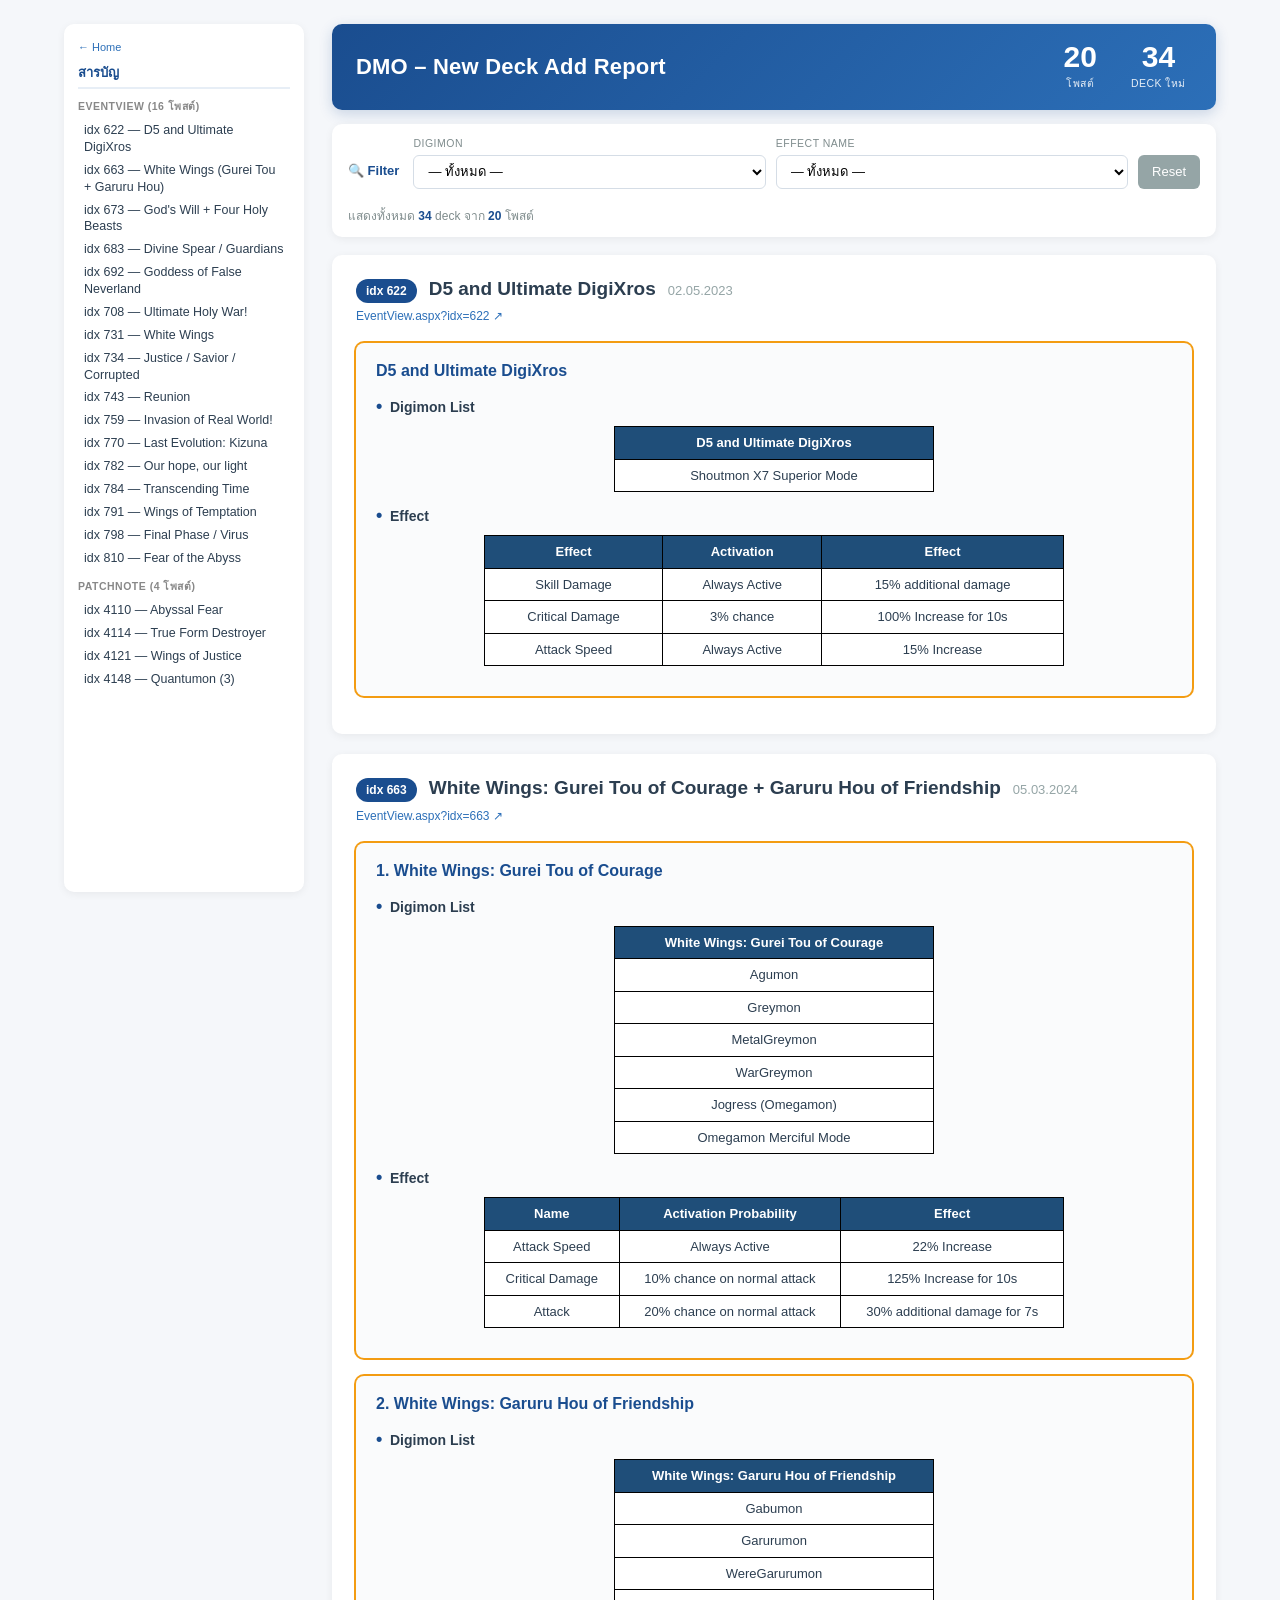
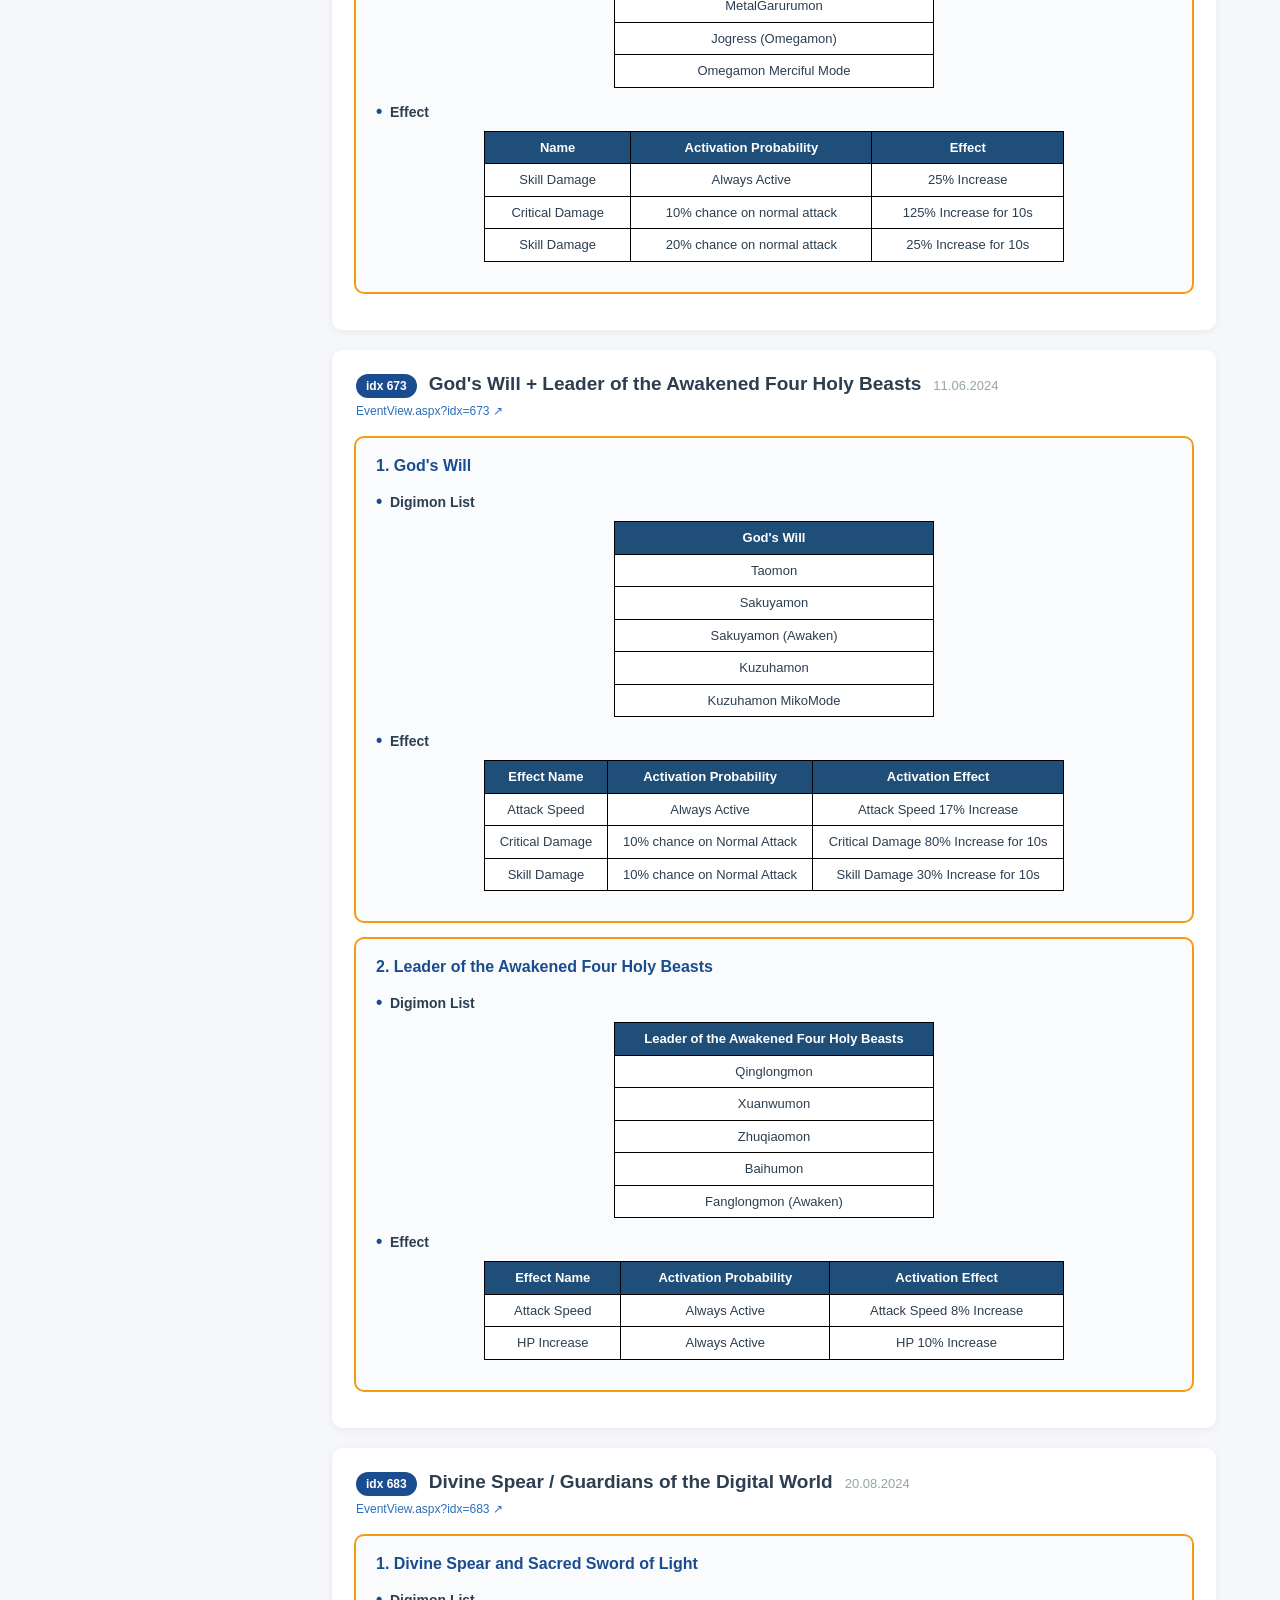
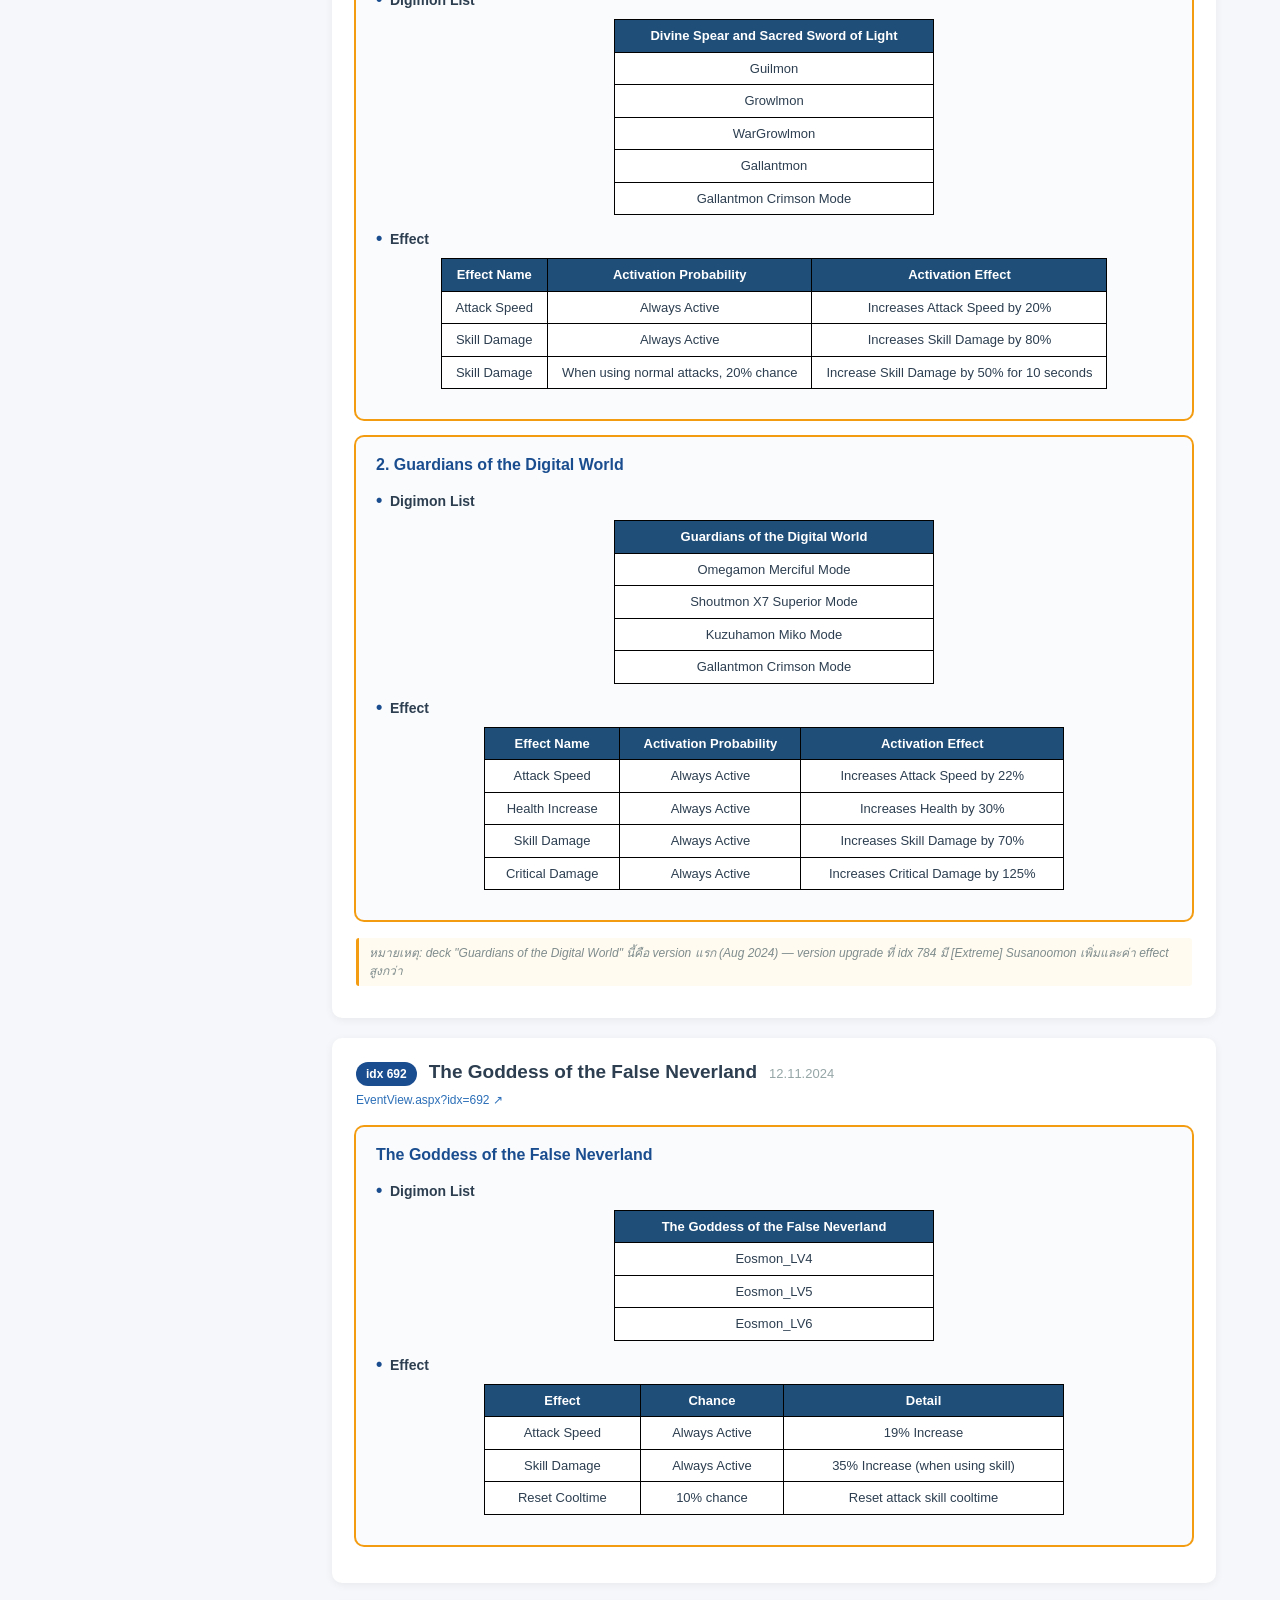
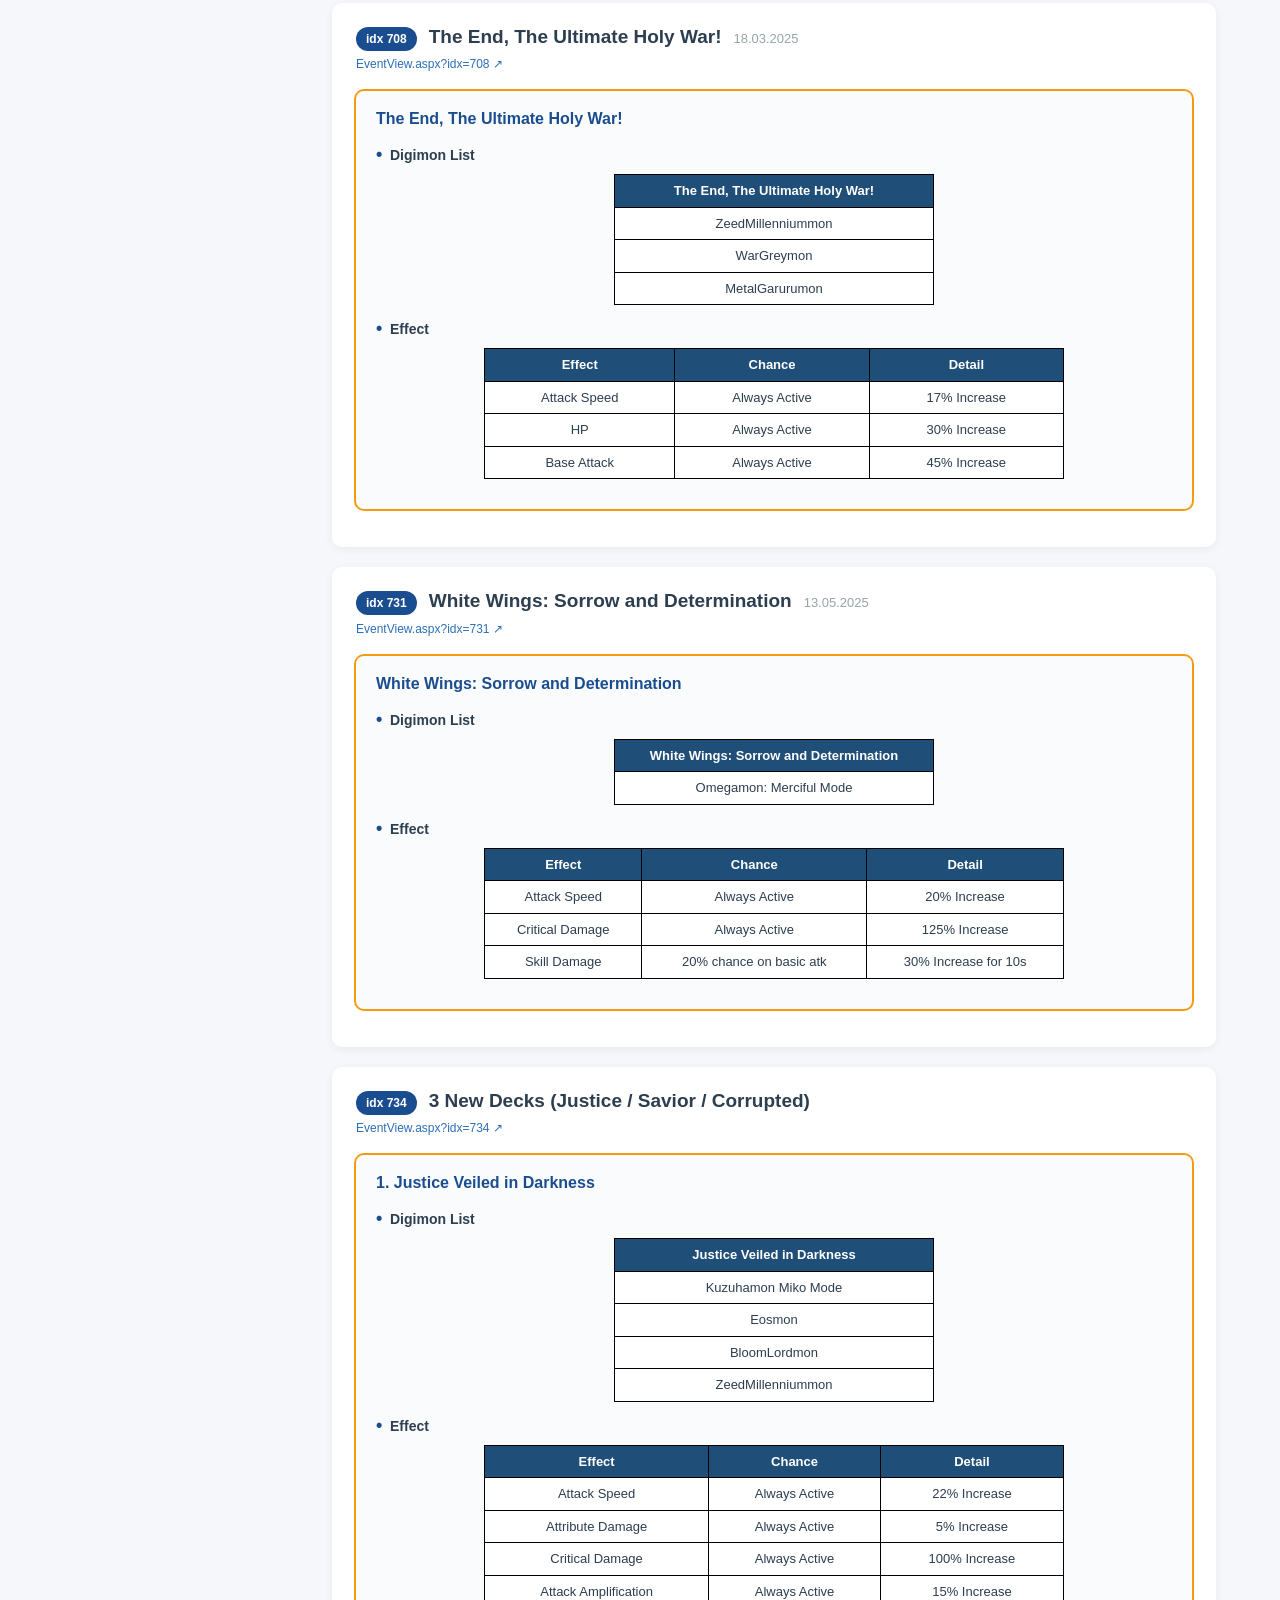
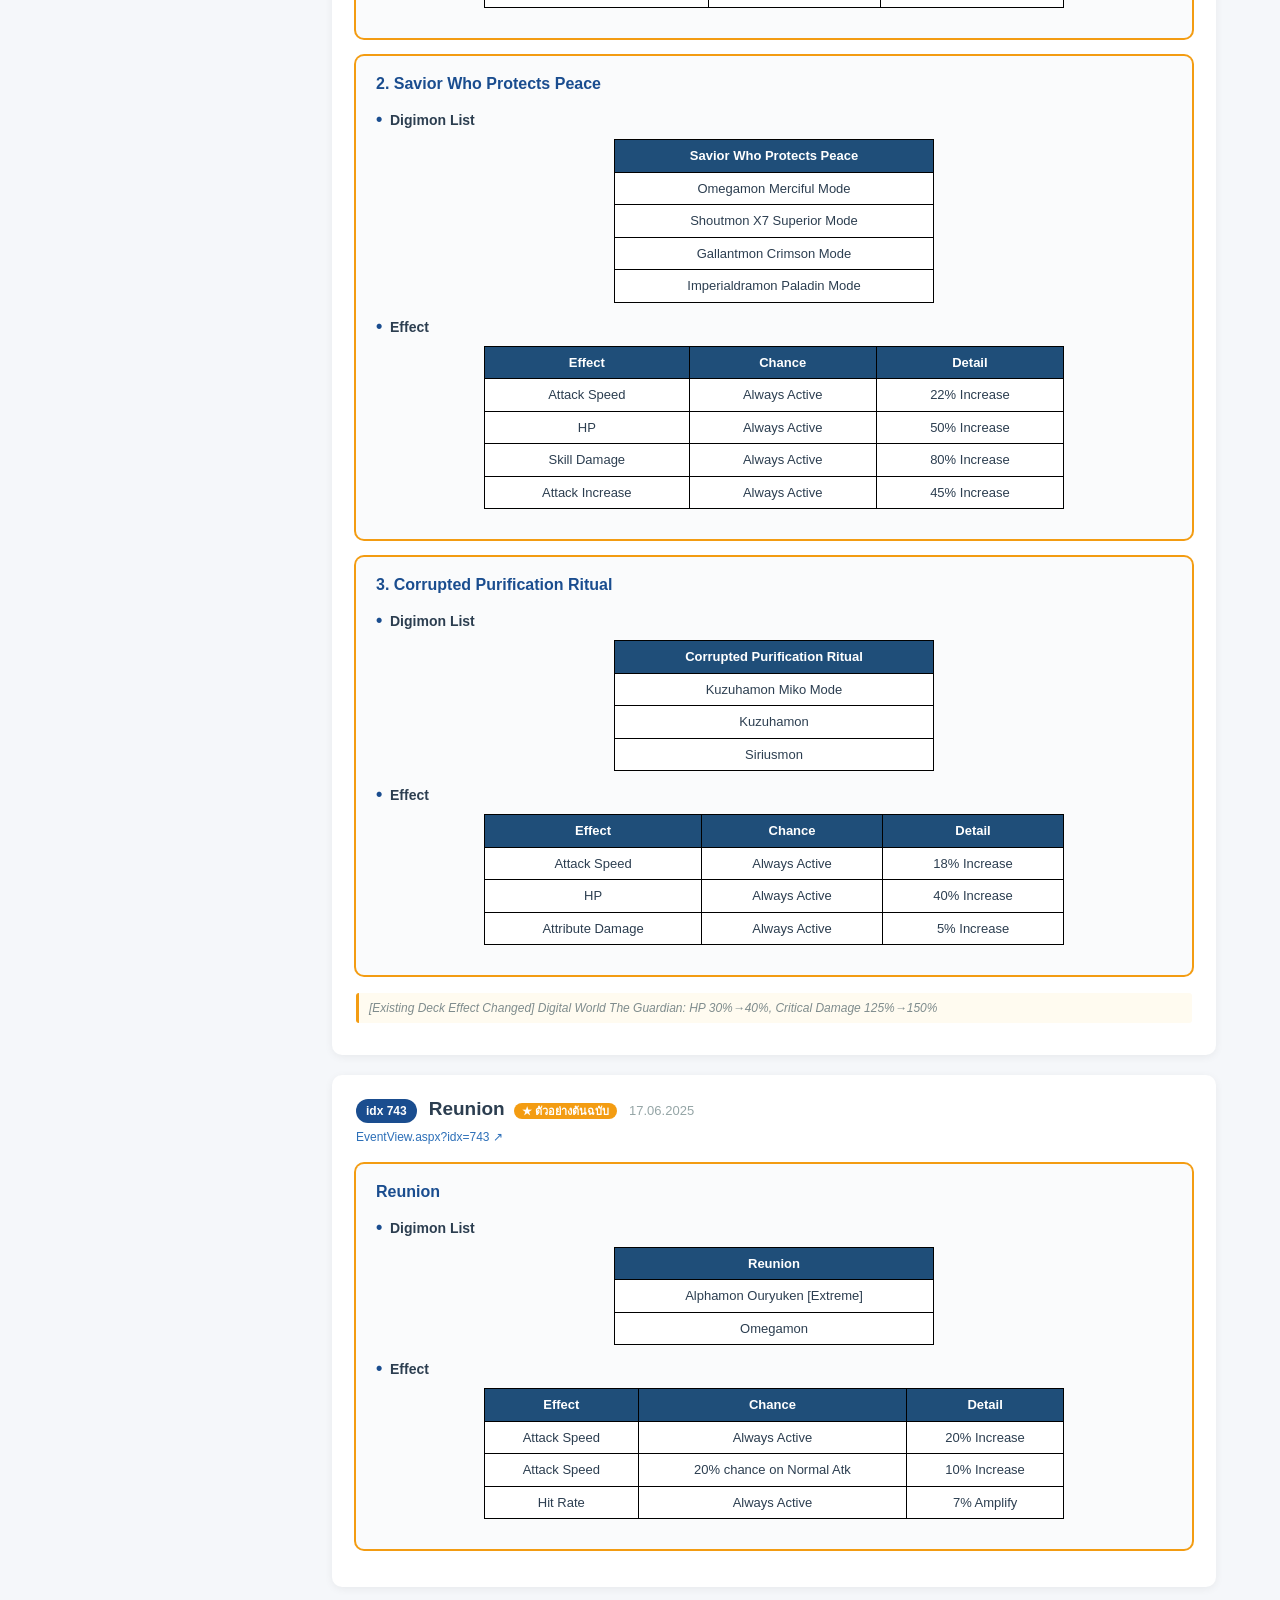
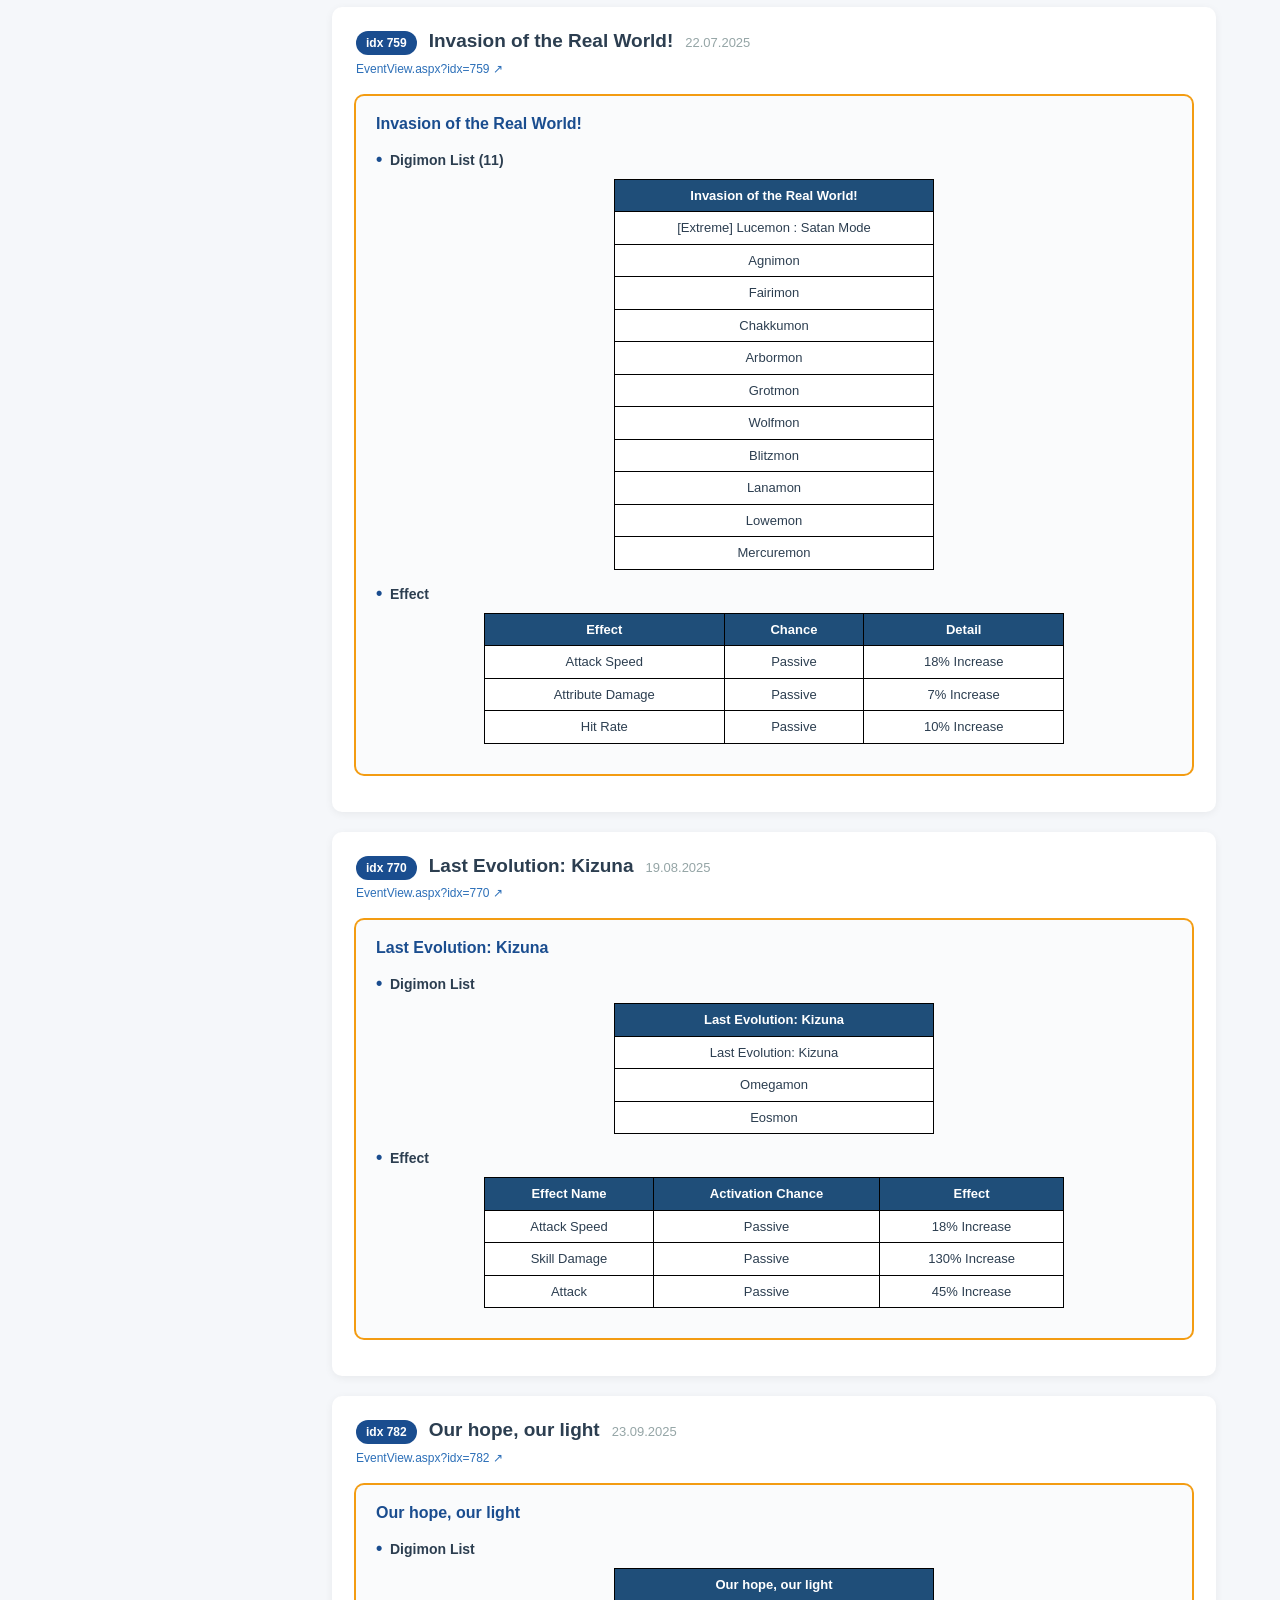
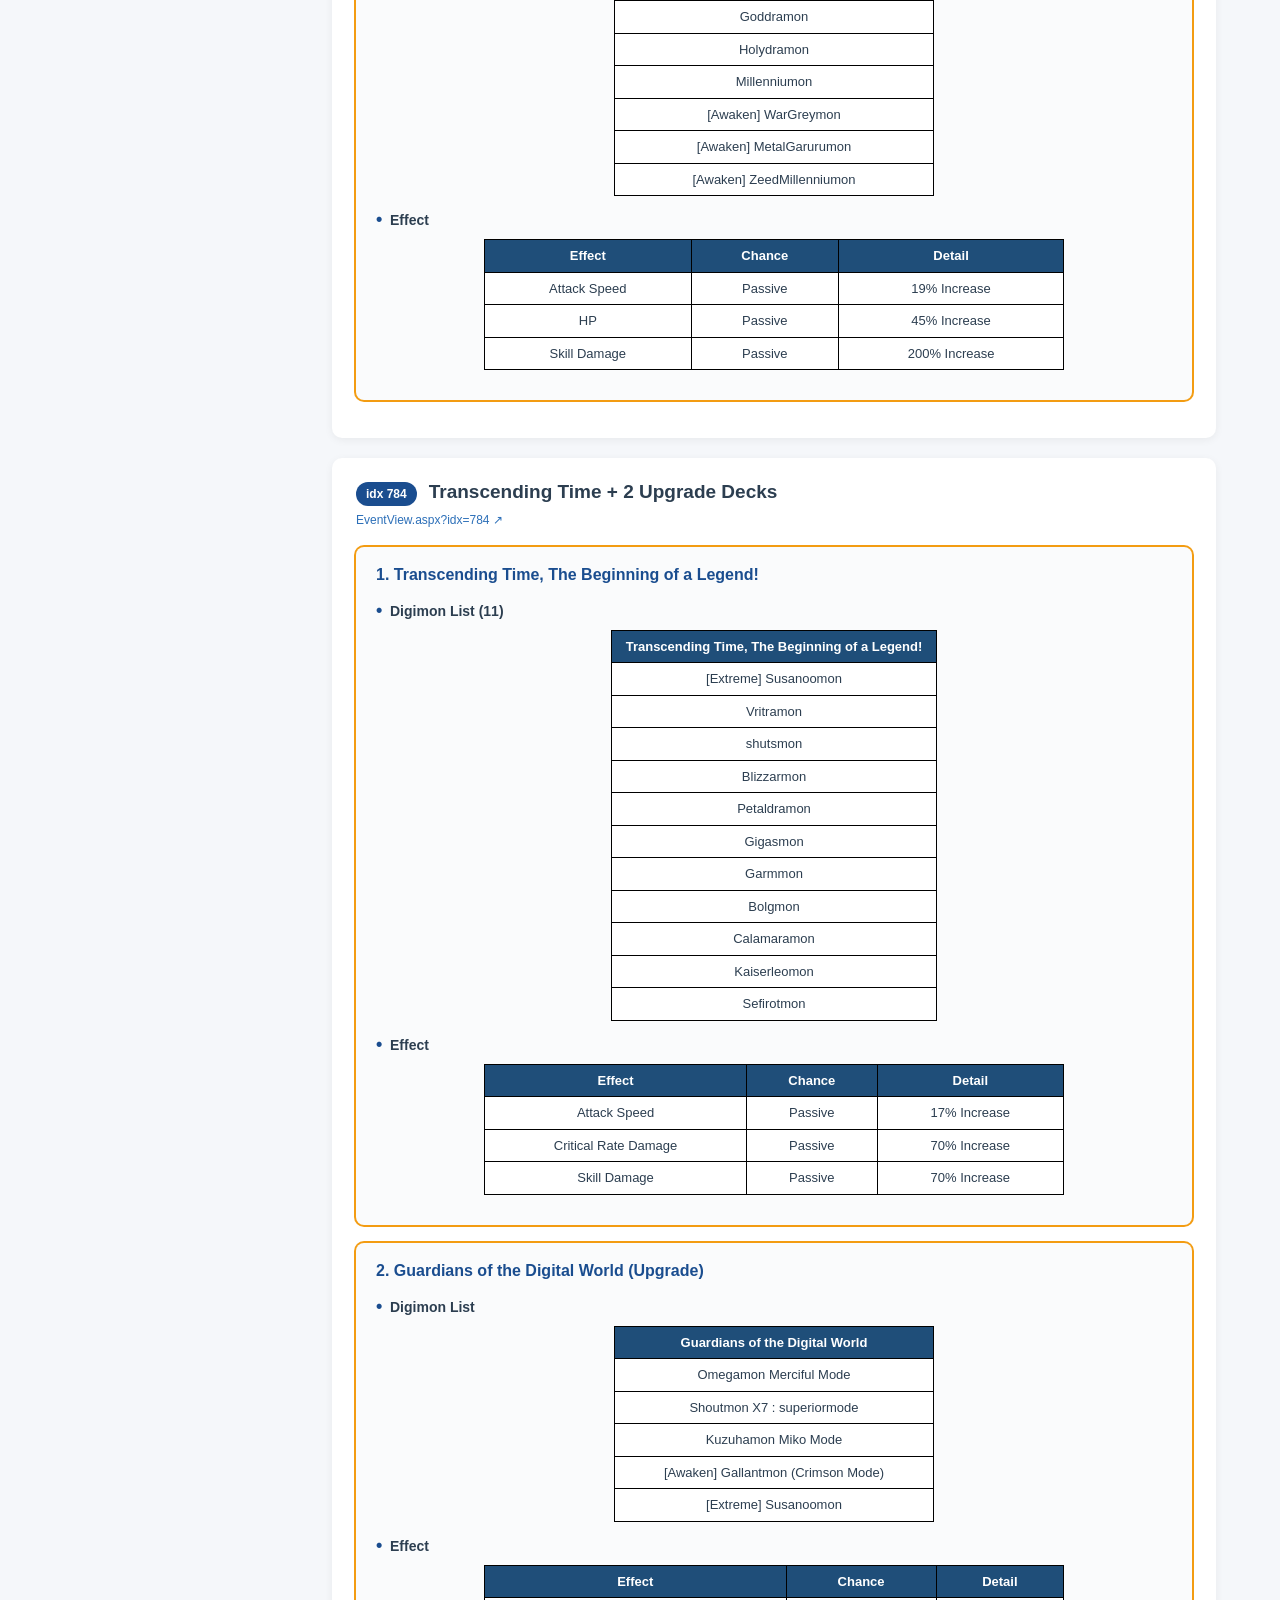
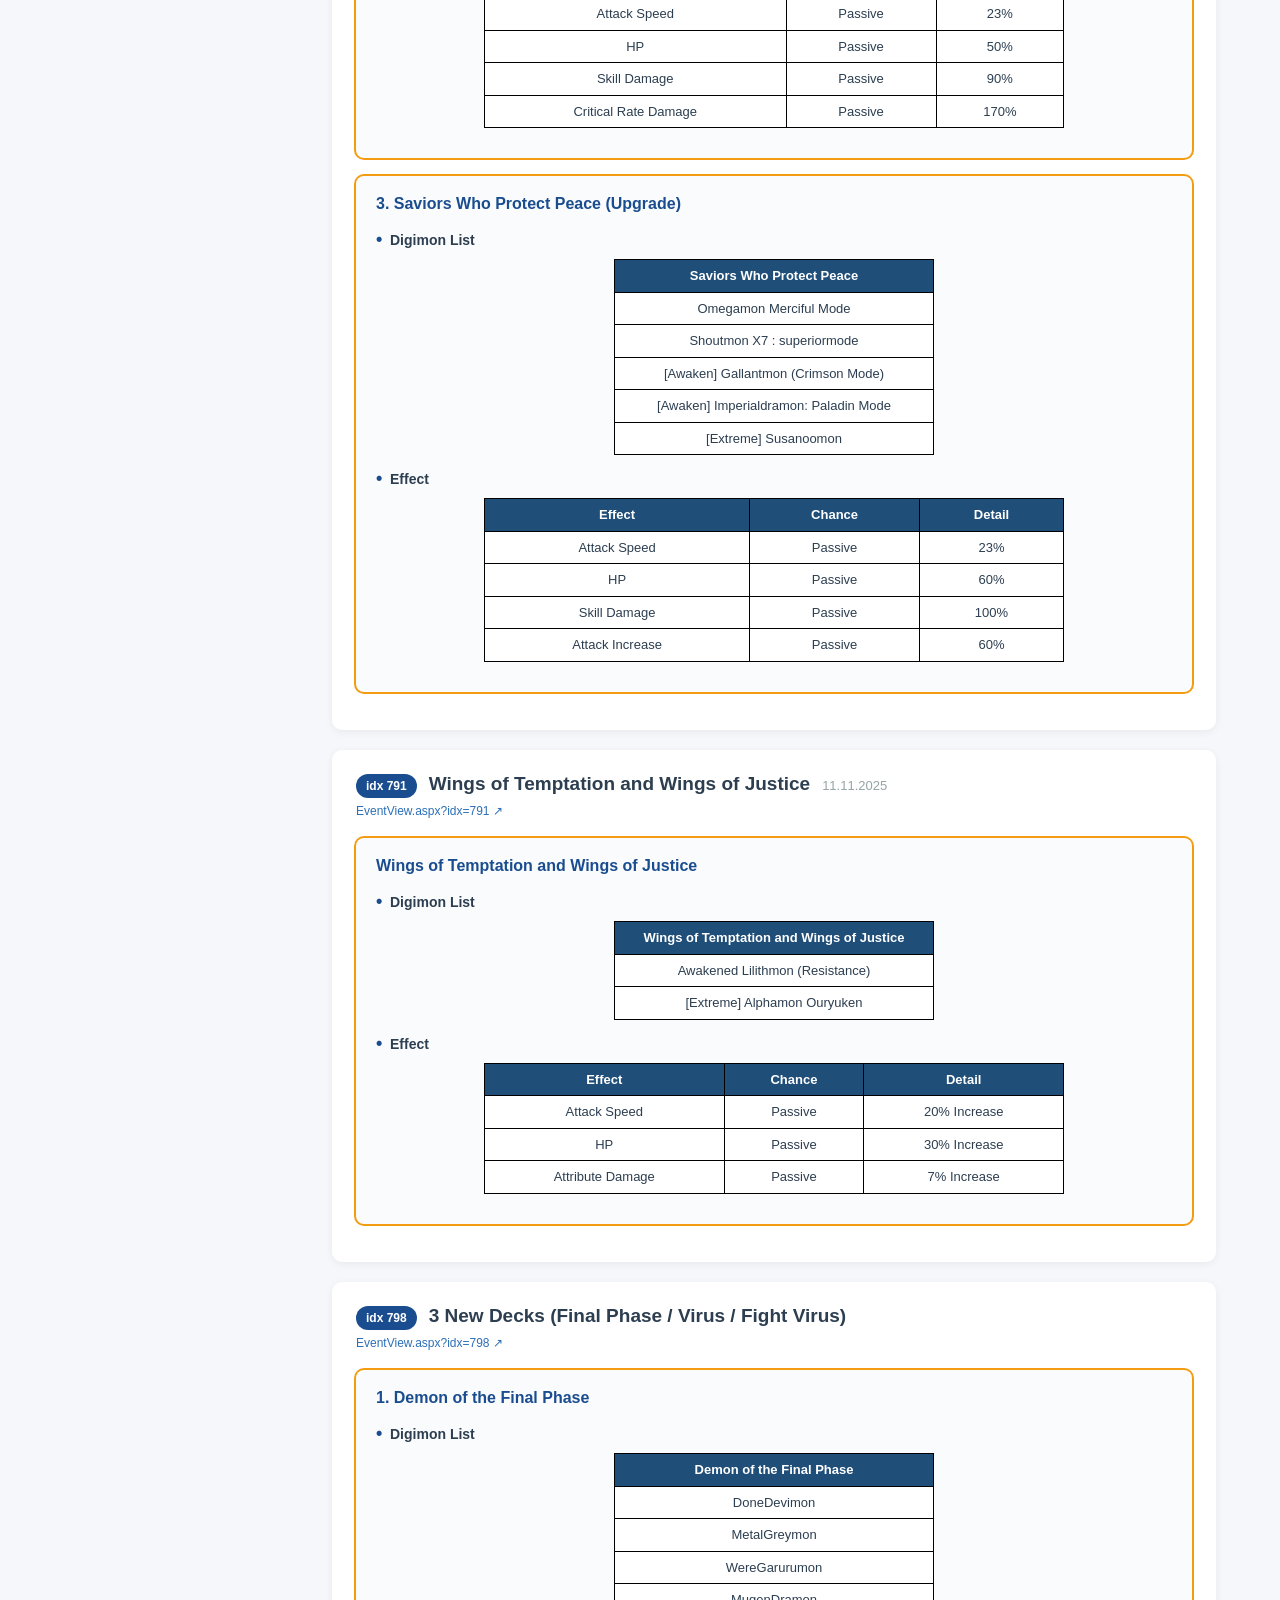
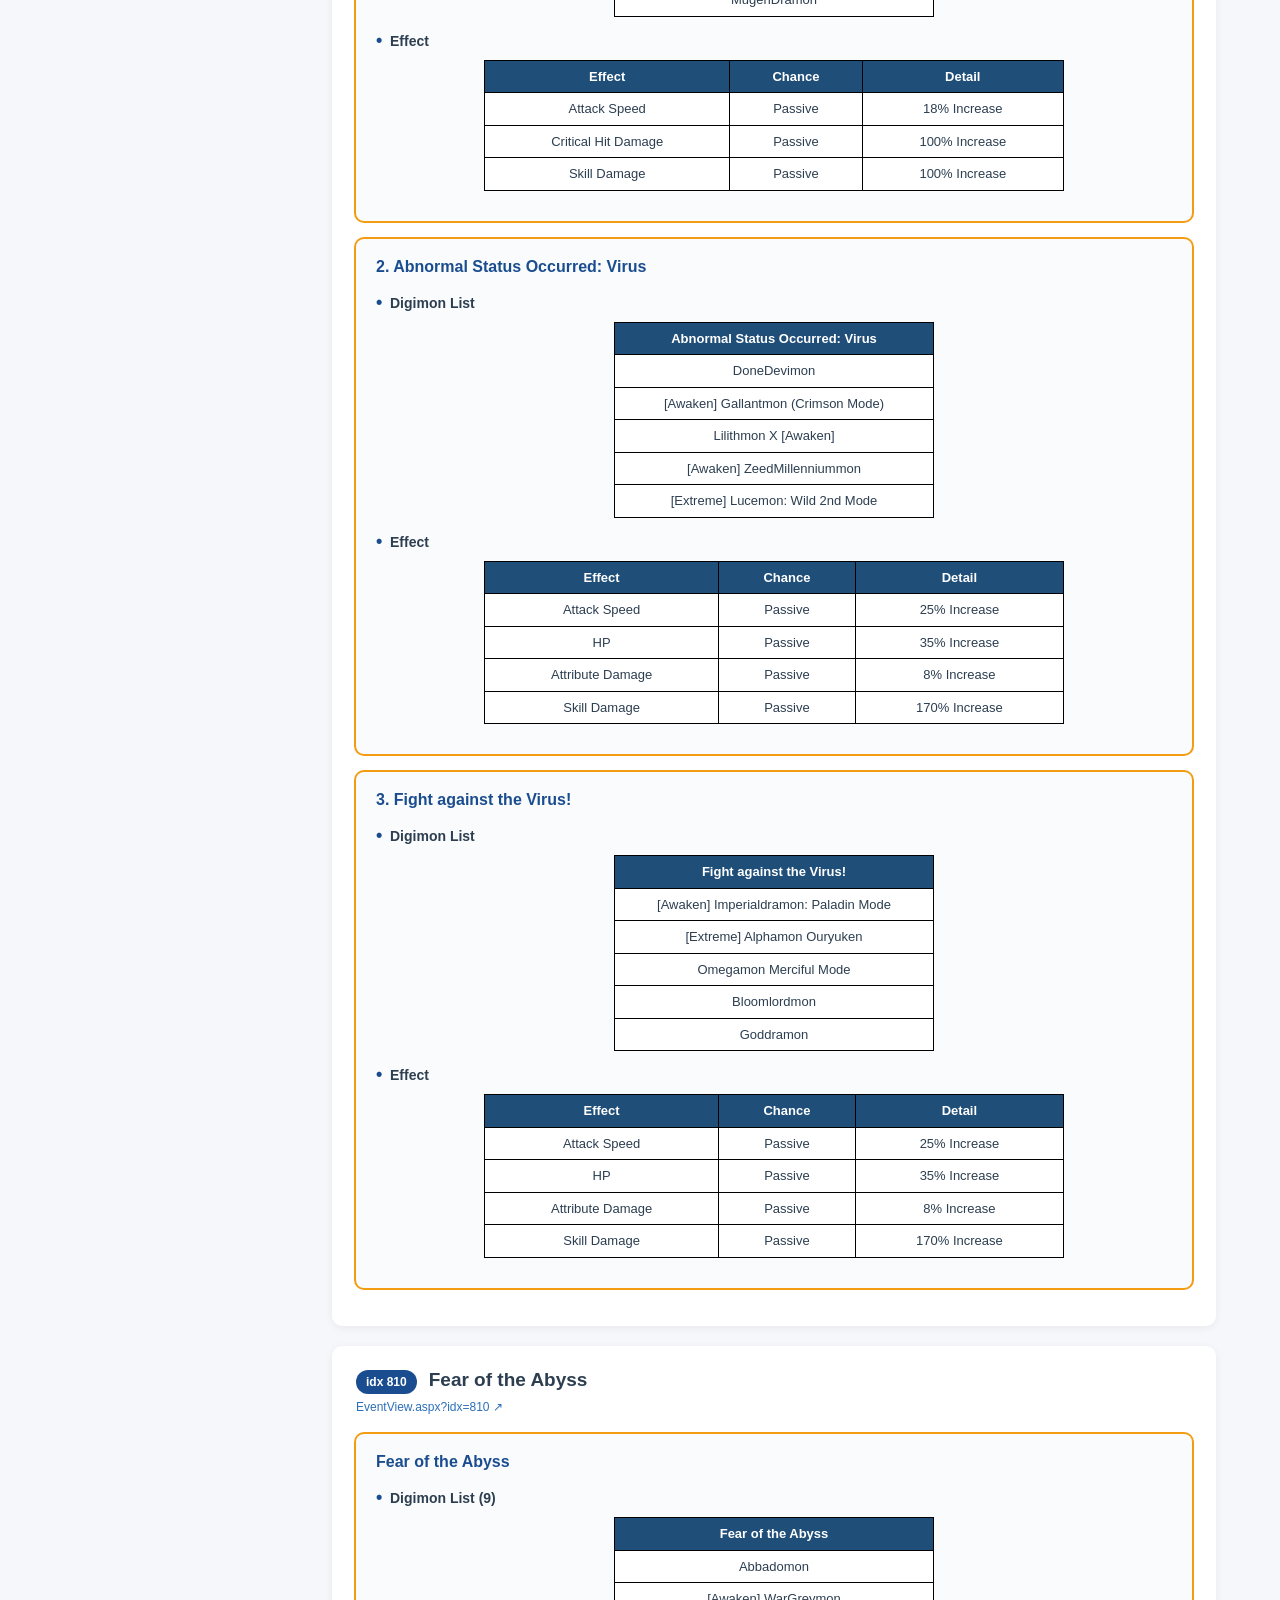
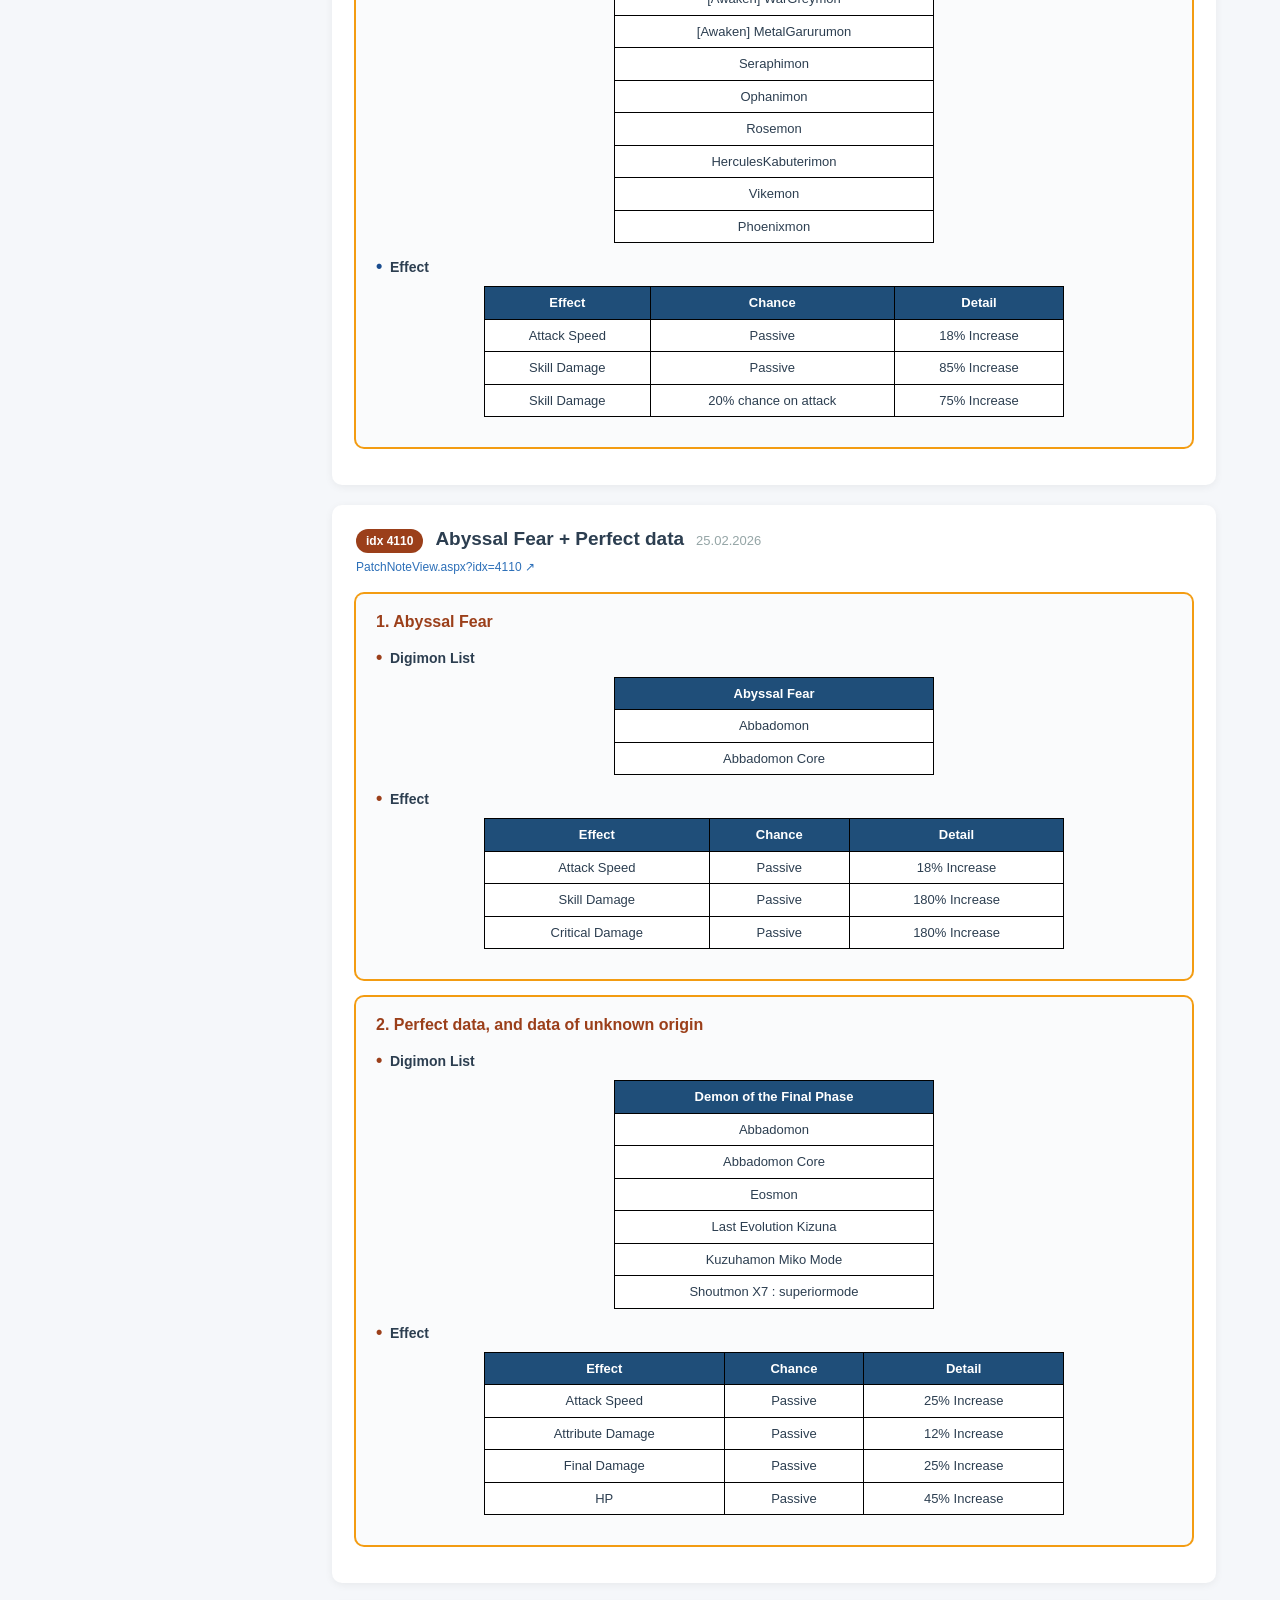
==== docs/decks.html @ e0cfc965 "Expand site: add /docs/digimon.html + landing index, restructure /docs - New: scan_digimon.py (cache" ====
<!DOCTYPE html>
<html lang="th">
<head>
<meta charset="UTF-8">
<title>DMO New Deck Report</title>
<style>
  * { box-sizing: border-box; }
  body { font-family: "Segoe UI", "Helvetica Neue", Arial, sans-serif; margin: 0; color: #2c3e50; background: #f5f7fa; line-height: 1.5; }
  .container { max-width: 1200px; margin: 0 auto; padding: 24px; display: grid; grid-template-columns: 240px 1fr; gap: 28px; }
  @media (max-width: 900px) { .container { grid-template-columns: 1fr; } .toc { position: static !important; max-height: none !important; } }

  /* Sidebar — compact */
  .toc { position: sticky; top: 16px; max-height: calc(100vh - 32px); overflow-y: auto;
         background: white; border-radius: 10px; padding: 14px; box-shadow: 0 2px 8px rgba(0,0,0,0.06); font-size: 12.5px; }
  .toc h3 { margin: 0 0 8px 0; color: #1a4d8f; font-size: 13px; border-bottom: 2px solid #e7eef6; padding-bottom: 5px; }
  .toc h4 { margin: 10px 0 4px 0; font-size: 10.5px; color: #888; text-transform: uppercase; letter-spacing: 0.5px; }
  .toc a { color: #2c3e50; text-decoration: none; display: block; padding: 3px 6px; border-radius: 4px; line-height: 1.35; }
  .toc a:hover { background: #eef4fb; color: #1a4d8f; }
  .toc a.featured { color: #c0392b; font-weight: 600; }
  .toc .nav-home { display: inline-block; font-size: 11px; color: #2c6fb8; padding: 0; margin-bottom: 8px; }
  .toc .nav-home:hover { text-decoration: underline; }

  /* Hero header — title + stats inline (gradient bar) */
  .hero { background: linear-gradient(135deg, #1a4d8f, #2c6fb8); border-radius: 10px; padding: 18px 24px; margin-bottom: 14px;
          display: flex; align-items: center; justify-content: space-between; flex-wrap: wrap; gap: 18px;
          box-shadow: 0 4px 14px rgba(26,77,143,0.20); }
  .hero h1 { color: white; margin: 0; font-size: 22px; line-height: 1.2; letter-spacing: 0.2px; }
  .hero-stats { display: flex; gap: 22px; }
  .hero-stat { text-align: center; color: white; padding: 0 6px; }
  .hero-stat .num { font-size: 30px; font-weight: 700; line-height: 1; }
  .hero-stat .lbl { font-size: 10.5px; opacity: 0.88; text-transform: uppercase; letter-spacing: 0.5px; margin-top: 4px; }
  .warn { background: #fff8e1; border-left: 4px solid #f39c12; padding: 10px 14px; border-radius: 4px; font-size: 13px; margin-bottom: 24px; }

  /* Section headers */
  .section-title { font-size: 22px; color: #fff; background: linear-gradient(135deg, #1a4d8f, #2c6fb8); padding: 12px 18px; border-radius: 8px; margin: 32px 0 16px 0; box-shadow: 0 2px 6px rgba(26,77,143,0.2); }
  .section-title.patch { background: linear-gradient(135deg, #9b3f1a, #c0573a); box-shadow: 0 2px 6px rgba(155,63,26,0.2); }

  /* Post (idx) card */
  .post { background: white; border-radius: 10px; padding: 20px 24px; margin-bottom: 20px; box-shadow: 0 2px 8px rgba(0,0,0,0.06); }
  .post-header { display: flex; align-items: baseline; gap: 12px; flex-wrap: wrap; margin-bottom: 4px; }
  .post-header .idx-badge { background: #1a4d8f; color: white; padding: 3px 10px; border-radius: 12px; font-size: 12px; font-weight: 600; }
  .post-header.patch .idx-badge { background: #9b3f1a; }
  .post-header h2 { color: #2c3e50; font-size: 19px; margin: 0; }
  .post-header .date { color: #95a5a6; font-size: 13px; }
  .src { font-size: 12px; margin: 0 0 16px 0; }
  .src a { color: #2c6fb8; text-decoration: none; }
  .src a:hover { text-decoration: underline; }
  .featured-badge { background: #f39c12; color: white; padding: 2px 8px; border-radius: 8px; font-size: 11px; margin-left: 4px; }

  /* Deck block */
  .deck { margin: 18px 0; padding: 16px 20px; background: #fafbfc; border-radius: 8px; box-shadow: 0 0 0 2px #f39c12; }
  .deck-name { font-size: 16px; font-weight: 700; color: #1a4d8f; margin-bottom: 14px; }
  .deck.patch .deck-name { color: #9b3f1a; }
  .deck-body { display: block; }

  /* Labels — gameking bullet style */
  .gk-label { font-size: 14px; font-weight: 600; color: #2c3e50; margin: 14px 0 8px 0; padding-left: 14px; position: relative; }
  .gk-label::before { content: "•"; position: absolute; left: 0; color: #1a4d8f; font-size: 18px; line-height: 1; }
  .deck.patch .gk-label::before { color: #9b3f1a; }

  /* Tables — match gameking original layout (centered, blue header, black borders) but use main font */
  .gk-table { border-collapse: collapse; margin: 4px auto 14px auto; background: white; font-size: 13px; }
  .gk-table th, .gk-table td { border: 1px solid #000; padding: 6px 14px; }
  .gk-table th { background: #1f4e79; color: white; text-align: center; font-weight: 600; font-size: 13px; }
  .gk-table td { text-align: center; background: white; color: #2c3e50; }
  .digimon-table { min-width: 320px; }
  .effect-table { min-width: 580px; }
  @media (max-width: 700px) { .effect-table { min-width: 0; width: 100%; } .gk-table th, .gk-table td { padding: 5px 8px; font-size: 13px; } }

  .note { font-size: 12px; color: #7f8c8d; font-style: italic; margin-top: 8px; padding: 6px 10px; background: #fffbf0; border-left: 3px solid #f39c12; border-radius: 3px; }

  .methodology { font-size: 12px; color: #7f8c8d; background: white; padding: 14px 18px; border-radius: 8px; margin-top: 32px; box-shadow: 0 1px 4px rgba(0,0,0,0.05); }

  /* Filter bar — compact */
  .filter-bar { background: white; border-radius: 10px; padding: 12px 16px; margin-bottom: 18px; box-shadow: 0 2px 8px rgba(0,0,0,0.06);
                display: flex; align-items: end; gap: 14px; flex-wrap: wrap; }
  .filter-bar h3 { margin: 0; color: #1a4d8f; font-size: 13px; padding-bottom: 8px; flex-shrink: 0; white-space: nowrap; }
  .filter-row { display: grid; grid-template-columns: 1fr 1fr auto; gap: 10px; align-items: end; flex: 1; min-width: 260px; }
  @media (max-width: 700px) { .filter-row { grid-template-columns: 1fr; } .filter-bar { flex-direction: column; align-items: stretch; } .filter-bar h3 { padding-bottom: 0; } }
  .filter-group { display: flex; flex-direction: column; gap: 3px; }
  .filter-group label { font-size: 10.5px; color: #7f8c8d; text-transform: uppercase; letter-spacing: 0.5px; }
  .filter-group input, .filter-group select { padding: 7px 10px; border: 1.5px solid #d5dde6; border-radius: 6px; font-size: 13px; outline: none; transition: border-color 0.15s; background: white; height: 34px; }
  .filter-group input:focus, .filter-group select:focus { border-color: #2c6fb8; }
  .filter-btn { padding: 7px 14px; background: #95a5a6; color: white; border: none; border-radius: 6px; font-size: 13px; cursor: pointer; height: 34px; }
  .filter-btn:hover { background: #7f8c8d; }
  .filter-status { font-size: 12px; color: #7f8c8d; flex-basis: 100%; padding-top: 4px; line-height: 1.5; }
  .filter-status b { color: #1a4d8f; }
  .deck.hidden, .post.hidden { display: none; }
  .deck.match { box-shadow: 0 0 0 3px #e67e22; }
  .post mark { background: #fff3a8; padding: 0 2px; border-radius: 2px; }
</style>
</head>
<body>
<div class="container">

<!-- ===================== TOC ===================== -->
<aside class="toc">
  <a href="./" class="nav-home">← Home</a>
  <h3>สารบัญ</h3>

  <h4>EventView (16 โพสต์)</h4>
  <a href="#e622">idx 622 — D5 and Ultimate DigiXros</a>
  <a href="#e663">idx 663 — White Wings (Gurei Tou + Garuru Hou)</a>
  <a href="#e673">idx 673 — God's Will + Four Holy Beasts</a>
  <a href="#e683">idx 683 — Divine Spear / Guardians</a>
  <a href="#e692">idx 692 — Goddess of False Neverland</a>
  <a href="#e708">idx 708 — Ultimate Holy War!</a>
  <a href="#e731">idx 731 — White Wings</a>
  <a href="#e734">idx 734 — Justice / Savior / Corrupted</a>
  <a href="#e743">idx 743 — Reunion</a>
  <a href="#e759">idx 759 — Invasion of Real World!</a>
  <a href="#e770">idx 770 — Last Evolution: Kizuna</a>
  <a href="#e782">idx 782 — Our hope, our light</a>
  <a href="#e784">idx 784 — Transcending Time</a>
  <a href="#e791">idx 791 — Wings of Temptation</a>
  <a href="#e798">idx 798 — Final Phase / Virus</a>
  <a href="#e810">idx 810 — Fear of the Abyss</a>

  <h4>PatchNote (4 โพสต์)</h4>
  <a href="#p4110">idx 4110 — Abyssal Fear</a>
  <a href="#p4114">idx 4114 — True Form Destroyer</a>
  <a href="#p4121">idx 4121 — Wings of Justice</a>
  <a href="#p4148">idx 4148 — Quantumon (3)</a>
</aside>

<!-- ===================== MAIN ===================== -->
<main>
  <!-- ===== Hero header ===== -->
  <div class="hero">
    <h1>DMO – New Deck Add Report</h1>
    <div class="hero-stats">
      <div class="hero-stat"><div class="num">20</div><div class="lbl">โพสต์</div></div>
      <div class="hero-stat"><div class="num">34</div><div class="lbl">deck ใหม่</div></div>
    </div>
  </div>

  <!-- ===== Filter bar ===== -->
  <div class="filter-bar">
    <h3>🔍 Filter</h3>
    <div class="filter-row">
      <div class="filter-group">
        <label for="f-digimon">Digimon</label>
        <select id="f-digimon"><option value="">— ทั้งหมด —</option></select>
      </div>
      <div class="filter-group">
        <label for="f-effect">Effect Name</label>
        <select id="f-effect"><option value="">— ทั้งหมด —</option></select>
      </div>
      <button class="filter-btn" id="f-reset" title="ล้างฟิลเตอร์">Reset</button>
    </div>
    <div class="filter-status" id="f-status">แสดงทั้งหมด <b id="f-count">34</b> deck จาก <b>20</b> โพสต์</div>
  </div>

  <!-- ============ 622 ============ -->
  <section class="post" id="e622">
    <div class="post-header">
      <span class="idx-badge">idx 622</span>
      <h2>D5 and Ultimate DigiXros</h2>
      <span class="date">02.05.2023</span>
    </div>
    <p class="src"><a href="https://dmo.gameking.com/news/EventView.aspx?idx=622" target="_blank">EventView.aspx?idx=622 ↗</a></p>

    <div class="deck">
      <div class="deck-name">D5 and Ultimate DigiXros</div>
      <div class="deck-body">
        <div>
          <p class="gk-label">Digimon List</p>
          <table class="gk-table digimon-table"><tr><th>D5 and Ultimate DigiXros</th></tr>
          <tr><td>Shoutmon X7 Superior Mode</td></tr></table>
        </div>
        <div>
          <p class="gk-label">Effect</p>
          <table class="gk-table effect-table">
          <tr><th>Effect</th><th>Activation</th><th>Effect</th></tr>
          <tr><td>Skill Damage</td><td>Always Active</td><td>15% additional damage</td></tr>
          <tr><td>Critical Damage</td><td>3% chance</td><td>100% Increase for 10s</td></tr>
          <tr><td>Attack Speed</td><td>Always Active</td><td>15% Increase</td></tr>
          </table>
        </div>
      </div>
    </div>
  </section>

  <!-- ============ 663 ============ -->
  <section class="post" id="e663">
    <div class="post-header">
      <span class="idx-badge">idx 663</span>
      <h2>White Wings: Gurei Tou of Courage + Garuru Hou of Friendship</h2>
      <span class="date">05.03.2024</span>
    </div>
    <p class="src"><a href="https://dmo.gameking.com/news/EventView.aspx?idx=663" target="_blank">EventView.aspx?idx=663 ↗</a></p>

    <div class="deck">
      <div class="deck-name">1. White Wings: Gurei Tou of Courage</div>
      <div class="deck-body">
        <div>
          <p class="gk-label">Digimon List</p>
          <table class="gk-table digimon-table"><tr><th>White Wings: Gurei Tou of Courage</th></tr>
          <tr><td>Agumon</td></tr><tr><td>Greymon</td></tr><tr><td>MetalGreymon</td></tr>
          <tr><td>WarGreymon</td></tr><tr><td>Jogress (Omegamon)</td></tr><tr><td>Omegamon Merciful Mode</td></tr></table>
        </div>
        <div>
          <p class="gk-label">Effect</p>
          <table class="gk-table effect-table">
          <tr><th>Name</th><th>Activation Probability</th><th>Effect</th></tr>
          <tr><td>Attack Speed</td><td>Always Active</td><td>22% Increase</td></tr>
          <tr><td>Critical Damage</td><td>10% chance on normal attack</td><td>125% Increase for 10s</td></tr>
          <tr><td>Attack</td><td>20% chance on normal attack</td><td>30% additional damage for 7s</td></tr>
          </table>
        </div>
      </div>
    </div>

    <div class="deck">
      <div class="deck-name">2. White Wings: Garuru Hou of Friendship</div>
      <div class="deck-body">
        <div>
          <p class="gk-label">Digimon List</p>
          <table class="gk-table digimon-table"><tr><th>White Wings: Garuru Hou of Friendship</th></tr>
          <tr><td>Gabumon</td></tr><tr><td>Garurumon</td></tr><tr><td>WereGarurumon</td></tr>
          <tr><td>MetalGarurumon</td></tr><tr><td>Jogress (Omegamon)</td></tr><tr><td>Omegamon Merciful Mode</td></tr></table>
        </div>
        <div>
          <p class="gk-label">Effect</p>
          <table class="gk-table effect-table">
          <tr><th>Name</th><th>Activation Probability</th><th>Effect</th></tr>
          <tr><td>Skill Damage</td><td>Always Active</td><td>25% Increase</td></tr>
          <tr><td>Critical Damage</td><td>10% chance on normal attack</td><td>125% Increase for 10s</td></tr>
          <tr><td>Skill Damage</td><td>20% chance on normal attack</td><td>25% Increase for 10s</td></tr>
          </table>
        </div>
      </div>
    </div>
  </section>

  <!-- ============ 673 ============ -->
  <section class="post" id="e673">
    <div class="post-header">
      <span class="idx-badge">idx 673</span>
      <h2>God's Will + Leader of the Awakened Four Holy Beasts</h2>
      <span class="date">11.06.2024</span>
    </div>
    <p class="src"><a href="https://dmo.gameking.com/news/EventView.aspx?idx=673" target="_blank">EventView.aspx?idx=673 ↗</a></p>

    <div class="deck">
      <div class="deck-name">1. God's Will</div>
      <div class="deck-body">
        <div>
          <p class="gk-label">Digimon List</p>
          <table class="gk-table digimon-table"><tr><th>God's Will</th></tr>
          <tr><td>Taomon</td></tr><tr><td>Sakuyamon</td></tr><tr><td>Sakuyamon (Awaken)</td></tr>
          <tr><td>Kuzuhamon</td></tr><tr><td>Kuzuhamon MikoMode</td></tr></table>
        </div>
        <div>
          <p class="gk-label">Effect</p>
          <table class="gk-table effect-table">
          <tr><th>Effect Name</th><th>Activation Probability</th><th>Activation Effect</th></tr>
          <tr><td>Attack Speed</td><td>Always Active</td><td>Attack Speed 17% Increase</td></tr>
          <tr><td>Critical Damage</td><td>10% chance on Normal Attack</td><td>Critical Damage 80% Increase for 10s</td></tr>
          <tr><td>Skill Damage</td><td>10% chance on Normal Attack</td><td>Skill Damage 30% Increase for 10s</td></tr>
          </table>
        </div>
      </div>
    </div>

    <div class="deck">
      <div class="deck-name">2. Leader of the Awakened Four Holy Beasts</div>
      <div class="deck-body">
        <div>
          <p class="gk-label">Digimon List</p>
          <table class="gk-table digimon-table"><tr><th>Leader of the Awakened Four Holy Beasts</th></tr>
          <tr><td>Qinglongmon</td></tr><tr><td>Xuanwumon</td></tr><tr><td>Zhuqiaomon</td></tr>
          <tr><td>Baihumon</td></tr><tr><td>Fanglongmon (Awaken)</td></tr></table>
        </div>
        <div>
          <p class="gk-label">Effect</p>
          <table class="gk-table effect-table">
          <tr><th>Effect Name</th><th>Activation Probability</th><th>Activation Effect</th></tr>
          <tr><td>Attack Speed</td><td>Always Active</td><td>Attack Speed 8% Increase</td></tr>
          <tr><td>HP Increase</td><td>Always Active</td><td>HP 10% Increase</td></tr>
          </table>
        </div>
      </div>
    </div>
  </section>

  <!-- ============ 683 ============ -->
  <section class="post" id="e683">
    <div class="post-header">
      <span class="idx-badge">idx 683</span>
      <h2>Divine Spear / Guardians of the Digital World</h2>
      <span class="date">20.08.2024</span>
    </div>
    <p class="src"><a href="https://dmo.gameking.com/news/EventView.aspx?idx=683" target="_blank">EventView.aspx?idx=683 ↗</a></p>

    <div class="deck">
      <div class="deck-name">1. Divine Spear and Sacred Sword of Light</div>
      <div class="deck-body">
        <div>
          <p class="gk-label">Digimon List</p>
          <table class="gk-table digimon-table"><tr><th>Divine Spear and Sacred Sword of Light</th></tr>
          <tr><td>Guilmon</td></tr><tr><td>Growlmon</td></tr><tr><td>WarGrowlmon</td></tr>
          <tr><td>Gallantmon</td></tr><tr><td>Gallantmon Crimson Mode</td></tr></table>
        </div>
        <div>
          <p class="gk-label">Effect</p>
          <table class="gk-table effect-table">
          <tr><th>Effect Name</th><th>Activation Probability</th><th>Activation Effect</th></tr>
          <tr><td>Attack Speed</td><td>Always Active</td><td>Increases Attack Speed by 20%</td></tr>
          <tr><td>Skill Damage</td><td>Always Active</td><td>Increases Skill Damage by 80%</td></tr>
          <tr><td>Skill Damage</td><td>When using normal attacks, 20% chance</td><td>Increase Skill Damage by 50% for 10 seconds</td></tr>
          </table>
        </div>
      </div>
    </div>

    <div class="deck">
      <div class="deck-name">2. Guardians of the Digital World</div>
      <div class="deck-body">
        <div>
          <p class="gk-label">Digimon List</p>
          <table class="gk-table digimon-table"><tr><th>Guardians of the Digital World</th></tr>
          <tr><td>Omegamon Merciful Mode</td></tr><tr><td>Shoutmon X7 Superior Mode</td></tr>
          <tr><td>Kuzuhamon Miko Mode</td></tr><tr><td>Gallantmon Crimson Mode</td></tr></table>
        </div>
        <div>
          <p class="gk-label">Effect</p>
          <table class="gk-table effect-table">
          <tr><th>Effect Name</th><th>Activation Probability</th><th>Activation Effect</th></tr>
          <tr><td>Attack Speed</td><td>Always Active</td><td>Increases Attack Speed by 22%</td></tr>
          <tr><td>Health Increase</td><td>Always Active</td><td>Increases Health by 30%</td></tr>
          <tr><td>Skill Damage</td><td>Always Active</td><td>Increases Skill Damage by 70%</td></tr>
          <tr><td>Critical Damage</td><td>Always Active</td><td>Increases Critical Damage by 125%</td></tr>
          </table>
        </div>
      </div>
    </div>
    <p class="note">หมายเหตุ: deck "Guardians of the Digital World" นี้คือ version แรก (Aug 2024) — version upgrade ที่ idx 784 มี [Extreme] Susanoomon เพิ่มและค่า effect สูงกว่า</p>
  </section>

  <!-- ============ 692 ============ -->
  <section class="post" id="e692">
    <div class="post-header">
      <span class="idx-badge">idx 692</span>
      <h2>The Goddess of the False Neverland</h2>
      <span class="date">12.11.2024</span>
    </div>
    <p class="src"><a href="https://dmo.gameking.com/news/EventView.aspx?idx=692" target="_blank">EventView.aspx?idx=692 ↗</a></p>

    <div class="deck">
      <div class="deck-name">The Goddess of the False Neverland</div>
      <div class="deck-body">
        <div>
          <p class="gk-label">Digimon List</p>
          <table class="gk-table digimon-table"><tr><th>The Goddess of the False Neverland</th></tr>
          <tr><td>Eosmon_LV4</td></tr><tr><td>Eosmon_LV5</td></tr><tr><td>Eosmon_LV6</td></tr></table>
        </div>
        <div>
          <p class="gk-label">Effect</p>
          <table class="gk-table effect-table">
          <tr><th>Effect</th><th>Chance</th><th>Detail</th></tr>
          <tr><td>Attack Speed</td><td>Always Active</td><td>19% Increase</td></tr>
          <tr><td>Skill Damage</td><td>Always Active</td><td>35% Increase (when using skill)</td></tr>
          <tr><td>Reset Cooltime</td><td>10% chance</td><td>Reset attack skill cooltime</td></tr>
          </table>
        </div>
      </div>
    </div>
  </section>

  <!-- ============ 708 ============ -->
  <section class="post" id="e708">
    <div class="post-header">
      <span class="idx-badge">idx 708</span>
      <h2>The End, The Ultimate Holy War!</h2>
      <span class="date">18.03.2025</span>
    </div>
    <p class="src"><a href="https://dmo.gameking.com/news/EventView.aspx?idx=708" target="_blank">EventView.aspx?idx=708 ↗</a></p>

    <div class="deck">
      <div class="deck-name">The End, The Ultimate Holy War!</div>
      <div class="deck-body">
        <div>
          <p class="gk-label">Digimon List</p>
          <table class="gk-table digimon-table"><tr><th>The End, The Ultimate Holy War!</th></tr>
          <tr><td>ZeedMillenniummon</td></tr><tr><td>WarGreymon</td></tr><tr><td>MetalGarurumon</td></tr></table>
        </div>
        <div>
          <p class="gk-label">Effect</p>
          <table class="gk-table effect-table">
          <tr><th>Effect</th><th>Chance</th><th>Detail</th></tr>
          <tr><td>Attack Speed</td><td>Always Active</td><td>17% Increase</td></tr>
          <tr><td>HP</td><td>Always Active</td><td>30% Increase</td></tr>
          <tr><td>Base Attack</td><td>Always Active</td><td>45% Increase</td></tr>
          </table>
        </div>
      </div>
    </div>
  </section>

  <!-- ============ 731 ============ -->
  <section class="post" id="e731">
    <div class="post-header">
      <span class="idx-badge">idx 731</span>
      <h2>White Wings: Sorrow and Determination</h2>
      <span class="date">13.05.2025</span>
    </div>
    <p class="src"><a href="https://dmo.gameking.com/news/EventView.aspx?idx=731" target="_blank">EventView.aspx?idx=731 ↗</a></p>

    <div class="deck">
      <div class="deck-name">White Wings: Sorrow and Determination</div>
      <div class="deck-body">
        <div>
          <p class="gk-label">Digimon List</p>
          <table class="gk-table digimon-table"><tr><th>White Wings: Sorrow and Determination</th></tr>
          <tr><td>Omegamon: Merciful Mode</td></tr></table>
        </div>
        <div>
          <p class="gk-label">Effect</p>
          <table class="gk-table effect-table">
          <tr><th>Effect</th><th>Chance</th><th>Detail</th></tr>
          <tr><td>Attack Speed</td><td>Always Active</td><td>20% Increase</td></tr>
          <tr><td>Critical Damage</td><td>Always Active</td><td>125% Increase</td></tr>
          <tr><td>Skill Damage</td><td>20% chance on basic atk</td><td>30% Increase for 10s</td></tr>
          </table>
        </div>
      </div>
    </div>
  </section>

  <!-- ============ 734 ============ -->
  <section class="post" id="e734">
    <div class="post-header">
      <span class="idx-badge">idx 734</span>
      <h2>3 New Decks (Justice / Savior / Corrupted)</h2>
    </div>
    <p class="src"><a href="https://dmo.gameking.com/news/EventView.aspx?idx=734" target="_blank">EventView.aspx?idx=734 ↗</a></p>

    <div class="deck">
      <div class="deck-name">1. Justice Veiled in Darkness</div>
      <div class="deck-body">
        <div>
          <p class="gk-label">Digimon List</p>
          <table class="gk-table digimon-table"><tr><th>Justice Veiled in Darkness</th></tr>
          <tr><td>Kuzuhamon Miko Mode</td></tr><tr><td>Eosmon</td></tr><tr><td>BloomLordmon</td></tr><tr><td>ZeedMillenniummon</td></tr></table>
        </div>
        <div>
          <p class="gk-label">Effect</p>
          <table class="gk-table effect-table">
          <tr><th>Effect</th><th>Chance</th><th>Detail</th></tr>
          <tr><td>Attack Speed</td><td>Always Active</td><td>22% Increase</td></tr>
          <tr><td>Attribute Damage</td><td>Always Active</td><td>5% Increase</td></tr>
          <tr><td>Critical Damage</td><td>Always Active</td><td>100% Increase</td></tr>
          <tr><td>Attack Amplification</td><td>Always Active</td><td>15% Increase</td></tr>
          </table>
        </div>
      </div>
    </div>

    <div class="deck">
      <div class="deck-name">2. Savior Who Protects Peace</div>
      <div class="deck-body">
        <div>
          <p class="gk-label">Digimon List</p>
          <table class="gk-table digimon-table"><tr><th>Savior Who Protects Peace</th></tr>
          <tr><td>Omegamon Merciful Mode</td></tr><tr><td>Shoutmon X7 Superior Mode</td></tr>
          <tr><td>Gallantmon Crimson Mode</td></tr><tr><td>Imperialdramon Paladin Mode</td></tr></table>
        </div>
        <div>
          <p class="gk-label">Effect</p>
          <table class="gk-table effect-table">
          <tr><th>Effect</th><th>Chance</th><th>Detail</th></tr>
          <tr><td>Attack Speed</td><td>Always Active</td><td>22% Increase</td></tr>
          <tr><td>HP</td><td>Always Active</td><td>50% Increase</td></tr>
          <tr><td>Skill Damage</td><td>Always Active</td><td>80% Increase</td></tr>
          <tr><td>Attack Increase</td><td>Always Active</td><td>45% Increase</td></tr>
          </table>
        </div>
      </div>
    </div>

    <div class="deck">
      <div class="deck-name">3. Corrupted Purification Ritual</div>
      <div class="deck-body">
        <div>
          <p class="gk-label">Digimon List</p>
          <table class="gk-table digimon-table"><tr><th>Corrupted Purification Ritual</th></tr>
          <tr><td>Kuzuhamon Miko Mode</td></tr><tr><td>Kuzuhamon</td></tr><tr><td>Siriusmon</td></tr></table>
        </div>
        <div>
          <p class="gk-label">Effect</p>
          <table class="gk-table effect-table">
          <tr><th>Effect</th><th>Chance</th><th>Detail</th></tr>
          <tr><td>Attack Speed</td><td>Always Active</td><td>18% Increase</td></tr>
          <tr><td>HP</td><td>Always Active</td><td>40% Increase</td></tr>
          <tr><td>Attribute Damage</td><td>Always Active</td><td>5% Increase</td></tr>
          </table>
        </div>
      </div>
    </div>

    <p class="note">[Existing Deck Effect Changed] Digital World The Guardian: HP 30%→40%, Critical Damage 125%→150%</p>
  </section>

  <!-- ============ 743 - REUNION ============ -->
  <section class="post" id="e743">
    <div class="post-header">
      <span class="idx-badge">idx 743</span>
      <h2>Reunion <span class="featured-badge">★ ตัวอย่างต้นฉบับ</span></h2>
      <span class="date">17.06.2025</span>
    </div>
    <p class="src"><a href="https://dmo.gameking.com/news/EventView.aspx?idx=743" target="_blank">EventView.aspx?idx=743 ↗</a></p>

    <div class="deck">
      <div class="deck-name">Reunion</div>
      <div class="deck-body">
        <div>
          <p class="gk-label">Digimon List</p>
          <table class="gk-table digimon-table"><tr><th>Reunion</th></tr>
          <tr><td>Alphamon Ouryuken [Extreme]</td></tr><tr><td>Omegamon</td></tr></table>
        </div>
        <div>
          <p class="gk-label">Effect</p>
          <table class="gk-table effect-table">
          <tr><th>Effect</th><th>Chance</th><th>Detail</th></tr>
          <tr><td>Attack Speed</td><td>Always Active</td><td>20% Increase</td></tr>
          <tr><td>Attack Speed</td><td>20% chance on Normal Atk</td><td>10% Increase</td></tr>
          <tr><td>Hit Rate</td><td>Always Active</td><td>7% Amplify</td></tr>
          </table>
        </div>
      </div>
    </div>
  </section>

  <!-- ============ 759 ============ -->
  <section class="post" id="e759">
    <div class="post-header">
      <span class="idx-badge">idx 759</span>
      <h2>Invasion of the Real World!</h2>
      <span class="date">22.07.2025</span>
    </div>
    <p class="src"><a href="https://dmo.gameking.com/news/EventView.aspx?idx=759" target="_blank">EventView.aspx?idx=759 ↗</a></p>

    <div class="deck">
      <div class="deck-name">Invasion of the Real World!</div>
      <div class="deck-body">
        <div>
          <p class="gk-label">Digimon List (11)</p>
          <table class="gk-table digimon-table"><tr><th>Invasion of the Real World!</th></tr>
          <tr><td>[Extreme] Lucemon : Satan Mode</td></tr>
          <tr><td>Agnimon</td></tr><tr><td>Fairimon</td></tr><tr><td>Chakkumon</td></tr>
          <tr><td>Arbormon</td></tr><tr><td>Grotmon</td></tr><tr><td>Wolfmon</td></tr>
          <tr><td>Blitzmon</td></tr><tr><td>Lanamon</td></tr><tr><td>Lowemon</td></tr><tr><td>Mercuremon</td></tr></table>
        </div>
        <div>
          <p class="gk-label">Effect</p>
          <table class="gk-table effect-table">
          <tr><th>Effect</th><th>Chance</th><th>Detail</th></tr>
          <tr><td>Attack Speed</td><td>Passive</td><td>18% Increase</td></tr>
          <tr><td>Attribute Damage</td><td>Passive</td><td>7% Increase</td></tr>
          <tr><td>Hit Rate</td><td>Passive</td><td>10% Increase</td></tr>
          </table>
        </div>
      </div>
    </div>
  </section>

  <!-- ============ 770 ============ -->
  <section class="post" id="e770">
    <div class="post-header">
      <span class="idx-badge">idx 770</span>
      <h2>Last Evolution: Kizuna</h2>
      <span class="date">19.08.2025</span>
    </div>
    <p class="src"><a href="https://dmo.gameking.com/news/EventView.aspx?idx=770" target="_blank">EventView.aspx?idx=770 ↗</a></p>

    <div class="deck">
      <div class="deck-name">Last Evolution: Kizuna</div>
      <div class="deck-body">
        <div>
          <p class="gk-label">Digimon List</p>
          <table class="gk-table digimon-table"><tr><th>Last Evolution: Kizuna</th></tr>
          <tr><td>Last Evolution: Kizuna</td></tr>
          <tr><td>Omegamon</td></tr>
          <tr><td>Eosmon</td></tr></table>
        </div>
        <div>
          <p class="gk-label">Effect</p>
          <table class="gk-table effect-table">
          <tr><th>Effect Name</th><th>Activation Chance</th><th>Effect</th></tr>
          <tr><td>Attack Speed</td><td>Passive</td><td>18% Increase</td></tr>
          <tr><td>Skill Damage</td><td>Passive</td><td>130% Increase</td></tr>
          <tr><td>Attack</td><td>Passive</td><td>45% Increase</td></tr>
          </table>
        </div>
      </div>
    </div>
  </section>

  <!-- ============ 782 ============ -->
  <section class="post" id="e782">
    <div class="post-header">
      <span class="idx-badge">idx 782</span>
      <h2>Our hope, our light</h2>
      <span class="date">23.09.2025</span>
    </div>
    <p class="src"><a href="https://dmo.gameking.com/news/EventView.aspx?idx=782" target="_blank">EventView.aspx?idx=782 ↗</a></p>

    <div class="deck">
      <div class="deck-name">Our hope, our light</div>
      <div class="deck-body">
        <div>
          <p class="gk-label">Digimon List</p>
          <table class="gk-table digimon-table"><tr><th>Our hope, our light</th></tr>
          <tr><td>Goddramon</td></tr><tr><td>Holydramon</td></tr><tr><td>Millenniumon</td></tr>
          <tr><td>[Awaken] WarGreymon</td></tr><tr><td>[Awaken] MetalGarurumon</td></tr><tr><td>[Awaken] ZeedMillenniumon</td></tr></table>
        </div>
        <div>
          <p class="gk-label">Effect</p>
          <table class="gk-table effect-table">
          <tr><th>Effect</th><th>Chance</th><th>Detail</th></tr>
          <tr><td>Attack Speed</td><td>Passive</td><td>19% Increase</td></tr>
          <tr><td>HP</td><td>Passive</td><td>45% Increase</td></tr>
          <tr><td>Skill Damage</td><td>Passive</td><td>200% Increase</td></tr>
          </table>
        </div>
      </div>
    </div>
  </section>

  <!-- ============ 784 ============ -->
  <section class="post" id="e784">
    <div class="post-header">
      <span class="idx-badge">idx 784</span>
      <h2>Transcending Time + 2 Upgrade Decks</h2>
    </div>
    <p class="src"><a href="https://dmo.gameking.com/news/EventView.aspx?idx=784" target="_blank">EventView.aspx?idx=784 ↗</a></p>

    <div class="deck">
      <div class="deck-name">1. Transcending Time, The Beginning of a Legend!</div>
      <div class="deck-body">
        <div>
          <p class="gk-label">Digimon List (11)</p>
          <table class="gk-table digimon-table"><tr><th>Transcending Time, The Beginning of a Legend!</th></tr>
          <tr><td>[Extreme] Susanoomon</td></tr><tr><td>Vritramon</td></tr><tr><td>shutsmon</td></tr>
          <tr><td>Blizzarmon</td></tr><tr><td>Petaldramon</td></tr><tr><td>Gigasmon</td></tr>
          <tr><td>Garmmon</td></tr><tr><td>Bolgmon</td></tr><tr><td>Calamaramon</td></tr>
          <tr><td>Kaiserleomon</td></tr><tr><td>Sefirotmon</td></tr></table>
        </div>
        <div>
          <p class="gk-label">Effect</p>
          <table class="gk-table effect-table">
          <tr><th>Effect</th><th>Chance</th><th>Detail</th></tr>
          <tr><td>Attack Speed</td><td>Passive</td><td>17% Increase</td></tr>
          <tr><td>Critical Rate Damage</td><td>Passive</td><td>70% Increase</td></tr>
          <tr><td>Skill Damage</td><td>Passive</td><td>70% Increase</td></tr>
          </table>
        </div>
      </div>
    </div>

    <div class="deck">
      <div class="deck-name">2. Guardians of the Digital World (Upgrade)</div>
      <div class="deck-body">
        <div>
          <p class="gk-label">Digimon List</p>
          <table class="gk-table digimon-table"><tr><th>Guardians of the Digital World</th></tr>
          <tr><td>Omegamon Merciful Mode</td></tr><tr><td>Shoutmon X7 : superiormode</td></tr>
          <tr><td>Kuzuhamon Miko Mode</td></tr><tr><td>[Awaken] Gallantmon (Crimson Mode)</td></tr>
          <tr><td>[Extreme] Susanoomon</td></tr></table>
        </div>
        <div>
          <p class="gk-label">Effect</p>
          <table class="gk-table effect-table">
          <tr><th>Effect</th><th>Chance</th><th>Detail</th></tr>
          <tr><td>Attack Speed</td><td>Passive</td><td>23%</td></tr>
          <tr><td>HP</td><td>Passive</td><td>50%</td></tr>
          <tr><td>Skill Damage</td><td>Passive</td><td>90%</td></tr>
          <tr><td>Critical Rate Damage</td><td>Passive</td><td>170%</td></tr>
          </table>
        </div>
      </div>
    </div>

    <div class="deck">
      <div class="deck-name">3. Saviors Who Protect Peace (Upgrade)</div>
      <div class="deck-body">
        <div>
          <p class="gk-label">Digimon List</p>
          <table class="gk-table digimon-table"><tr><th>Saviors Who Protect Peace</th></tr>
          <tr><td>Omegamon Merciful Mode</td></tr><tr><td>Shoutmon X7 : superiormode</td></tr>
          <tr><td>[Awaken] Gallantmon (Crimson Mode)</td></tr><tr><td>[Awaken] Imperialdramon: Paladin Mode</td></tr>
          <tr><td>[Extreme] Susanoomon</td></tr></table>
        </div>
        <div>
          <p class="gk-label">Effect</p>
          <table class="gk-table effect-table">
          <tr><th>Effect</th><th>Chance</th><th>Detail</th></tr>
          <tr><td>Attack Speed</td><td>Passive</td><td>23%</td></tr>
          <tr><td>HP</td><td>Passive</td><td>60%</td></tr>
          <tr><td>Skill Damage</td><td>Passive</td><td>100%</td></tr>
          <tr><td>Attack Increase</td><td>Passive</td><td>60%</td></tr>
          </table>
        </div>
      </div>
    </div>
  </section>

  <!-- ============ 791 ============ -->
  <section class="post" id="e791">
    <div class="post-header">
      <span class="idx-badge">idx 791</span>
      <h2>Wings of Temptation and Wings of Justice</h2>
      <span class="date">11.11.2025</span>
    </div>
    <p class="src"><a href="https://dmo.gameking.com/news/EventView.aspx?idx=791" target="_blank">EventView.aspx?idx=791 ↗</a></p>

    <div class="deck">
      <div class="deck-name">Wings of Temptation and Wings of Justice</div>
      <div class="deck-body">
        <div>
          <p class="gk-label">Digimon List</p>
          <table class="gk-table digimon-table"><tr><th>Wings of Temptation and Wings of Justice</th></tr>
          <tr><td>Awakened Lilithmon (Resistance)</td></tr><tr><td>[Extreme] Alphamon Ouryuken</td></tr></table>
        </div>
        <div>
          <p class="gk-label">Effect</p>
          <table class="gk-table effect-table">
          <tr><th>Effect</th><th>Chance</th><th>Detail</th></tr>
          <tr><td>Attack Speed</td><td>Passive</td><td>20% Increase</td></tr>
          <tr><td>HP</td><td>Passive</td><td>30% Increase</td></tr>
          <tr><td>Attribute Damage</td><td>Passive</td><td>7% Increase</td></tr>
          </table>
        </div>
      </div>
    </div>
  </section>

  <!-- ============ 798 ============ -->
  <section class="post" id="e798">
    <div class="post-header">
      <span class="idx-badge">idx 798</span>
      <h2>3 New Decks (Final Phase / Virus / Fight Virus)</h2>
    </div>
    <p class="src"><a href="https://dmo.gameking.com/news/EventView.aspx?idx=798" target="_blank">EventView.aspx?idx=798 ↗</a></p>

    <div class="deck">
      <div class="deck-name">1. Demon of the Final Phase</div>
      <div class="deck-body">
        <div>
          <p class="gk-label">Digimon List</p>
          <table class="gk-table digimon-table"><tr><th>Demon of the Final Phase</th></tr>
          <tr><td>DoneDevimon</td></tr><tr><td>MetalGreymon</td></tr><tr><td>WereGarurumon</td></tr><tr><td>MugenDramon</td></tr></table>
        </div>
        <div>
          <p class="gk-label">Effect</p>
          <table class="gk-table effect-table">
          <tr><th>Effect</th><th>Chance</th><th>Detail</th></tr>
          <tr><td>Attack Speed</td><td>Passive</td><td>18% Increase</td></tr>
          <tr><td>Critical Hit Damage</td><td>Passive</td><td>100% Increase</td></tr>
          <tr><td>Skill Damage</td><td>Passive</td><td>100% Increase</td></tr>
          </table>
        </div>
      </div>
    </div>

    <div class="deck">
      <div class="deck-name">2. Abnormal Status Occurred: Virus</div>
      <div class="deck-body">
        <div>
          <p class="gk-label">Digimon List</p>
          <table class="gk-table digimon-table"><tr><th>Abnormal Status Occurred: Virus</th></tr>
          <tr><td>DoneDevimon</td></tr><tr><td>[Awaken] Gallantmon (Crimson Mode)</td></tr>
          <tr><td>Lilithmon X [Awaken]</td></tr><tr><td>[Awaken] ZeedMillenniummon</td></tr>
          <tr><td>[Extreme] Lucemon: Wild 2nd Mode</td></tr></table>
        </div>
        <div>
          <p class="gk-label">Effect</p>
          <table class="gk-table effect-table">
          <tr><th>Effect</th><th>Chance</th><th>Detail</th></tr>
          <tr><td>Attack Speed</td><td>Passive</td><td>25% Increase</td></tr>
          <tr><td>HP</td><td>Passive</td><td>35% Increase</td></tr>
          <tr><td>Attribute Damage</td><td>Passive</td><td>8% Increase</td></tr>
          <tr><td>Skill Damage</td><td>Passive</td><td>170% Increase</td></tr>
          </table>
        </div>
      </div>
    </div>

    <div class="deck">
      <div class="deck-name">3. Fight against the Virus!</div>
      <div class="deck-body">
        <div>
          <p class="gk-label">Digimon List</p>
          <table class="gk-table digimon-table"><tr><th>Fight against the Virus!</th></tr>
          <tr><td>[Awaken] Imperialdramon: Paladin Mode</td></tr><tr><td>[Extreme] Alphamon Ouryuken</td></tr>
          <tr><td>Omegamon Merciful Mode</td></tr><tr><td>Bloomlordmon</td></tr><tr><td>Goddramon</td></tr></table>
        </div>
        <div>
          <p class="gk-label">Effect</p>
          <table class="gk-table effect-table">
          <tr><th>Effect</th><th>Chance</th><th>Detail</th></tr>
          <tr><td>Attack Speed</td><td>Passive</td><td>25% Increase</td></tr>
          <tr><td>HP</td><td>Passive</td><td>35% Increase</td></tr>
          <tr><td>Attribute Damage</td><td>Passive</td><td>8% Increase</td></tr>
          <tr><td>Skill Damage</td><td>Passive</td><td>170% Increase</td></tr>
          </table>
        </div>
      </div>
    </div>
  </section>

  <!-- ============ 810 ============ -->
  <section class="post" id="e810">
    <div class="post-header">
      <span class="idx-badge">idx 810</span>
      <h2>Fear of the Abyss</h2>
    </div>
    <p class="src"><a href="https://dmo.gameking.com/news/EventView.aspx?idx=810" target="_blank">EventView.aspx?idx=810 ↗</a></p>

    <div class="deck">
      <div class="deck-name">Fear of the Abyss</div>
      <div class="deck-body">
        <div>
          <p class="gk-label">Digimon List (9)</p>
          <table class="gk-table digimon-table"><tr><th>Fear of the Abyss</th></tr>
          <tr><td>Abbadomon</td></tr><tr><td>[Awaken] WarGreymon</td></tr><tr><td>[Awaken] MetalGarurumon</td></tr>
          <tr><td>Seraphimon</td></tr><tr><td>Ophanimon</td></tr><tr><td>Rosemon</td></tr>
          <tr><td>HerculesKabuterimon</td></tr><tr><td>Vikemon</td></tr><tr><td>Phoenixmon</td></tr></table>
        </div>
        <div>
          <p class="gk-label">Effect</p>
          <table class="gk-table effect-table">
          <tr><th>Effect</th><th>Chance</th><th>Detail</th></tr>
          <tr><td>Attack Speed</td><td>Passive</td><td>18% Increase</td></tr>
          <tr><td>Skill Damage</td><td>Passive</td><td>85% Increase</td></tr>
          <tr><td>Skill Damage</td><td>20% chance on attack</td><td>75% Increase</td></tr>
          </table>
        </div>
      </div>
    </div>
  </section>

  <!-- ============ 4110 ============ -->
  <section class="post" id="p4110">
    <div class="post-header patch">
      <span class="idx-badge">idx 4110</span>
      <h2>Abyssal Fear + Perfect data</h2>
      <span class="date">25.02.2026</span>
    </div>
    <p class="src"><a href="https://dmo.gameking.com/News/PatchNoteView.aspx?idx=4110" target="_blank">PatchNoteView.aspx?idx=4110 ↗</a></p>

    <div class="deck patch">
      <div class="deck-name">1. Abyssal Fear</div>
      <div class="deck-body">
        <div>
          <p class="gk-label">Digimon List</p>
          <table class="gk-table digimon-table"><tr><th>Abyssal Fear</th></tr>
          <tr><td>Abbadomon</td></tr><tr><td>Abbadomon Core</td></tr></table>
        </div>
        <div>
          <p class="gk-label">Effect</p>
          <table class="gk-table effect-table">
          <tr><th>Effect</th><th>Chance</th><th>Detail</th></tr>
          <tr><td>Attack Speed</td><td>Passive</td><td>18% Increase</td></tr>
          <tr><td>Skill Damage</td><td>Passive</td><td>180% Increase</td></tr>
          <tr><td>Critical Damage</td><td>Passive</td><td>180% Increase</td></tr>
          </table>
        </div>
      </div>
    </div>

    <div class="deck patch">
      <div class="deck-name">2. Perfect data, and data of unknown origin</div>
      <div class="deck-body">
        <div>
          <p class="gk-label">Digimon List</p>
          <table class="gk-table digimon-table"><tr><th>Demon of the Final Phase</th></tr>
          <tr><td>Abbadomon</td></tr><tr><td>Abbadomon Core</td></tr>
          <tr><td>Eosmon</td></tr><tr><td>Last Evolution Kizuna</td></tr>
          <tr><td>Kuzuhamon Miko Mode</td></tr><tr><td>Shoutmon X7 : superiormode</td></tr></table>
        </div>
        <div>
          <p class="gk-label">Effect</p>
          <table class="gk-table effect-table">
          <tr><th>Effect</th><th>Chance</th><th>Detail</th></tr>
          <tr><td>Attack Speed</td><td>Passive</td><td>25% Increase</td></tr>
          <tr><td>Attribute Damage</td><td>Passive</td><td>12% Increase</td></tr>
          <tr><td>Final Damage</td><td>Passive</td><td>25% Increase</td></tr>
          <tr><td>HP</td><td>Passive</td><td>45% Increase</td></tr>
          </table>
        </div>
      </div>
    </div>
  </section>

  <!-- ============ 4114 ============ -->
  <section class="post" id="p4114">
    <div class="post-header patch">
      <span class="idx-badge">idx 4114</span>
      <h2>The True Form of the Destroyer</h2>
      <span class="date">04.03.2026</span>
    </div>
    <p class="src"><a href="https://dmo.gameking.com/News/PatchNoteView.aspx?idx=4114" target="_blank">PatchNoteView.aspx?idx=4114 ↗</a></p>

    <div class="deck patch">
      <div class="deck-name">The True Form of the Destroyer</div>
      <div class="deck-body">
        <div>
          <p class="gk-label">Digimon List (10)</p>
          <table class="gk-table digimon-table"><tr><th>The True Form of the Destroyer</th></tr>
          <tr><td>Abbadomon</td></tr><tr><td>WarGreymon [Awaken]</td></tr><tr><td>MetalGarurumon [Awaken]</td></tr>
          <tr><td>Seraphimon</td></tr><tr><td>Ophanimon</td></tr><tr><td>Rosemon</td></tr>
          <tr><td>HerculesKabuterimon</td></tr><tr><td>Vikemon</td></tr><tr><td>Phoenixmon</td></tr>
          <tr><td>Omegamon</td></tr></table>
        </div>
        <div>
          <p class="gk-label">Effect</p>
          <table class="gk-table effect-table">
          <tr><th>Effect</th><th>Chance</th><th>Detail</th></tr>
          <tr><td>Attack Speed</td><td>Passive</td><td>18% Increase</td></tr>
          <tr><td>Skill Damage</td><td>Passive</td><td>85% Increase</td></tr>
          <tr><td>Skill Damage</td><td>20% chance on attack</td><td>75% Increase</td></tr>
          </table>
        </div>
      </div>
    </div>

    <p class="note">[Modify Existing Deck] Perfect data, and data of unknown origin — เพิ่ม Skill Damage 100% Increase</p>
  </section>

  <!-- ============ 4121 ============ -->
  <section class="post" id="p4121">
    <div class="post-header patch">
      <span class="idx-badge">idx 4121</span>
      <h2>Wings of Justice (3 Decks)</h2>
      <span class="date">17.03.2026</span>
    </div>
    <p class="src"><a href="https://dmo.gameking.com/News/PatchNoteView.aspx?idx=4121" target="_blank">PatchNoteView.aspx?idx=4121 ↗</a></p>

    <div class="deck patch">
      <div class="deck-name">1. Wings of Justice</div>
      <div class="deck-body">
        <div>
          <p class="gk-label">Digimon List</p>
          <table class="gk-table digimon-table"><tr><th>Wings of Justice</th></tr>
          <tr><td>(Extreme) Omegamon (Resistance)</td></tr><tr><td>(Awaken) Alphamon Ouryuken</td></tr></table>
        </div>
        <div>
          <p class="gk-label">Effect</p>
          <table class="gk-table effect-table">
          <tr><th>Effect</th><th>Chance</th><th>Detail</th></tr>
          <tr><td>Attack Speed</td><td>Passive</td><td>18% Increase</td></tr>
          <tr><td>Attribute Damage</td><td>Passive</td><td>4% Increase</td></tr>
          <tr><td>Attack</td><td>Passive</td><td>15% Increase</td></tr>
          </table>
        </div>
      </div>
    </div>

    <div class="deck patch">
      <div class="deck-name">2. Tempting Wings of Justice</div>
      <div class="deck-body">
        <div>
          <p class="gk-label">Digimon List</p>
          <table class="gk-table digimon-table"><tr><th>Tempting Wings of Justice</th></tr>
          <tr><td>(Extreme) Omegamon (Resistance)</td></tr><tr><td>(Awaken) Lilithmon (Resistance)</td></tr></table>
        </div>
        <div>
          <p class="gk-label">Effect</p>
          <table class="gk-table effect-table">
          <tr><th>Effect</th><th>Chance</th><th>Detail</th></tr>
          <tr><td>Attack Speed</td><td>Passive</td><td>20% Increase</td></tr>
          <tr><td>Skill Damage</td><td>Passive</td><td>150% Increase</td></tr>
          <tr><td>Attribute Damage</td><td>Passive</td><td>3% Increase</td></tr>
          </table>
        </div>
      </div>
    </div>

    <div class="deck patch">
      <div class="deck-name">3. The Nullifiers</div>
      <div class="deck-body">
        <div>
          <p class="gk-label">Digimon List</p>
          <table class="gk-table digimon-table"><tr><th>The Nullifiers</th></tr>
          <tr><td>(Extreme) Omegamon (Resistance)</td></tr><tr><td>(Extreme) Lucemon Satan Mode</td></tr>
          <tr><td>(Extreme) Alphamon Ouryuken</td></tr><tr><td>(Extreme) ZeedMillenniumon</td></tr>
          <tr><td>Holydramon</td></tr></table>
        </div>
        <div>
          <p class="gk-label">Effect</p>
          <table class="gk-table effect-table">
          <tr><th>Effect</th><th>Chance</th><th>Detail</th></tr>
          <tr><td>Attack Speed</td><td>Passive</td><td>25% Increase</td></tr>
          <tr><td>Hit Rate</td><td>Passive</td><td>20% Increase</td></tr>
          <tr><td>Attribute Damage</td><td>Passive</td><td>10% Increase</td></tr>
          <tr><td>Skill Damage</td><td>Passive</td><td>140% Increase</td></tr>
          </table>
        </div>
      </div>
    </div>
  </section>

  <!-- ============ 4148 ============ -->
  <section class="post" id="p4148">
    <div class="post-header patch">
      <span class="idx-badge">idx 4148</span>
      <h2>Quantumon (3 Decks)</h2>
      <span class="date">20.05.2026</span>
    </div>
    <p class="src"><a href="https://dmo.gameking.com/News/PatchNoteView.aspx?idx=4148" target="_blank">PatchNoteView.aspx?idx=4148 ↗</a></p>

    <div class="deck patch">
      <div class="deck-name">1. One who resides in Lark</div>
      <div class="deck-body">
        <div>
          <p class="gk-label">Digimon List</p>
          <table class="gk-table digimon-table"><tr><th>One who resides in Lark</th></tr>
          <tr><td>Quantumon</td></tr></table>
        </div>
        <div>
          <p class="gk-label">Effect</p>
          <table class="gk-table effect-table">
          <tr><th>Effect</th><th>Chance</th><th>Detail</th></tr>
          <tr><td>Attack Speed</td><td>Passive</td><td>18% Increase</td></tr>
          <tr><td>Skill Damage</td><td>Passive</td><td>180% Increase</td></tr>
          <tr><td>Critical Rate Damage</td><td>Passive</td><td>200% Increase</td></tr>
          </table>
        </div>
      </div>
    </div>

    <div class="deck patch">
      <div class="deck-name">2. A being that sends Digimon to the human world</div>
      <div class="deck-body">
        <div>
          <p class="gk-label">Digimon List</p>
          <table class="gk-table digimon-table"><tr><th>A being that sends Digimon to the human world</th></tr>
          <tr><td>Quantumon</td></tr><tr><td>BloomLordmon</td></tr></table>
        </div>
        <div>
          <p class="gk-label">Effect</p>
          <table class="gk-table effect-table">
          <tr><th>Effect</th><th>Chance</th><th>Detail</th></tr>
          <tr><td>Attack Speed</td><td>Passive</td><td>19% Increase</td></tr>
          <tr><td>HP</td><td>Passive</td><td>45% Increase</td></tr>
          <tr><td>Skill Damage</td><td>Passive</td><td>200% Increase</td></tr>
          </table>
        </div>
      </div>
    </div>

    <div class="deck patch">
      <div class="deck-name">3. Neutral type Digimon</div>
      <div class="deck-body">
        <div>
          <p class="gk-label">Digimon List</p>
          <table class="gk-table digimon-table"><tr><th>Neutral type Digimon</th></tr>
          <tr><td>Quantumon</td></tr><tr><td>Kuzuhamon Miko Mode</td></tr>
          <tr><td>Shoutmon X7 : superiormode</td></tr></table>
        </div>
        <div>
          <p class="gk-label">Effect</p>
          <table class="gk-table effect-table">
          <tr><th>Effect</th><th>Chance</th><th>Detail</th></tr>
          <tr><td>Attack Speed</td><td>Passive</td><td>22% Increase</td></tr>
          <tr><td>Attribute Damage</td><td>Passive</td><td>5% Increase</td></tr>
          <tr><td>Critical Rate Damage</td><td>Passive</td><td>100% Increase</td></tr>
          <tr><td>AT Boost</td><td>Passive</td><td>15% Increase</td></tr>
          </table>
        </div>
      </div>
    </div>
  </section>

  <script>
    (function() {
      const inDigimon = document.getElementById('f-digimon');
      const inEffect = document.getElementById('f-effect');
      const btnReset = document.getElementById('f-reset');
      const countEl = document.getElementById('f-count');
      const statusEl = document.getElementById('f-status');
      const decks = Array.from(document.querySelectorAll('.deck'));
      const posts = Array.from(document.querySelectorAll('.post'));

      // Rank U Digimon list from dmowiki (Category:Digimon_Rank_U, 20 total)
      // Each entry: [wiki display name, regex to match against deck digimon text]
      const rankU = [
        ["Abbadomon",                              /\babbadomon\b(?!\s*core)/i],
        ["Abbadomon Core",                         /abbadomon\s+core/i],
        ["Alphamon Ouryuken (Extreme)",            /alphamon\s+ouryuken/i],
        ["Bloomlordmon",                           /bloomlordmon/i],
        ["DoneDevimon",                            /donedevimon/i],
        ["Eosmon LV6",                             /eosmon/i],
        ["Gallantmon (Crimson Mode) (Awaken)",     /gallantmon[^|]*crimson/i],
        ["Goddramon",                              /goddramon/i],
        ["Holydramon (Awaken)",                    /holydramon/i],
        ["Imperialdramon Paladin Mode (Awaken)",   /imperialdramon[^|]*paladin/i],
        ["Kuzuhamon - Miko Mode",                  /kuzuhamon\s+miko\s+mode/i],
        ["Last Evolution: Kizuna",                 /last\s+evolution[^|]*kizuna/i],
        ["Lilithmon X (Awaken)",                   /awakened\s+lilithmon|lilithmon\s*x\b/i],
        ["Lucemon: Satan Mode (Extreme)",          /lucemon[^|]*satan/i],
        ["Omegamon - Merciful Mode",               /omegamon[^|]*merciful/i],
        ["Omegamon X Extreme",                     /\(?\s*extreme\s*\)?\s*omegamon|omegamon\s*x\s+extreme/i],
        ["Shoutmon X7 Superior Mode",              /shoutmon\s*x7/i],
        ["Susanoomon (Extreme)",                   /susanoomon/i],
        ["ZeedMillenniummon (Awaken)",             /zeedmillennium/i],
      ];

      // Pre-index each deck: build digimon text (for U-rank matching) + effect set
      const effectSet = new Set();
      decks.forEach(d => {
        const tables = d.querySelectorAll('table');
        const digimonList = [];
        if (tables[0]) {
          tables[0].querySelectorAll('tr').forEach((tr, i) => {
            if (i === 0) return;
            const td = tr.querySelector('td');
            if (td) digimonList.push(td.textContent.trim());
          });
        }
        const effectList = [];
        if (tables[1]) {
          tables[1].querySelectorAll('tr').forEach((tr, i) => {
            if (i === 0) return;
            const td = tr.querySelector('td');
            if (td) {
              const name = td.textContent.trim();
              effectList.push(name);
              effectSet.add(name);
            }
          });
        }
        d.dataset.digimon = '|' + digimonList.join('|') + '|';
        d.dataset.effect = '|' + effectList.join('|') + '|';
      });

      // Populate Digimon dropdown with U-rank list (alphabetical)
      rankU.forEach(([name]) => {
        const opt = document.createElement('option');
        opt.value = name; opt.textContent = name;
        inDigimon.appendChild(opt);
      });

      // Populate Effect dropdown auto from data
      [...effectSet].sort((a,b) => a.localeCompare(b)).forEach(name => {
        const opt = document.createElement('option');
        opt.value = name; opt.textContent = name;
        inEffect.appendChild(opt);
      });

      function applyFilter() {
        const dq = inDigimon.value;
        const eq = inEffect.value;
        const digimonRegex = dq ? (rankU.find(r => r[0] === dq) || [,null])[1] : null;
        let visibleDecks = 0;
        let visiblePosts = 0;

        decks.forEach(d => {
          const matchD = !digimonRegex || digimonRegex.test(d.dataset.digimon);
          const matchE = !eq || d.dataset.effect.includes('|' + eq + '|');
          const show = matchD && matchE;
          d.classList.toggle('hidden', !show);
          d.classList.toggle('match', show && (dq || eq));
          if (show) visibleDecks++;
        });

        posts.forEach(p => {
          const anyVisible = Array.from(p.querySelectorAll('.deck')).some(d => !d.classList.contains('hidden'));
          p.classList.toggle('hidden', !anyVisible);
          if (anyVisible) visiblePosts++;
        });

        countEl.textContent = visibleDecks;
        if (dq || eq) {
          statusEl.innerHTML = `แสดง <b>${visibleDecks}</b> deck จาก <b>${visiblePosts}</b> โพสต์ (กรอง: ${dq ? `Digimon "${dq}"` : ''}${dq && eq ? ' + ' : ''}${eq ? `Effect "${eq}"` : ''})`;
        } else {
          statusEl.innerHTML = `แสดงทั้งหมด <b>${visibleDecks}</b> deck จาก <b>${visiblePosts}</b> โพสต์`;
        }
      }

      inDigimon.addEventListener('change', applyFilter);
      inEffect.addEventListener('change', applyFilter);
      btnReset.addEventListener('click', () => {
        inDigimon.value = '';
        inEffect.value = '';
        applyFilter();
      });

      applyFilter();
    })();
  </script>

  <footer style="margin-top:40px;padding:20px 0 8px;text-align:center;color:#7f8c8d;font-size:12px;border-top:1px solid #e7eef6;">
    Generated with <a href="https://claude.ai/" target="_blank" style="color:#1a4d8f;text-decoration:none;font-weight:600;">Claude AI</a>
  </footer>

</main>
</div>
</body>
</html>
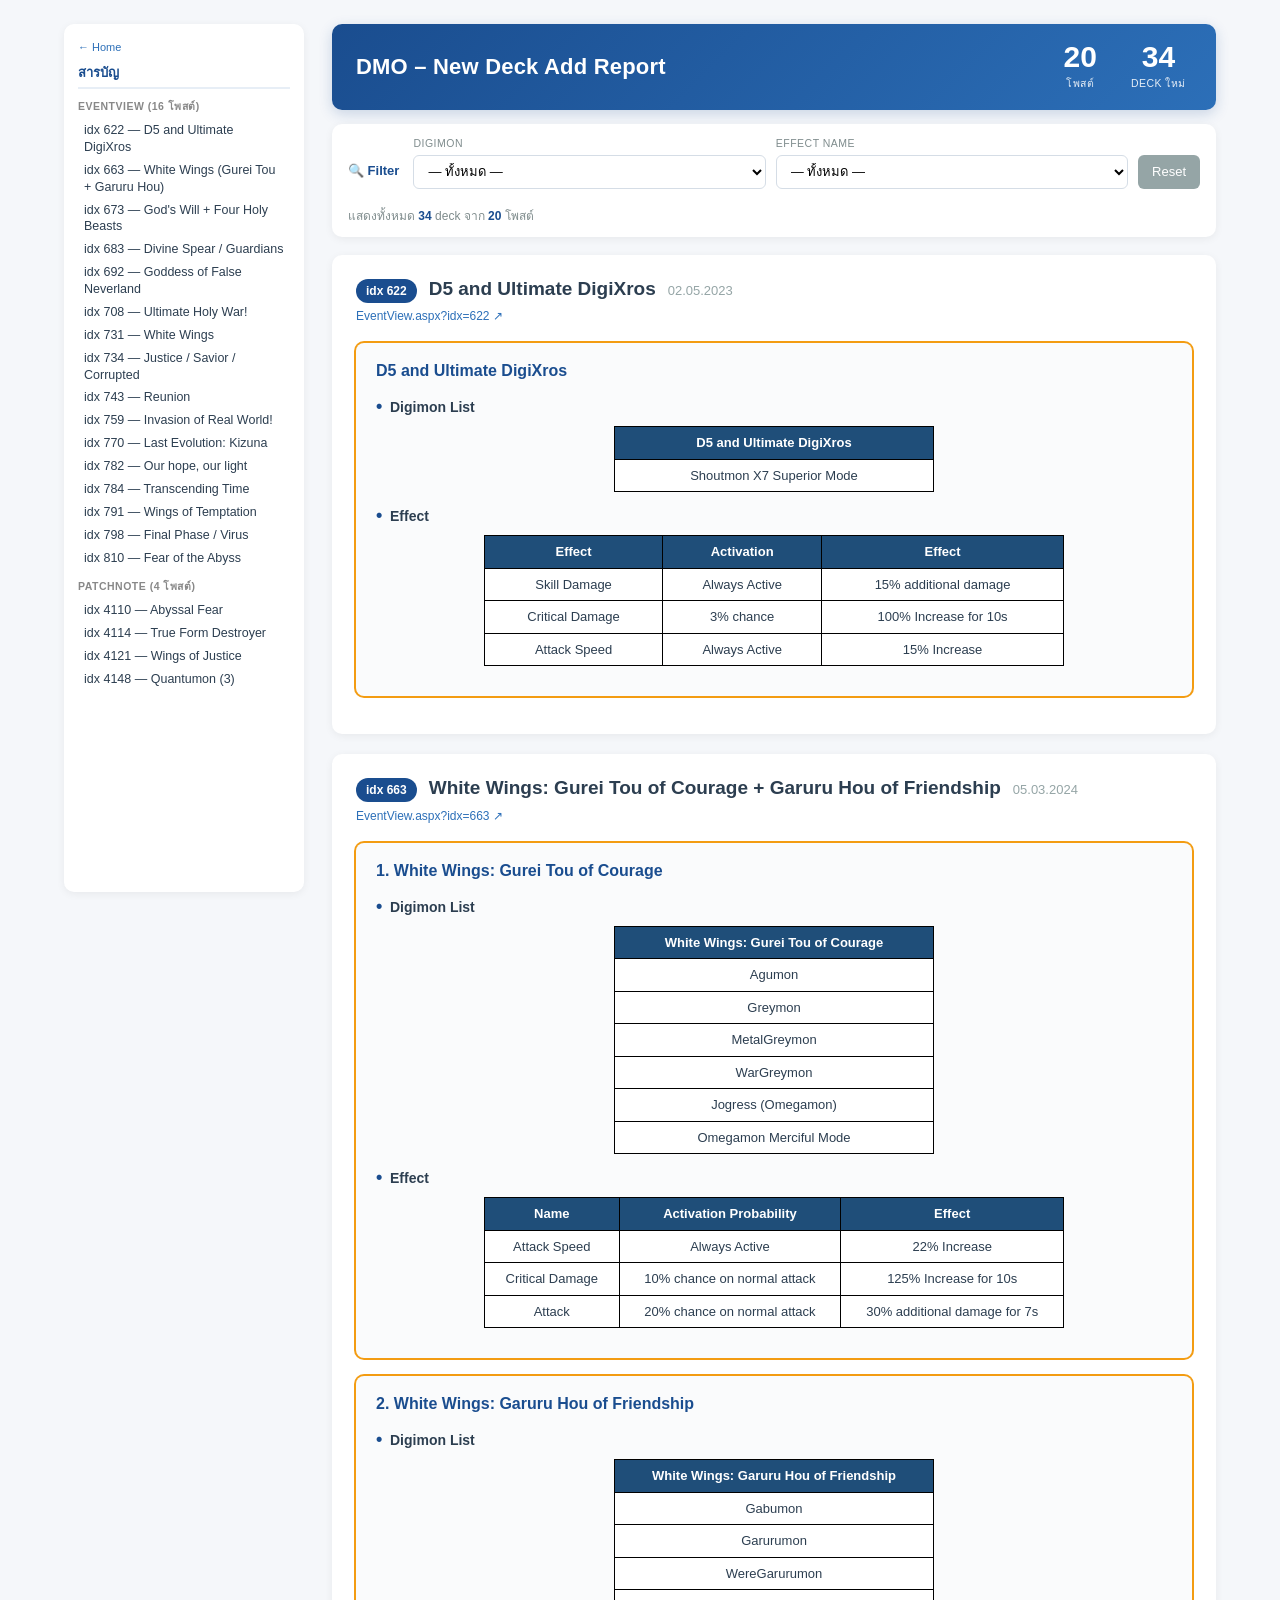
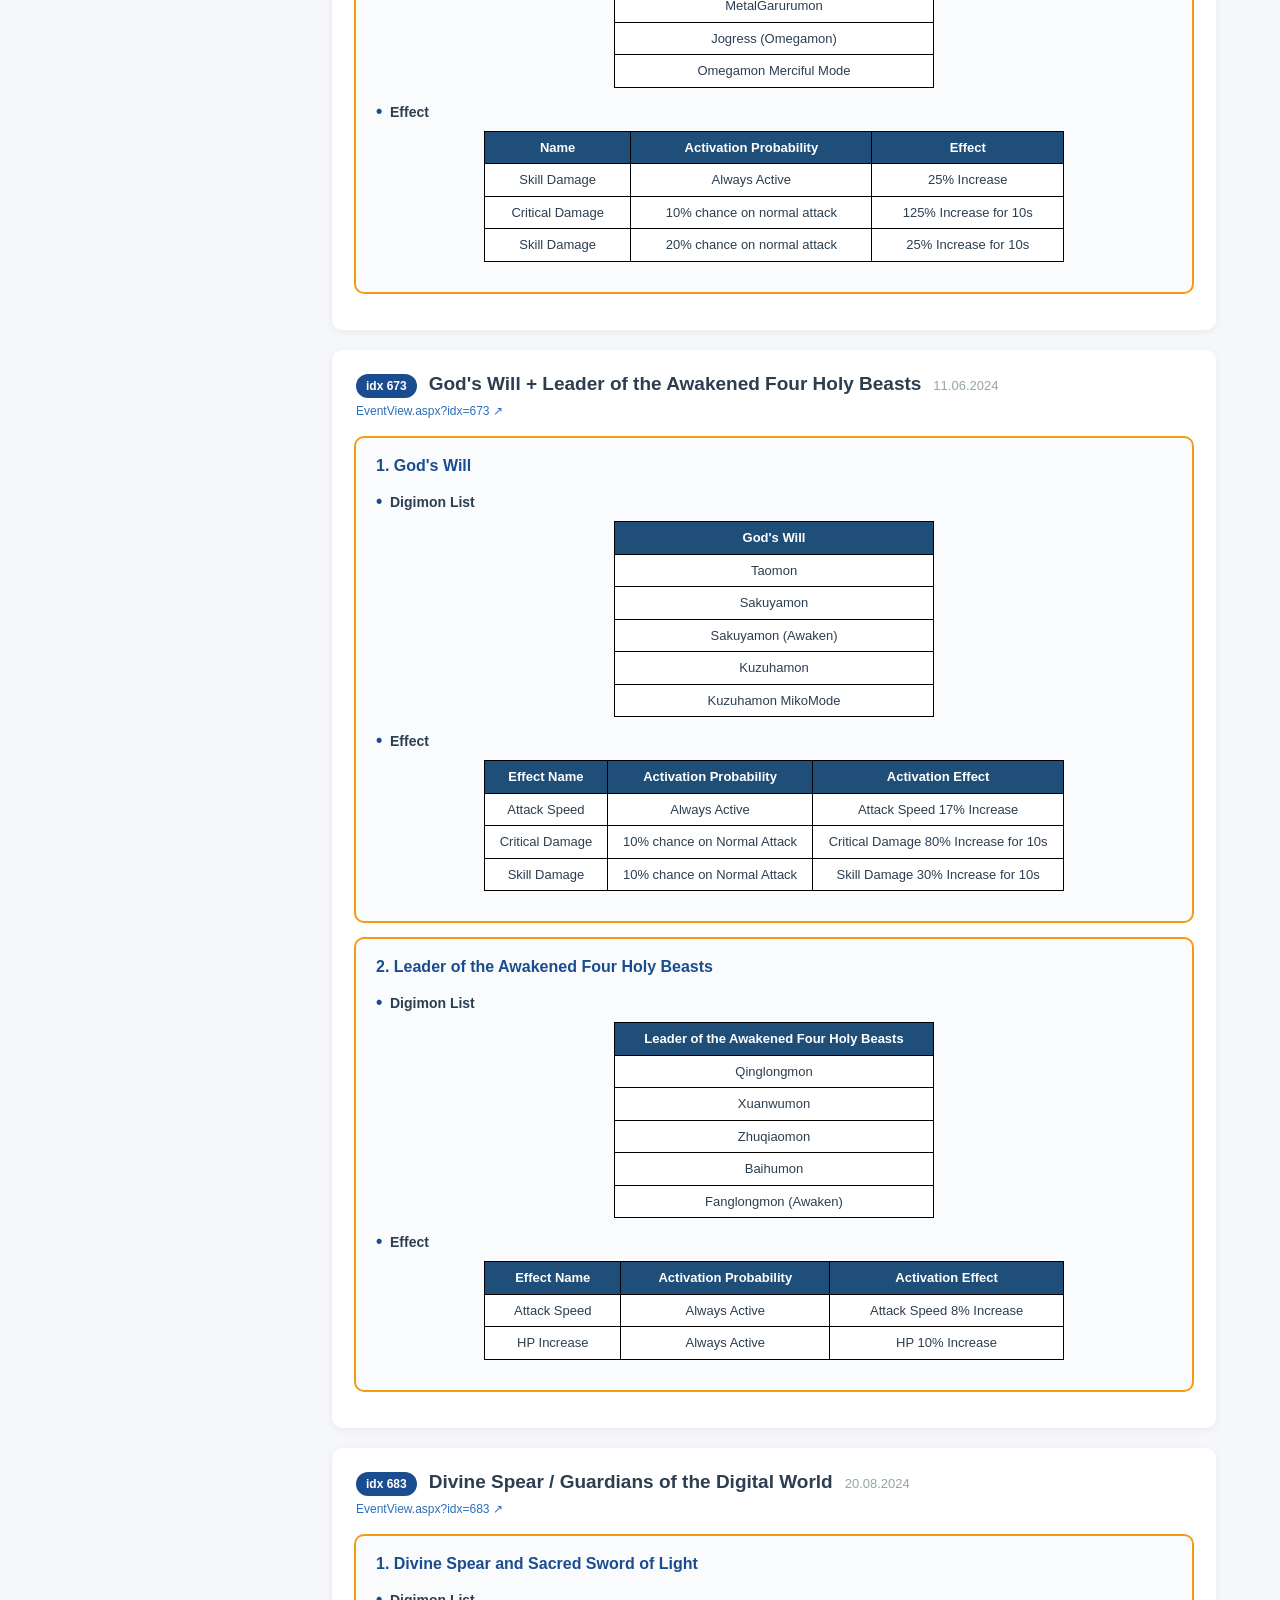
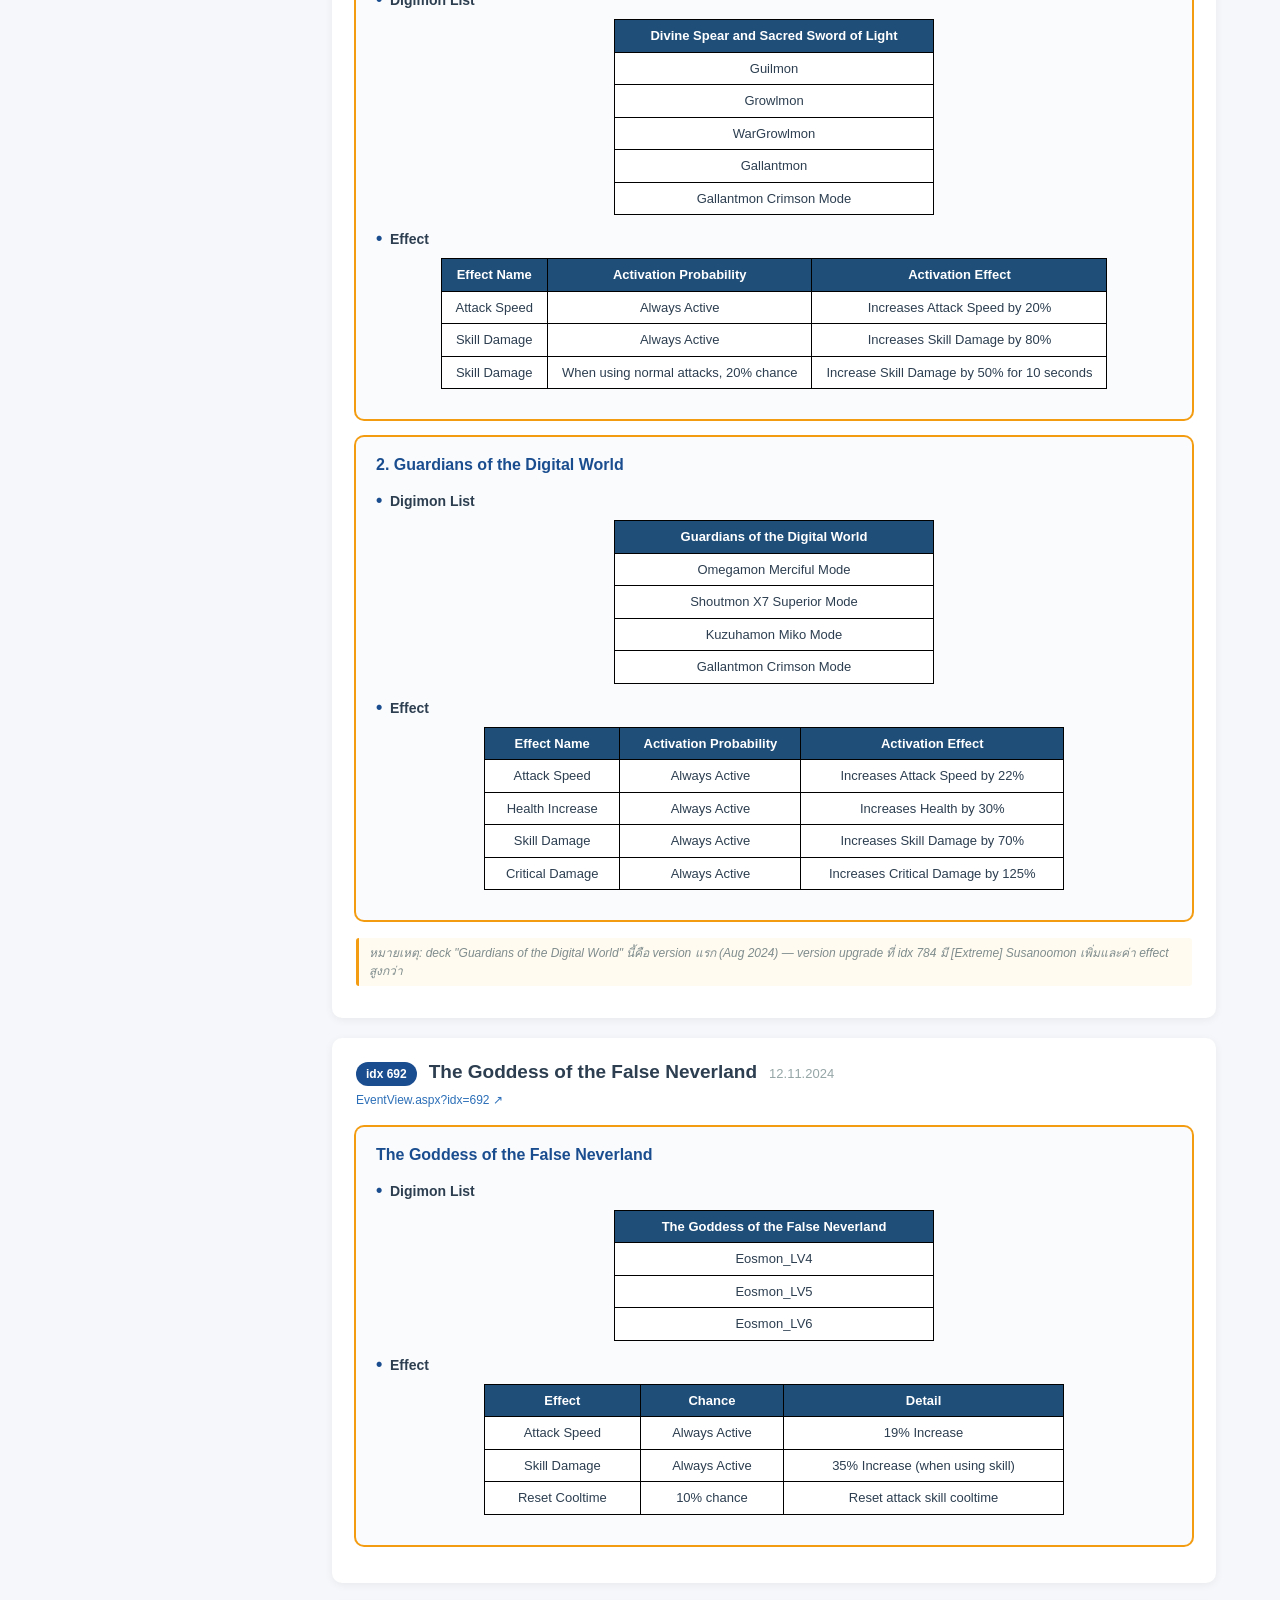
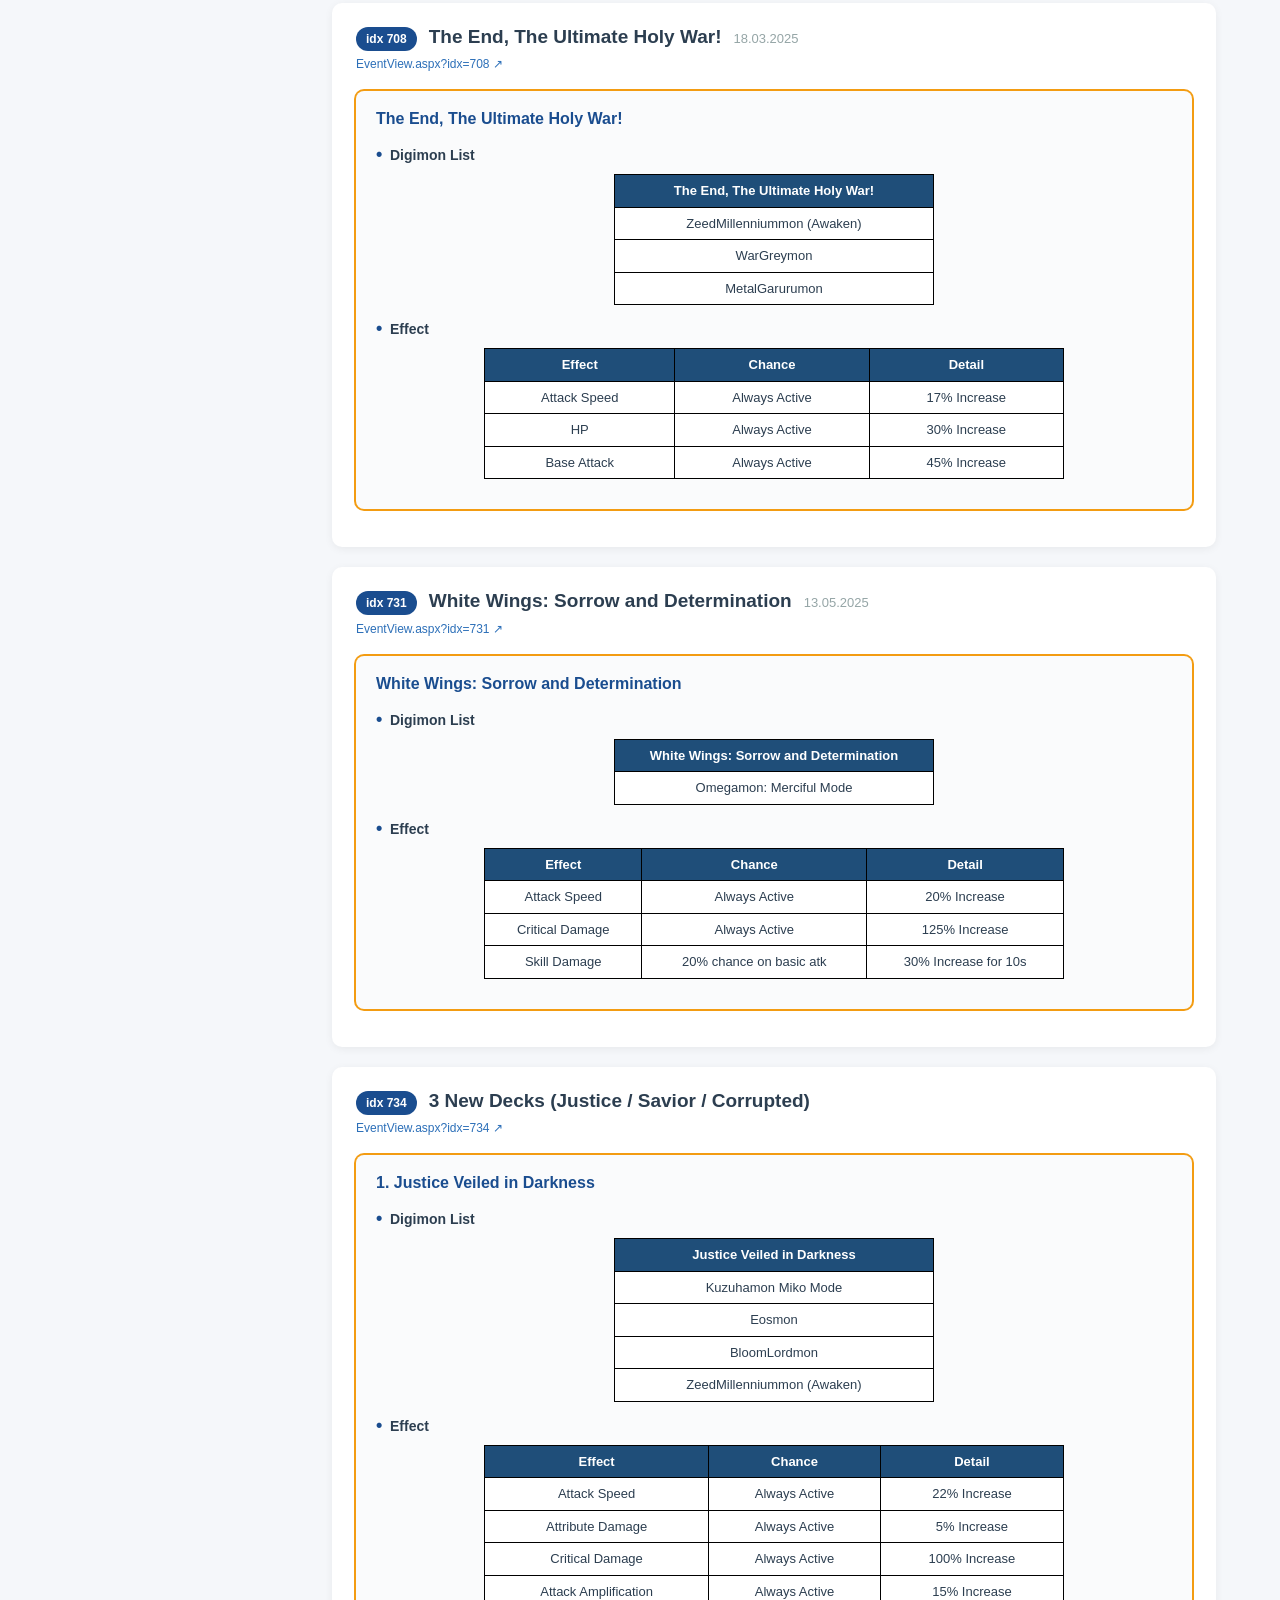
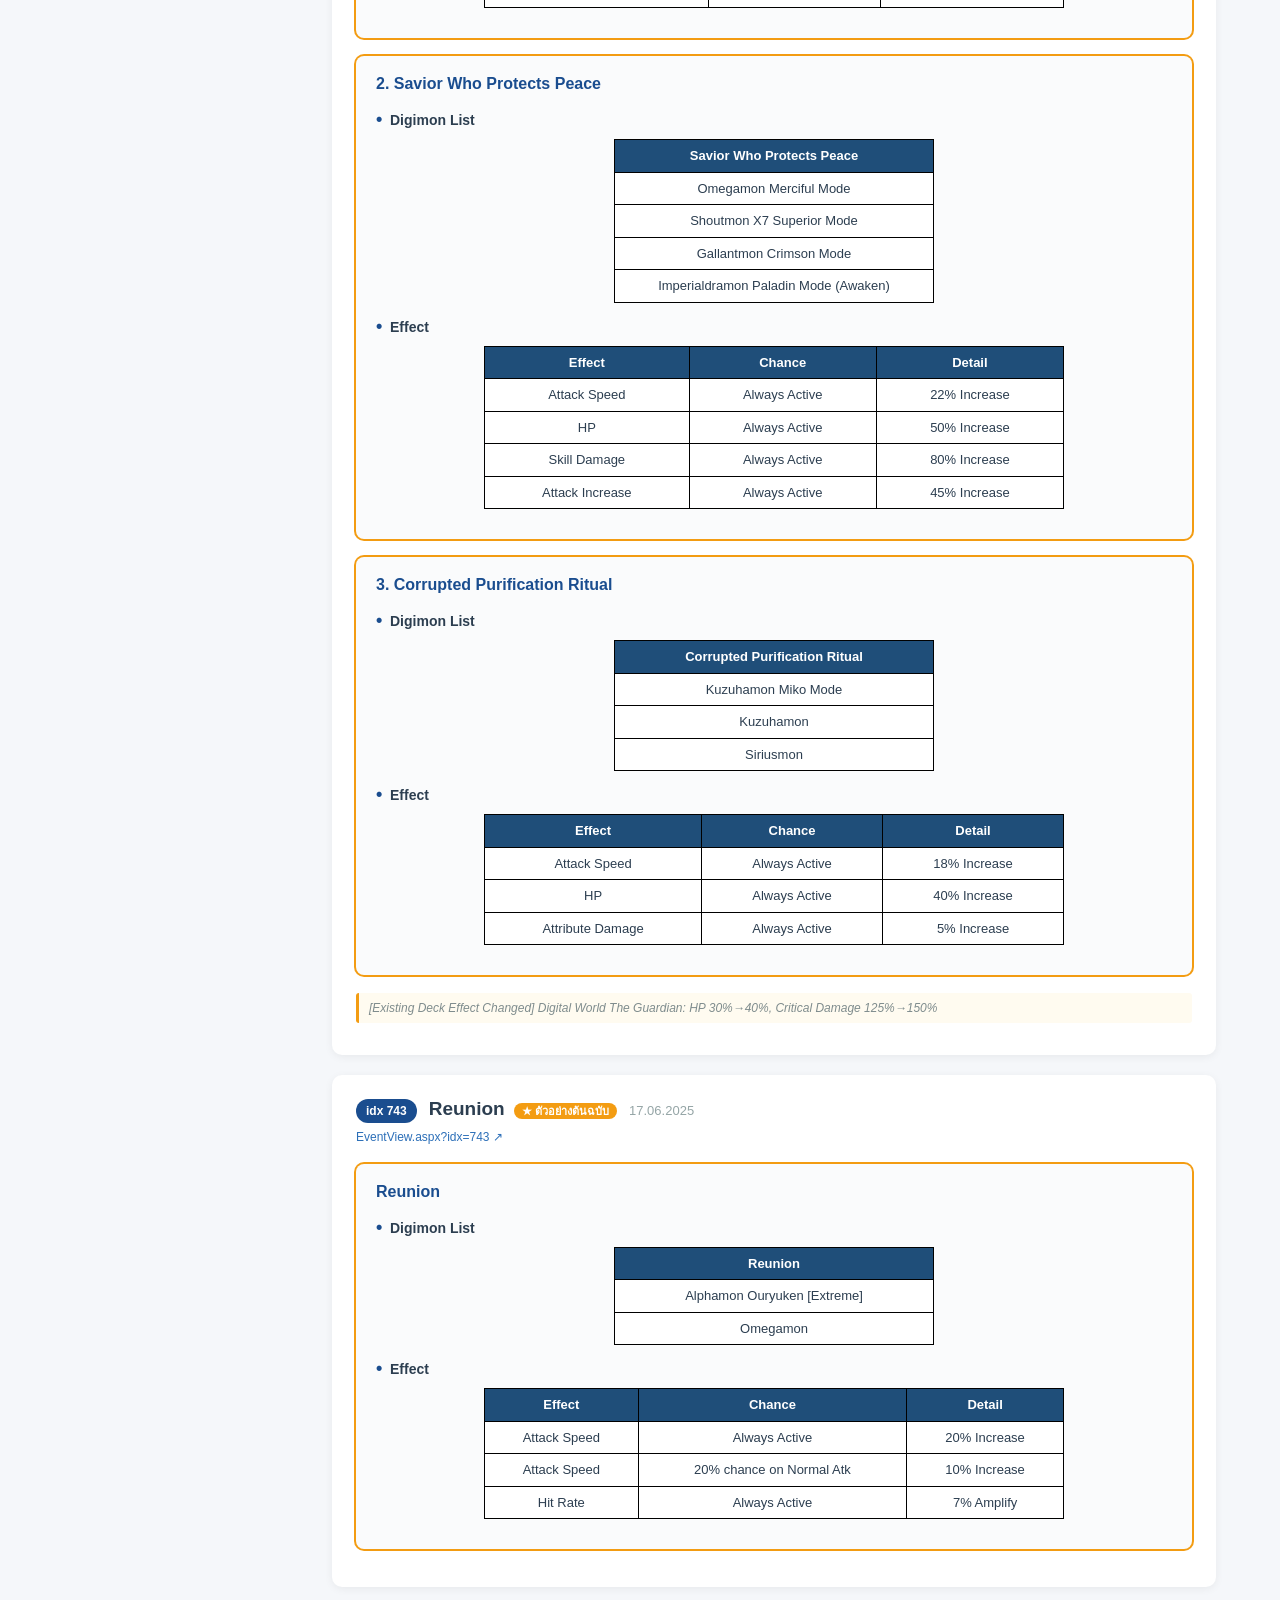
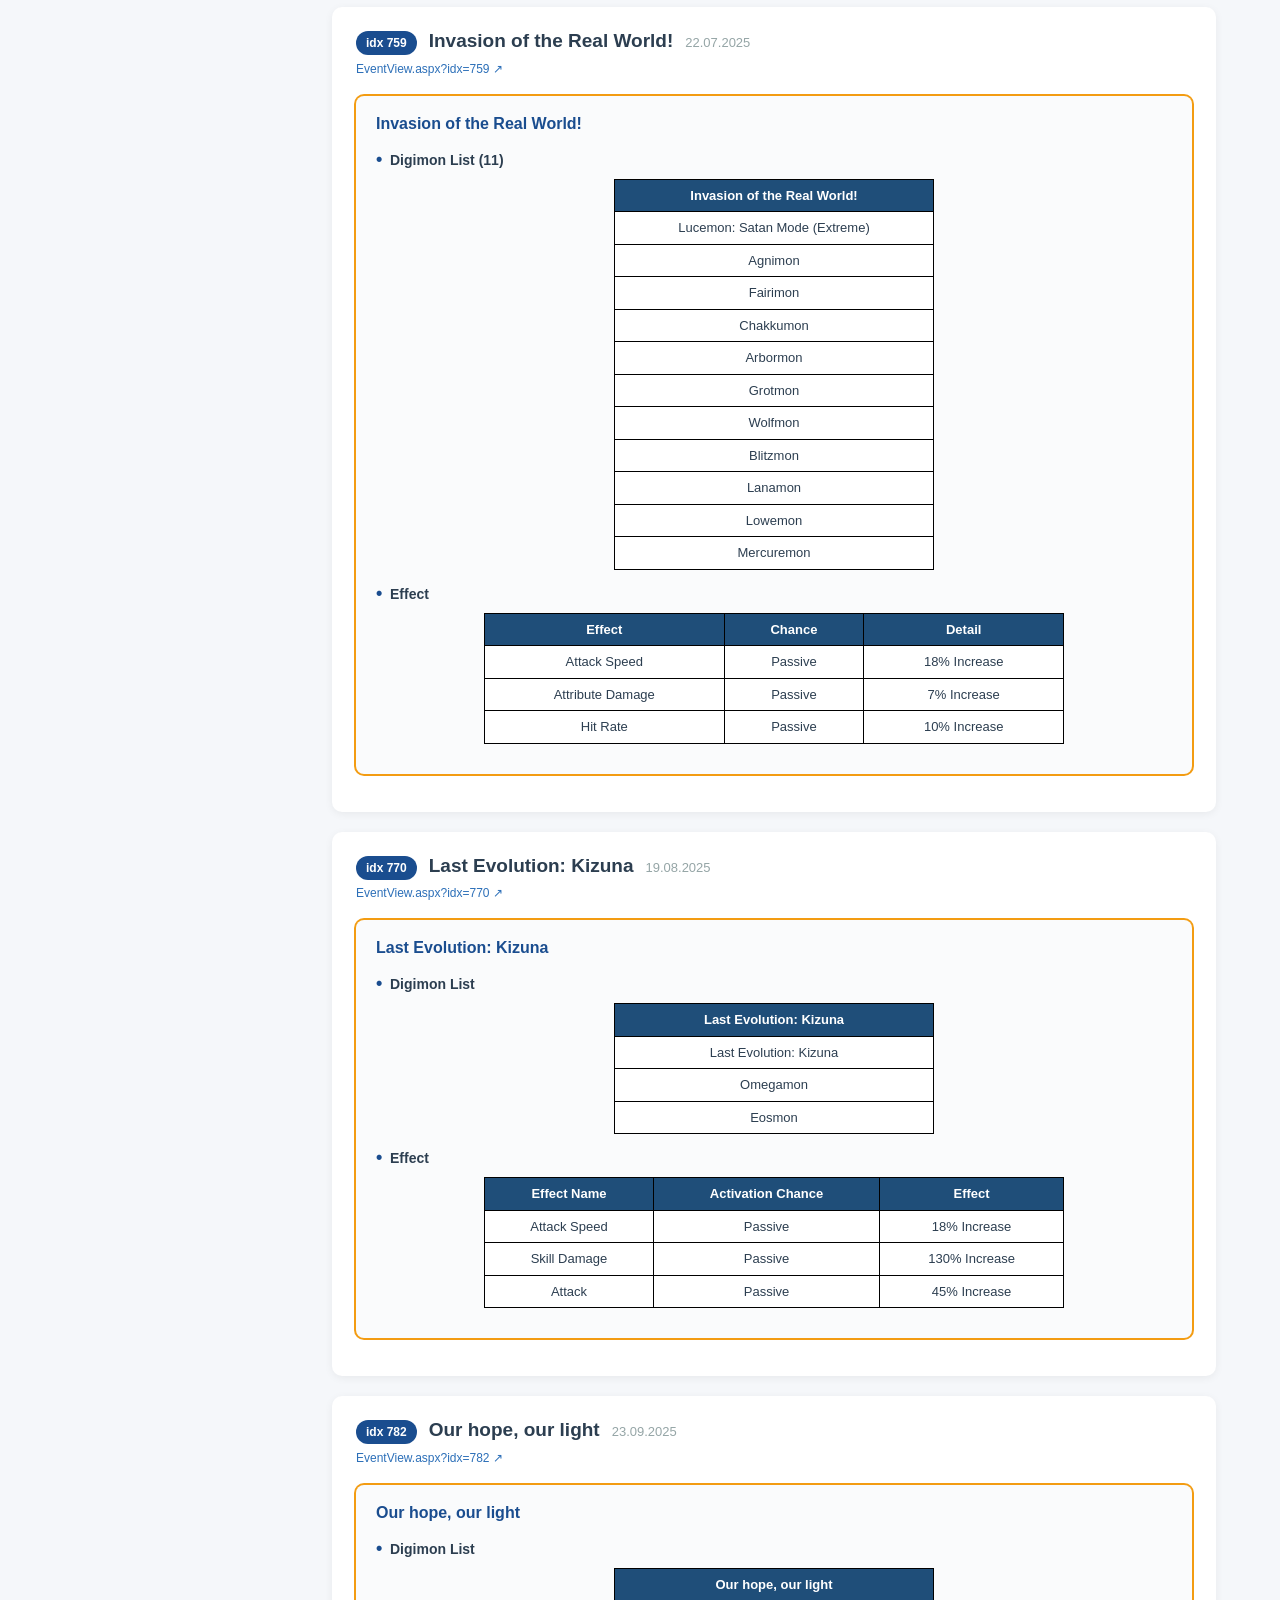
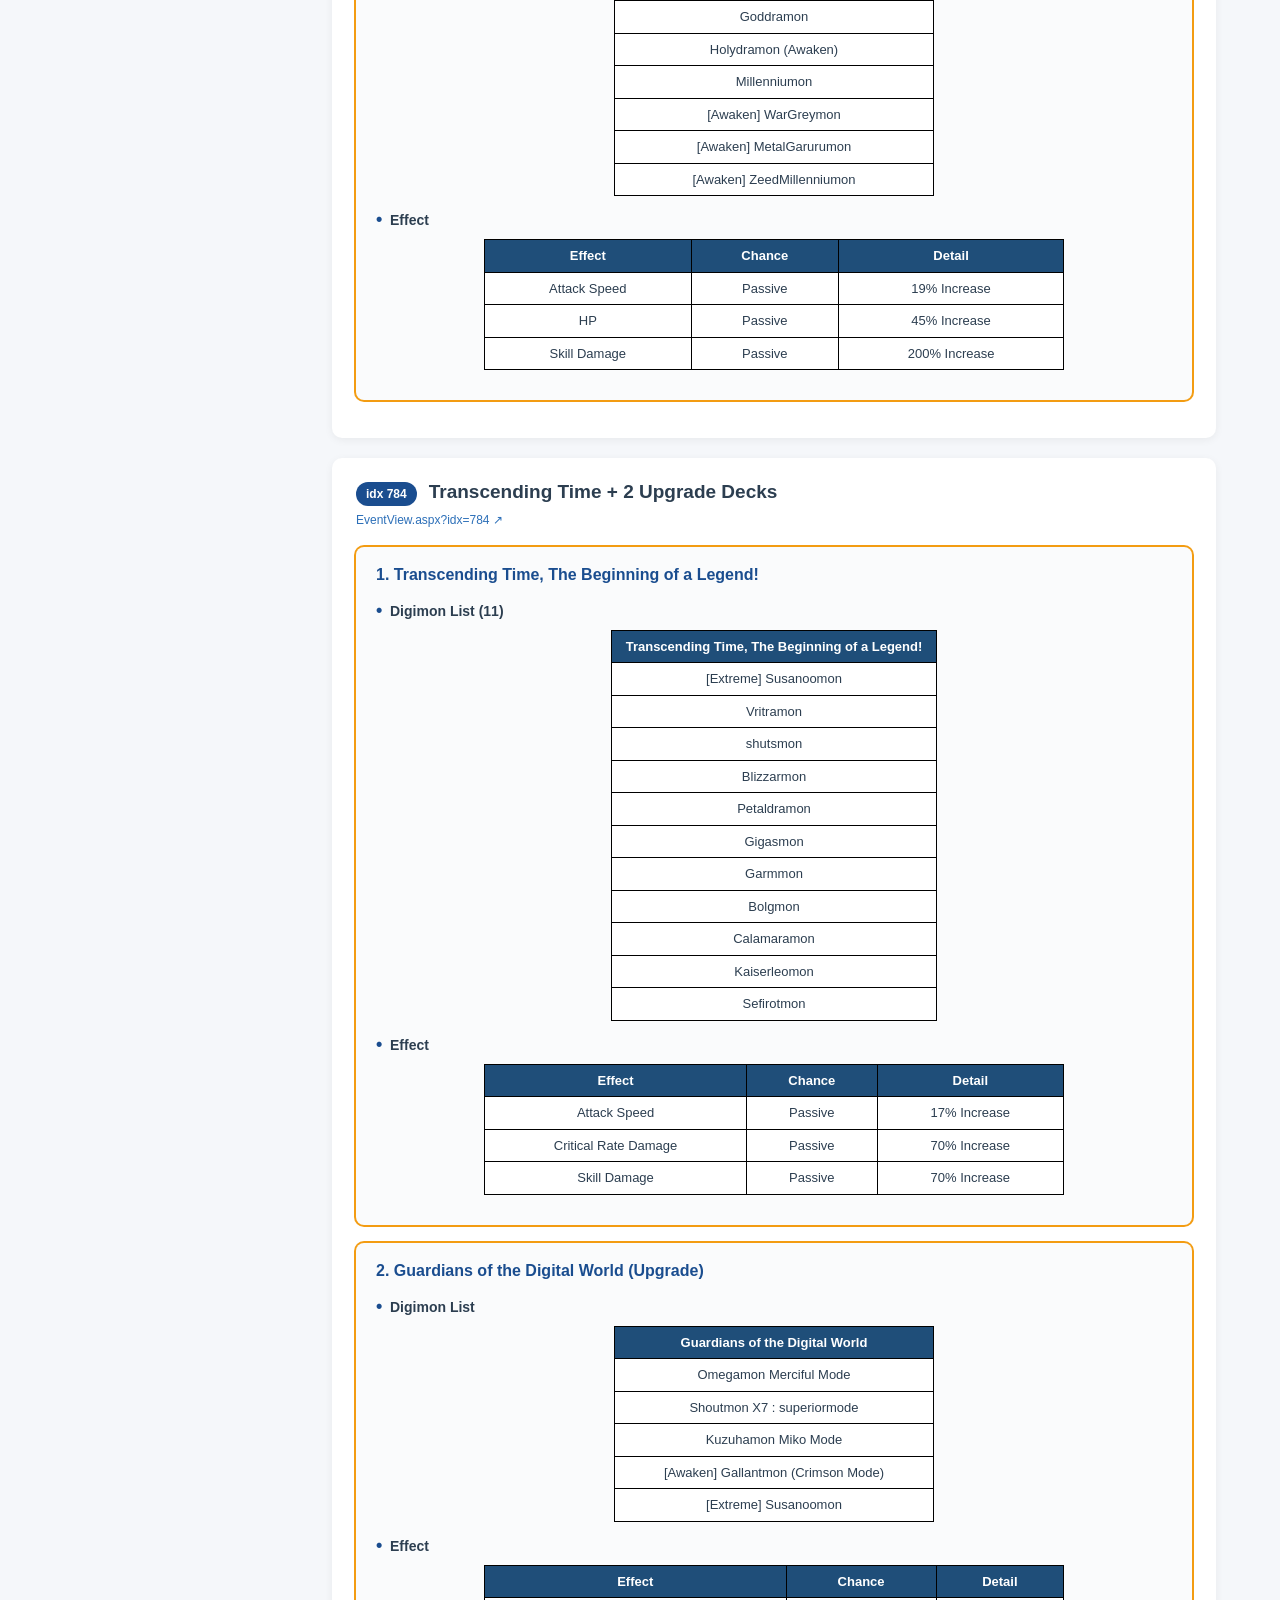
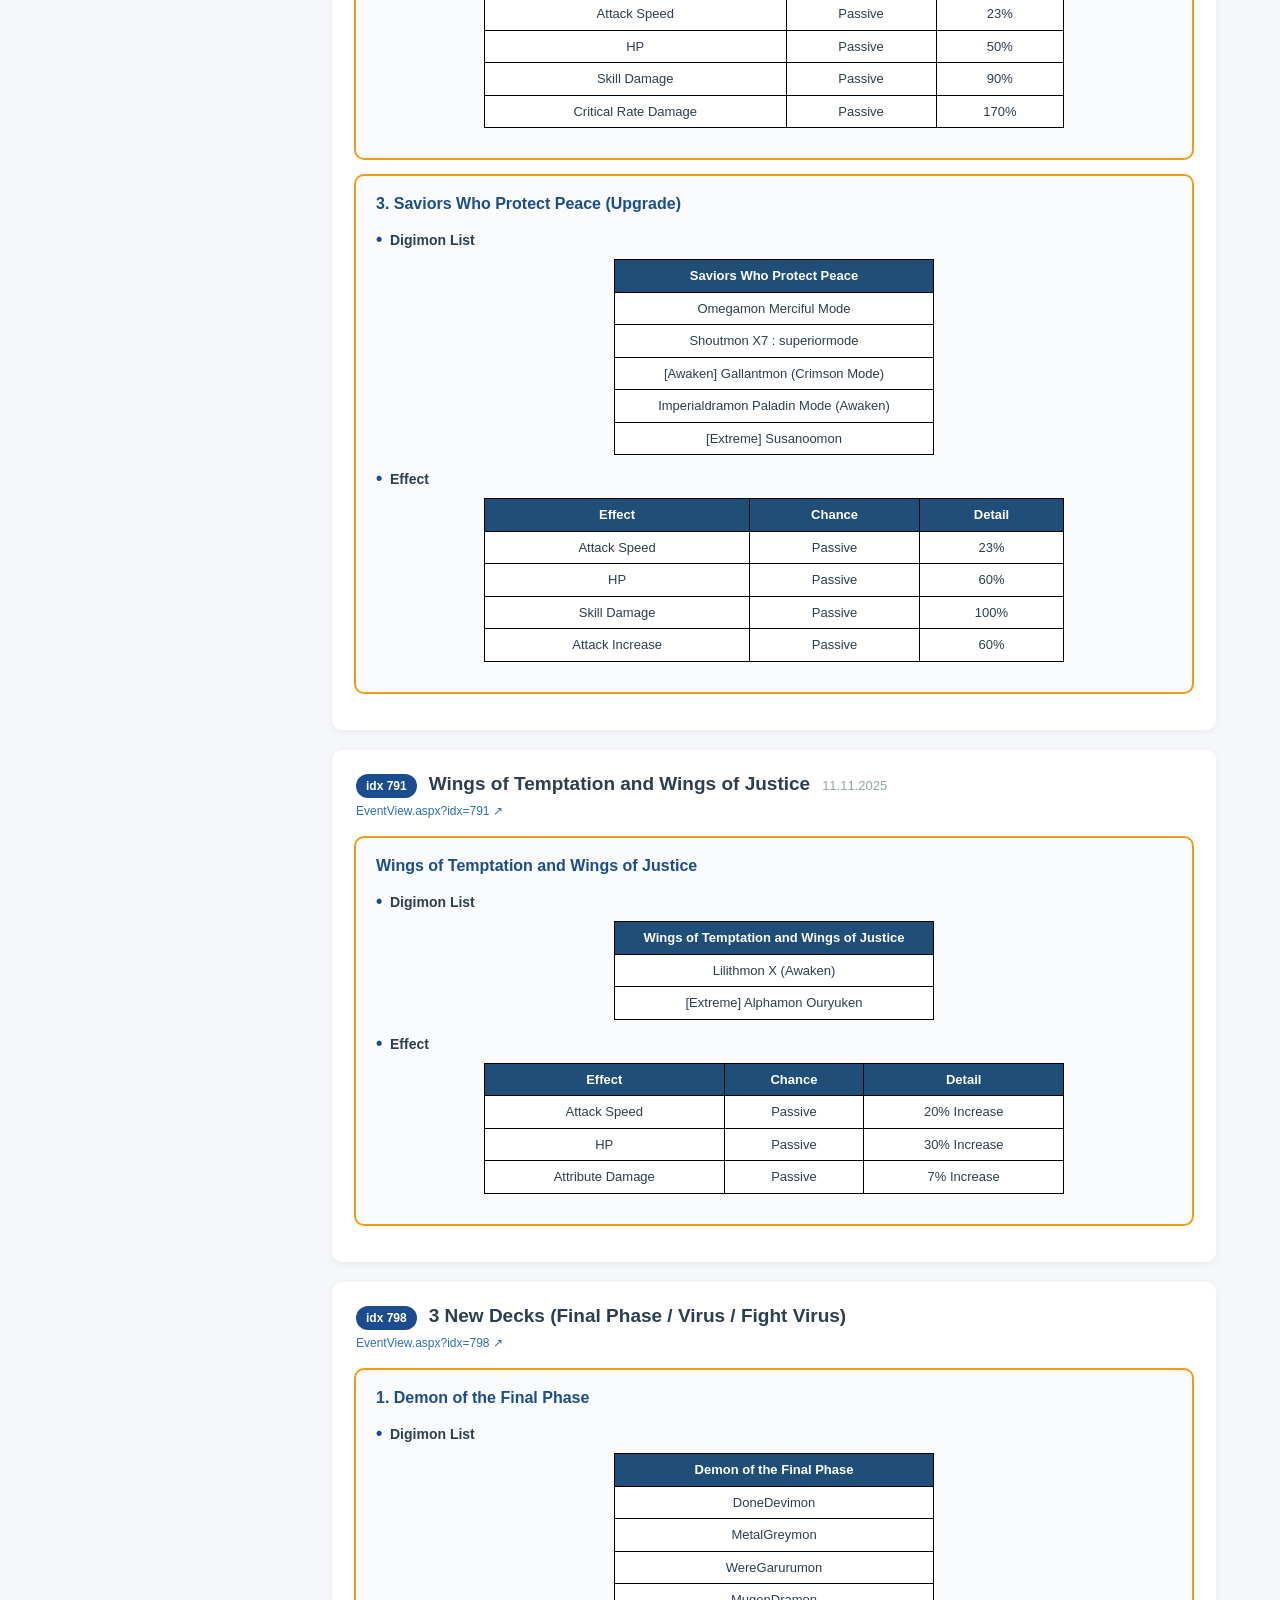
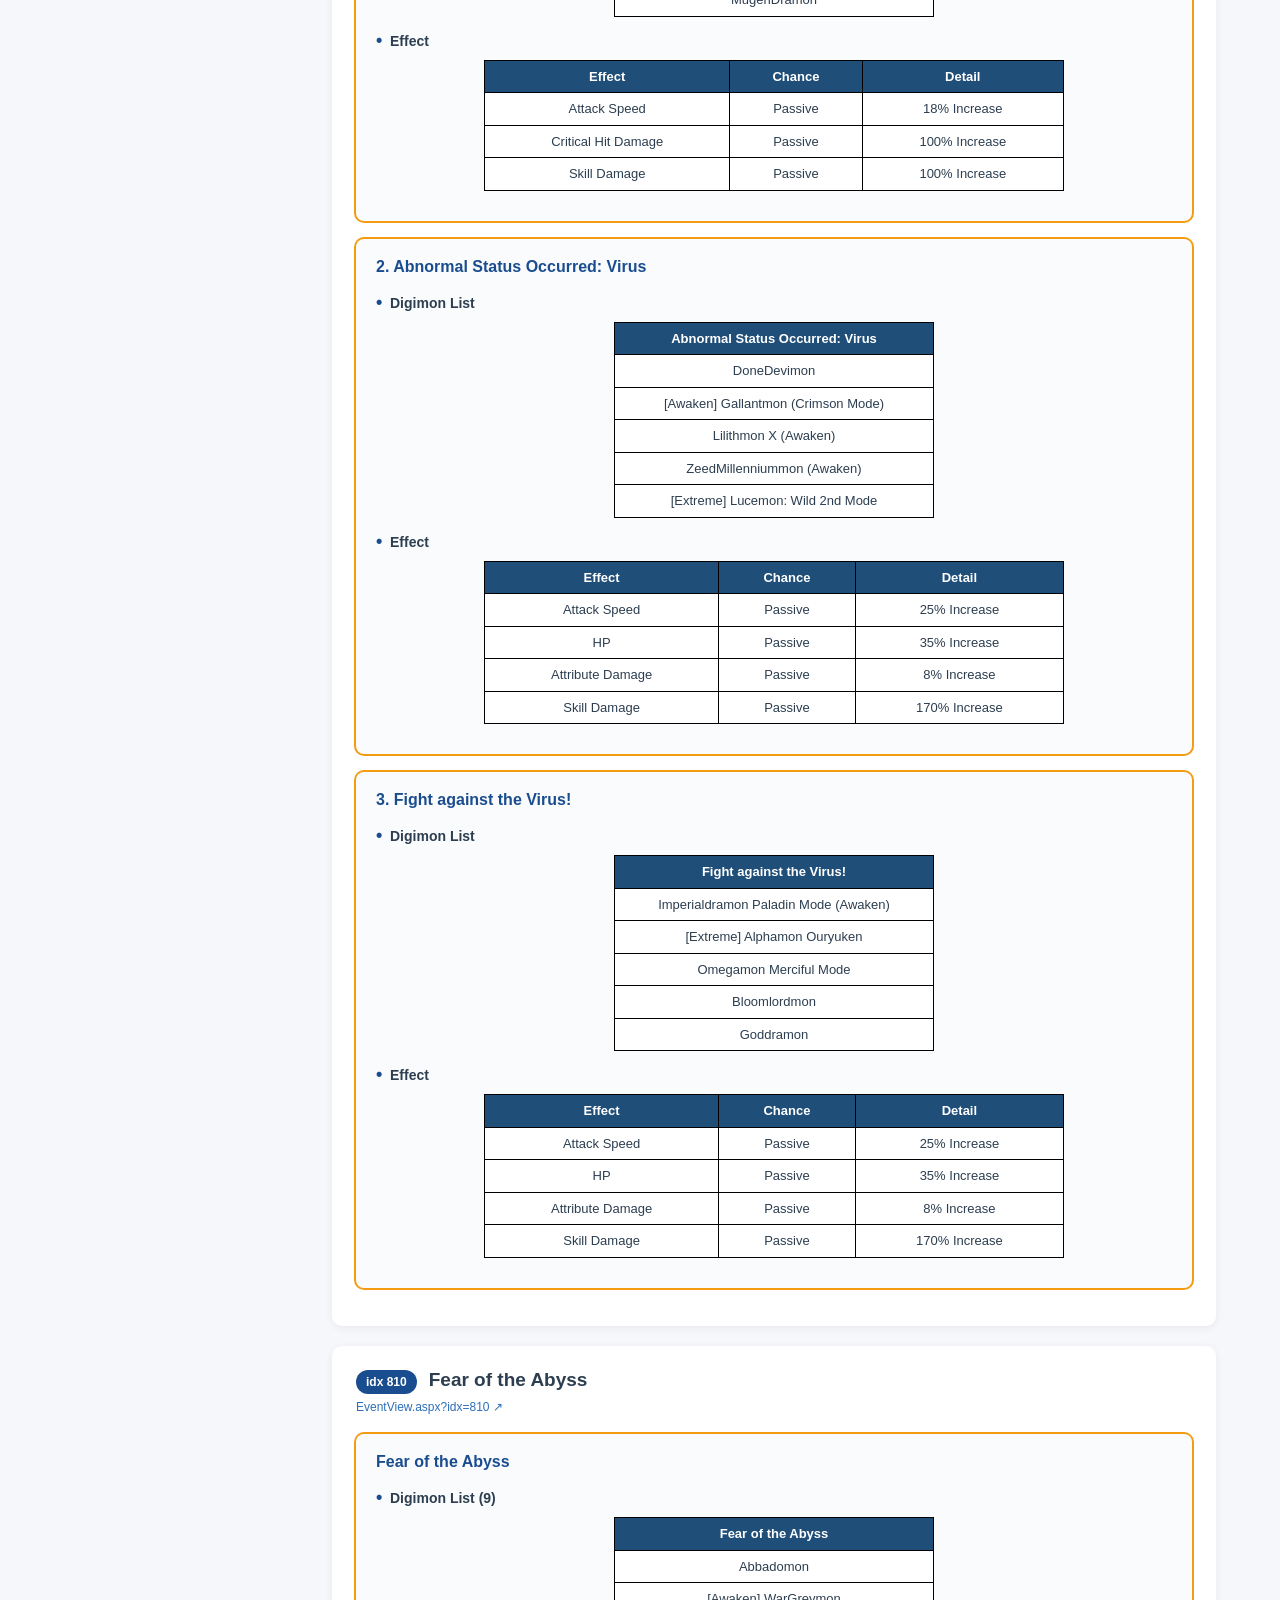
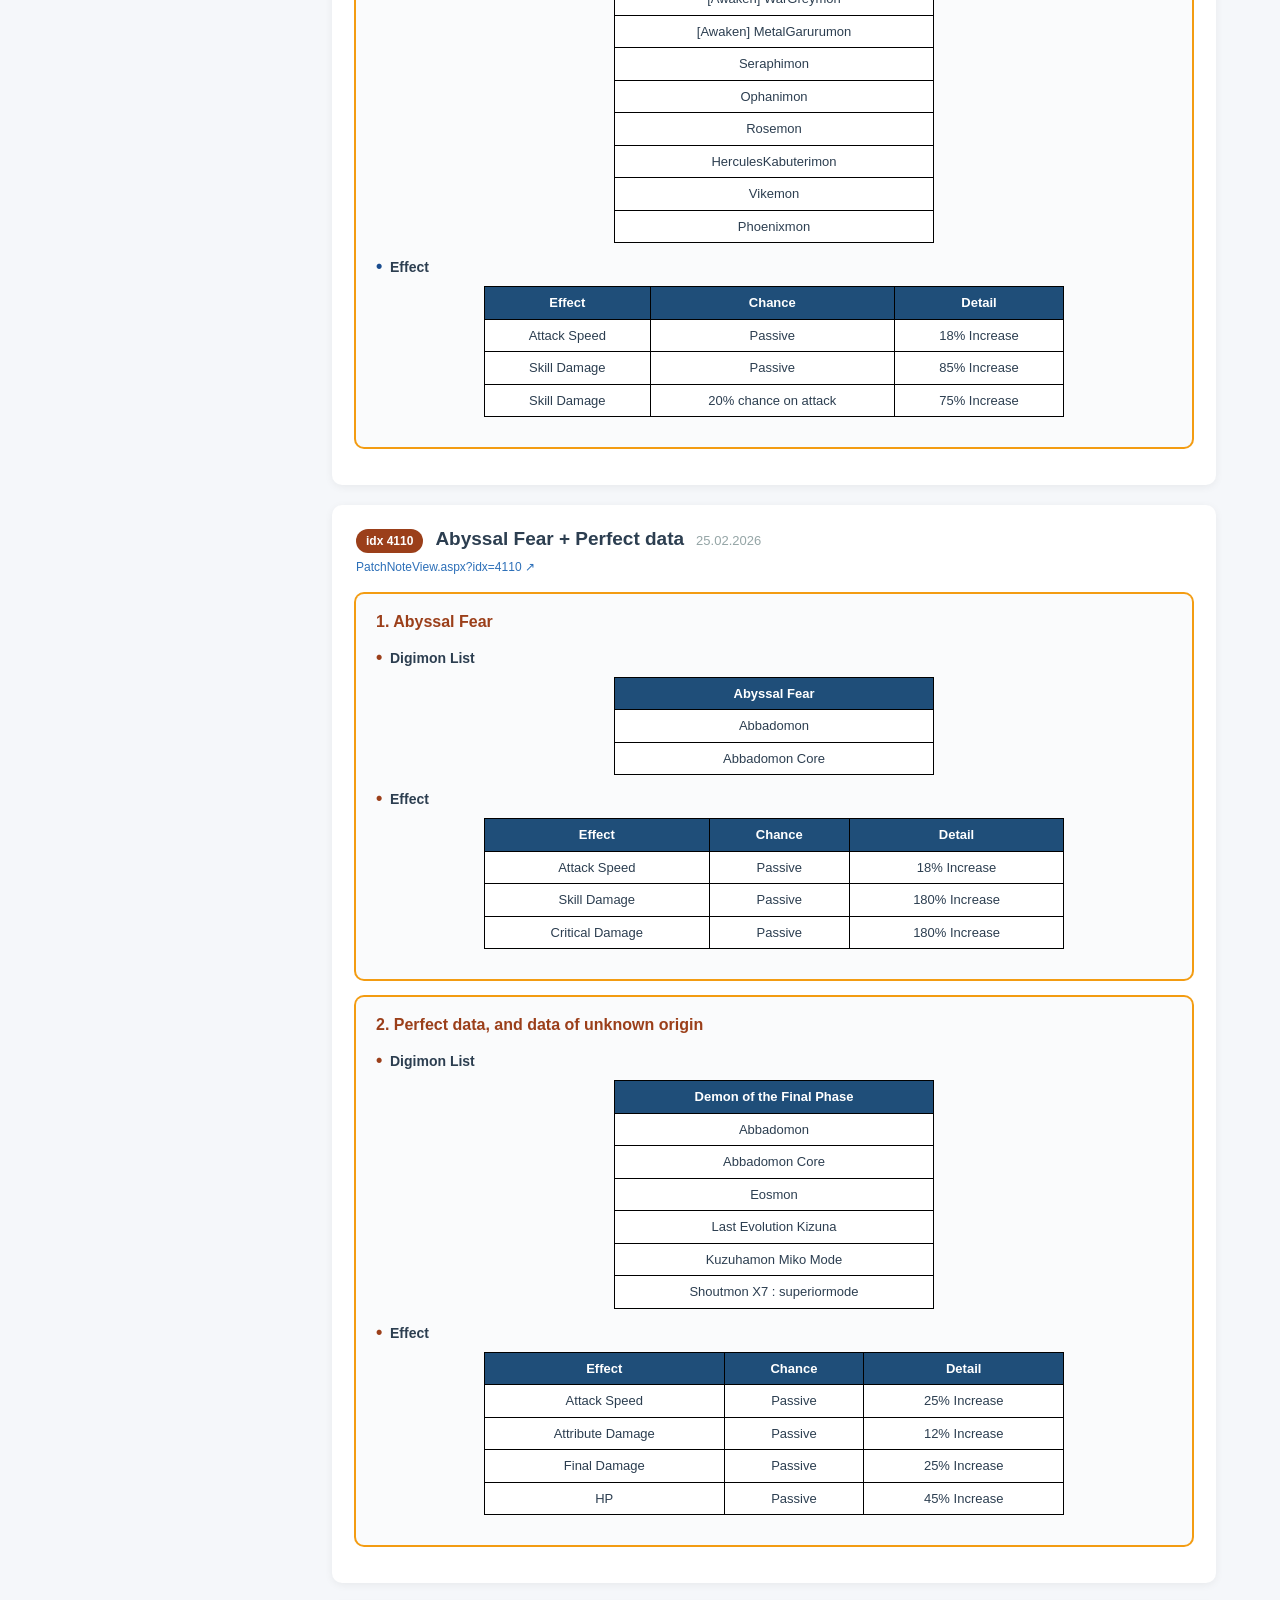
==== commit b4abe5d2: "Rename digimon to wiki canonical names + KR news pipeline - Rename 6 digimon to dmowiki Rank U canon" ====
--- a/docs/decks.html
+++ b/docs/decks.html
@@ -383,7 +383,7 @@
         <div>
           <p class="gk-label">Digimon List</p>
           <table class="gk-table digimon-table"><tr><th>The End, The Ultimate Holy War!</th></tr>
-          <tr><td>ZeedMillenniummon</td></tr><tr><td>WarGreymon</td></tr><tr><td>MetalGarurumon</td></tr></table>
+          <tr><td>ZeedMillenniummon (Awaken)</td></tr><tr><td>WarGreymon</td></tr><tr><td>MetalGarurumon</td></tr></table>
         </div>
         <div>
           <p class="gk-label">Effect</p>
@@ -442,7 +442,7 @@
         <div>
           <p class="gk-label">Digimon List</p>
           <table class="gk-table digimon-table"><tr><th>Justice Veiled in Darkness</th></tr>
-          <tr><td>Kuzuhamon Miko Mode</td></tr><tr><td>Eosmon</td></tr><tr><td>BloomLordmon</td></tr><tr><td>ZeedMillenniummon</td></tr></table>
+          <tr><td>Kuzuhamon Miko Mode</td></tr><tr><td>Eosmon</td></tr><tr><td>BloomLordmon</td></tr><tr><td>ZeedMillenniummon (Awaken)</td></tr></table>
         </div>
         <div>
           <p class="gk-label">Effect</p>
@@ -464,7 +464,7 @@
           <p class="gk-label">Digimon List</p>
           <table class="gk-table digimon-table"><tr><th>Savior Who Protects Peace</th></tr>
           <tr><td>Omegamon Merciful Mode</td></tr><tr><td>Shoutmon X7 Superior Mode</td></tr>
-          <tr><td>Gallantmon Crimson Mode</td></tr><tr><td>Imperialdramon Paladin Mode</td></tr></table>
+          <tr><td>Gallantmon Crimson Mode</td></tr><tr><td>Imperialdramon Paladin Mode (Awaken)</td></tr></table>
         </div>
         <div>
           <p class="gk-label">Effect</p>
@@ -547,7 +547,7 @@
         <div>
           <p class="gk-label">Digimon List (11)</p>
           <table class="gk-table digimon-table"><tr><th>Invasion of the Real World!</th></tr>
-          <tr><td>[Extreme] Lucemon : Satan Mode</td></tr>
+          <tr><td>Lucemon: Satan Mode (Extreme)</td></tr>
           <tr><td>Agnimon</td></tr><tr><td>Fairimon</td></tr><tr><td>Chakkumon</td></tr>
           <tr><td>Arbormon</td></tr><tr><td>Grotmon</td></tr><tr><td>Wolfmon</td></tr>
           <tr><td>Blitzmon</td></tr><tr><td>Lanamon</td></tr><tr><td>Lowemon</td></tr><tr><td>Mercuremon</td></tr></table>
@@ -612,7 +612,7 @@
         <div>
           <p class="gk-label">Digimon List</p>
           <table class="gk-table digimon-table"><tr><th>Our hope, our light</th></tr>
-          <tr><td>Goddramon</td></tr><tr><td>Holydramon</td></tr><tr><td>Millenniumon</td></tr>
+          <tr><td>Goddramon</td></tr><tr><td>Holydramon (Awaken)</td></tr><tr><td>Millenniumon</td></tr>
           <tr><td>[Awaken] WarGreymon</td></tr><tr><td>[Awaken] MetalGarurumon</td></tr><tr><td>[Awaken] ZeedMillenniumon</td></tr></table>
         </div>
         <div>
@@ -689,7 +689,7 @@
           <p class="gk-label">Digimon List</p>
           <table class="gk-table digimon-table"><tr><th>Saviors Who Protect Peace</th></tr>
           <tr><td>Omegamon Merciful Mode</td></tr><tr><td>Shoutmon X7 : superiormode</td></tr>
-          <tr><td>[Awaken] Gallantmon (Crimson Mode)</td></tr><tr><td>[Awaken] Imperialdramon: Paladin Mode</td></tr>
+          <tr><td>[Awaken] Gallantmon (Crimson Mode)</td></tr><tr><td>Imperialdramon Paladin Mode (Awaken)</td></tr>
           <tr><td>[Extreme] Susanoomon</td></tr></table>
         </div>
         <div>
@@ -721,7 +721,7 @@
         <div>
           <p class="gk-label">Digimon List</p>
           <table class="gk-table digimon-table"><tr><th>Wings of Temptation and Wings of Justice</th></tr>
-          <tr><td>Awakened Lilithmon (Resistance)</td></tr><tr><td>[Extreme] Alphamon Ouryuken</td></tr></table>
+          <tr><td>Lilithmon X (Awaken)</td></tr><tr><td>[Extreme] Alphamon Ouryuken</td></tr></table>
         </div>
         <div>
           <p class="gk-label">Effect</p>
@@ -771,7 +771,7 @@
           <p class="gk-label">Digimon List</p>
           <table class="gk-table digimon-table"><tr><th>Abnormal Status Occurred: Virus</th></tr>
           <tr><td>DoneDevimon</td></tr><tr><td>[Awaken] Gallantmon (Crimson Mode)</td></tr>
-          <tr><td>Lilithmon X [Awaken]</td></tr><tr><td>[Awaken] ZeedMillenniummon</td></tr>
+          <tr><td>Lilithmon X (Awaken)</td></tr><tr><td>ZeedMillenniummon (Awaken)</td></tr>
           <tr><td>[Extreme] Lucemon: Wild 2nd Mode</td></tr></table>
         </div>
         <div>
@@ -793,7 +793,7 @@
         <div>
           <p class="gk-label">Digimon List</p>
           <table class="gk-table digimon-table"><tr><th>Fight against the Virus!</th></tr>
-          <tr><td>[Awaken] Imperialdramon: Paladin Mode</td></tr><tr><td>[Extreme] Alphamon Ouryuken</td></tr>
+          <tr><td>Imperialdramon Paladin Mode (Awaken)</td></tr><tr><td>[Extreme] Alphamon Ouryuken</td></tr>
           <tr><td>Omegamon Merciful Mode</td></tr><tr><td>Bloomlordmon</td></tr><tr><td>Goddramon</td></tr></table>
         </div>
         <div>
@@ -944,7 +944,7 @@
         <div>
           <p class="gk-label">Digimon List</p>
           <table class="gk-table digimon-table"><tr><th>Wings of Justice</th></tr>
-          <tr><td>(Extreme) Omegamon (Resistance)</td></tr><tr><td>(Awaken) Alphamon Ouryuken</td></tr></table>
+          <tr><td>Omegamon X Extreme</td></tr><tr><td>(Awaken) Alphamon Ouryuken</td></tr></table>
         </div>
         <div>
           <p class="gk-label">Effect</p>
@@ -964,7 +964,7 @@
         <div>
           <p class="gk-label">Digimon List</p>
           <table class="gk-table digimon-table"><tr><th>Tempting Wings of Justice</th></tr>
-          <tr><td>(Extreme) Omegamon (Resistance)</td></tr><tr><td>(Awaken) Lilithmon (Resistance)</td></tr></table>
+          <tr><td>Omegamon X Extreme</td></tr><tr><td>Lilithmon X (Awaken)</td></tr></table>
         </div>
         <div>
           <p class="gk-label">Effect</p>
@@ -984,9 +984,9 @@
         <div>
           <p class="gk-label">Digimon List</p>
           <table class="gk-table digimon-table"><tr><th>The Nullifiers</th></tr>
-          <tr><td>(Extreme) Omegamon (Resistance)</td></tr><tr><td>(Extreme) Lucemon Satan Mode</td></tr>
+          <tr><td>Omegamon X Extreme</td></tr><tr><td>(Extreme) Lucemon Satan Mode</td></tr>
           <tr><td>(Extreme) Alphamon Ouryuken</td></tr><tr><td>(Extreme) ZeedMillenniumon</td></tr>
-          <tr><td>Holydramon</td></tr></table>
+          <tr><td>Holydramon (Awaken)</td></tr></table>
         </div>
         <div>
           <p class="gk-label">Effect</p>
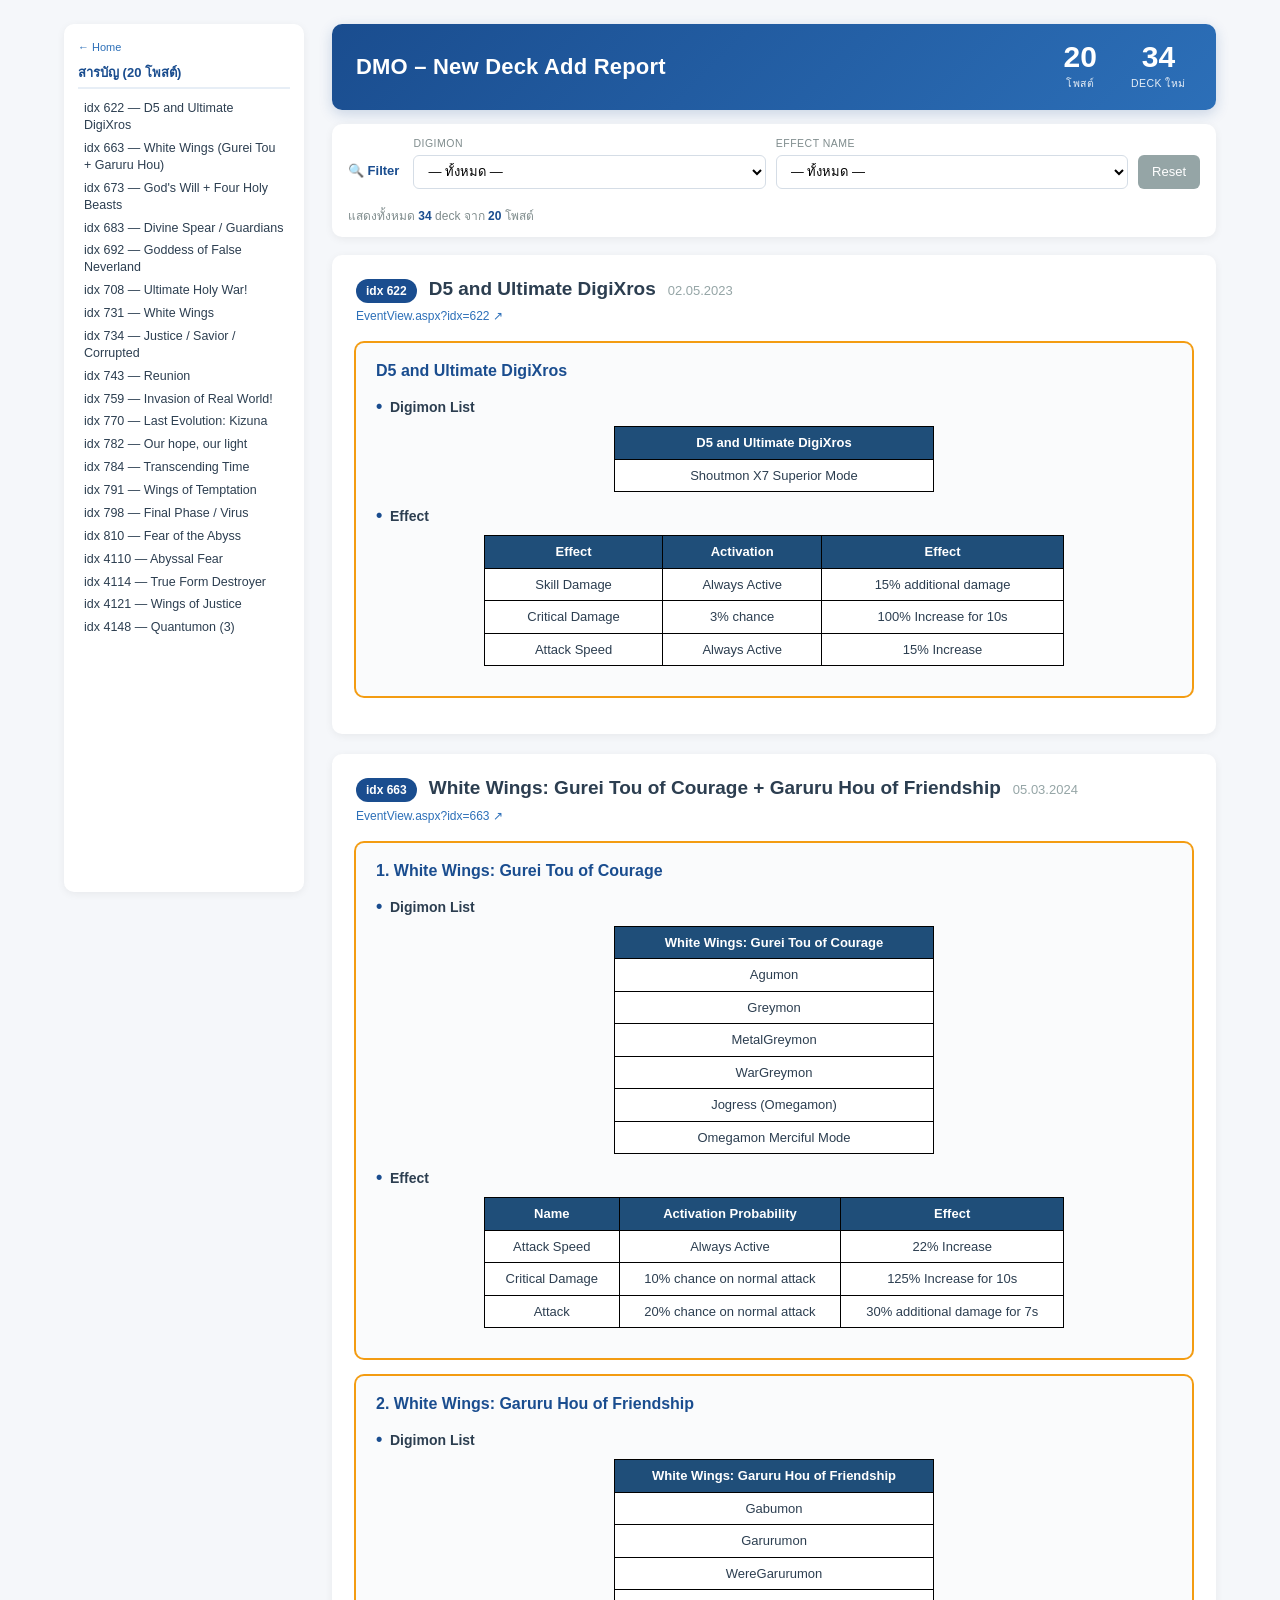
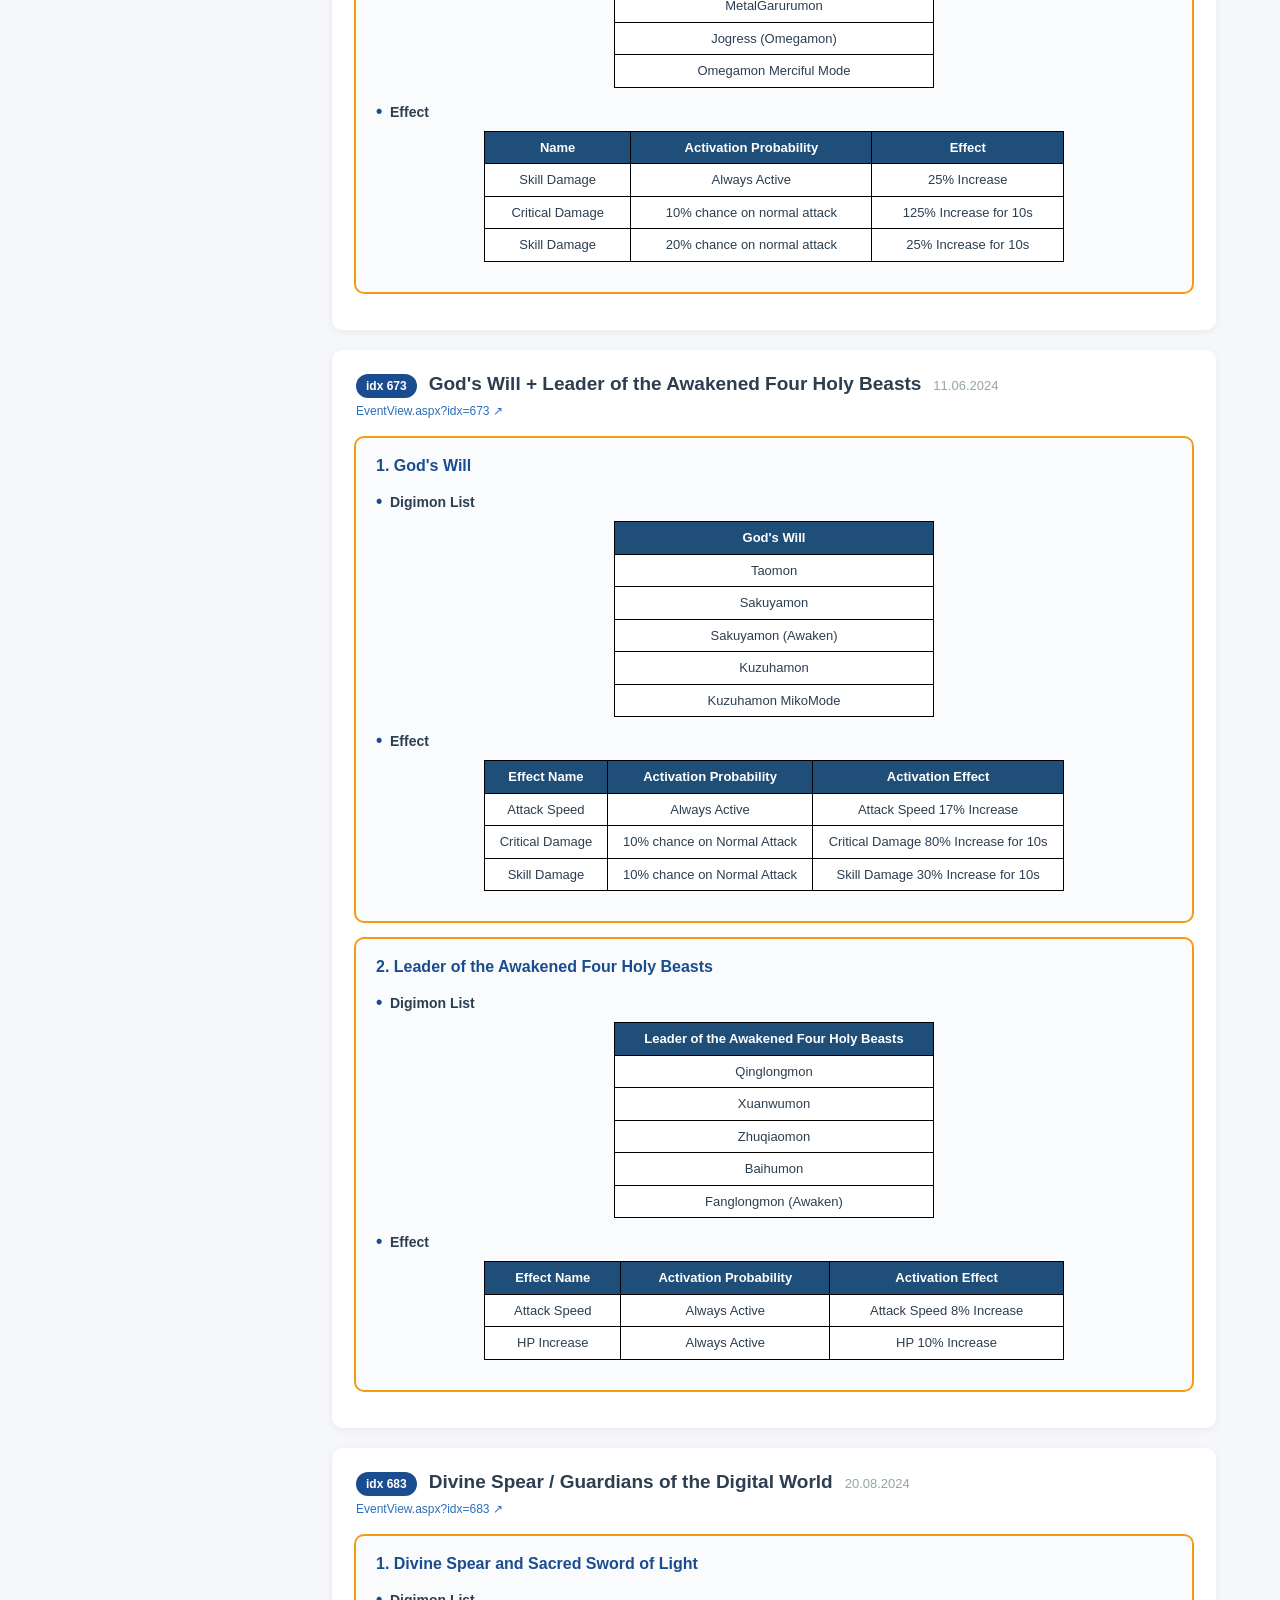
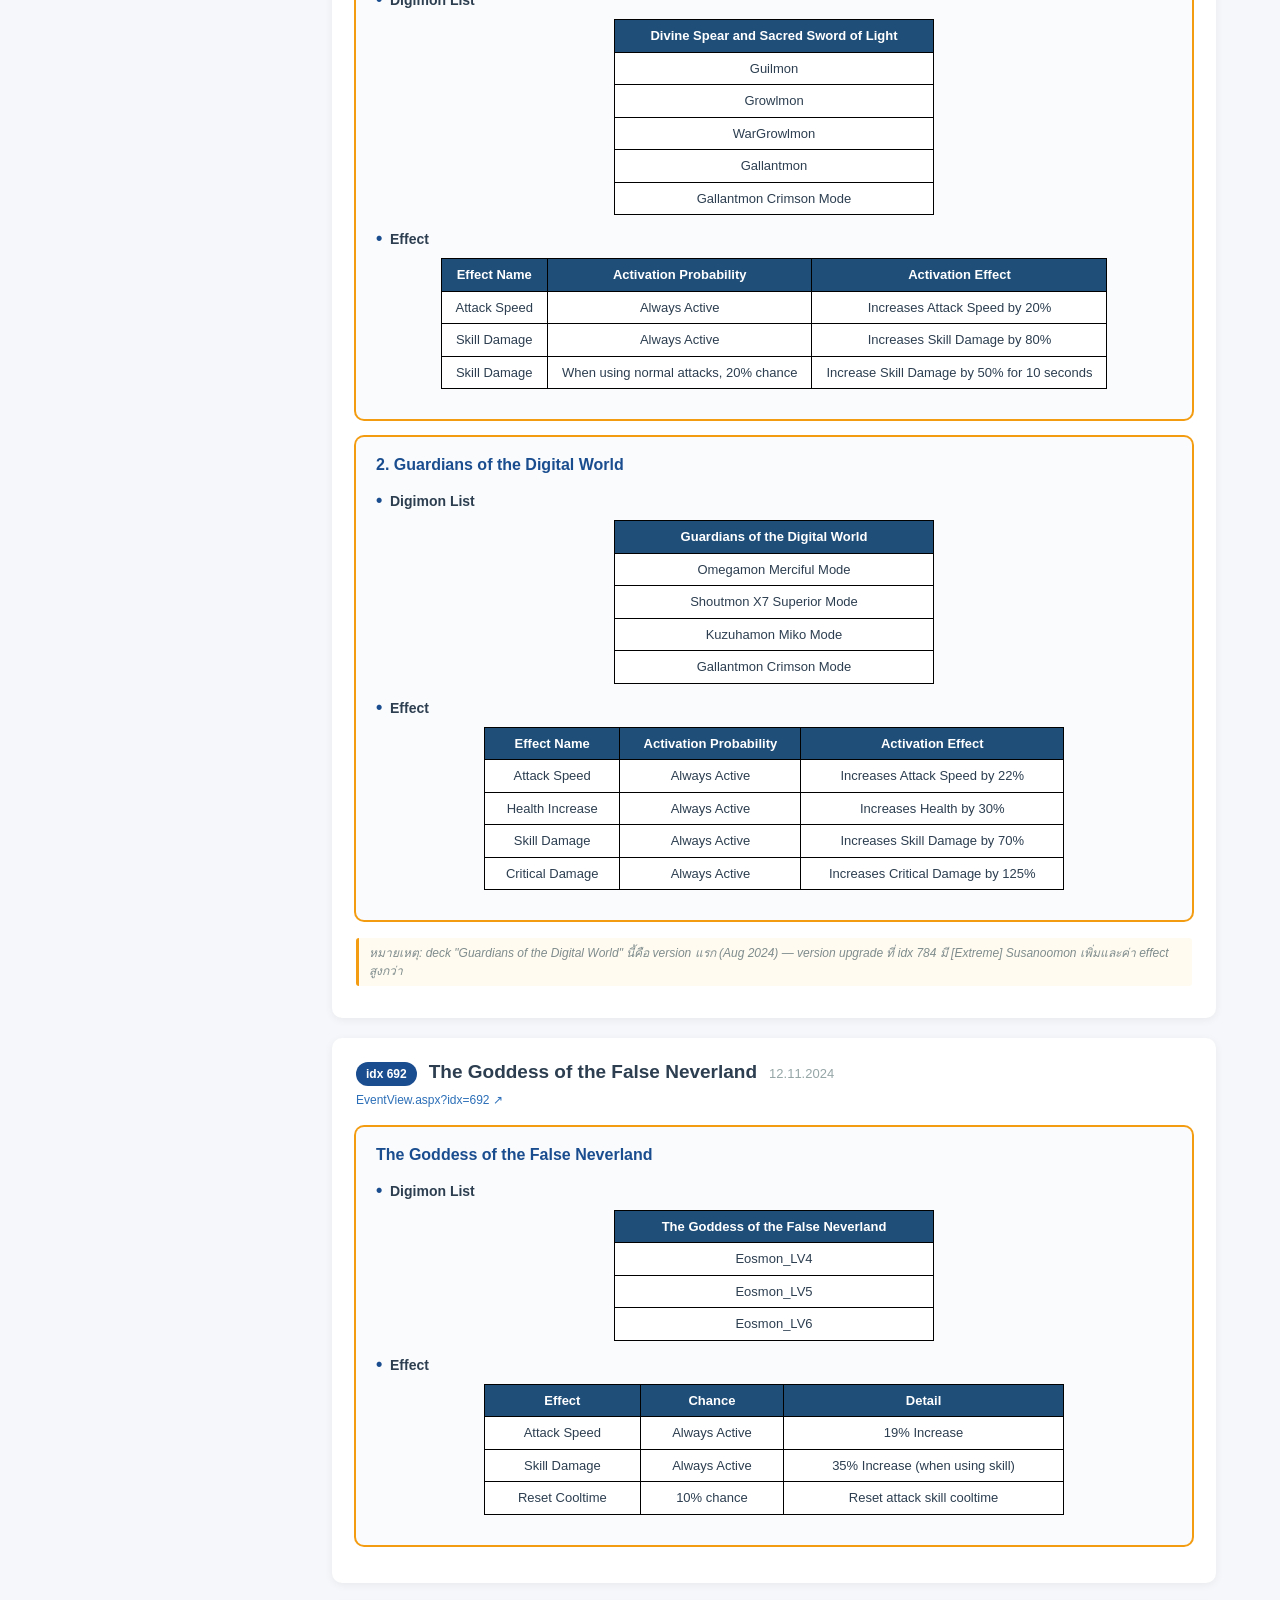
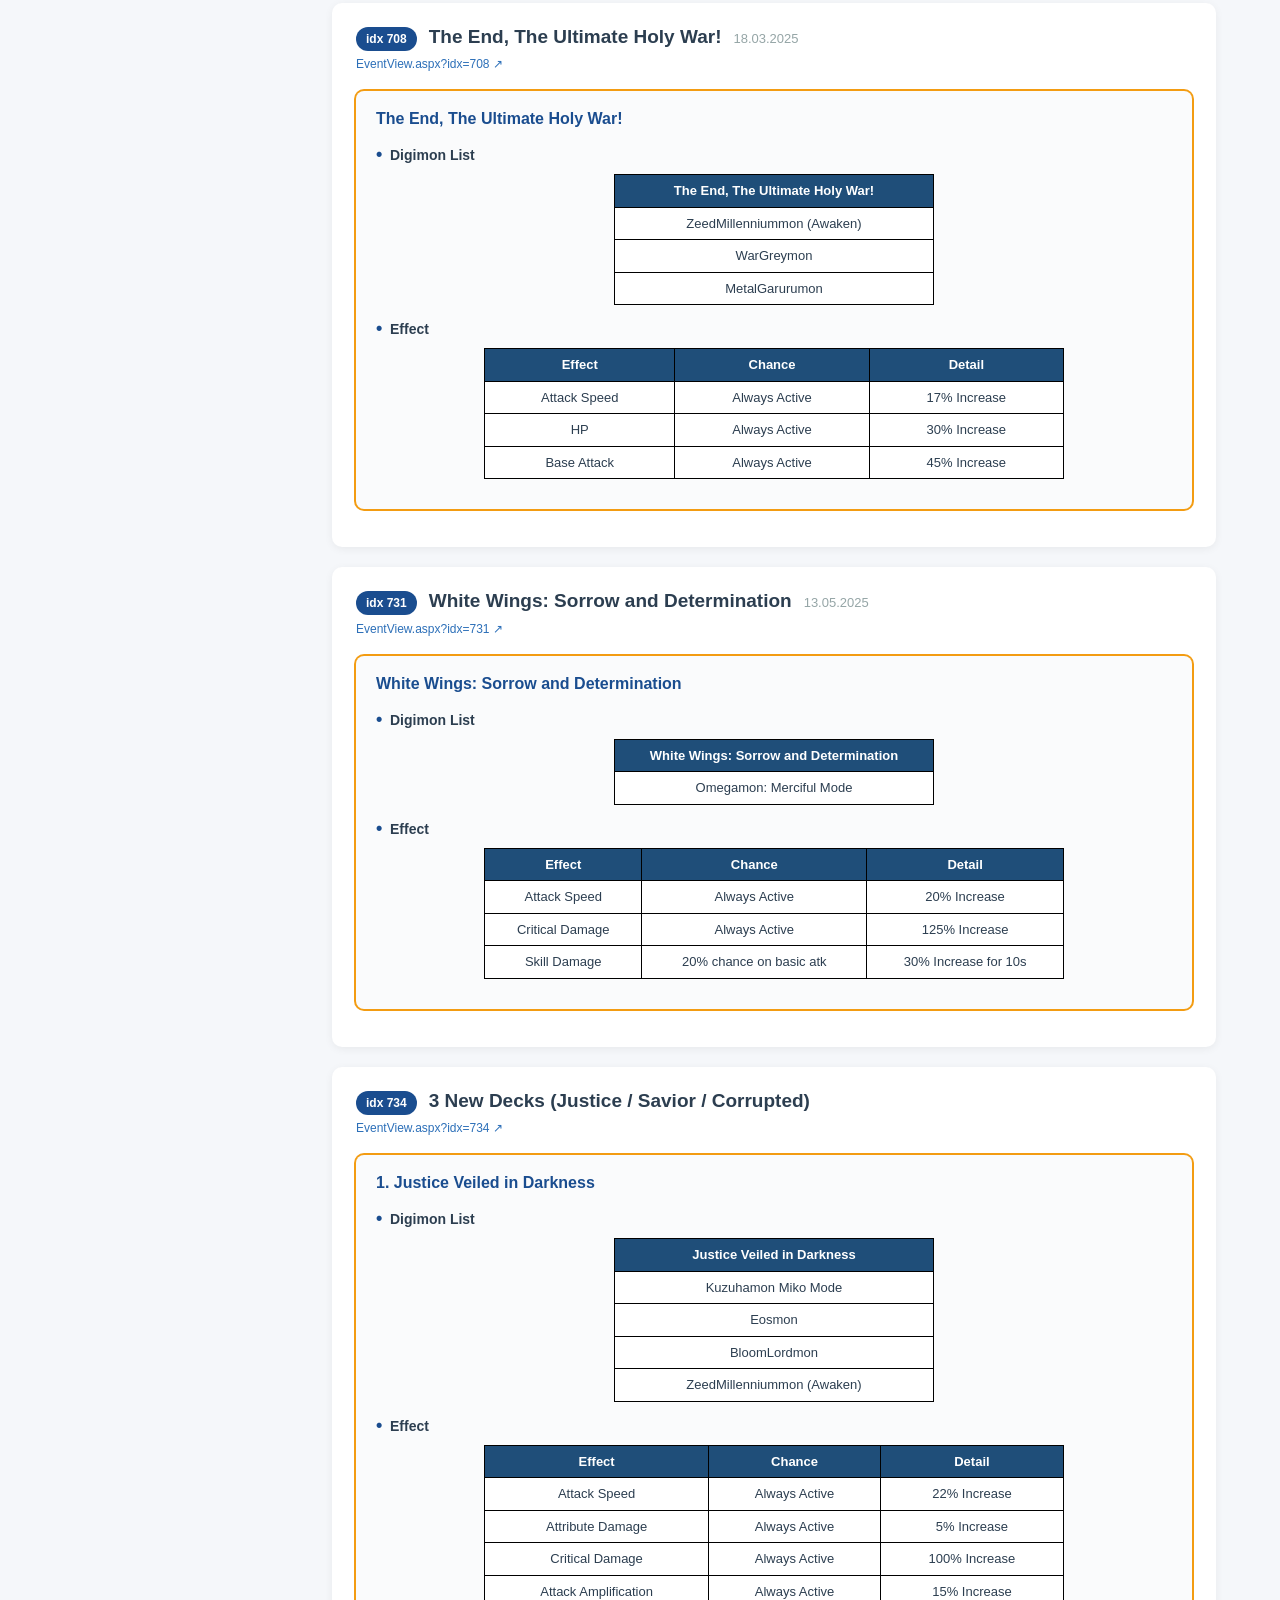
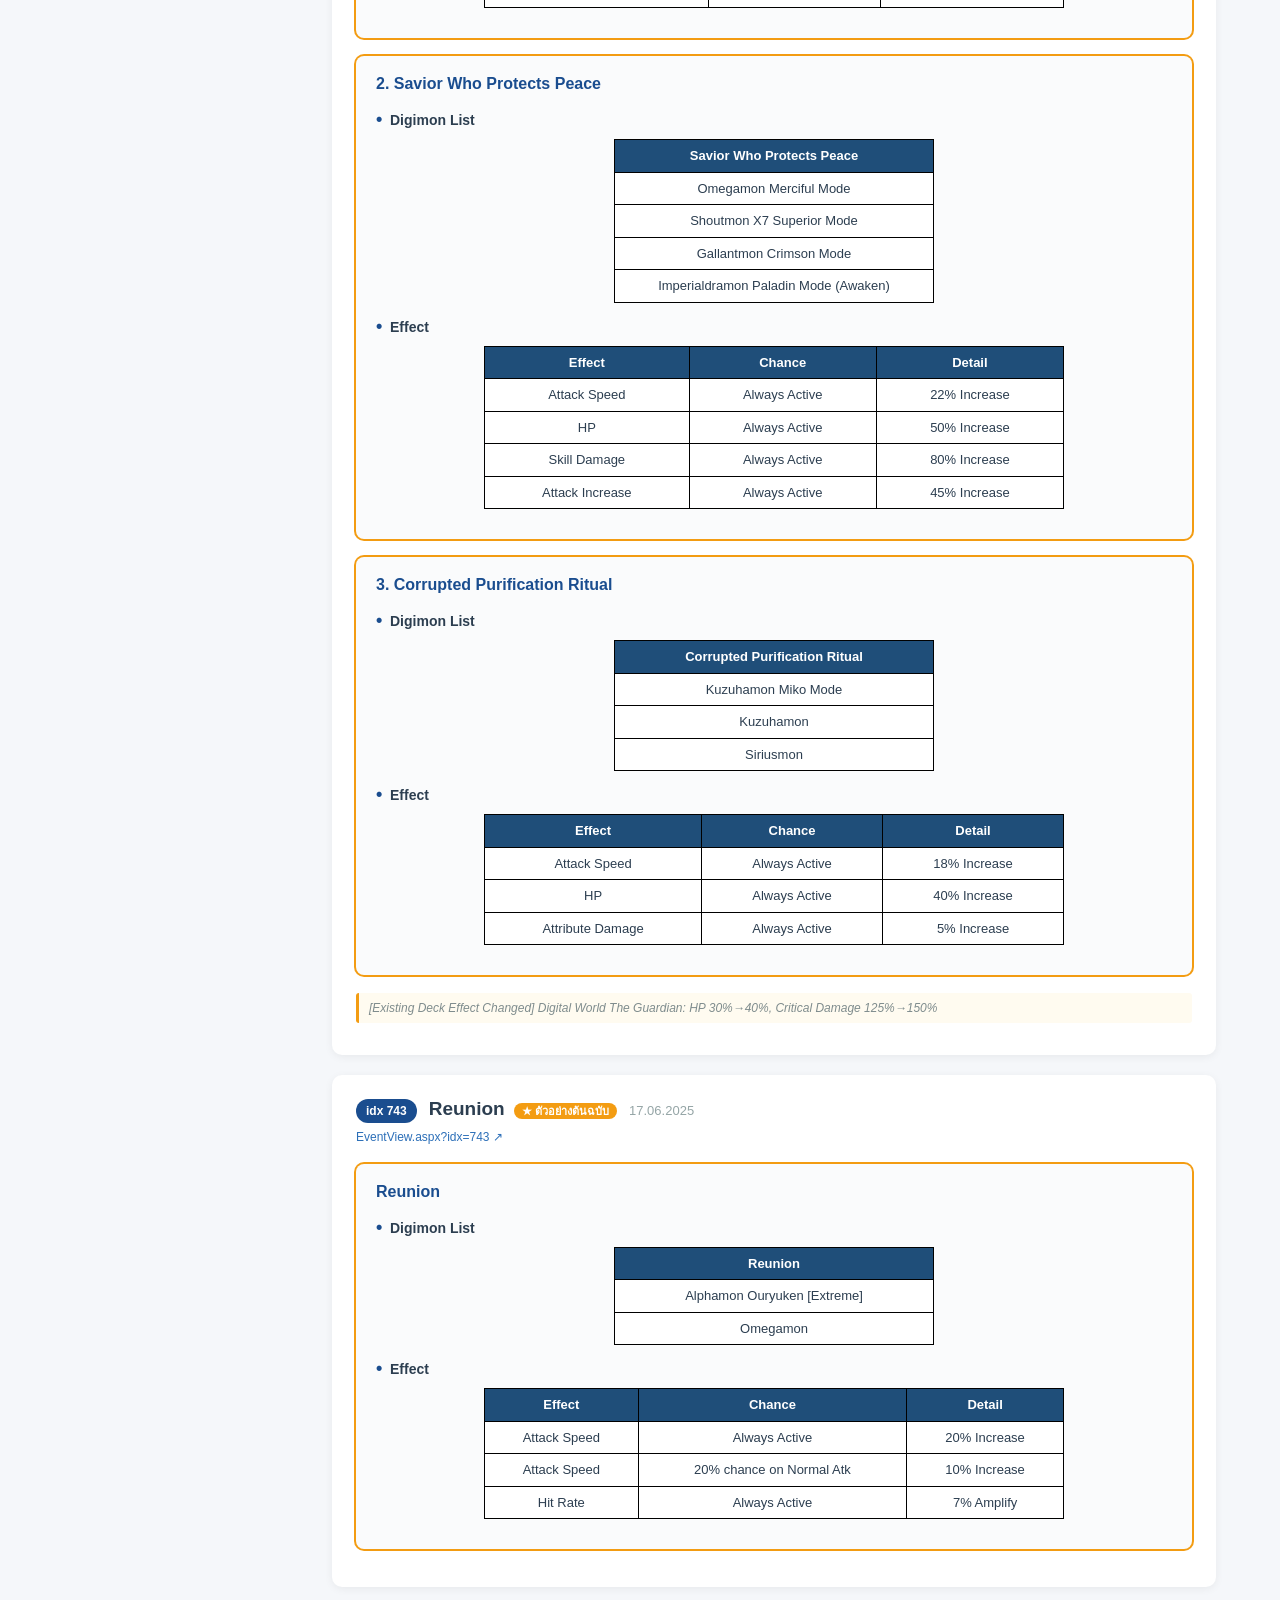
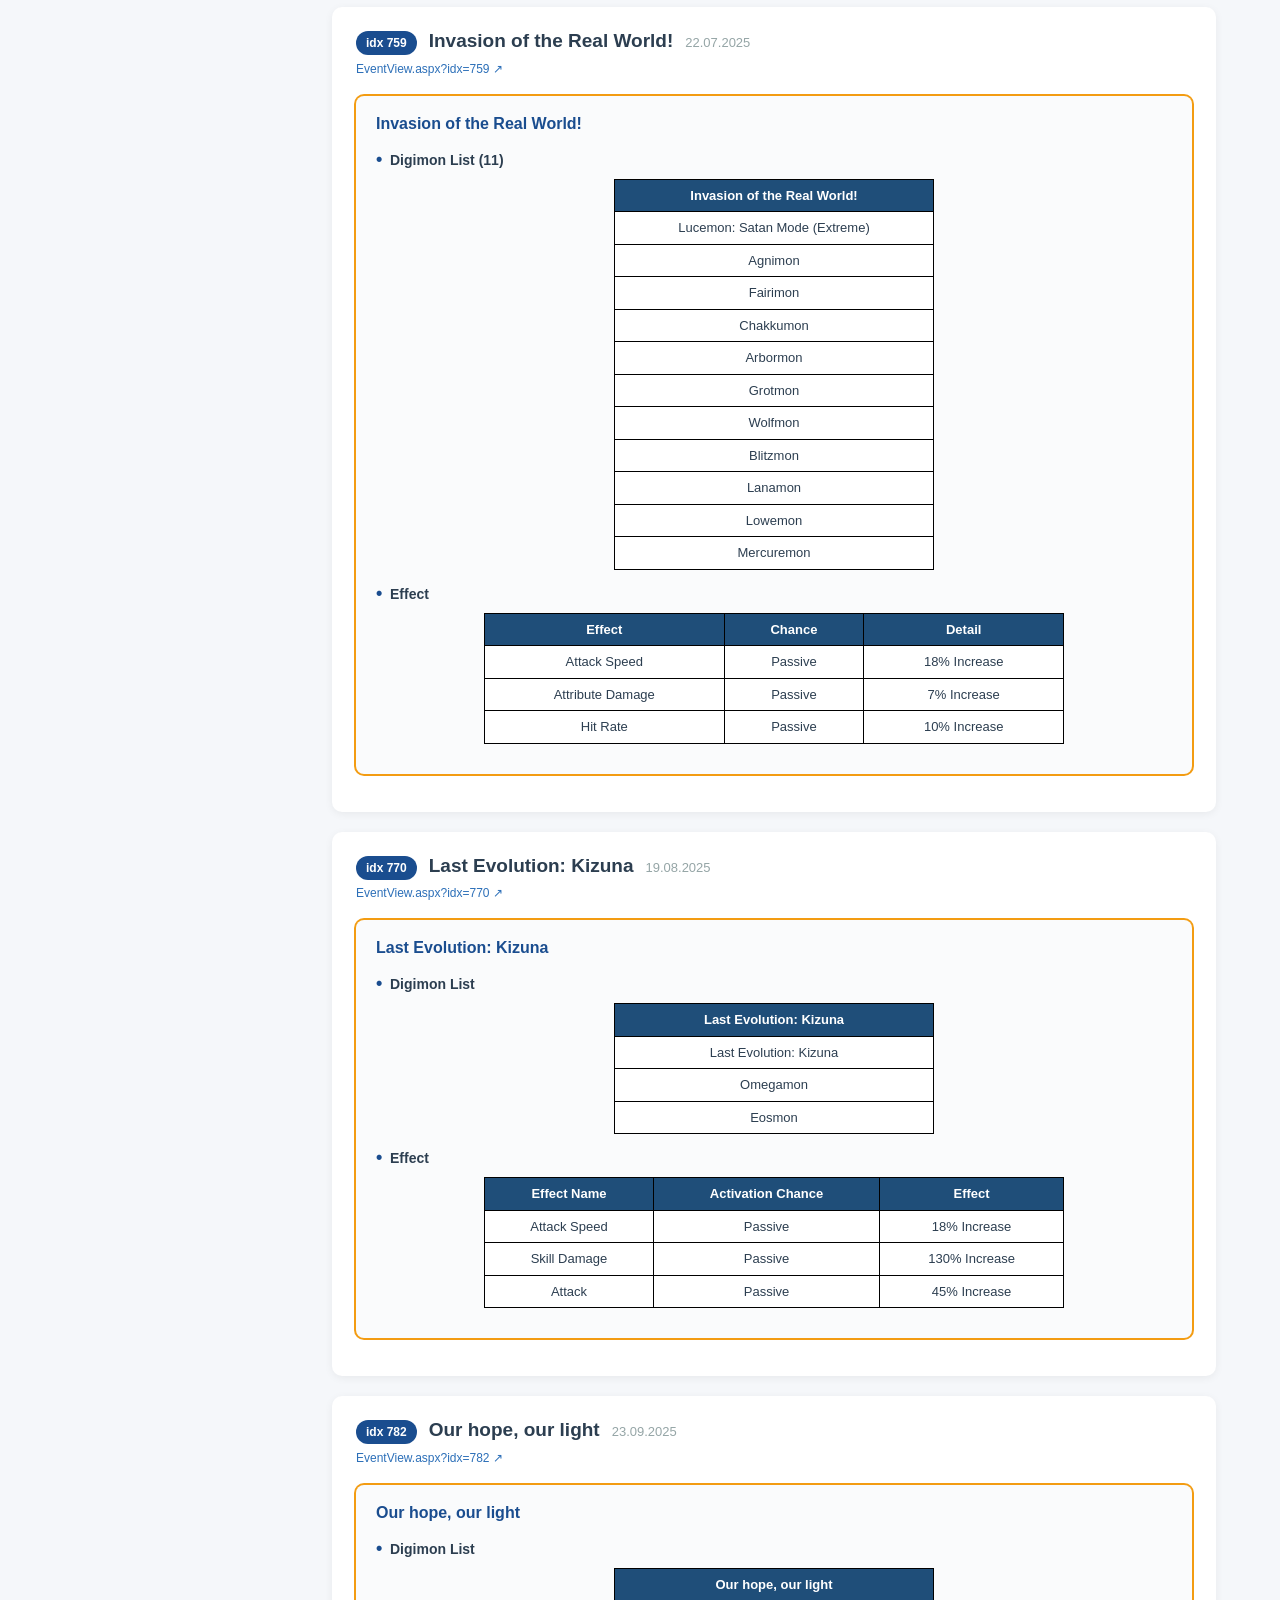
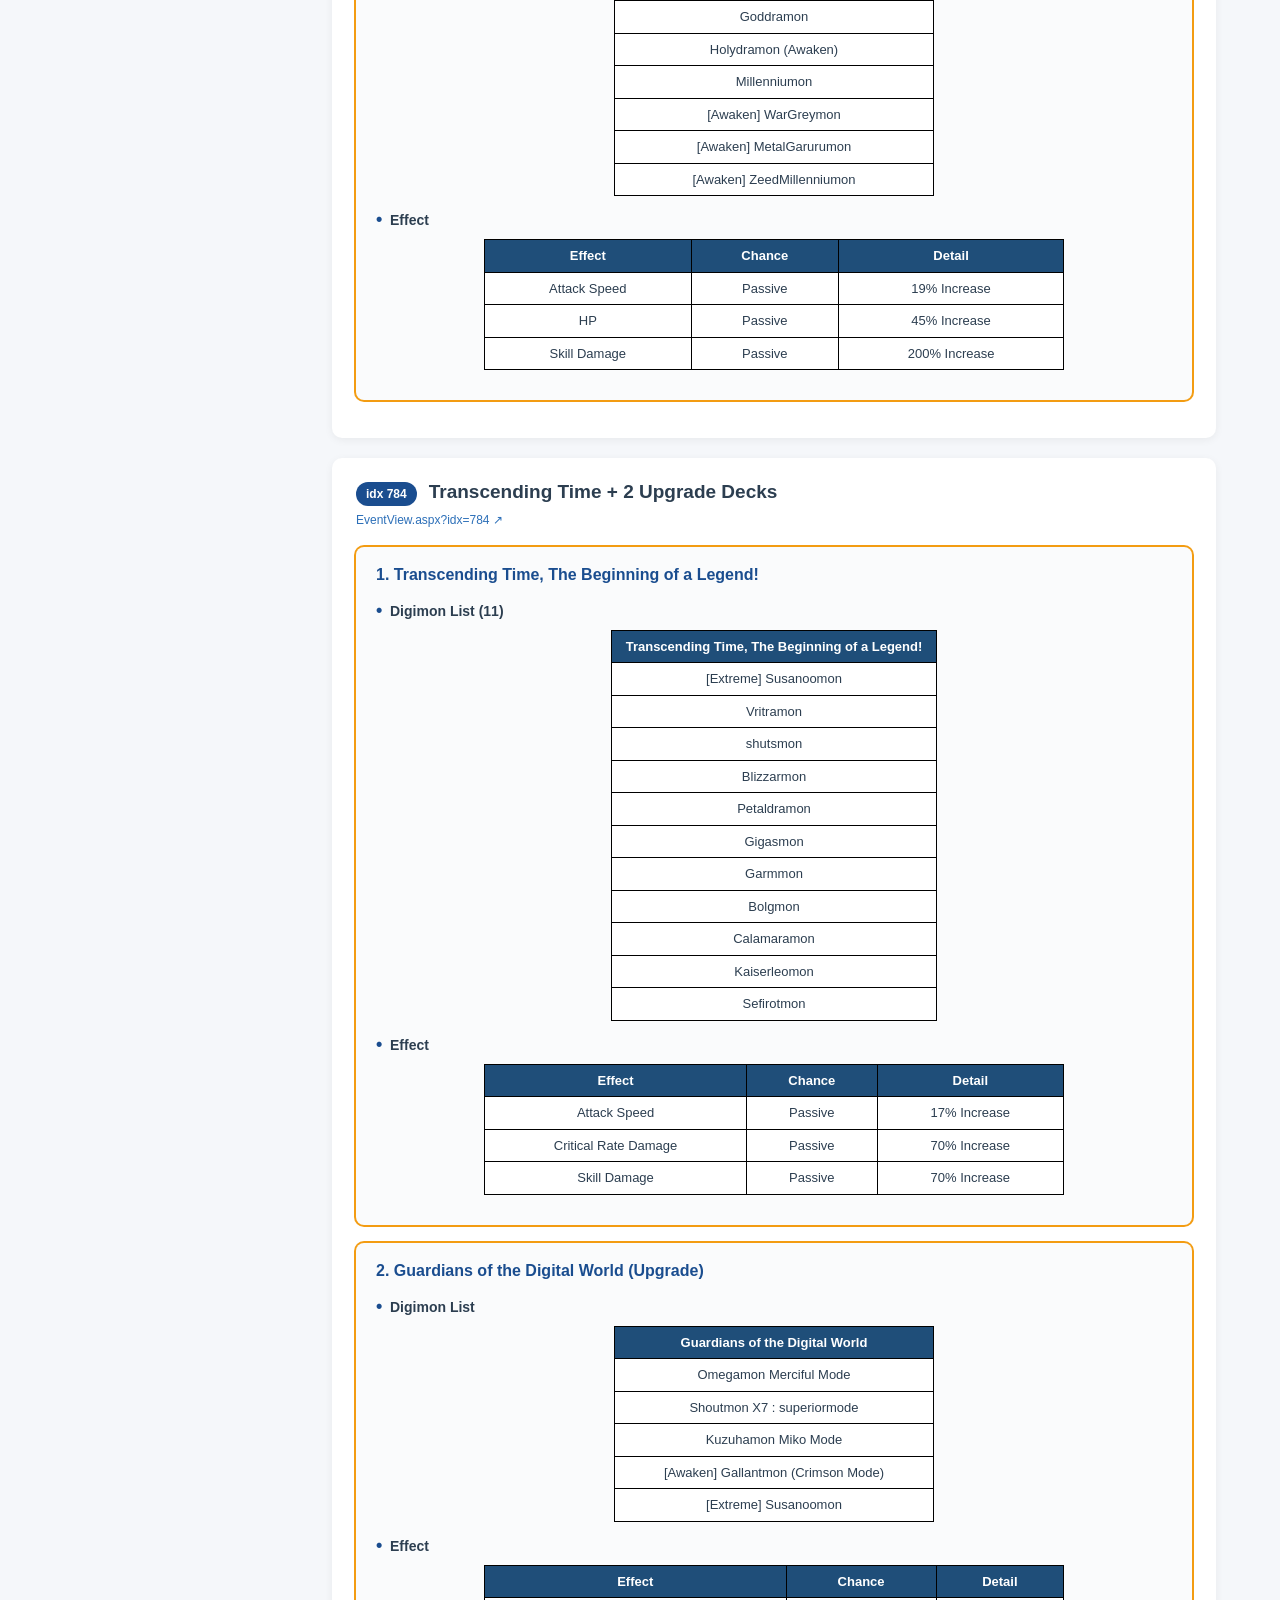
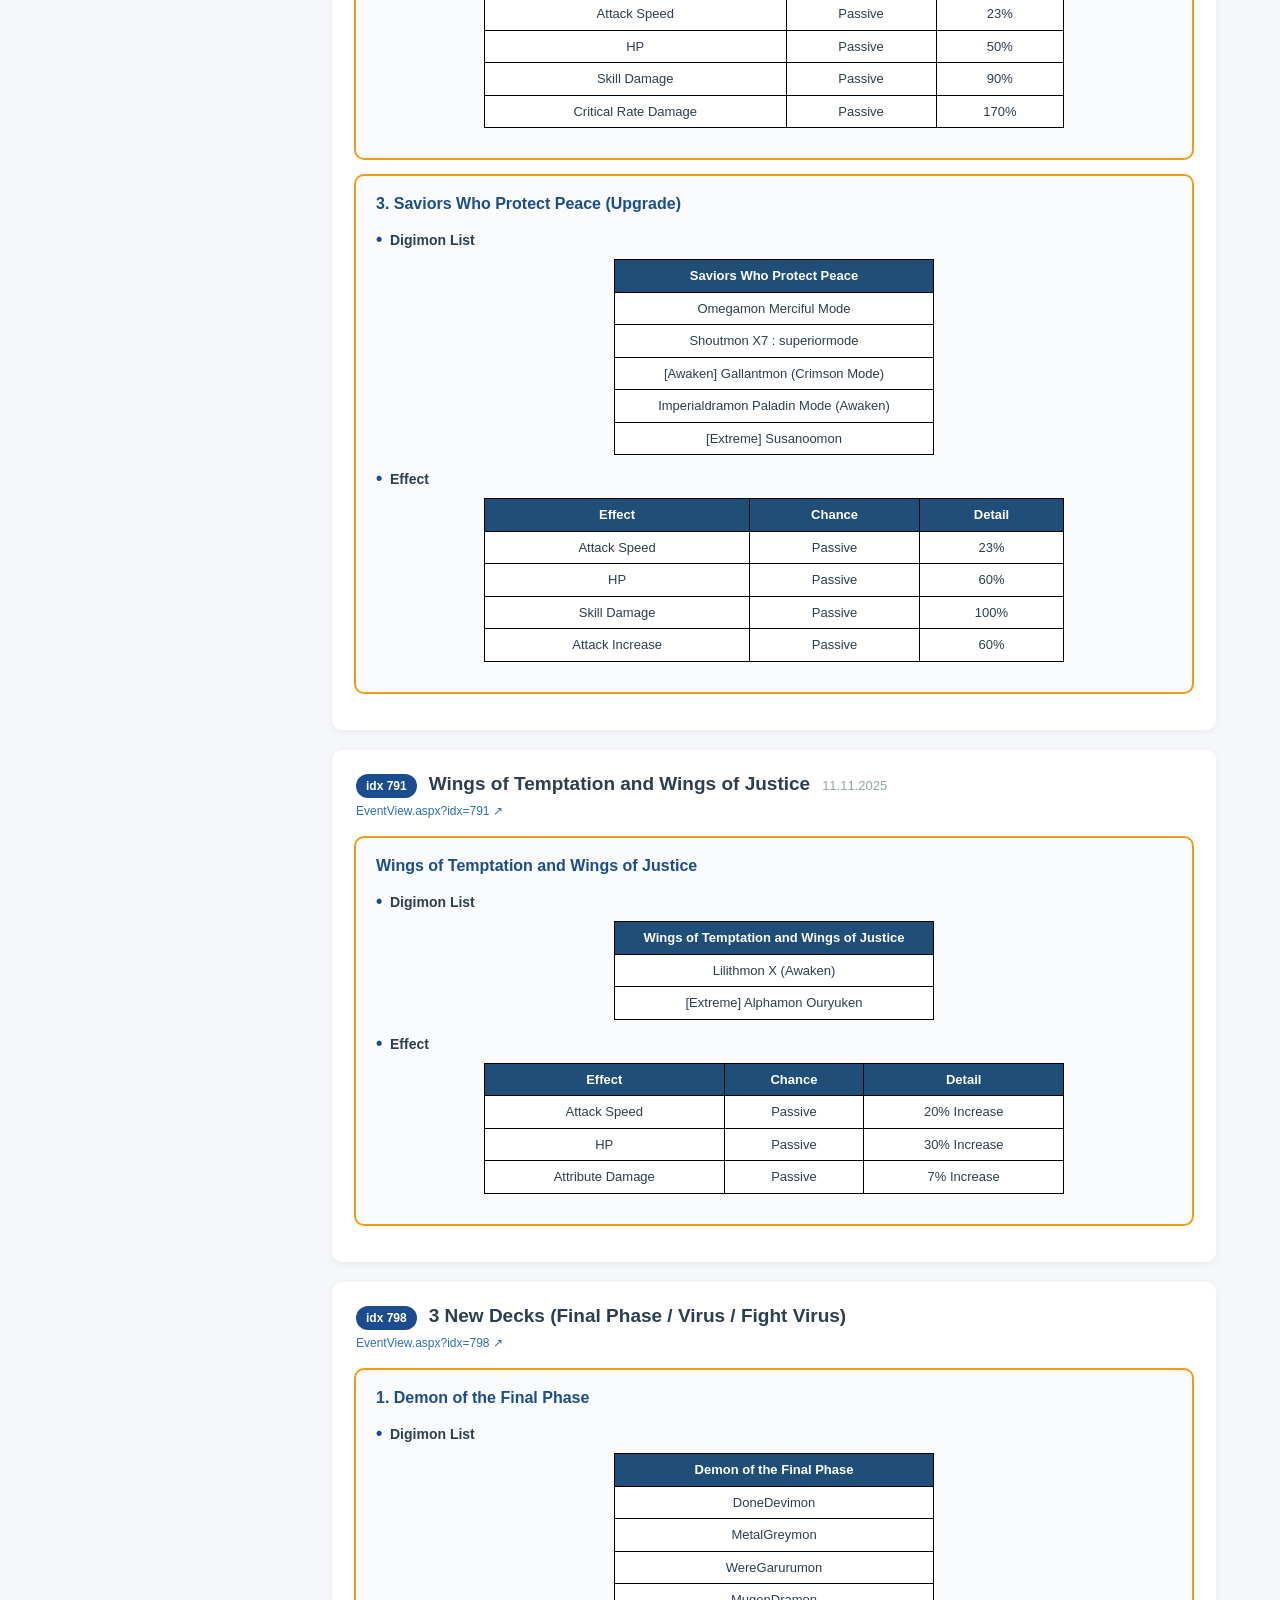
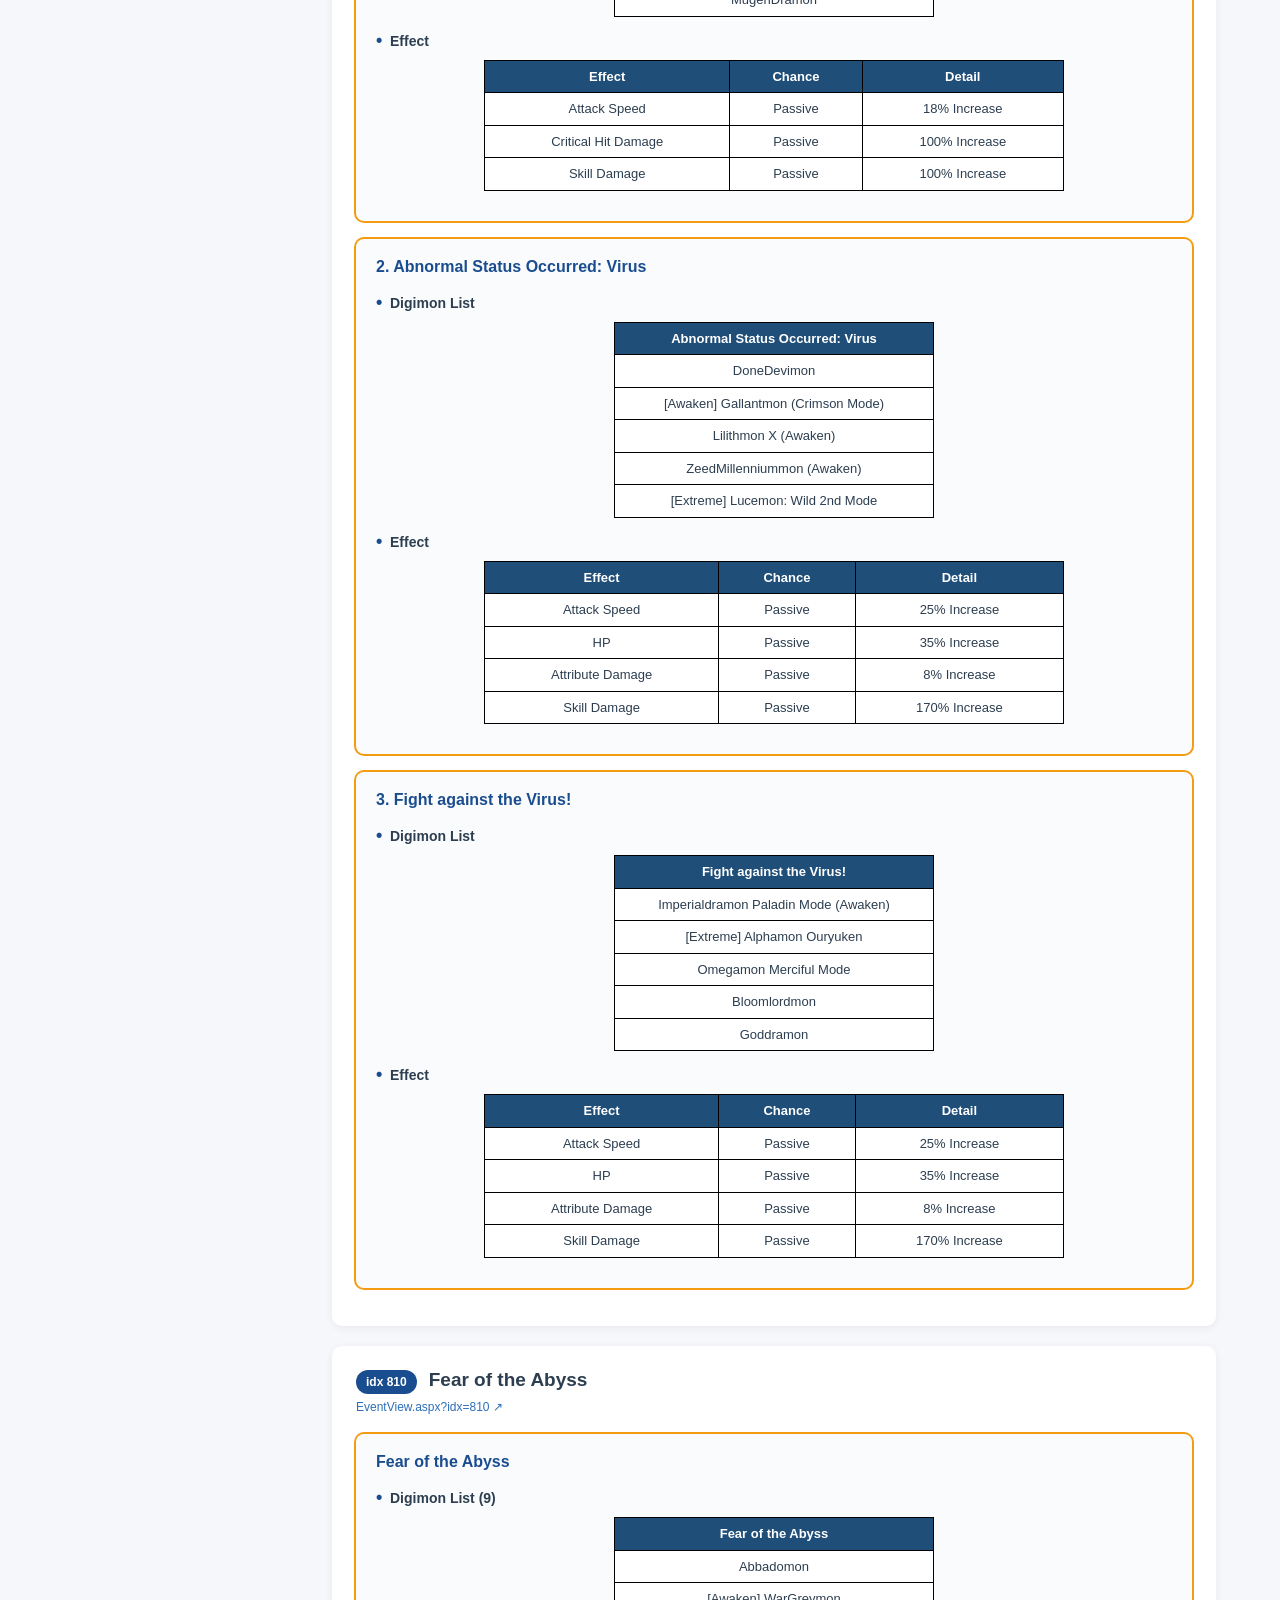
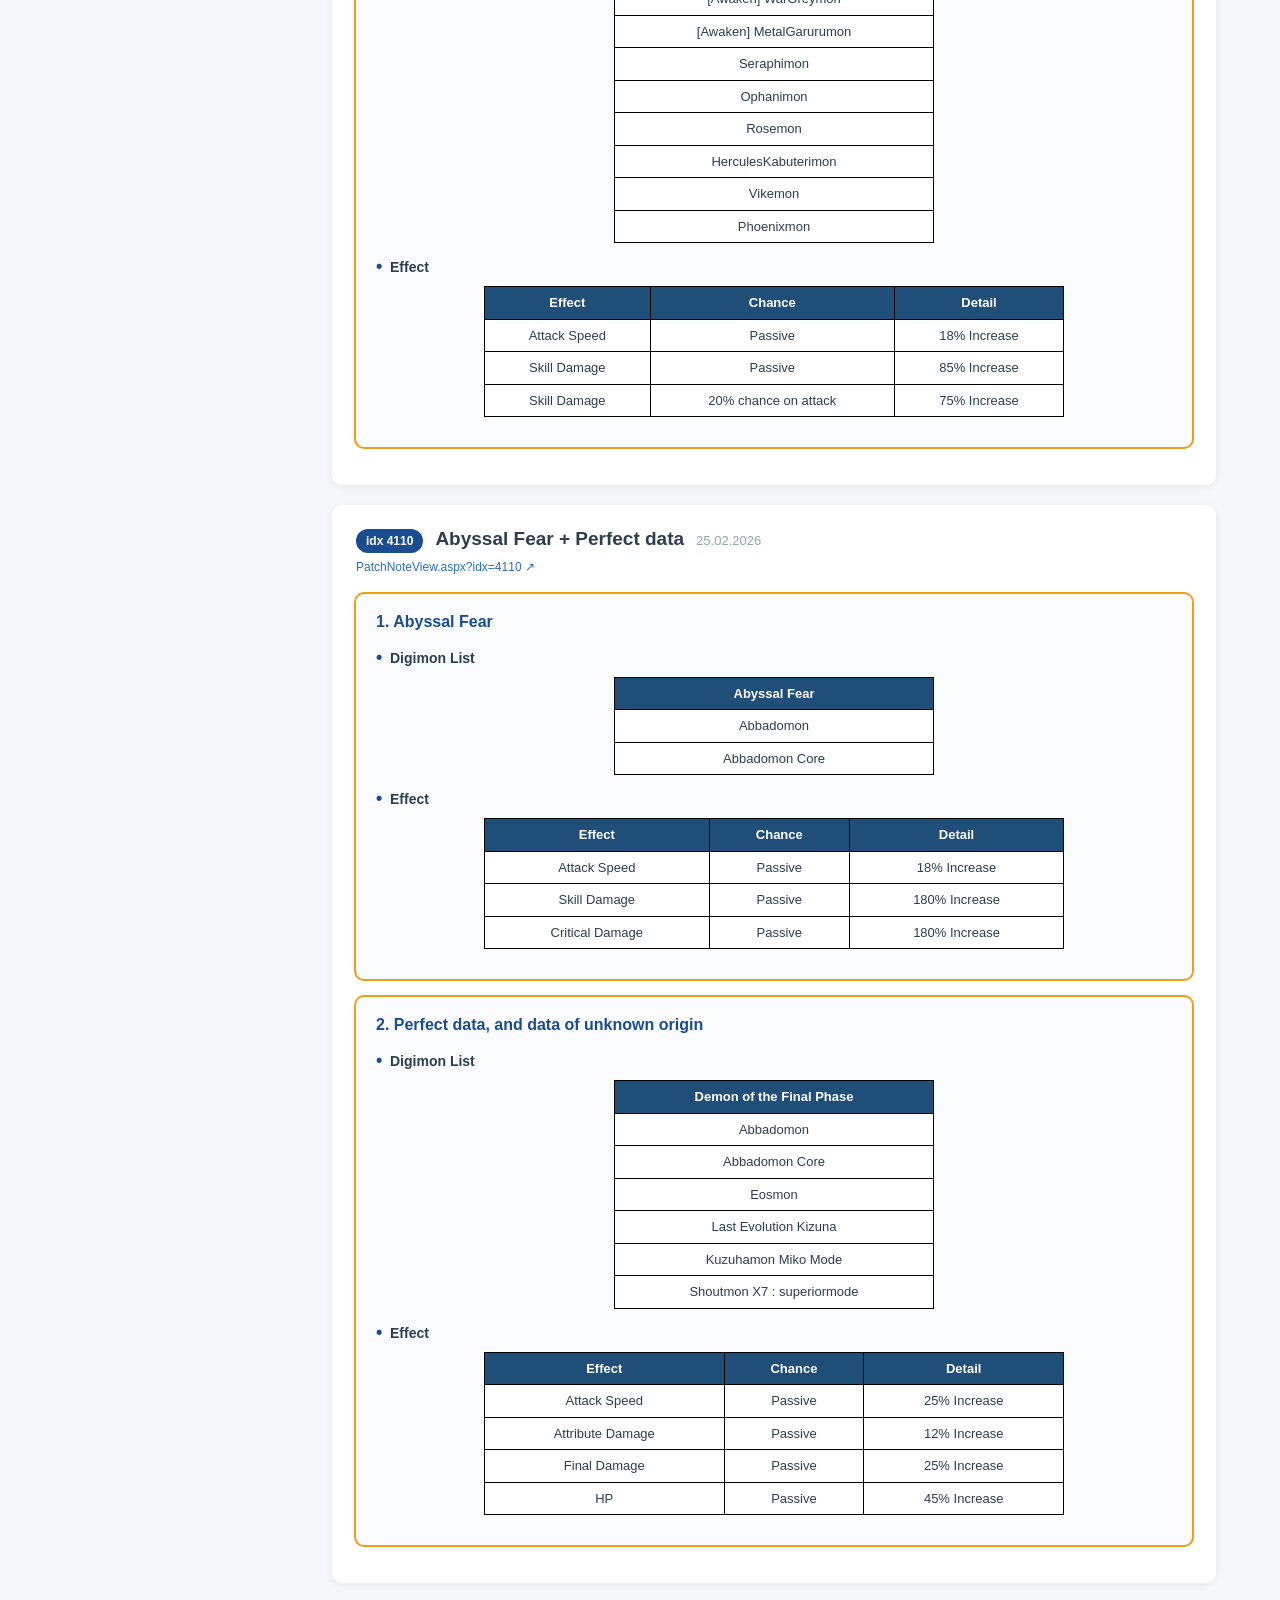
==== commit cf4d3a3b: "Unify digimon + deck reports — single theme, drop EventView/PatchNote split Both reports now render " ====
--- a/docs/decks.html
+++ b/docs/decks.html
@@ -31,15 +31,10 @@
   .hero-stat .lbl { font-size: 10.5px; opacity: 0.88; text-transform: uppercase; letter-spacing: 0.5px; margin-top: 4px; }
   .warn { background: #fff8e1; border-left: 4px solid #f39c12; padding: 10px 14px; border-radius: 4px; font-size: 13px; margin-bottom: 24px; }
 
-  /* Section headers */
-  .section-title { font-size: 22px; color: #fff; background: linear-gradient(135deg, #1a4d8f, #2c6fb8); padding: 12px 18px; border-radius: 8px; margin: 32px 0 16px 0; box-shadow: 0 2px 6px rgba(26,77,143,0.2); }
-  .section-title.patch { background: linear-gradient(135deg, #9b3f1a, #c0573a); box-shadow: 0 2px 6px rgba(155,63,26,0.2); }
-
   /* Post (idx) card */
   .post { background: white; border-radius: 10px; padding: 20px 24px; margin-bottom: 20px; box-shadow: 0 2px 8px rgba(0,0,0,0.06); }
   .post-header { display: flex; align-items: baseline; gap: 12px; flex-wrap: wrap; margin-bottom: 4px; }
   .post-header .idx-badge { background: #1a4d8f; color: white; padding: 3px 10px; border-radius: 12px; font-size: 12px; font-weight: 600; }
-  .post-header.patch .idx-badge { background: #9b3f1a; }
   .post-header h2 { color: #2c3e50; font-size: 19px; margin: 0; }
   .post-header .date { color: #95a5a6; font-size: 13px; }
   .src { font-size: 12px; margin: 0 0 16px 0; }
@@ -50,13 +45,11 @@
   /* Deck block */
   .deck { margin: 18px 0; padding: 16px 20px; background: #fafbfc; border-radius: 8px; box-shadow: 0 0 0 2px #f39c12; }
   .deck-name { font-size: 16px; font-weight: 700; color: #1a4d8f; margin-bottom: 14px; }
-  .deck.patch .deck-name { color: #9b3f1a; }
   .deck-body { display: block; }
 
   /* Labels — gameking bullet style */
   .gk-label { font-size: 14px; font-weight: 600; color: #2c3e50; margin: 14px 0 8px 0; padding-left: 14px; position: relative; }
   .gk-label::before { content: "•"; position: absolute; left: 0; color: #1a4d8f; font-size: 18px; line-height: 1; }
-  .deck.patch .gk-label::before { color: #9b3f1a; }
 
   /* Tables — match gameking original layout (centered, blue header, black borders) but use main font */
   .gk-table { border-collapse: collapse; margin: 4px auto 14px auto; background: white; font-size: 13px; }
@@ -96,9 +89,7 @@
 <!-- ===================== TOC ===================== -->
 <aside class="toc">
   <a href="./" class="nav-home">← Home</a>
-  <h3>สารบัญ</h3>
-
-  <h4>EventView (16 โพสต์)</h4>
+  <h3>สารบัญ (20 โพสต์)</h3>
   <a href="#e622">idx 622 — D5 and Ultimate DigiXros</a>
   <a href="#e663">idx 663 — White Wings (Gurei Tou + Garuru Hou)</a>
   <a href="#e673">idx 673 — God's Will + Four Holy Beasts</a>
@@ -115,8 +106,6 @@
   <a href="#e791">idx 791 — Wings of Temptation</a>
   <a href="#e798">idx 798 — Final Phase / Virus</a>
   <a href="#e810">idx 810 — Fear of the Abyss</a>
-
-  <h4>PatchNote (4 โพสต์)</h4>
   <a href="#p4110">idx 4110 — Abyssal Fear</a>
   <a href="#p4114">idx 4114 — True Form Destroyer</a>
   <a href="#p4121">idx 4121 — Wings of Justice</a>
@@ -843,14 +832,14 @@
 
   <!-- ============ 4110 ============ -->
   <section class="post" id="p4110">
-    <div class="post-header patch">
+    <div class="post-header">
       <span class="idx-badge">idx 4110</span>
       <h2>Abyssal Fear + Perfect data</h2>
       <span class="date">25.02.2026</span>
     </div>
     <p class="src"><a href="https://dmo.gameking.com/News/PatchNoteView.aspx?idx=4110" target="_blank">PatchNoteView.aspx?idx=4110 ↗</a></p>
 
-    <div class="deck patch">
+    <div class="deck">
       <div class="deck-name">1. Abyssal Fear</div>
       <div class="deck-body">
         <div>
@@ -870,7 +859,7 @@
       </div>
     </div>
 
-    <div class="deck patch">
+    <div class="deck">
       <div class="deck-name">2. Perfect data, and data of unknown origin</div>
       <div class="deck-body">
         <div>
@@ -896,14 +885,14 @@
 
   <!-- ============ 4114 ============ -->
   <section class="post" id="p4114">
-    <div class="post-header patch">
+    <div class="post-header">
       <span class="idx-badge">idx 4114</span>
       <h2>The True Form of the Destroyer</h2>
       <span class="date">04.03.2026</span>
     </div>
     <p class="src"><a href="https://dmo.gameking.com/News/PatchNoteView.aspx?idx=4114" target="_blank">PatchNoteView.aspx?idx=4114 ↗</a></p>
 
-    <div class="deck patch">
+    <div class="deck">
       <div class="deck-name">The True Form of the Destroyer</div>
       <div class="deck-body">
         <div>
@@ -931,14 +920,14 @@
 
   <!-- ============ 4121 ============ -->
   <section class="post" id="p4121">
-    <div class="post-header patch">
+    <div class="post-header">
       <span class="idx-badge">idx 4121</span>
       <h2>Wings of Justice (3 Decks)</h2>
       <span class="date">17.03.2026</span>
     </div>
     <p class="src"><a href="https://dmo.gameking.com/News/PatchNoteView.aspx?idx=4121" target="_blank">PatchNoteView.aspx?idx=4121 ↗</a></p>
 
-    <div class="deck patch">
+    <div class="deck">
       <div class="deck-name">1. Wings of Justice</div>
       <div class="deck-body">
         <div>
@@ -958,7 +947,7 @@
       </div>
     </div>
 
-    <div class="deck patch">
+    <div class="deck">
       <div class="deck-name">2. Tempting Wings of Justice</div>
       <div class="deck-body">
         <div>
@@ -978,7 +967,7 @@
       </div>
     </div>
 
-    <div class="deck patch">
+    <div class="deck">
       <div class="deck-name">3. The Nullifiers</div>
       <div class="deck-body">
         <div>
@@ -1004,14 +993,14 @@
 
   <!-- ============ 4148 ============ -->
   <section class="post" id="p4148">
-    <div class="post-header patch">
+    <div class="post-header">
       <span class="idx-badge">idx 4148</span>
       <h2>Quantumon (3 Decks)</h2>
       <span class="date">20.05.2026</span>
     </div>
     <p class="src"><a href="https://dmo.gameking.com/News/PatchNoteView.aspx?idx=4148" target="_blank">PatchNoteView.aspx?idx=4148 ↗</a></p>
 
-    <div class="deck patch">
+    <div class="deck">
       <div class="deck-name">1. One who resides in Lark</div>
       <div class="deck-body">
         <div>
@@ -1031,7 +1020,7 @@
       </div>
     </div>
 
-    <div class="deck patch">
+    <div class="deck">
       <div class="deck-name">2. A being that sends Digimon to the human world</div>
       <div class="deck-body">
         <div>
@@ -1051,7 +1040,7 @@
       </div>
     </div>
 
-    <div class="deck patch">
+    <div class="deck">
       <div class="deck-name">3. Neutral type Digimon</div>
       <div class="deck-body">
         <div>
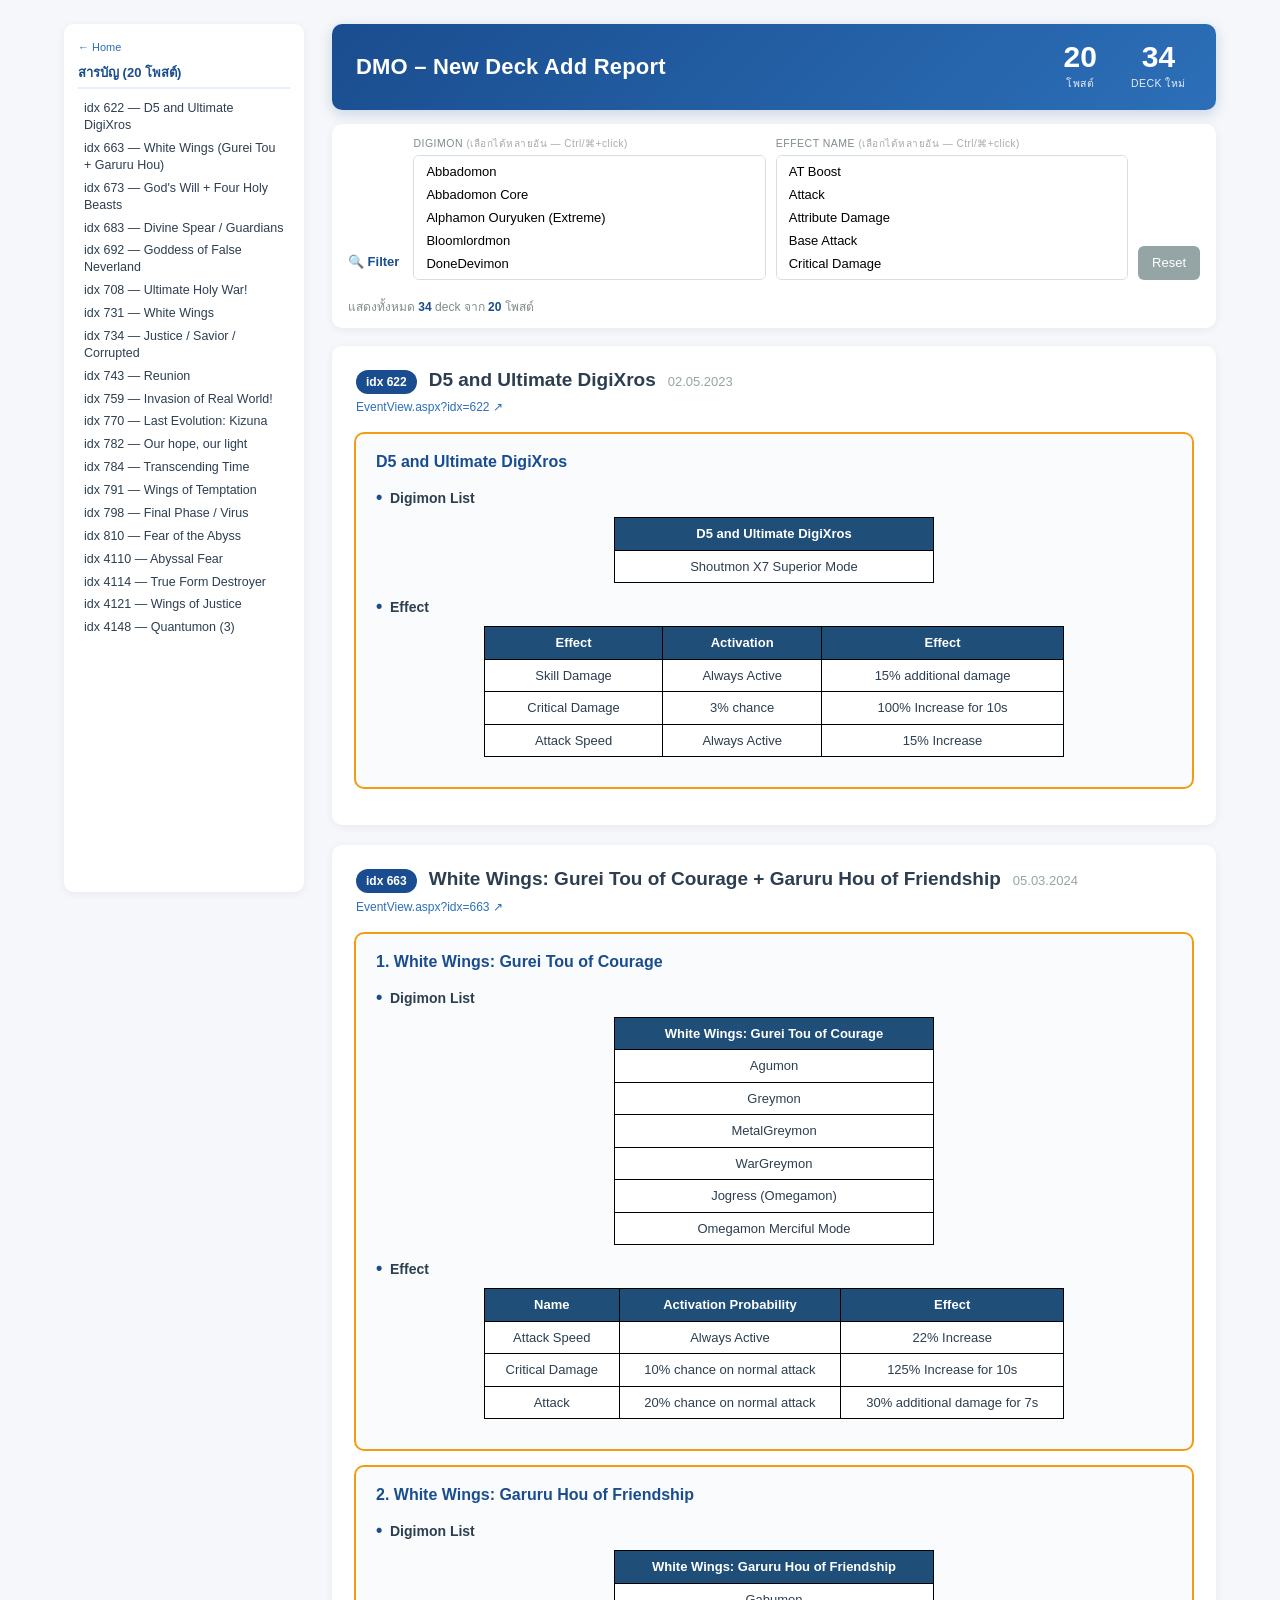
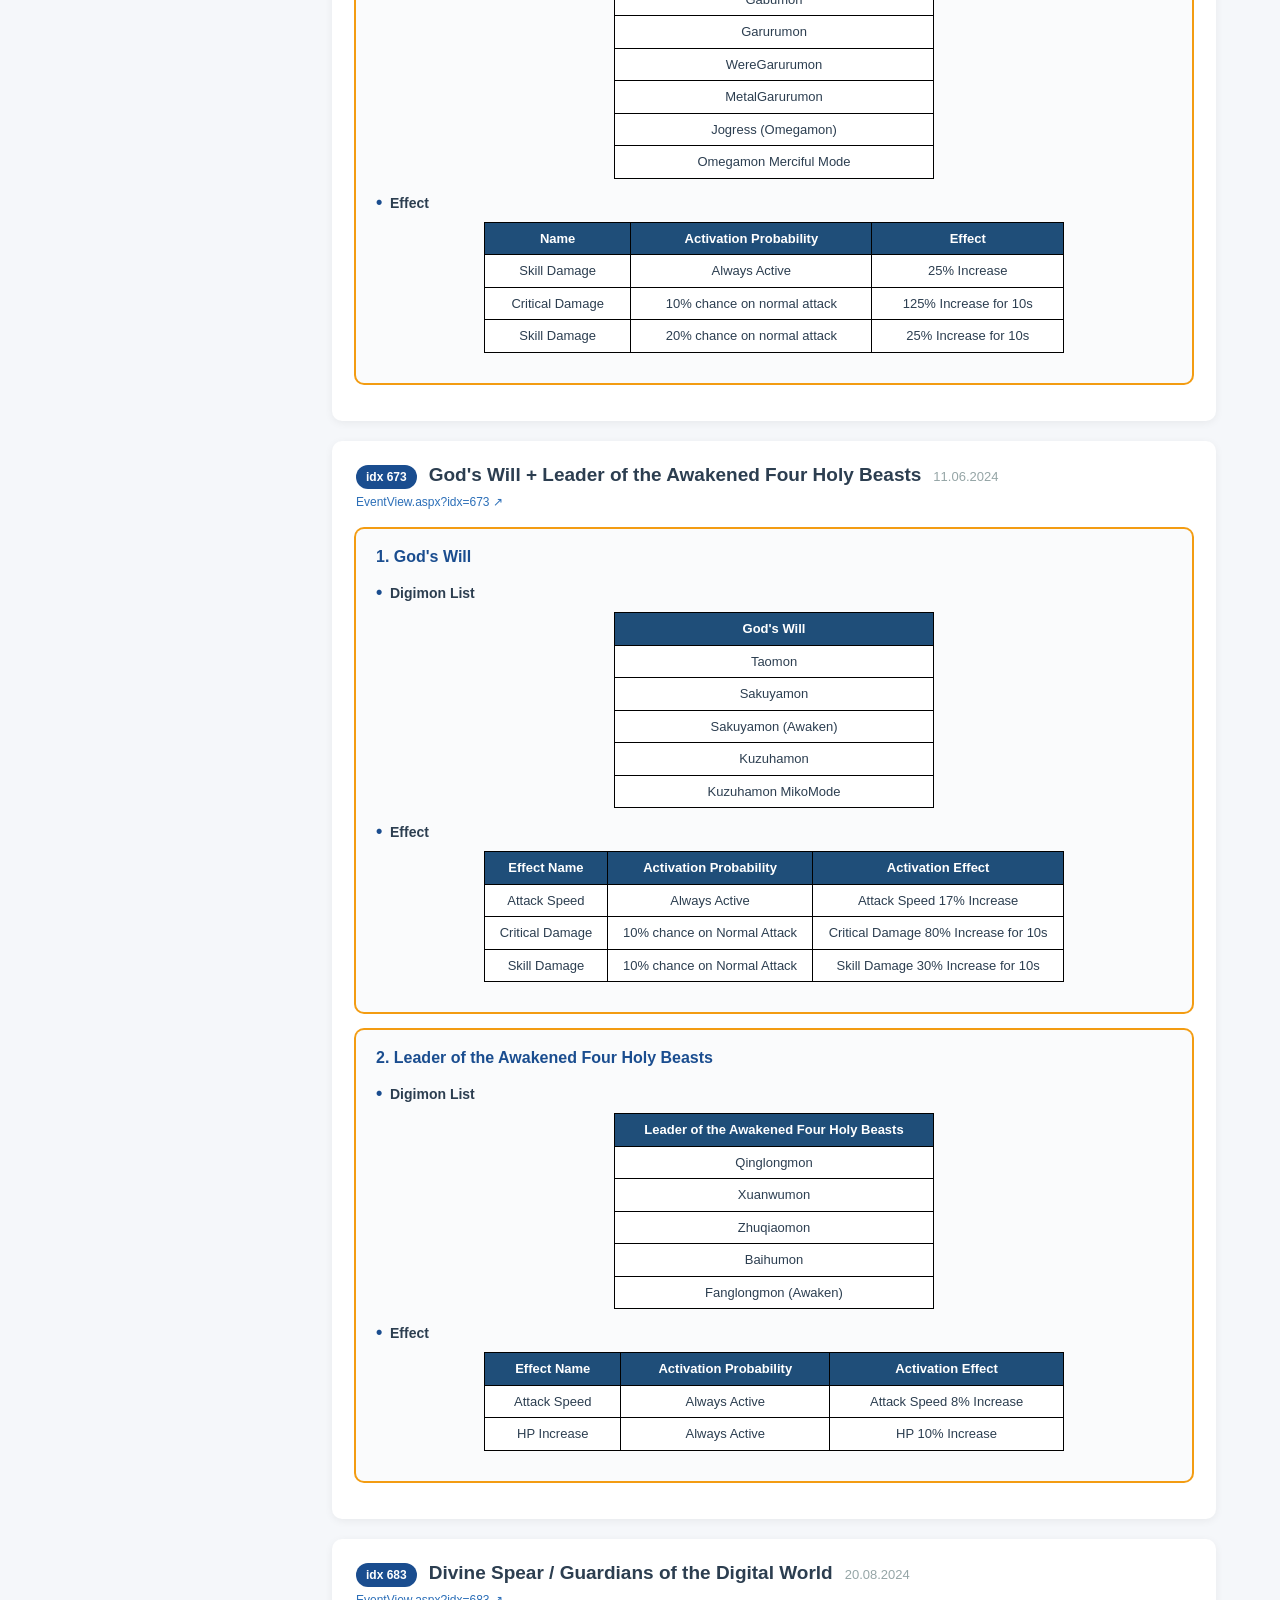
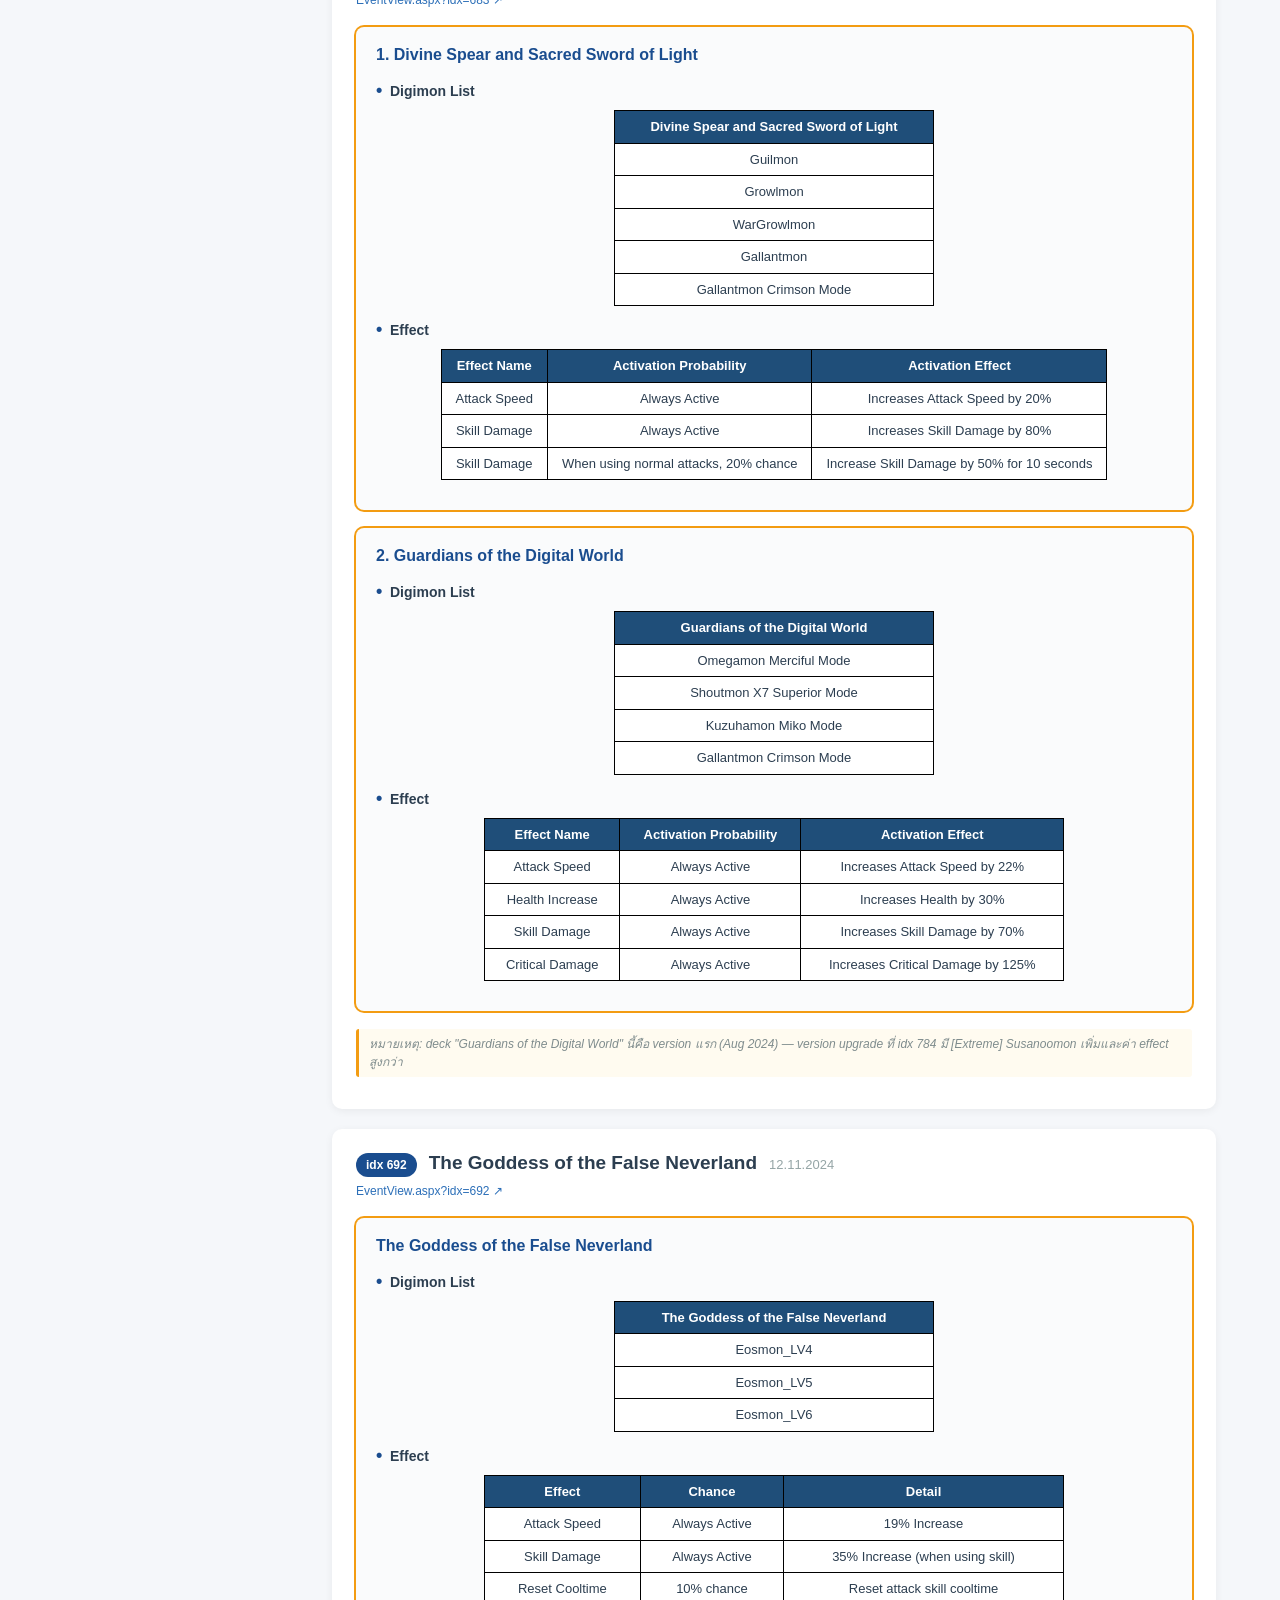
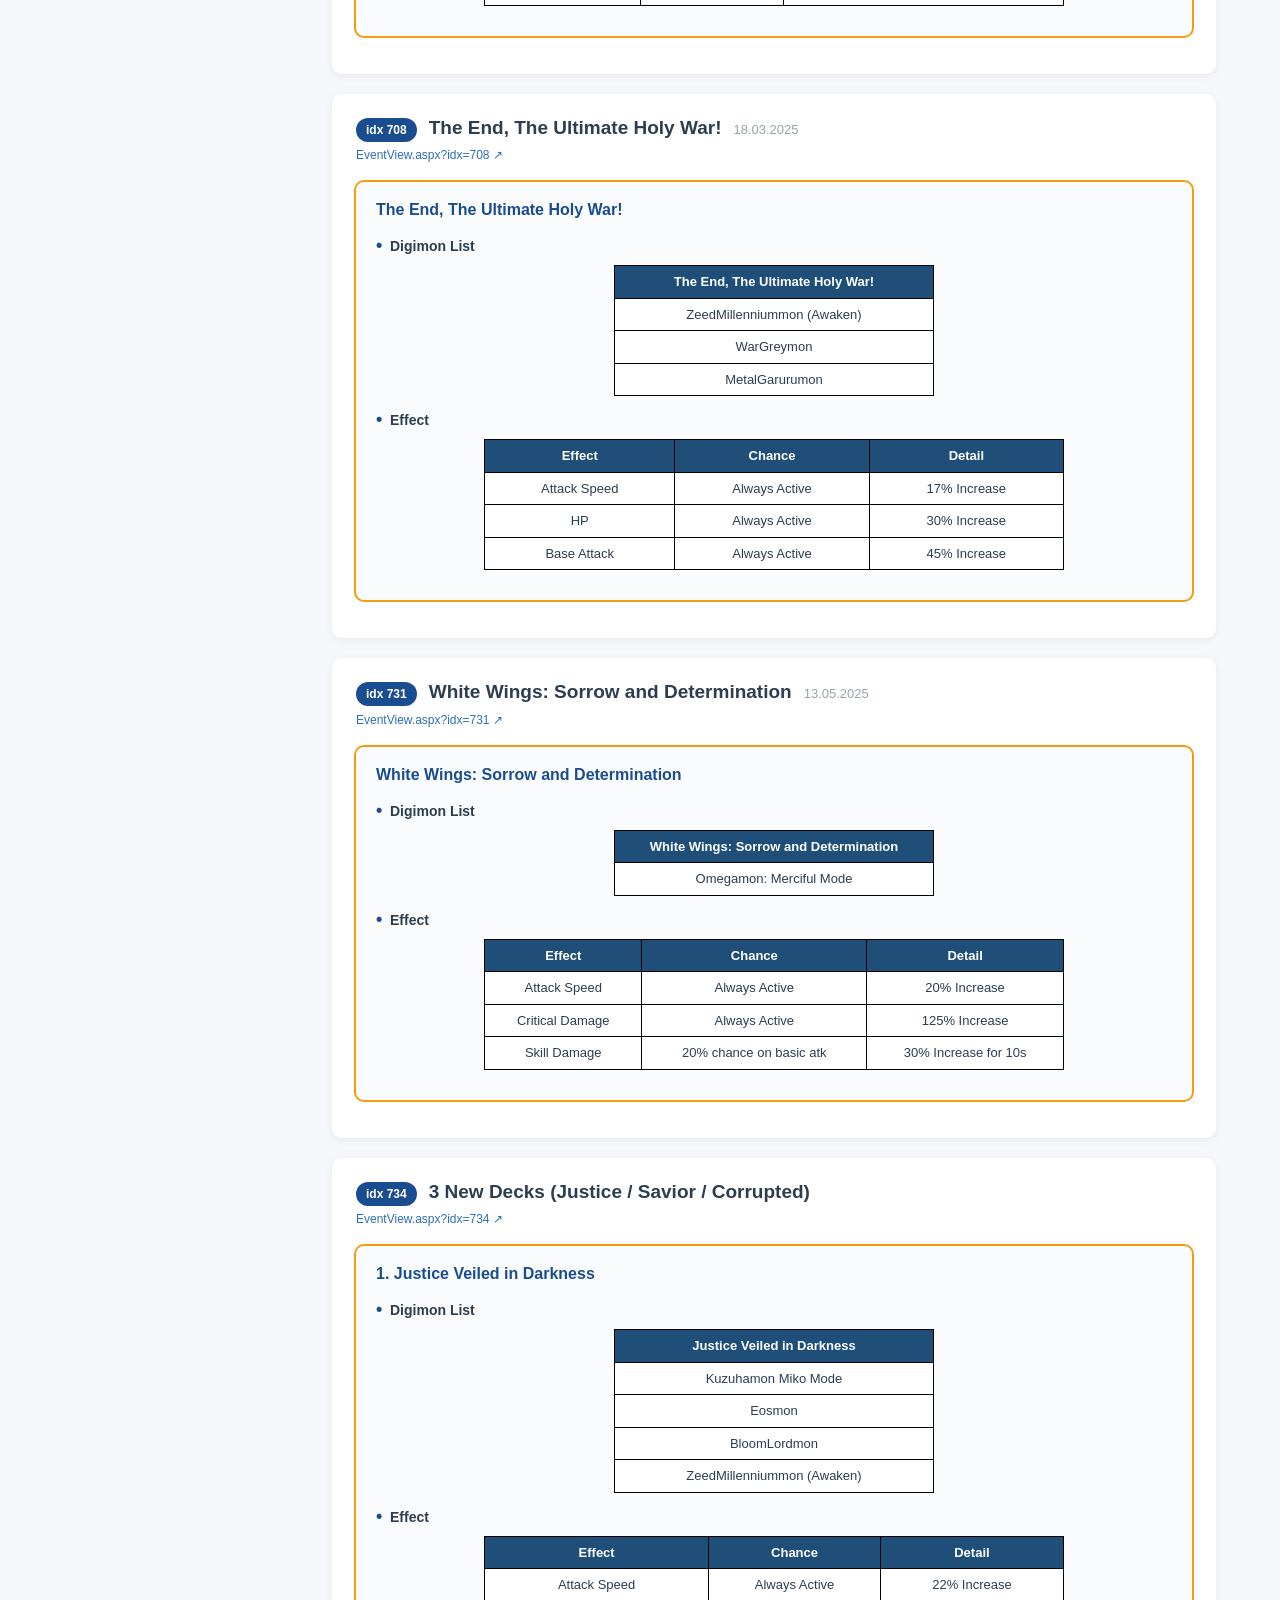
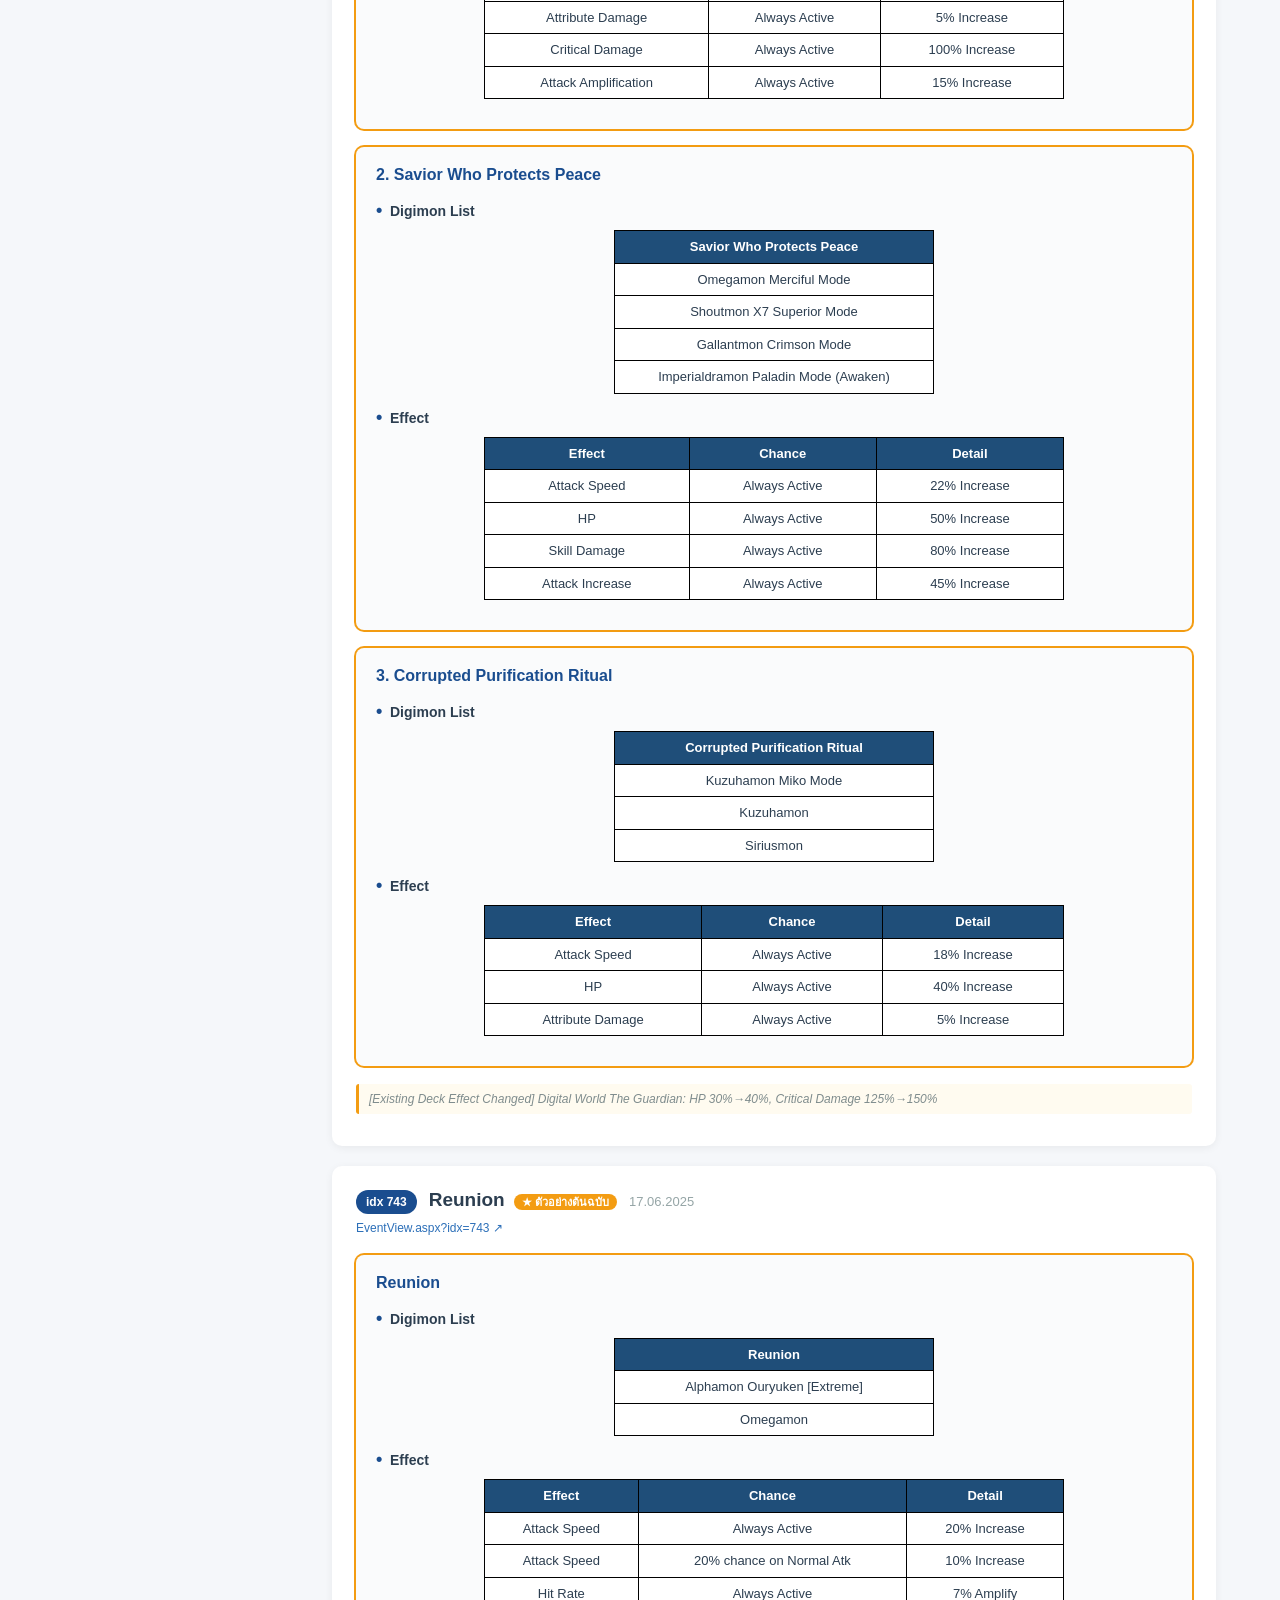
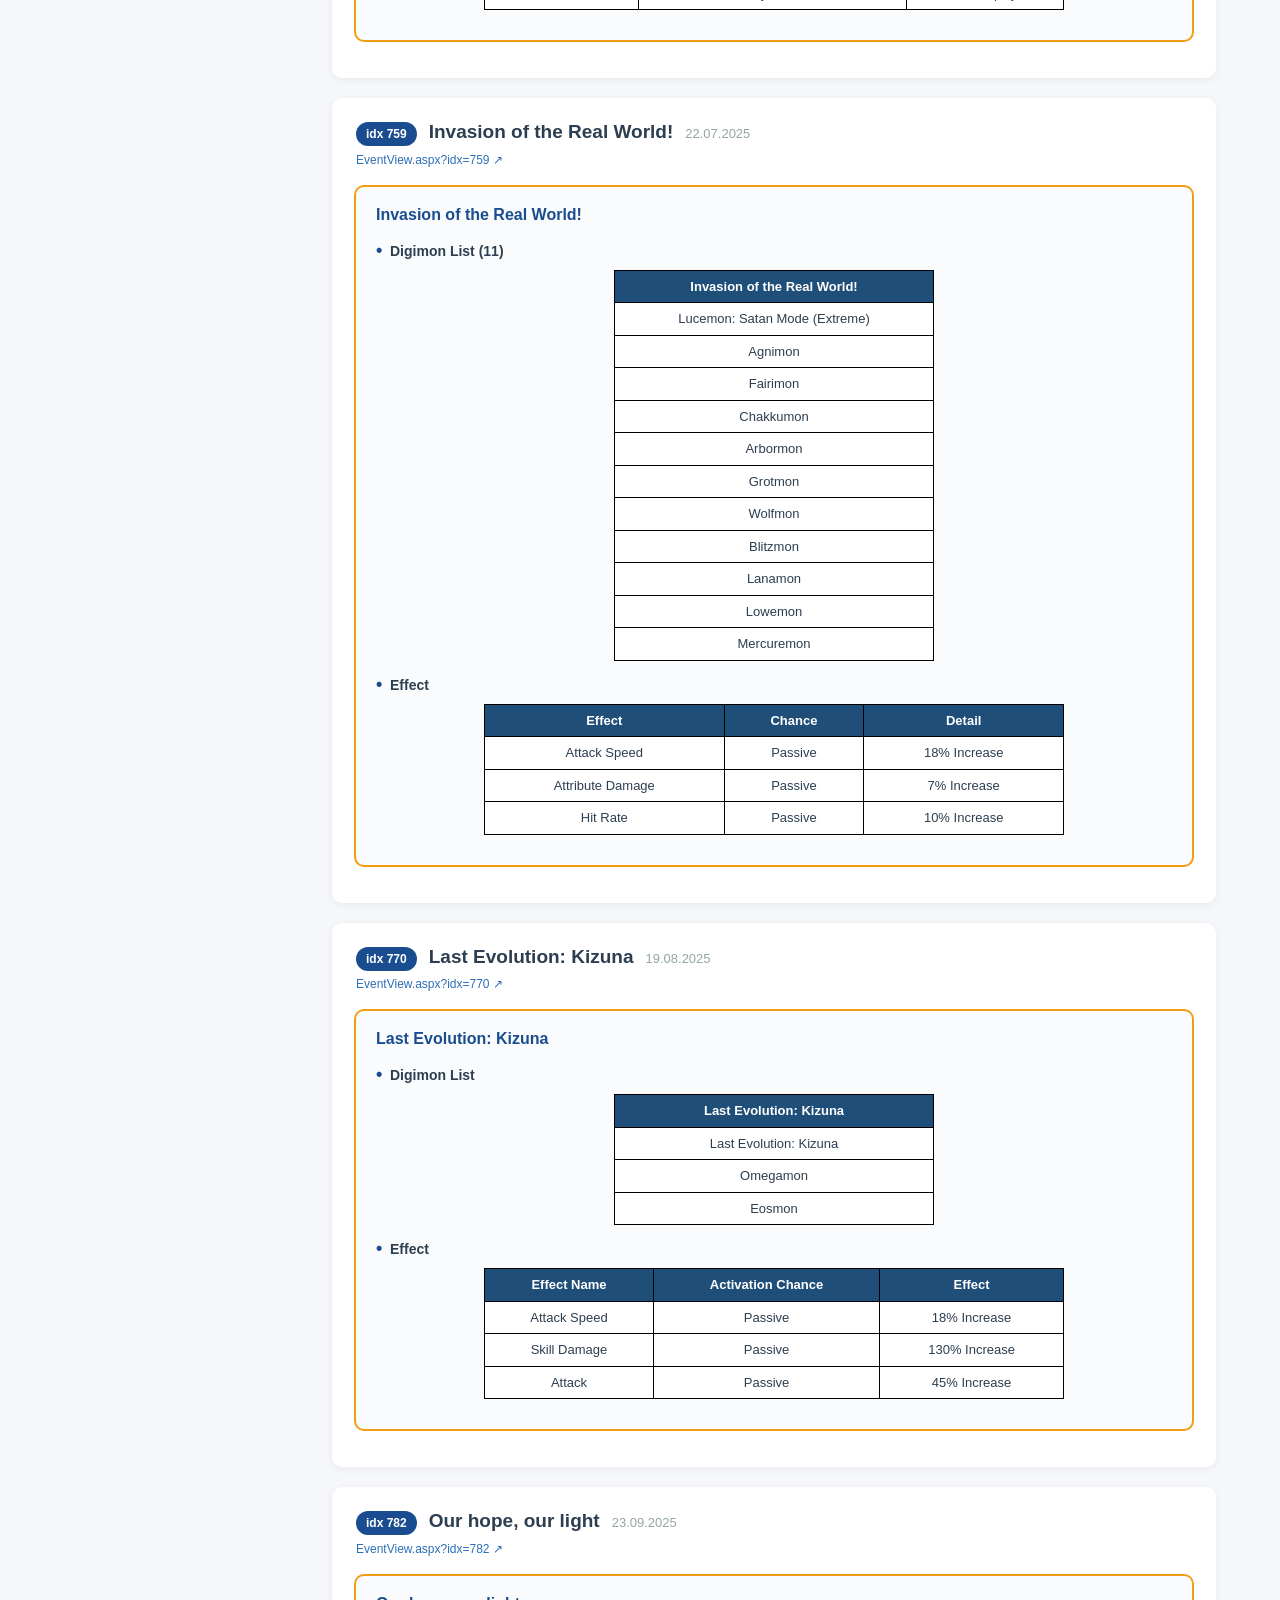
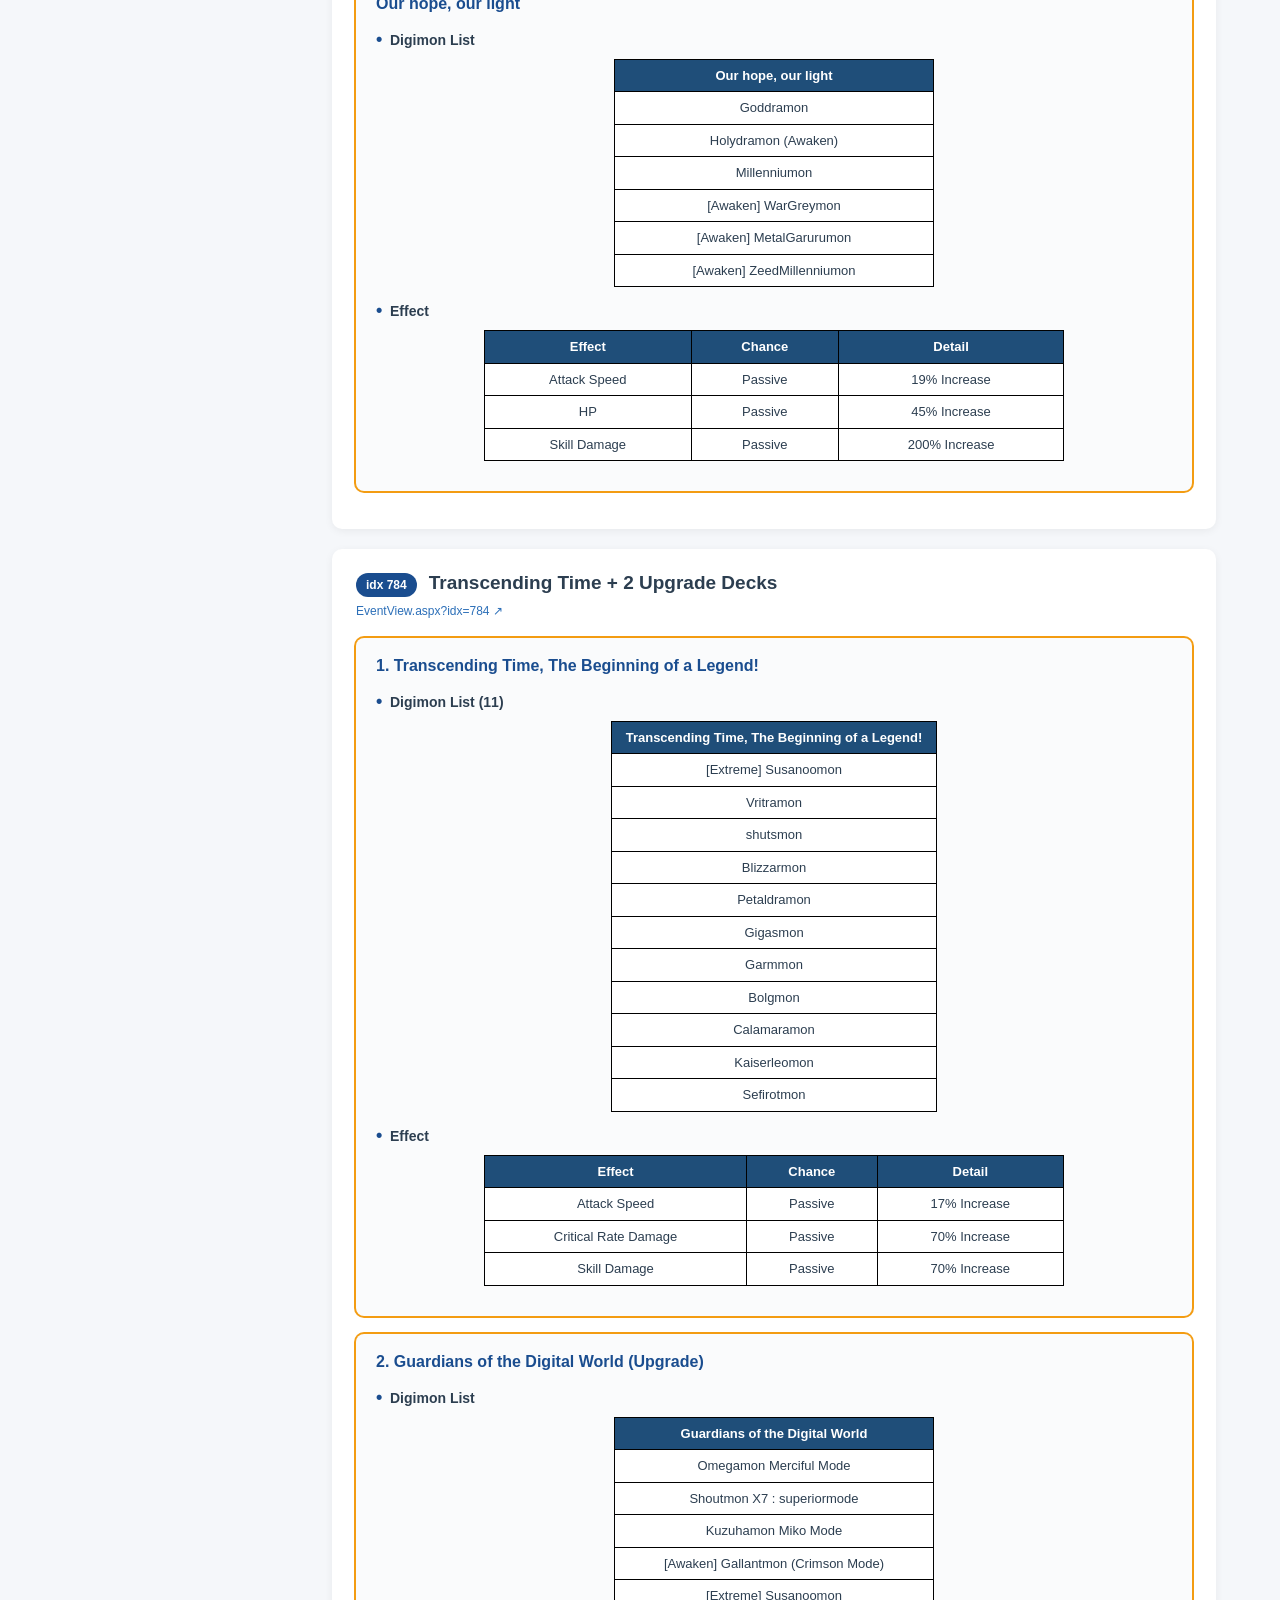
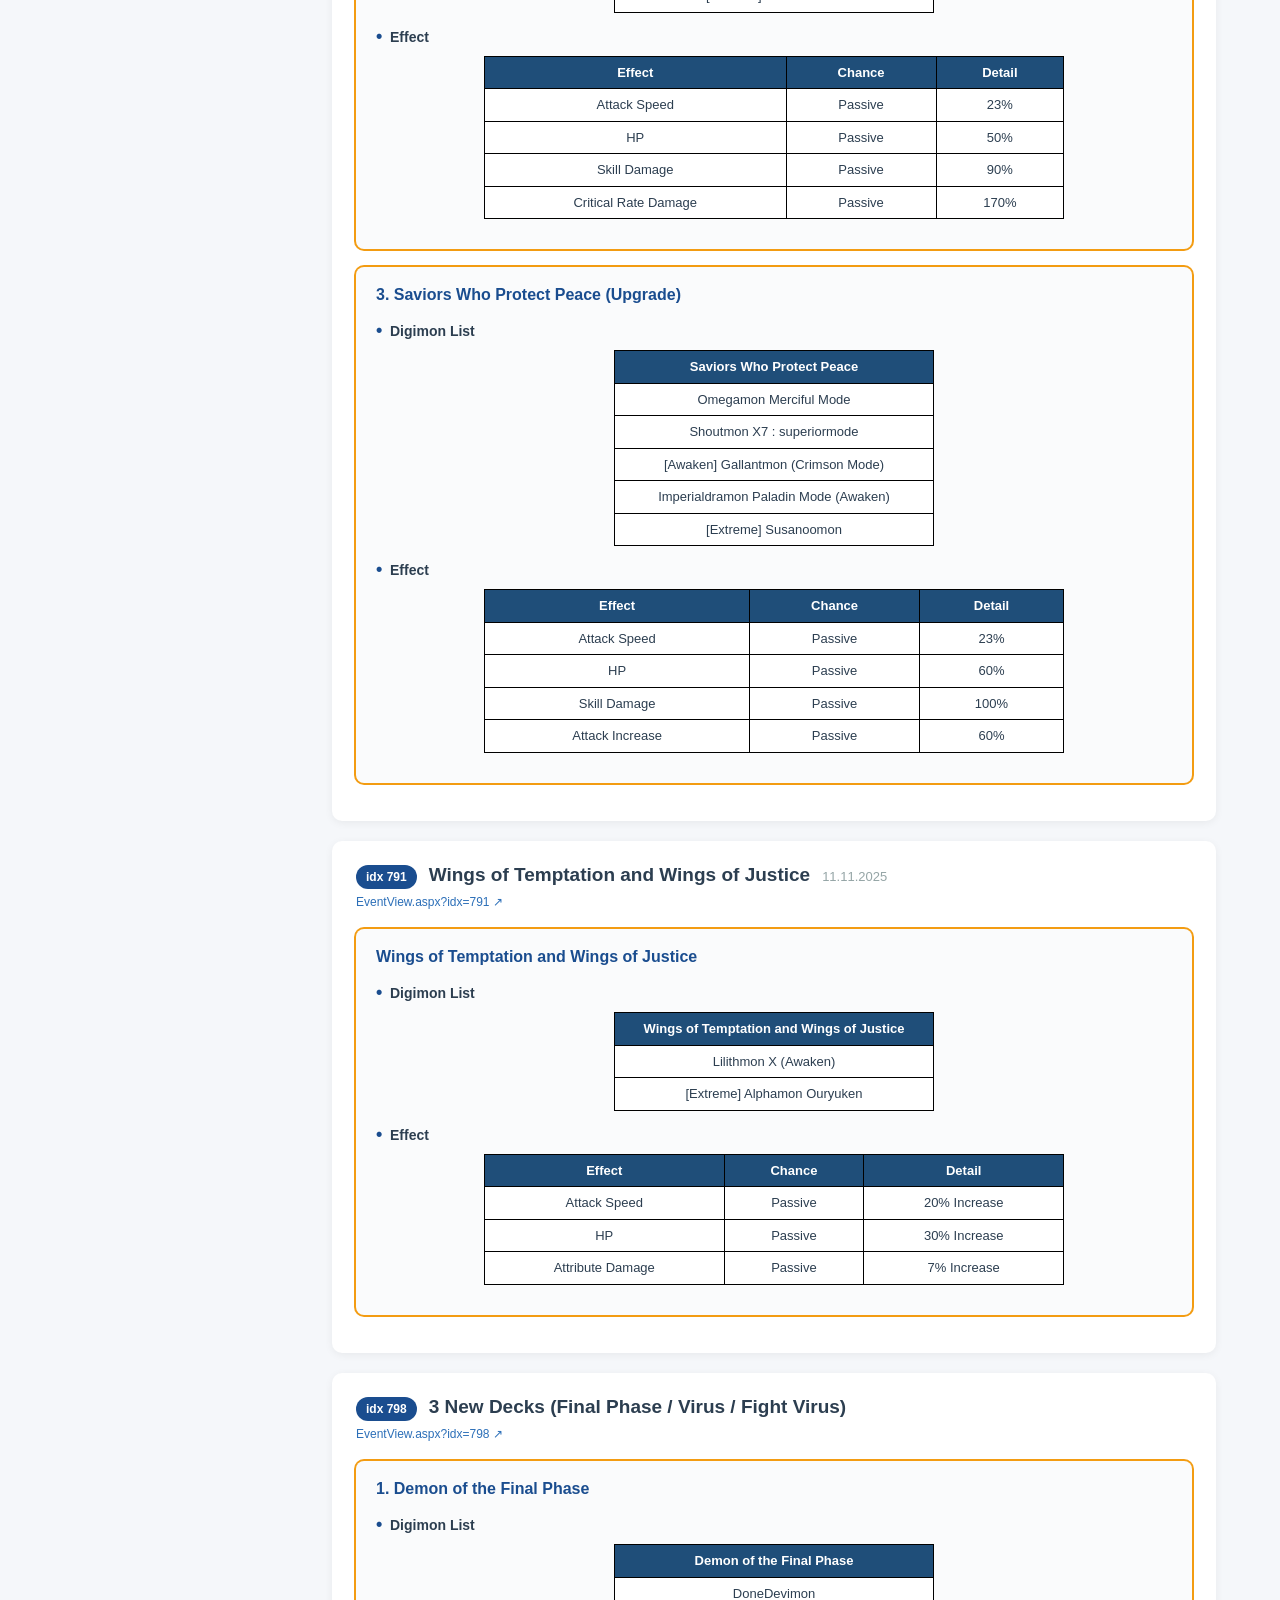
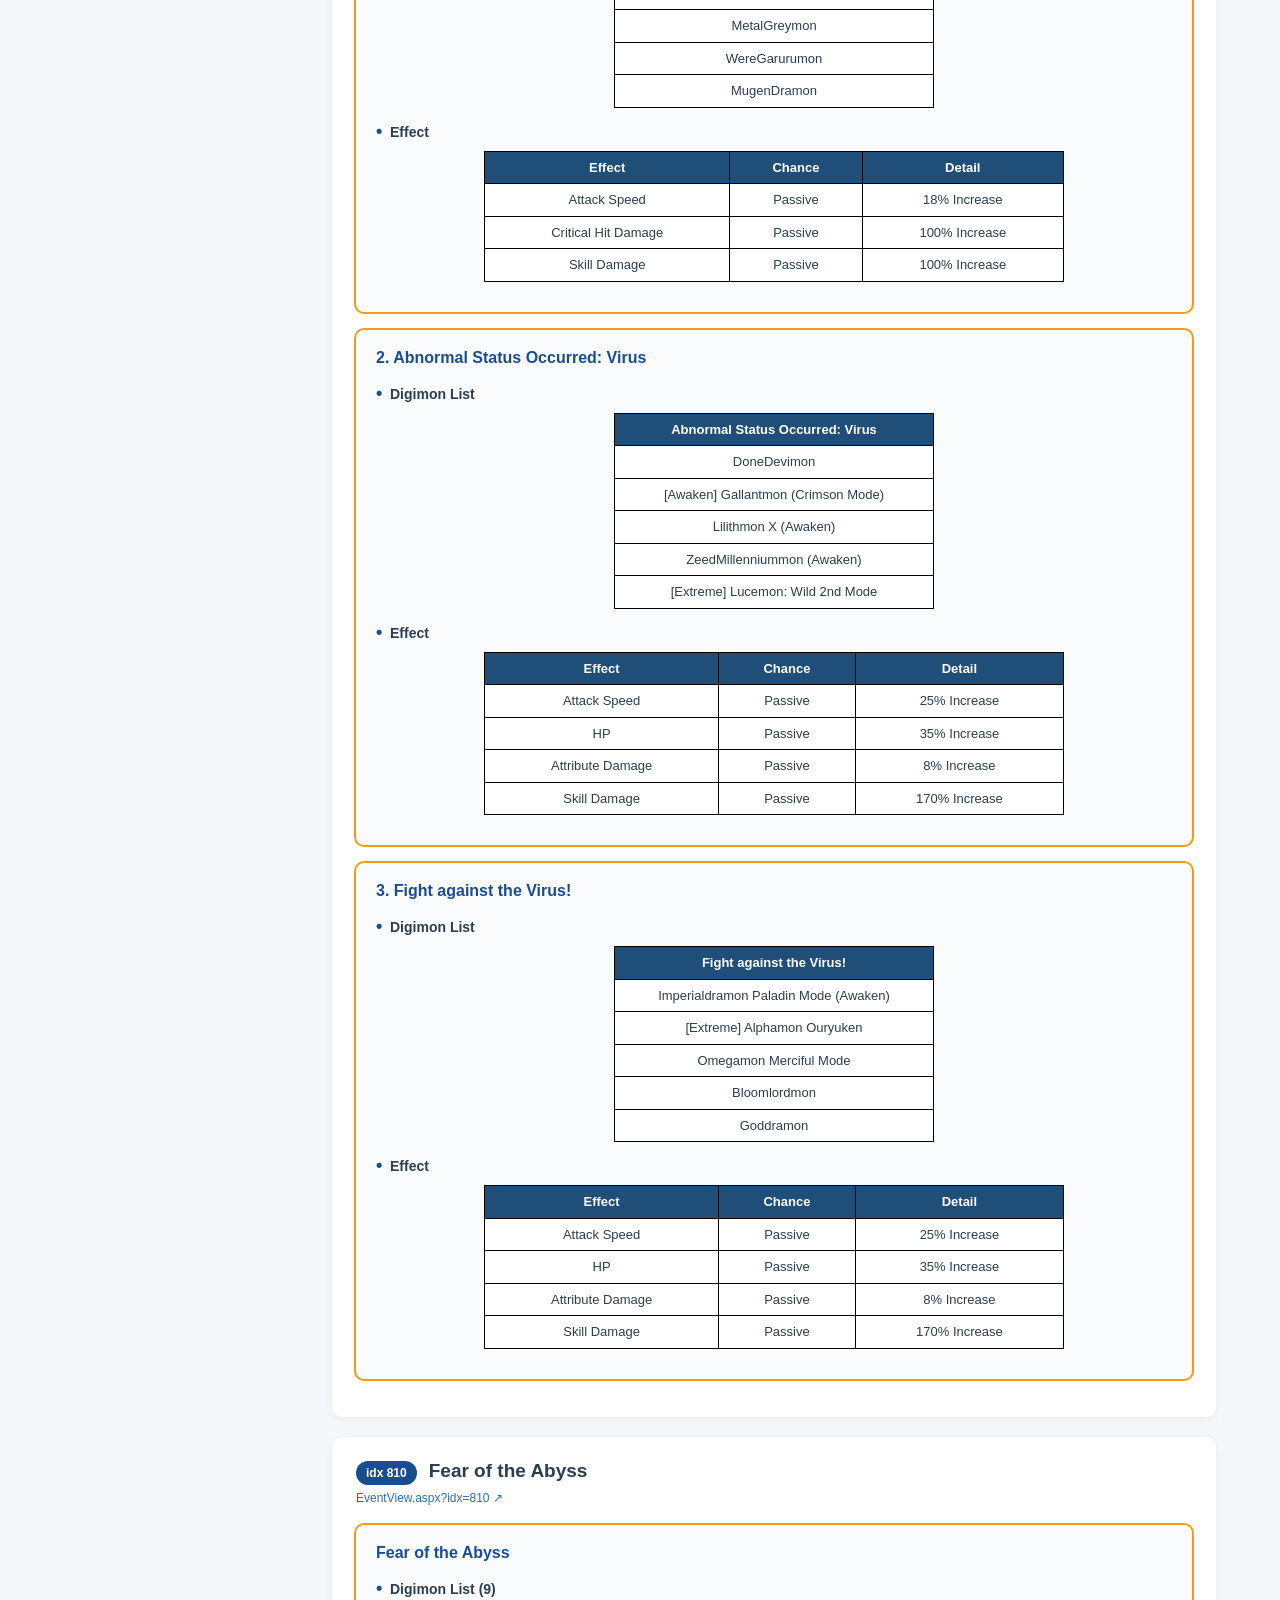
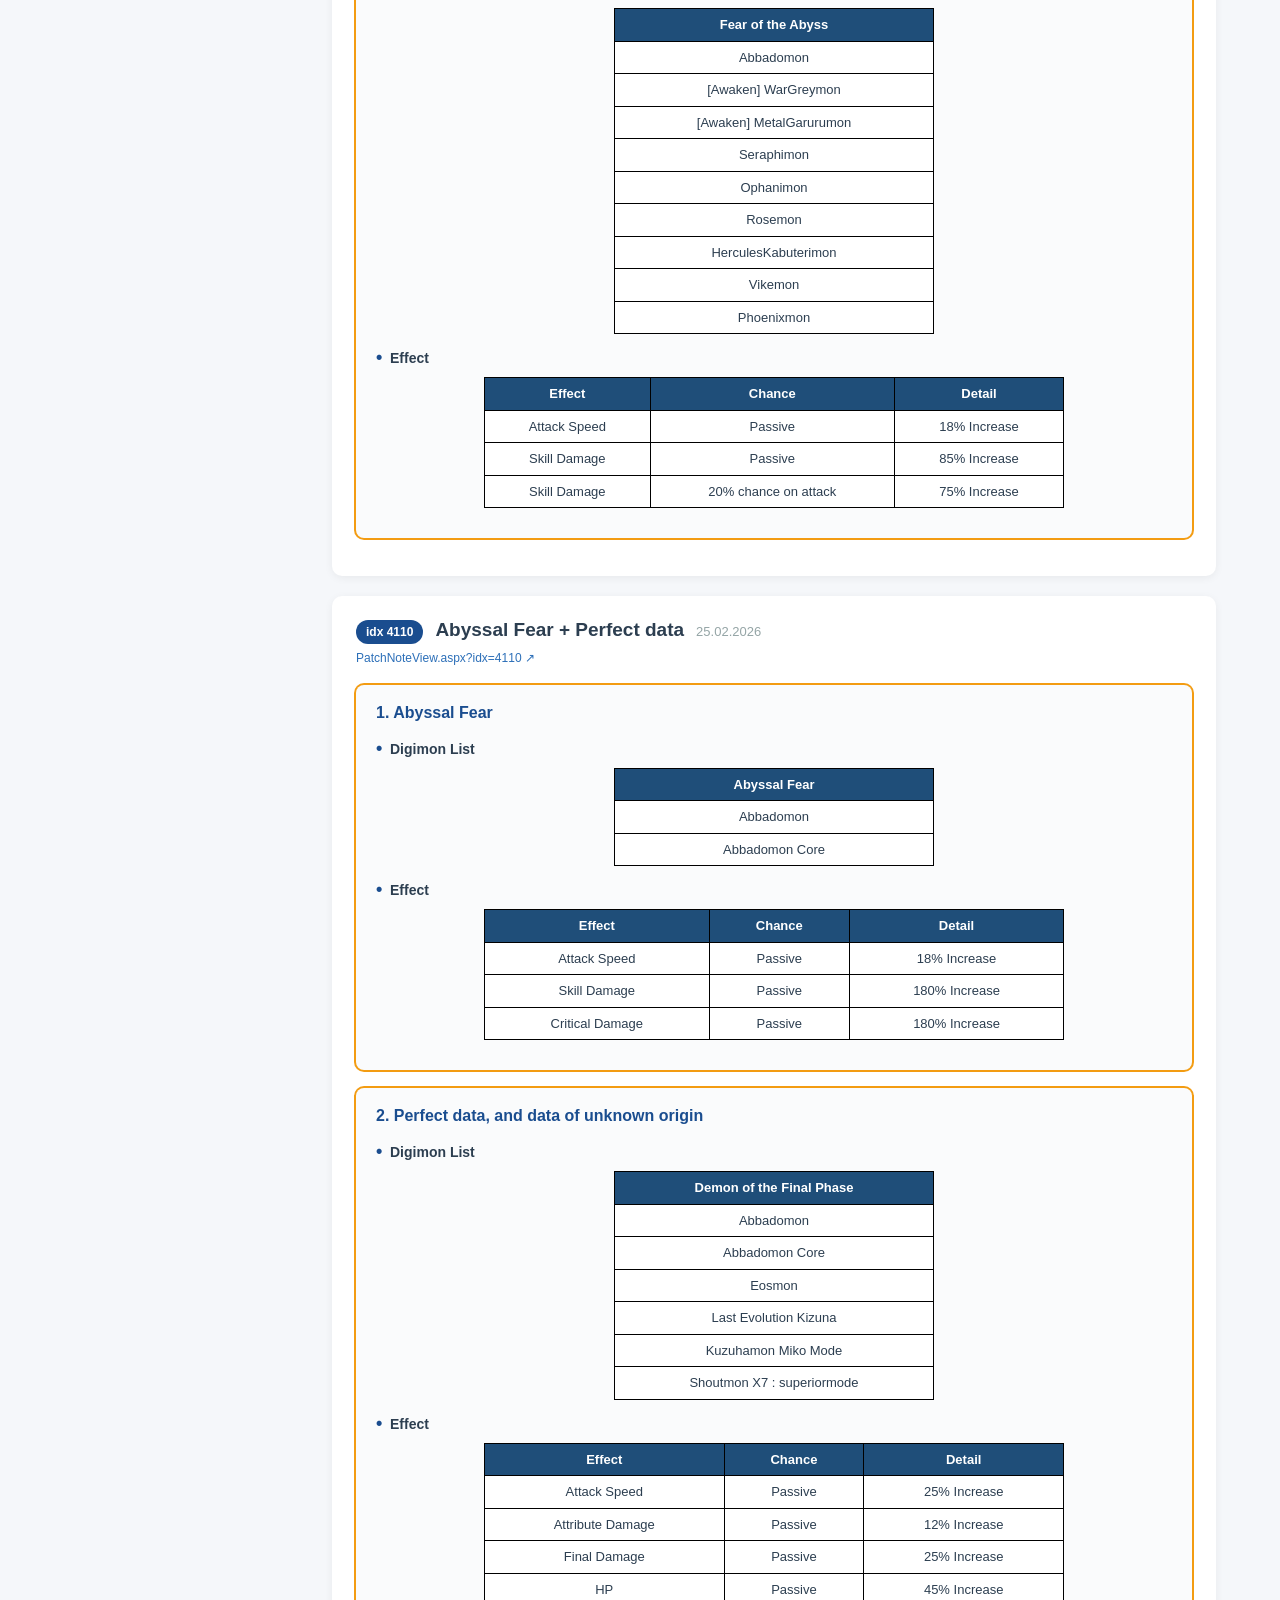
==== commit c7531680: "Decks: multi-select Digimon + Effect filters with alias normalization Both filter dropdowns become <" ====
--- a/docs/decks.html
+++ b/docs/decks.html
@@ -73,6 +73,9 @@
   .filter-group { display: flex; flex-direction: column; gap: 3px; }
   .filter-group label { font-size: 10.5px; color: #7f8c8d; text-transform: uppercase; letter-spacing: 0.5px; }
   .filter-group input, .filter-group select { padding: 7px 10px; border: 1.5px solid #d5dde6; border-radius: 6px; font-size: 13px; outline: none; transition: border-color 0.15s; background: white; height: 34px; }
+  .filter-group select[multiple] { height: auto; min-height: 96px; padding: 4px; }
+  .filter-group select[multiple] option { padding: 4px 8px; border-radius: 3px; }
+  .filter-group select[multiple] option:checked { background: #2c6fb8 linear-gradient(0deg, #2c6fb8, #2c6fb8); color: white; }
   .filter-group input:focus, .filter-group select:focus { border-color: #2c6fb8; }
   .filter-btn { padding: 7px 14px; background: #95a5a6; color: white; border: none; border-radius: 6px; font-size: 13px; cursor: pointer; height: 34px; }
   .filter-btn:hover { background: #7f8c8d; }
@@ -128,12 +131,12 @@
     <h3>🔍 Filter</h3>
     <div class="filter-row">
       <div class="filter-group">
-        <label for="f-digimon">Digimon</label>
-        <select id="f-digimon"><option value="">— ทั้งหมด —</option></select>
+        <label for="f-digimon">Digimon <span style="font-weight:400;text-transform:none;color:#aaa;font-size:10px;">(เลือกได้หลายอัน — Ctrl/⌘+click)</span></label>
+        <select id="f-digimon" multiple size="5"></select>
       </div>
       <div class="filter-group">
-        <label for="f-effect">Effect Name</label>
-        <select id="f-effect"><option value="">— ทั้งหมด —</option></select>
+        <label for="f-effect">Effect Name <span style="font-weight:400;text-transform:none;color:#aaa;font-size:10px;">(เลือกได้หลายอัน — Ctrl/⌘+click)</span></label>
+        <select id="f-effect" multiple size="5"></select>
       </div>
       <button class="filter-btn" id="f-reset" title="ล้างฟิลเตอร์">Reset</button>
     </div>
@@ -1097,6 +1100,20 @@
         ["ZeedMillenniummon (Awaken)",             /zeedmillennium/i],
       ];
 
+      // Normalize variant effect names into a single canonical label so
+      // the dropdown isn't cluttered with near-duplicates (gameking posts
+      // spell the same in-game stat several ways).
+      const EFFECT_ALIASES = {
+        "Attack": "Attack",
+        "Attack Amplification": "Attack",
+        "Attack Increase": "Attack",
+        "Attack Speed": "Attack",
+        "HP": "HP",
+        "HP Increase": "HP",
+        "Health Increase": "HP",
+      };
+      const canonicalEffect = name => EFFECT_ALIASES[name] || name;
+
       // Pre-index each deck: build digimon text (for U-rank matching) + effect set
       const effectSet = new Set();
       decks.forEach(d => {
@@ -1115,9 +1132,9 @@
             if (i === 0) return;
             const td = tr.querySelector('td');
             if (td) {
-              const name = td.textContent.trim();
-              effectList.push(name);
-              effectSet.add(name);
+              const canonical = canonicalEffect(td.textContent.trim());
+              effectList.push(canonical);
+              effectSet.add(canonical);
             }
           });
         }
@@ -1139,19 +1156,28 @@
         inEffect.appendChild(opt);
       });
 
+      function selectedValues(sel) {
+        return Array.from(sel.selectedOptions).map(o => o.value);
+      }
+
       function applyFilter() {
-        const dq = inDigimon.value;
-        const eq = inEffect.value;
-        const digimonRegex = dq ? (rankU.find(r => r[0] === dq) || [,null])[1] : null;
+        const ds = selectedValues(inDigimon);  // selected digimon names
+        const es = selectedValues(inEffect);   // selected effect names
+        // Match if deck has ANY of the selected digimon (OR within filter)
+        const digimonRegexes = ds.map(name =>
+          (rankU.find(r => r[0] === name) || [,null])[1]
+        ).filter(Boolean);
         let visibleDecks = 0;
         let visiblePosts = 0;
 
         decks.forEach(d => {
-          const matchD = !digimonRegex || digimonRegex.test(d.dataset.digimon);
-          const matchE = !eq || d.dataset.effect.includes('|' + eq + '|');
+          const matchD = digimonRegexes.length === 0
+            || digimonRegexes.some(rx => rx.test(d.dataset.digimon));
+          const matchE = es.length === 0
+            || es.some(name => d.dataset.effect.includes('|' + name + '|'));
           const show = matchD && matchE;
           d.classList.toggle('hidden', !show);
-          d.classList.toggle('match', show && (dq || eq));
+          d.classList.toggle('match', show && (ds.length || es.length));
           if (show) visibleDecks++;
         });
 
@@ -1162,8 +1188,11 @@
         });
 
         countEl.textContent = visibleDecks;
-        if (dq || eq) {
-          statusEl.innerHTML = `แสดง <b>${visibleDecks}</b> deck จาก <b>${visiblePosts}</b> โพสต์ (กรอง: ${dq ? `Digimon "${dq}"` : ''}${dq && eq ? ' + ' : ''}${eq ? `Effect "${eq}"` : ''})`;
+        const parts = [];
+        if (ds.length) parts.push(`Digimon: ${ds.map(v => `"${v}"`).join(' | ')}`);
+        if (es.length) parts.push(`Effect: ${es.map(v => `"${v}"`).join(' | ')}`);
+        if (parts.length) {
+          statusEl.innerHTML = `แสดง <b>${visibleDecks}</b> deck จาก <b>${visiblePosts}</b> โพสต์ (กรอง: ${parts.join(' + ')})`;
         } else {
           statusEl.innerHTML = `แสดงทั้งหมด <b>${visibleDecks}</b> deck จาก <b>${visiblePosts}</b> โพสต์`;
         }
@@ -1172,8 +1201,8 @@
       inDigimon.addEventListener('change', applyFilter);
       inEffect.addEventListener('change', applyFilter);
       btnReset.addEventListener('click', () => {
-        inDigimon.value = '';
-        inEffect.value = '';
+        Array.from(inDigimon.options).forEach(o => o.selected = false);
+        Array.from(inEffect.options).forEach(o => o.selected = false);
         applyFilter();
       });
 
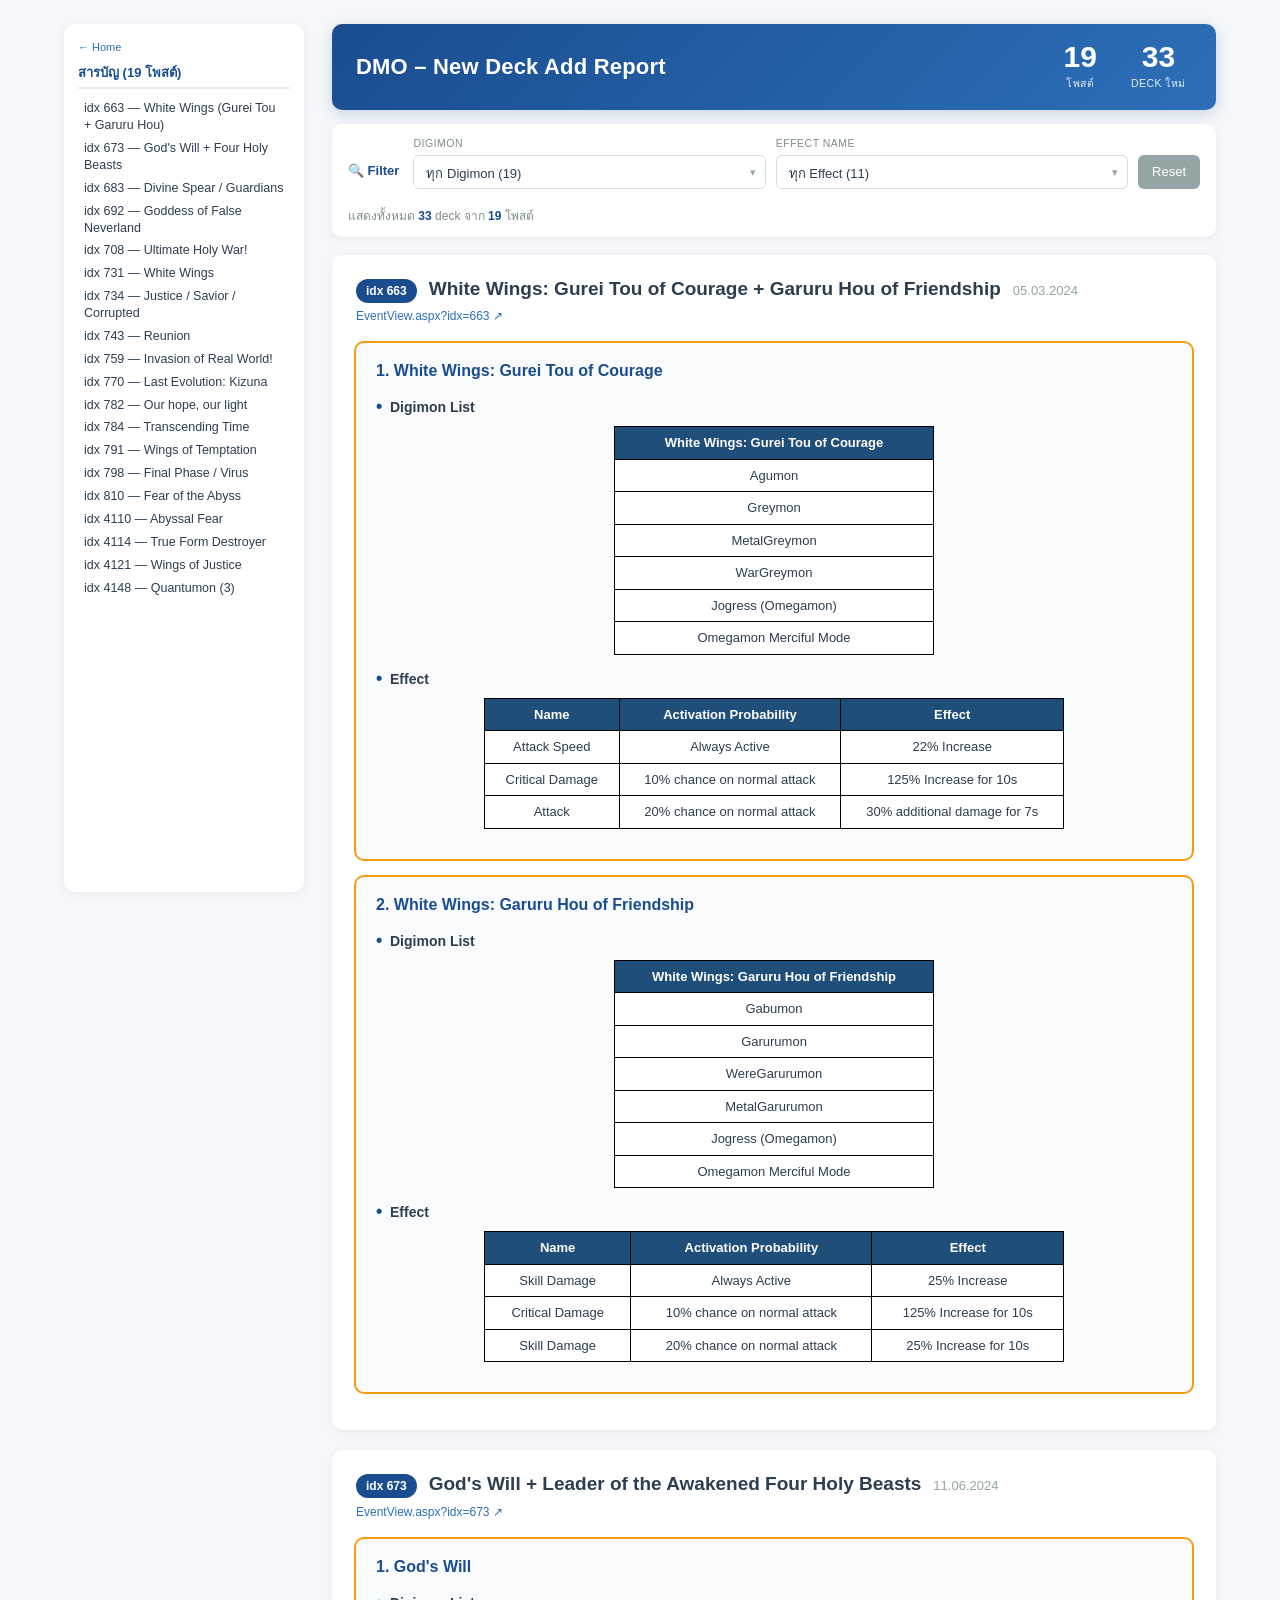
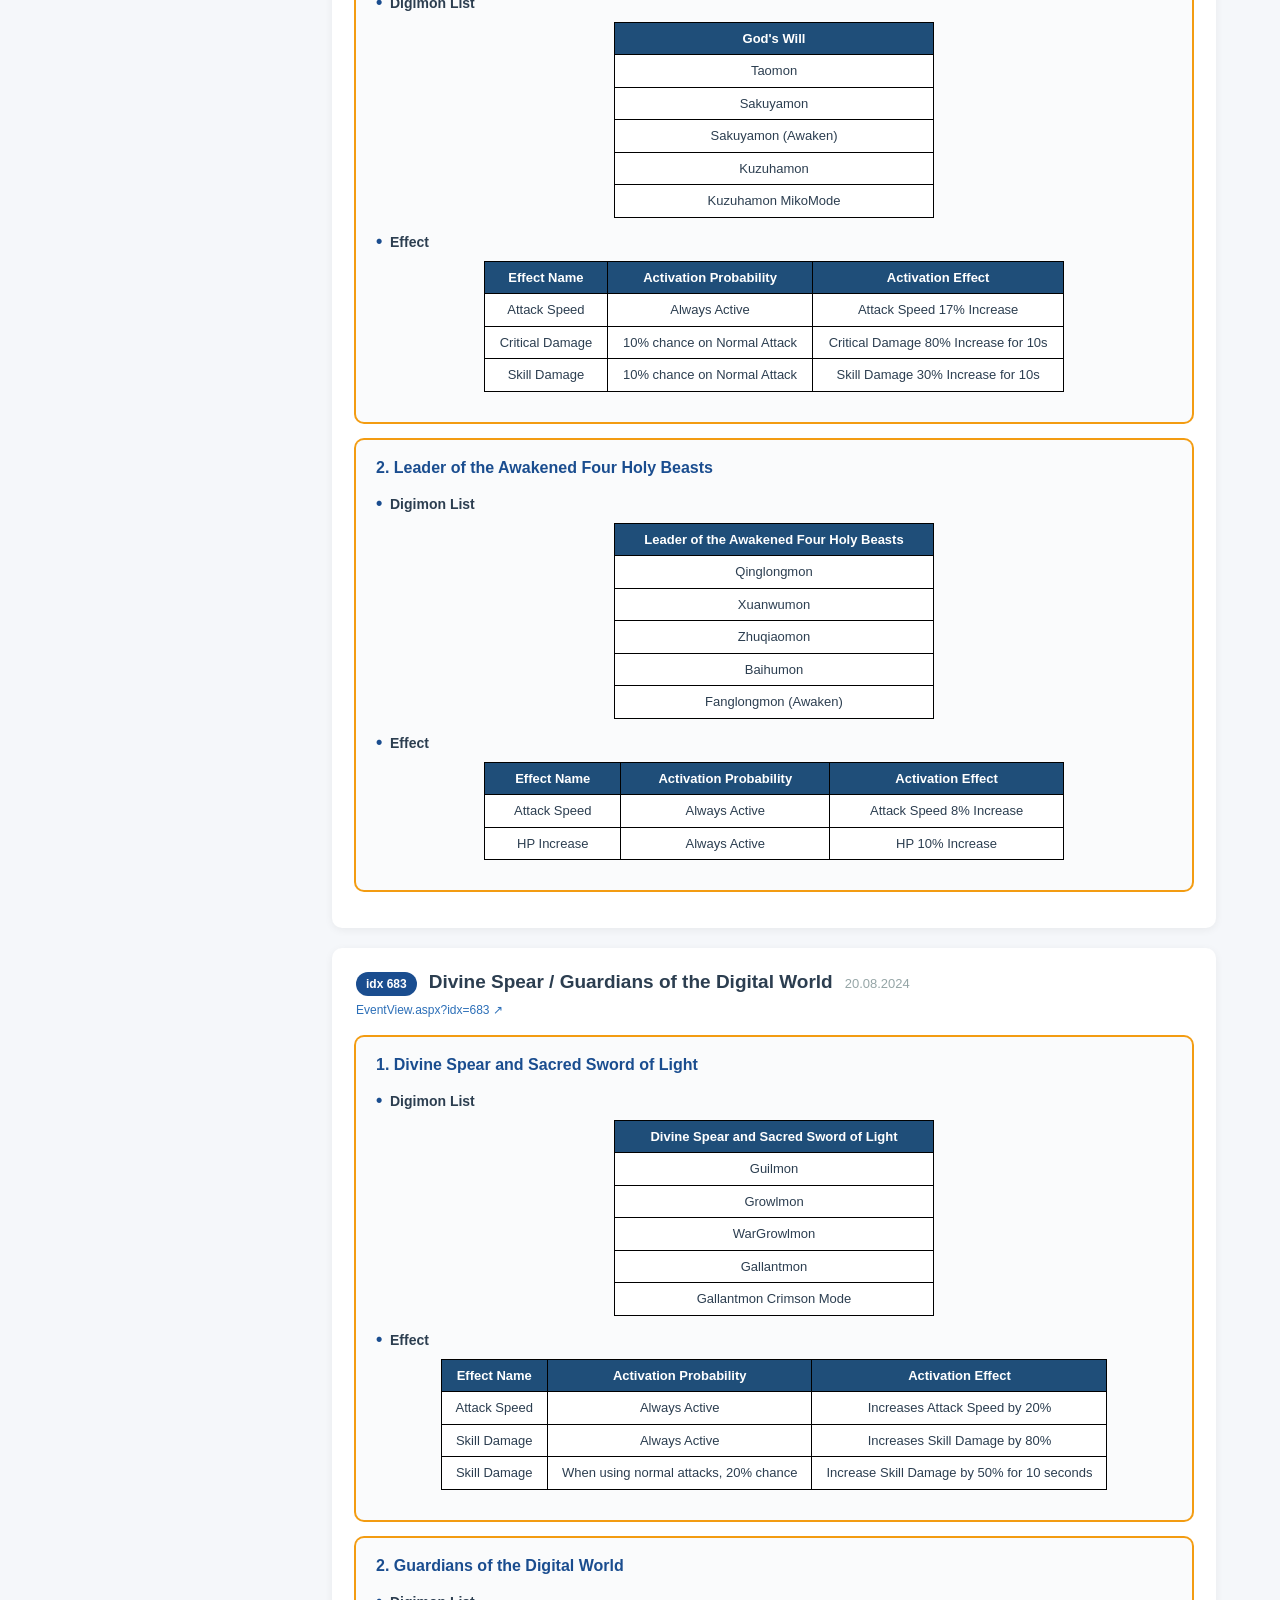
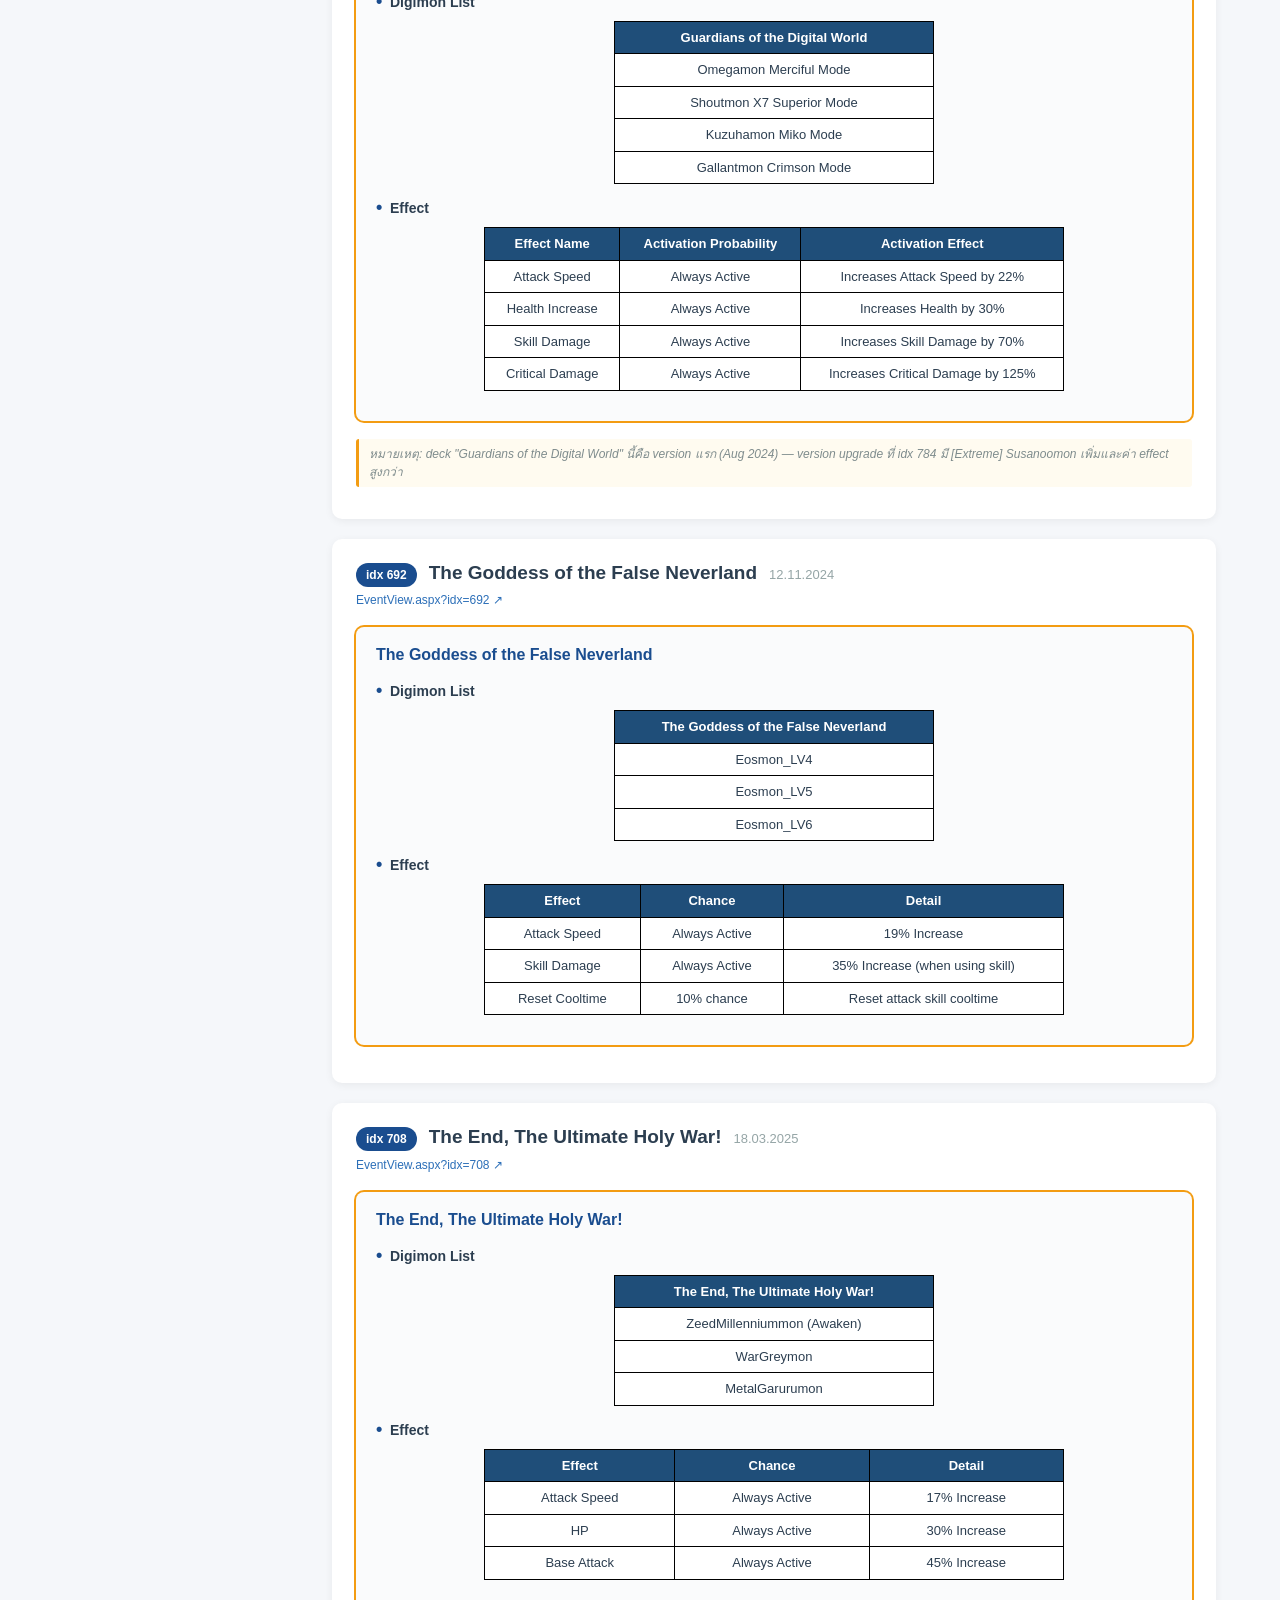
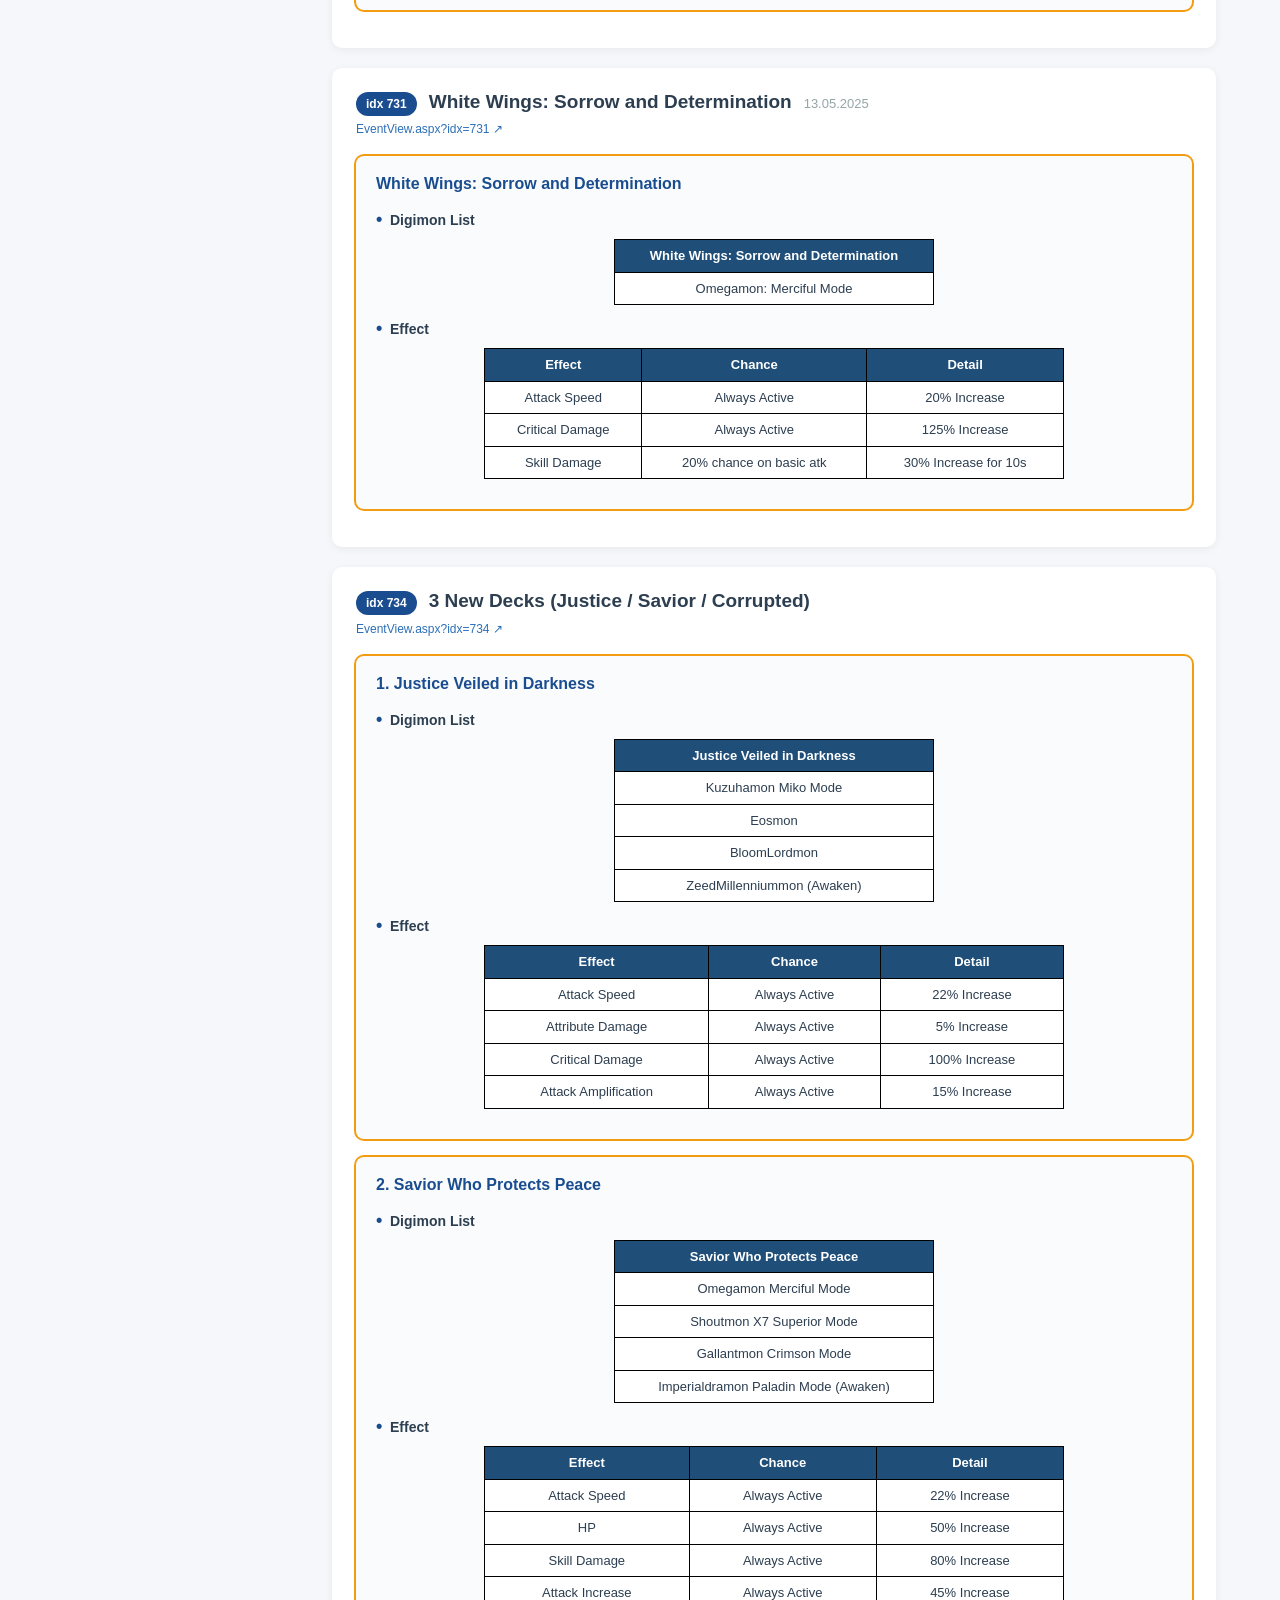
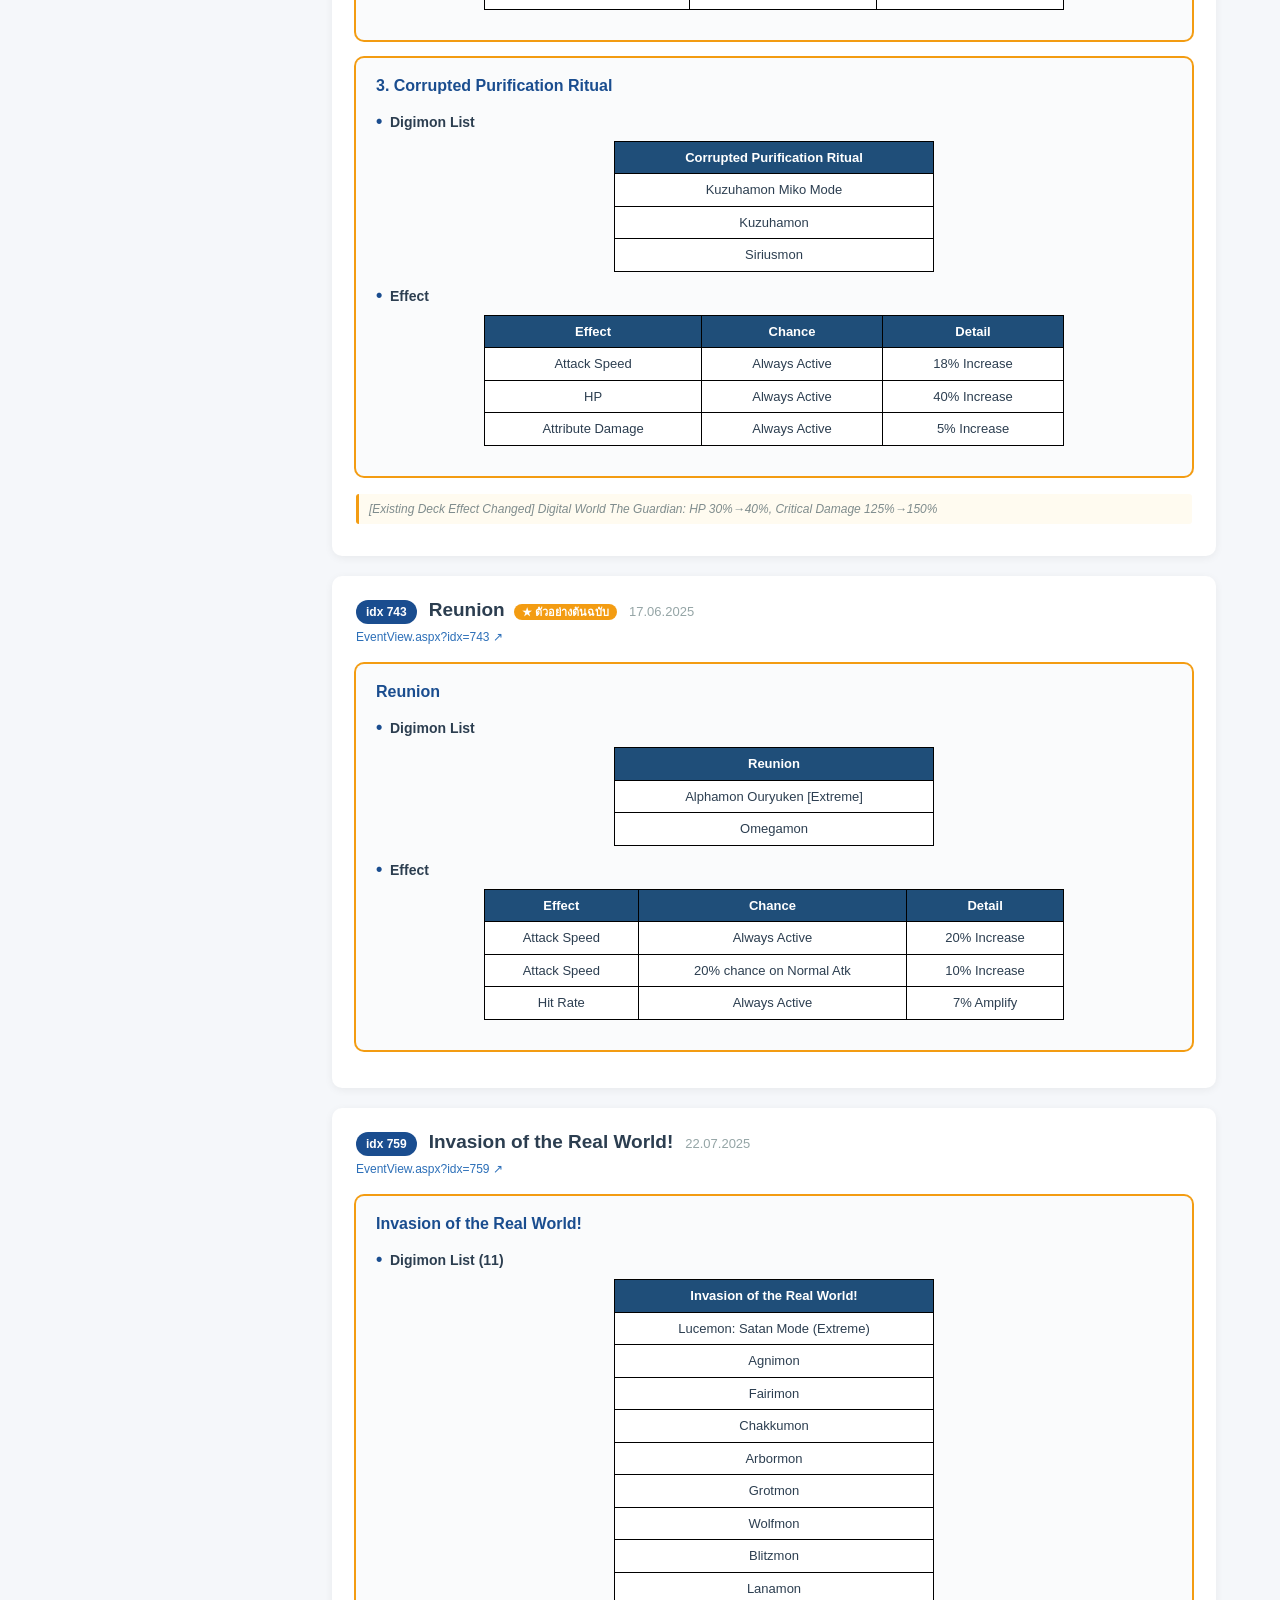
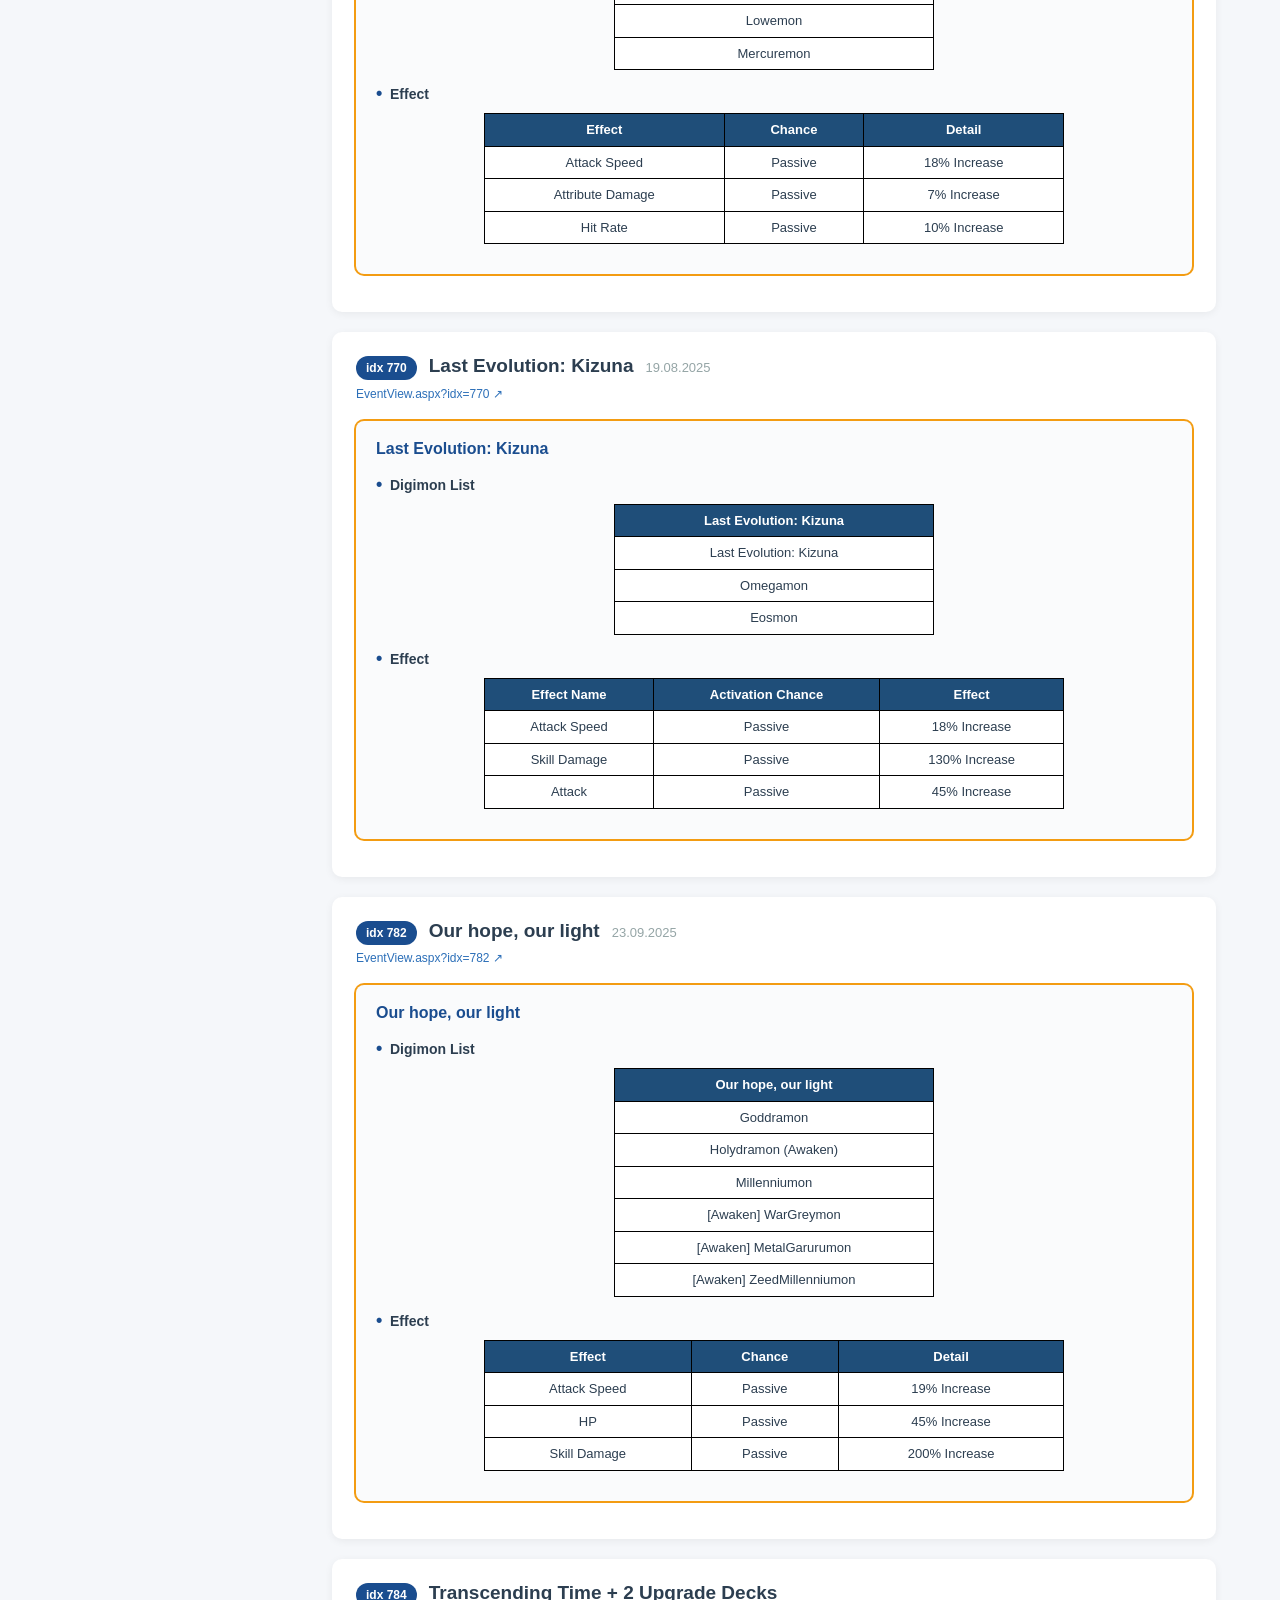
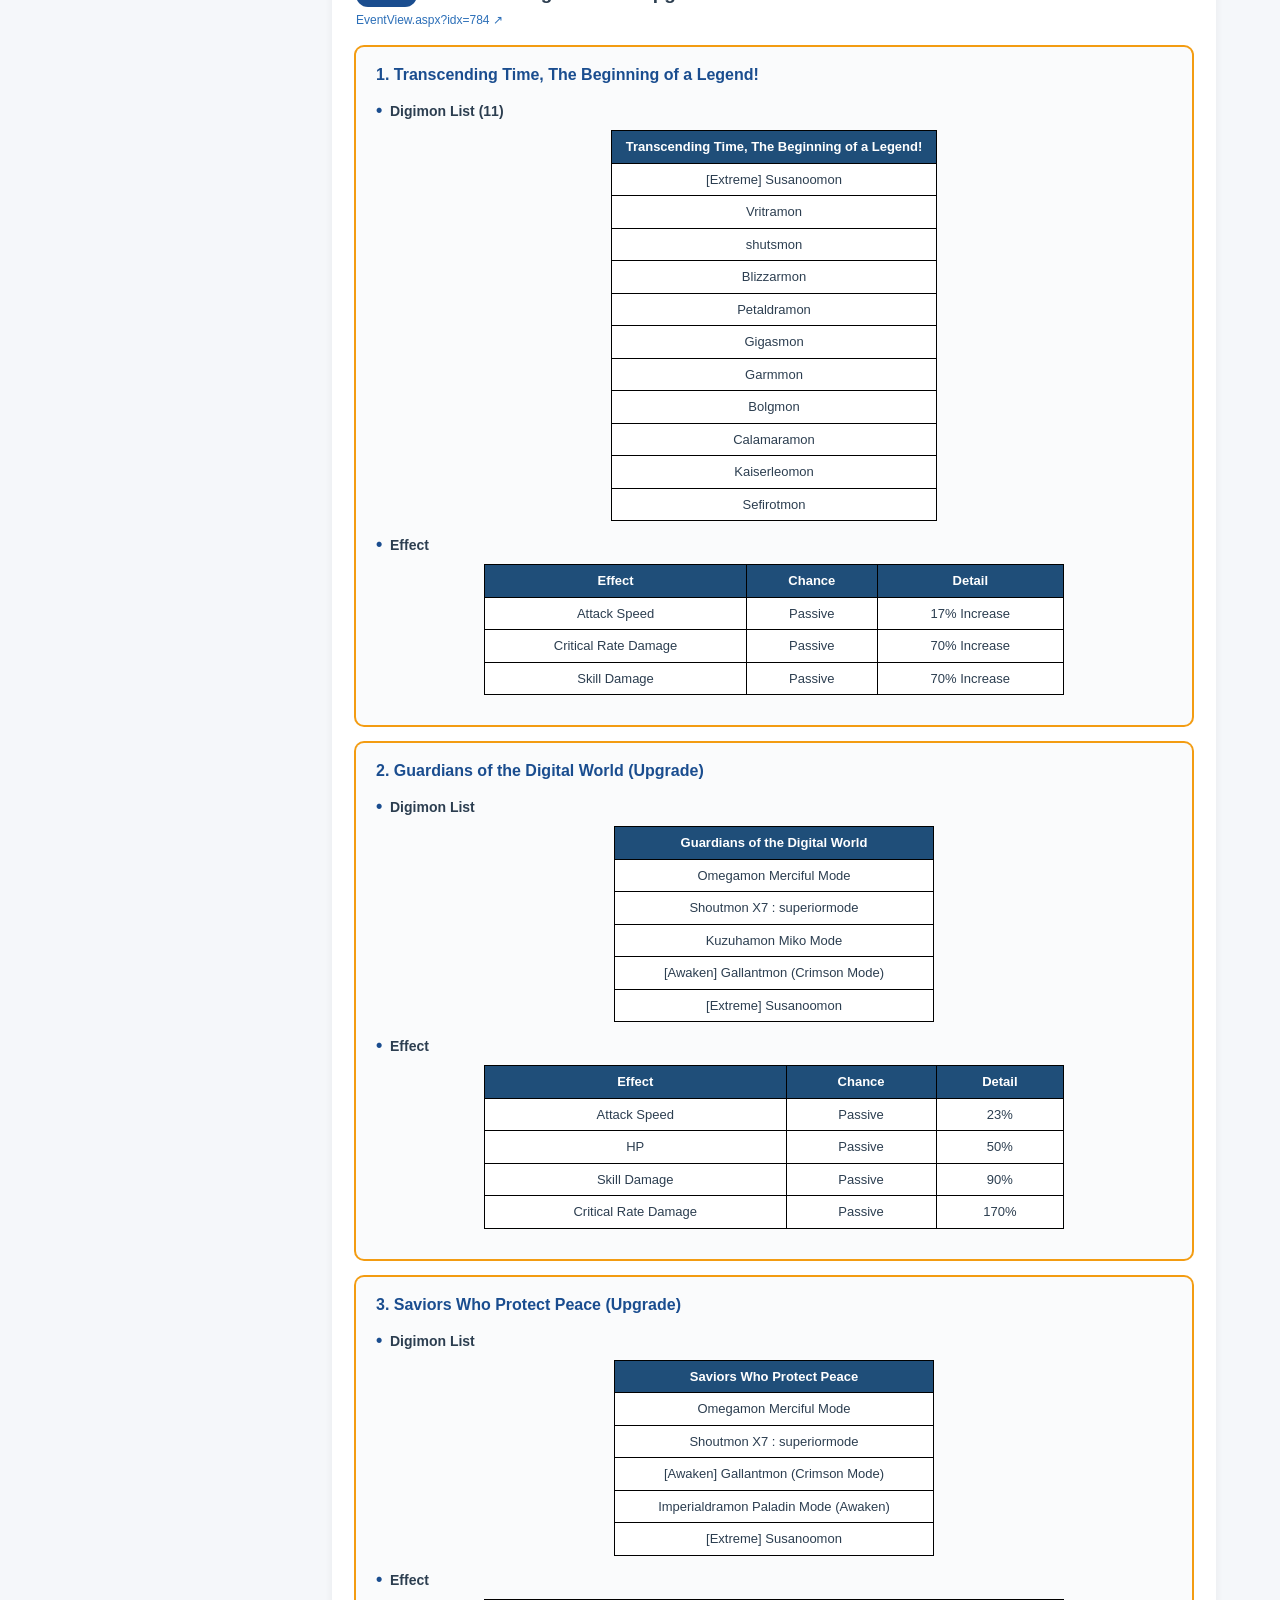
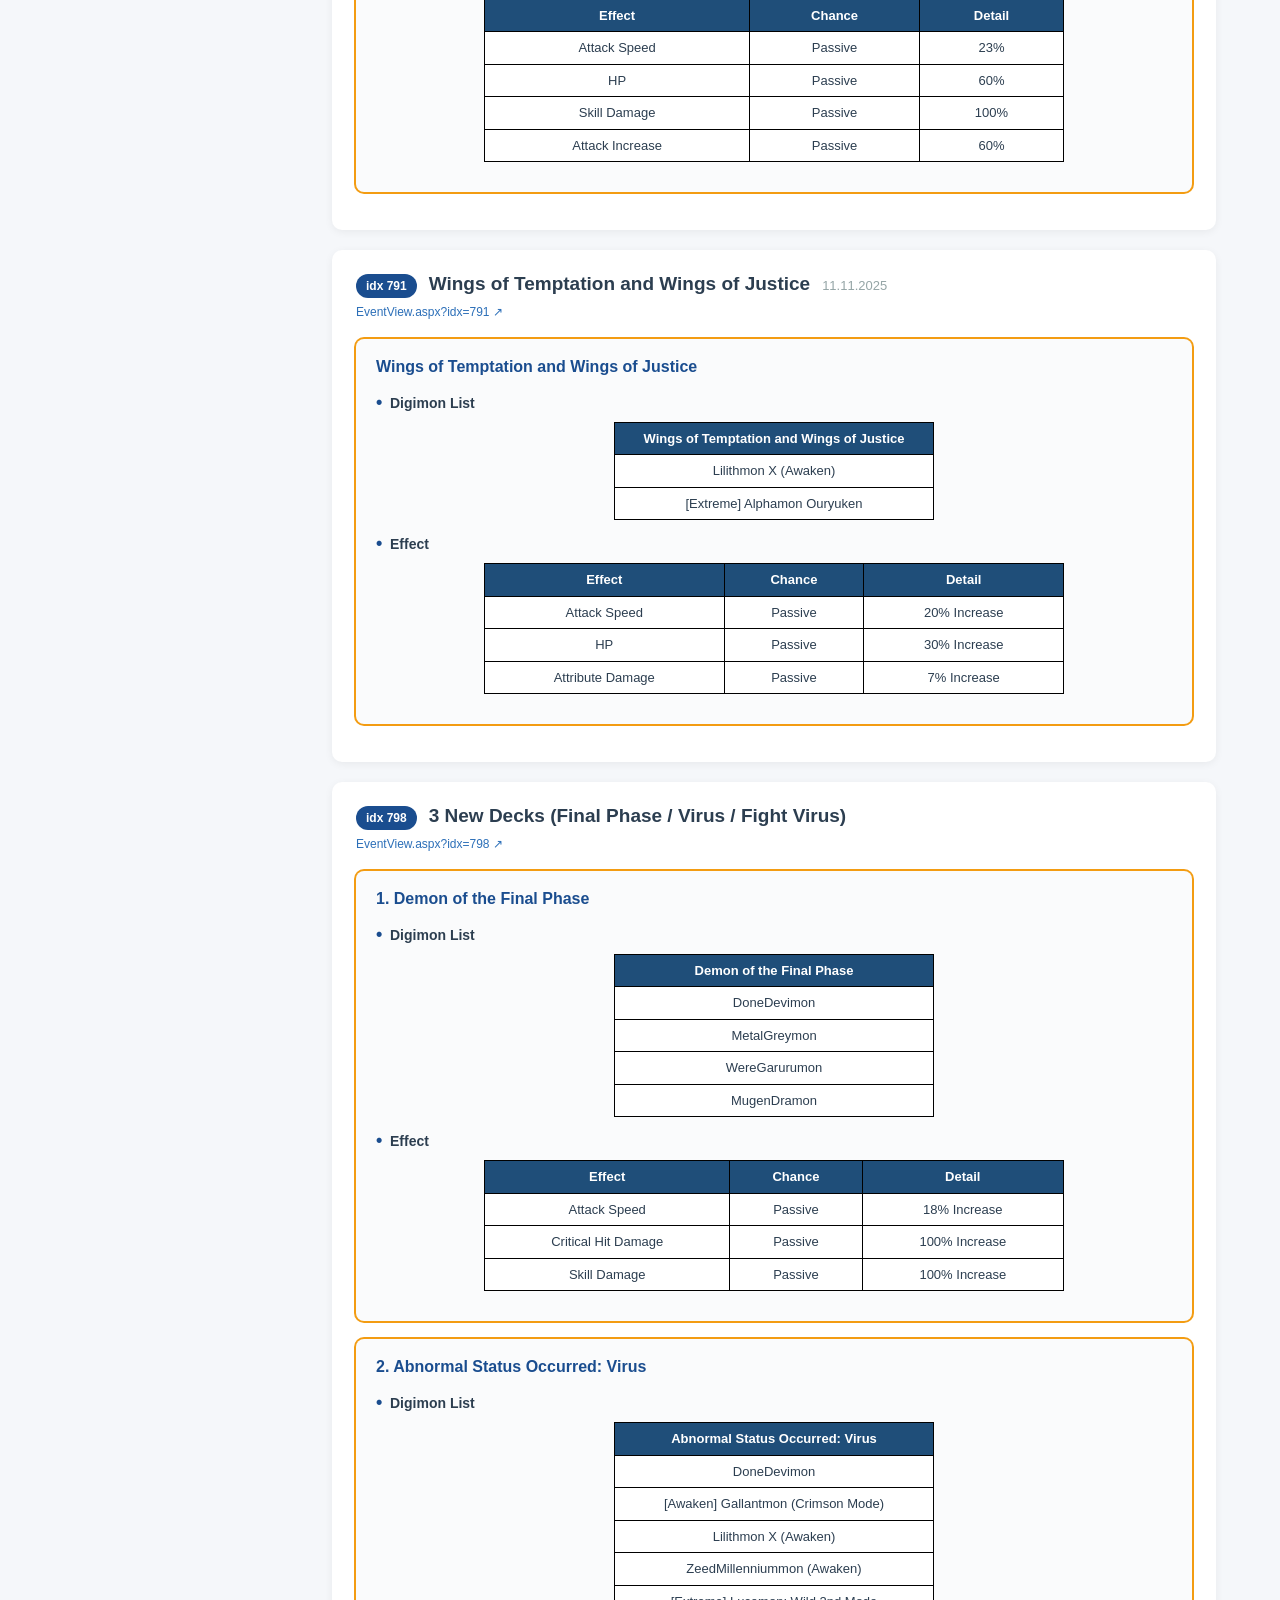
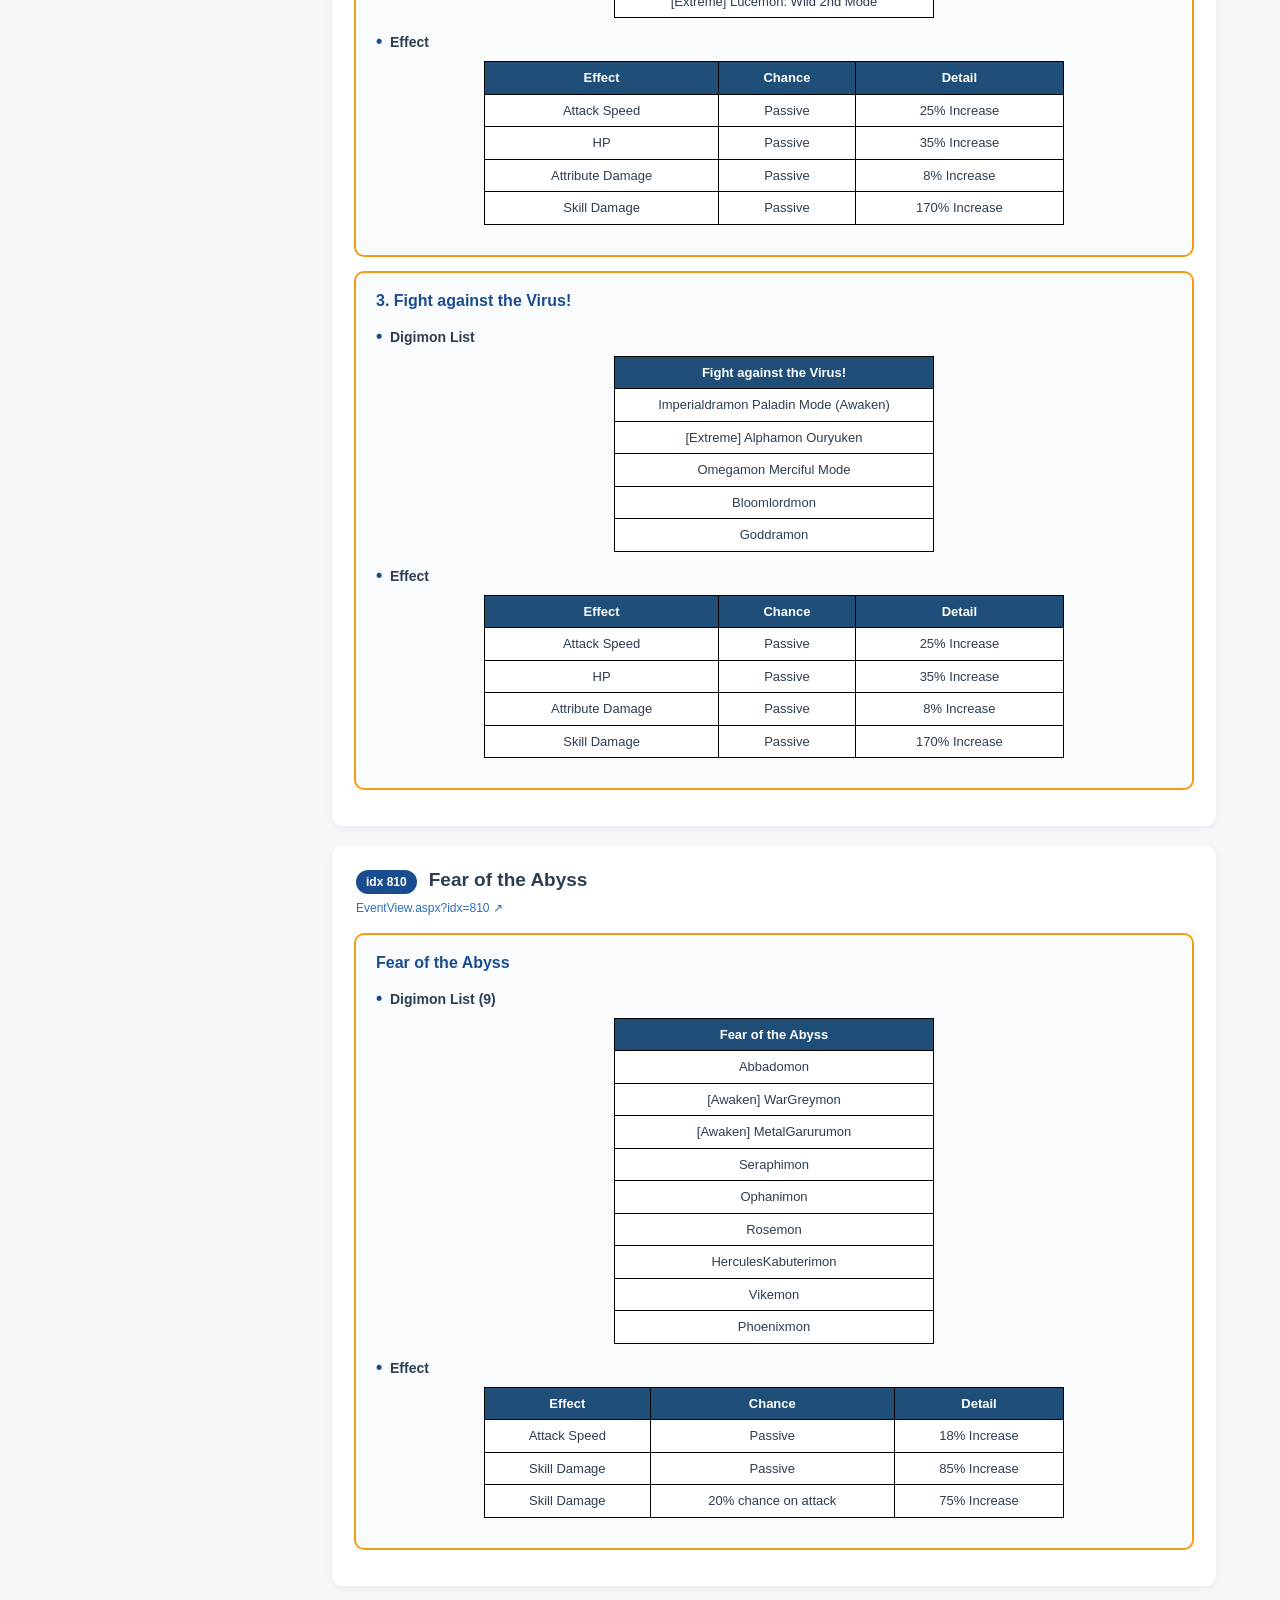
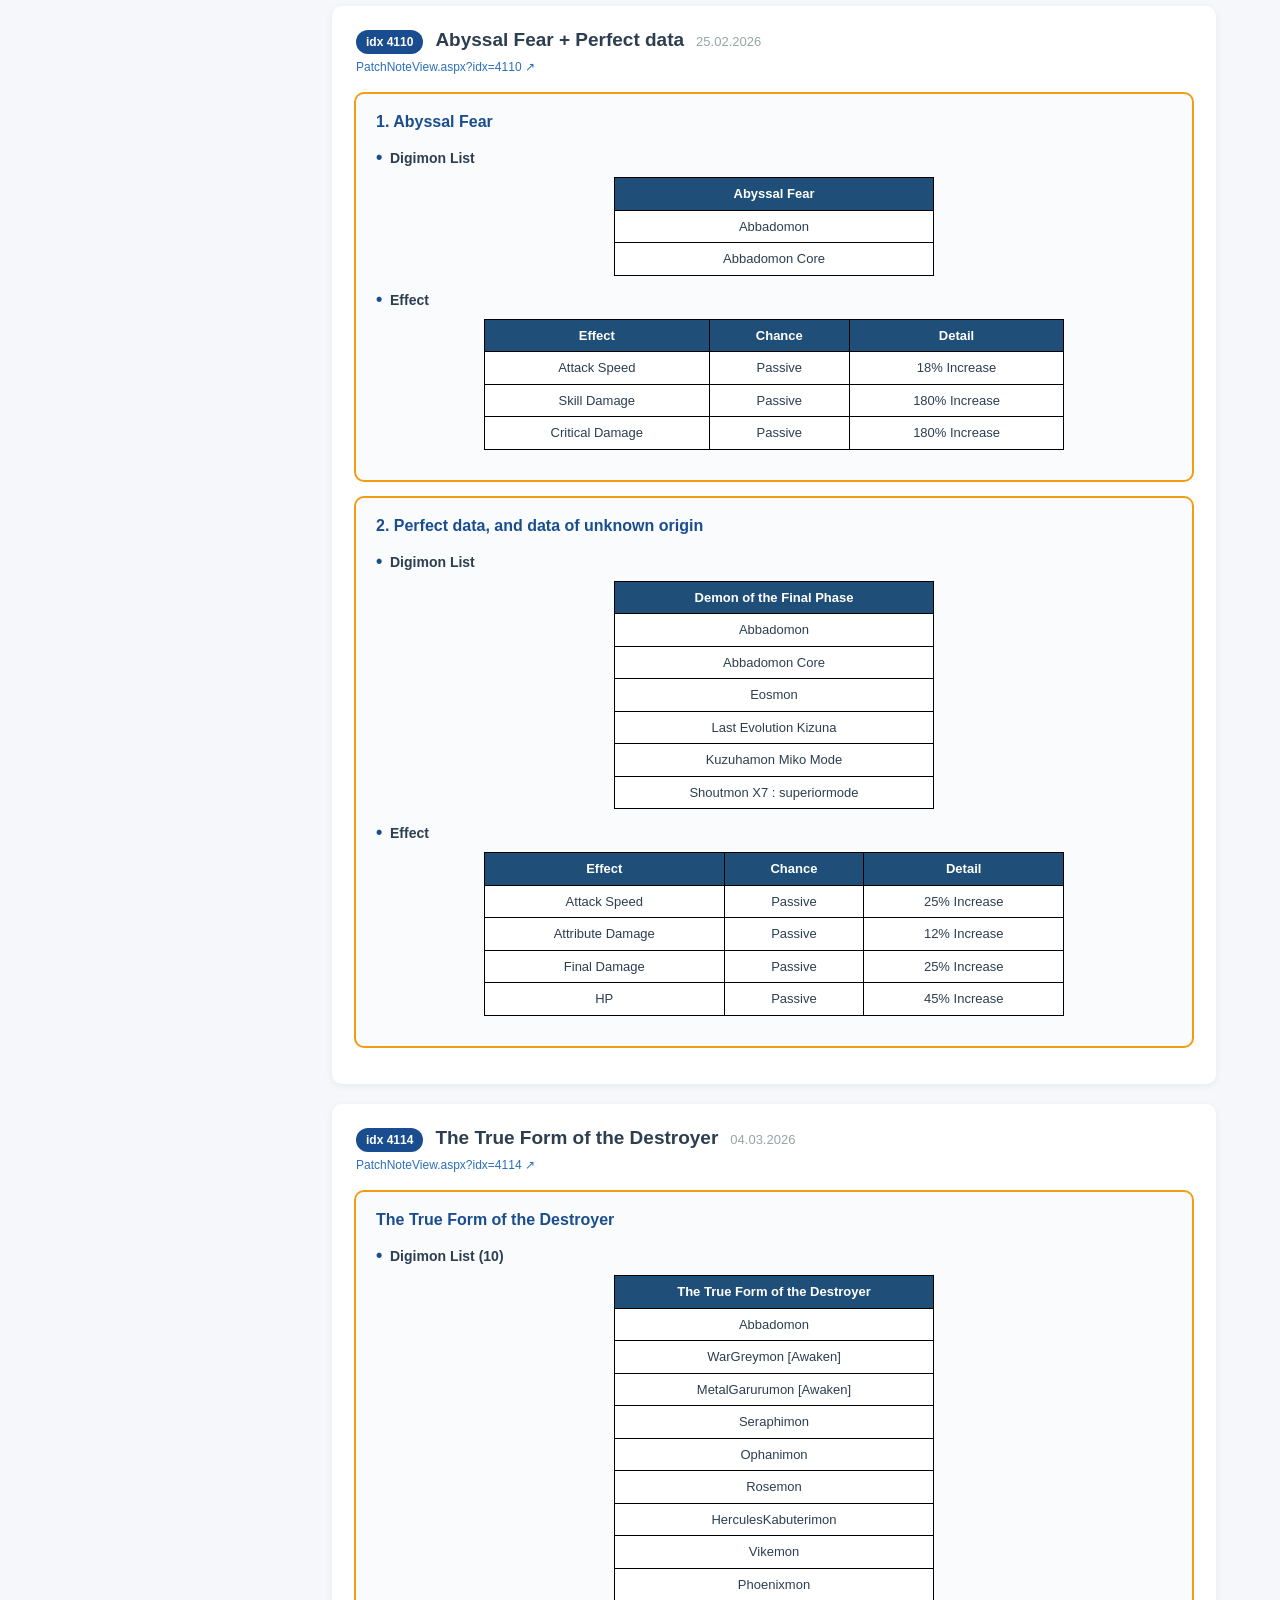
==== commit 6bb0c933: "Decks: checkbox-list multi-select widget with AND-semantics filter Replaces the native <select multi" ====
--- a/docs/decks.html
+++ b/docs/decks.html
@@ -73,10 +73,42 @@
   .filter-group { display: flex; flex-direction: column; gap: 3px; }
   .filter-group label { font-size: 10.5px; color: #7f8c8d; text-transform: uppercase; letter-spacing: 0.5px; }
   .filter-group input, .filter-group select { padding: 7px 10px; border: 1.5px solid #d5dde6; border-radius: 6px; font-size: 13px; outline: none; transition: border-color 0.15s; background: white; height: 34px; }
-  .filter-group select[multiple] { height: auto; min-height: 96px; padding: 4px; }
-  .filter-group select[multiple] option { padding: 4px 8px; border-radius: 3px; }
-  .filter-group select[multiple] option:checked { background: #2c6fb8 linear-gradient(0deg, #2c6fb8, #2c6fb8); color: white; }
   .filter-group input:focus, .filter-group select:focus { border-color: #2c6fb8; }
+
+  /* Custom multi-select with checkboxes */
+  .ms { position: relative; }
+  .ms-button {
+    width: 100%; padding: 7px 28px 7px 12px;
+    border: 1.5px solid #d5dde6; border-radius: 6px; background: white;
+    font-size: 13px; cursor: pointer; text-align: left; height: 34px;
+    transition: border-color 0.15s; color: #2c3e50;
+  }
+  .ms-button::after {
+    content: "▾"; position: absolute; right: 10px; top: 50%;
+    transform: translateY(-50%); color: #95a5a6; font-size: 11px;
+    pointer-events: none;
+  }
+  .ms-button:hover, .ms-button.is-open { border-color: #2c6fb8; }
+  .ms-button.has-filter { background: #eef4fb; color: #1a4d8f; font-weight: 500; }
+  .ms-panel {
+    position: absolute; top: calc(100% + 4px); left: 0; right: 0;
+    background: white; border: 1px solid #d5dde6; border-radius: 6px;
+    box-shadow: 0 8px 24px rgba(15,30,50,0.14);
+    z-index: 50; max-height: 320px; overflow-y: auto;
+    padding: 4px;
+  }
+  .ms-option {
+    display: flex; align-items: center; gap: 8px;
+    padding: 5px 8px; border-radius: 4px; font-size: 13px;
+    cursor: pointer; user-select: none; line-height: 1.3;
+  }
+  .ms-option:hover { background: #eef4fb; }
+  .ms-option input { margin: 0; accent-color: #2c6fb8; flex-shrink: 0; cursor: pointer; }
+  .ms-option.is-all {
+    font-weight: 600; border-bottom: 1px solid #e7eef6;
+    margin: 0 0 4px; padding: 7px 8px; border-radius: 4px 4px 0 0;
+    background: #fafbfc;
+  }
   .filter-btn { padding: 7px 14px; background: #95a5a6; color: white; border: none; border-radius: 6px; font-size: 13px; cursor: pointer; height: 34px; }
   .filter-btn:hover { background: #7f8c8d; }
   .filter-status { font-size: 12px; color: #7f8c8d; flex-basis: 100%; padding-top: 4px; line-height: 1.5; }
@@ -92,8 +124,7 @@
 <!-- ===================== TOC ===================== -->
 <aside class="toc">
   <a href="./" class="nav-home">← Home</a>
-  <h3>สารบัญ (20 โพสต์)</h3>
-  <a href="#e622">idx 622 — D5 and Ultimate DigiXros</a>
+  <h3>สารบัญ (19 โพสต์)</h3>
   <a href="#e663">idx 663 — White Wings (Gurei Tou + Garuru Hou)</a>
   <a href="#e673">idx 673 — God's Will + Four Holy Beasts</a>
   <a href="#e683">idx 683 — Divine Spear / Guardians</a>
@@ -121,8 +152,8 @@
   <div class="hero">
     <h1>DMO – New Deck Add Report</h1>
     <div class="hero-stats">
-      <div class="hero-stat"><div class="num">20</div><div class="lbl">โพสต์</div></div>
-      <div class="hero-stat"><div class="num">34</div><div class="lbl">deck ใหม่</div></div>
+      <div class="hero-stat"><div class="num">19</div><div class="lbl">โพสต์</div></div>
+      <div class="hero-stat"><div class="num">33</div><div class="lbl">deck ใหม่</div></div>
     </div>
   </div>
 
@@ -131,47 +162,17 @@
     <h3>🔍 Filter</h3>
     <div class="filter-row">
       <div class="filter-group">
-        <label for="f-digimon">Digimon <span style="font-weight:400;text-transform:none;color:#aaa;font-size:10px;">(เลือกได้หลายอัน — Ctrl/⌘+click)</span></label>
-        <select id="f-digimon" multiple size="5"></select>
+        <label for="f-digimon">Digimon</label>
+        <select id="f-digimon" multiple hidden></select>
       </div>
       <div class="filter-group">
-        <label for="f-effect">Effect Name <span style="font-weight:400;text-transform:none;color:#aaa;font-size:10px;">(เลือกได้หลายอัน — Ctrl/⌘+click)</span></label>
-        <select id="f-effect" multiple size="5"></select>
+        <label for="f-effect">Effect Name</label>
+        <select id="f-effect" multiple hidden></select>
       </div>
       <button class="filter-btn" id="f-reset" title="ล้างฟิลเตอร์">Reset</button>
     </div>
-    <div class="filter-status" id="f-status">แสดงทั้งหมด <b id="f-count">34</b> deck จาก <b>20</b> โพสต์</div>
+    <div class="filter-status" id="f-status">แสดงทั้งหมด <b id="f-count">33</b> deck จาก <b>19</b> โพสต์</div>
   </div>
-
-  <!-- ============ 622 ============ -->
-  <section class="post" id="e622">
-    <div class="post-header">
-      <span class="idx-badge">idx 622</span>
-      <h2>D5 and Ultimate DigiXros</h2>
-      <span class="date">02.05.2023</span>
-    </div>
-    <p class="src"><a href="https://dmo.gameking.com/news/EventView.aspx?idx=622" target="_blank">EventView.aspx?idx=622 ↗</a></p>
-
-    <div class="deck">
-      <div class="deck-name">D5 and Ultimate DigiXros</div>
-      <div class="deck-body">
-        <div>
-          <p class="gk-label">Digimon List</p>
-          <table class="gk-table digimon-table"><tr><th>D5 and Ultimate DigiXros</th></tr>
-          <tr><td>Shoutmon X7 Superior Mode</td></tr></table>
-        </div>
-        <div>
-          <p class="gk-label">Effect</p>
-          <table class="gk-table effect-table">
-          <tr><th>Effect</th><th>Activation</th><th>Effect</th></tr>
-          <tr><td>Skill Damage</td><td>Always Active</td><td>15% additional damage</td></tr>
-          <tr><td>Critical Damage</td><td>3% chance</td><td>100% Increase for 10s</td></tr>
-          <tr><td>Attack Speed</td><td>Always Active</td><td>15% Increase</td></tr>
-          </table>
-        </div>
-      </div>
-    </div>
-  </section>
 
   <!-- ============ 663 ============ -->
   <section class="post" id="e663">
@@ -1104,6 +1105,7 @@
       // the dropdown isn't cluttered with near-duplicates (gameking posts
       // spell the same in-game stat several ways).
       const EFFECT_ALIASES = {
+        "AT Boost": "Attack",
         "Attack": "Attack",
         "Attack Amplification": "Attack",
         "Attack Increase": "Attack",
@@ -1156,8 +1158,101 @@
         inEffect.appendChild(opt);
       });
 
+      /* ---- Custom checkbox-list multi-select widget ---------------- */
+      function enhanceMultiSelect(selectEl, allLabel) {
+        const options = Array.from(selectEl.options);
+        // Default state: nothing selected = no filter active (shows all)
+        options.forEach(o => o.selected = false);
+
+        const wrap = document.createElement('div');
+        wrap.className = 'ms';
+
+        const btn = document.createElement('button');
+        btn.type = 'button';
+        btn.className = 'ms-button';
+
+        const panel = document.createElement('div');
+        panel.className = 'ms-panel';
+        panel.hidden = true;
+
+        const allLbl = document.createElement('label');
+        allLbl.className = 'ms-option is-all';
+        const allCb = document.createElement('input');
+        allCb.type = 'checkbox'; allCb.checked = false;
+        allLbl.appendChild(allCb);
+        allLbl.appendChild(document.createTextNode(' All'));
+
+        panel.appendChild(allLbl);
+
+        const checkboxes = options.map(o => {
+          const lbl = document.createElement('label');
+          lbl.className = 'ms-option';
+          const cb = document.createElement('input');
+          cb.type = 'checkbox'; cb.checked = false; cb.value = o.value;
+          lbl.appendChild(cb);
+          lbl.appendChild(document.createTextNode(' ' + o.value));
+          panel.appendChild(lbl);
+          return cb;
+        });
+
+        wrap.appendChild(btn);
+        wrap.appendChild(panel);
+        selectEl.parentNode.insertBefore(wrap, selectEl.nextSibling);
+
+        function sync() {
+          let n = 0;
+          checkboxes.forEach((cb, i) => {
+            options[i].selected = cb.checked;
+            if (cb.checked) n++;
+          });
+          const total = checkboxes.length;
+          if (n === total) { allCb.checked = true; allCb.indeterminate = false; }
+          else if (n === 0) { allCb.checked = false; allCb.indeterminate = false; }
+          else { allCb.checked = false; allCb.indeterminate = true; }
+
+          if (n === 0 || n === total) {
+            btn.textContent = `${allLabel} (${total})`;
+            btn.classList.remove('has-filter');
+          } else {
+            btn.textContent = `${n} / ${total} เลือก`;
+            btn.classList.add('has-filter');
+          }
+          selectEl.dispatchEvent(new Event('change'));
+        }
+        sync();
+
+        btn.addEventListener('click', (e) => {
+          e.stopPropagation();
+          panel.hidden = !panel.hidden;
+          btn.classList.toggle('is-open', !panel.hidden);
+        });
+        document.addEventListener('click', (e) => {
+          if (!wrap.contains(e.target)) {
+            panel.hidden = true;
+            btn.classList.remove('is-open');
+          }
+        });
+        allCb.addEventListener('change', () => {
+          const target = allCb.checked;
+          checkboxes.forEach(cb => cb.checked = target);
+          sync();
+        });
+        checkboxes.forEach(cb => cb.addEventListener('change', sync));
+
+        return {
+          reset: () => { checkboxes.forEach(cb => cb.checked = true); sync(); },
+        };
+      }
+
+      const digimonMS = enhanceMultiSelect(inDigimon, 'ทุก Digimon');
+      const effectMS = enhanceMultiSelect(inEffect, 'ทุก Effect');
+
       function selectedValues(sel) {
-        return Array.from(sel.selectedOptions).map(o => o.value);
+        const opts = sel.options;
+        const sel_ = Array.from(opts).filter(o => o.selected);
+        // All selected = no filter active (cleaner intent than listing 17 items)
+        if (sel_.length === opts.length) return [];
+        return sel_.map(o => o.value);
       }
 
       function applyFilter() {
@@ -1172,9 +1267,9 @@
 
         decks.forEach(d => {
           const matchD = digimonRegexes.length === 0
-            || digimonRegexes.some(rx => rx.test(d.dataset.digimon));
+            || digimonRegexes.every(rx => rx.test(d.dataset.digimon));
           const matchE = es.length === 0
-            || es.some(name => d.dataset.effect.includes('|' + name + '|'));
+            || es.every(name => d.dataset.effect.includes('|' + name + '|'));
           const show = matchD && matchE;
           d.classList.toggle('hidden', !show);
           d.classList.toggle('match', show && (ds.length || es.length));
@@ -1189,8 +1284,8 @@
 
         countEl.textContent = visibleDecks;
         const parts = [];
-        if (ds.length) parts.push(`Digimon: ${ds.map(v => `"${v}"`).join(' | ')}`);
-        if (es.length) parts.push(`Effect: ${es.map(v => `"${v}"`).join(' | ')}`);
+        if (ds.length) parts.push(`Digimon: ${ds.map(v => `"${v}"`).join(' & ')}`);
+        if (es.length) parts.push(`Effect: ${es.map(v => `"${v}"`).join(' & ')}`);
         if (parts.length) {
           statusEl.innerHTML = `แสดง <b>${visibleDecks}</b> deck จาก <b>${visiblePosts}</b> โพสต์ (กรอง: ${parts.join(' + ')})`;
         } else {
@@ -1201,9 +1296,8 @@
       inDigimon.addEventListener('change', applyFilter);
       inEffect.addEventListener('change', applyFilter);
       btnReset.addEventListener('click', () => {
-        Array.from(inDigimon.options).forEach(o => o.selected = false);
-        Array.from(inEffect.options).forEach(o => o.selected = false);
-        applyFilter();
+        digimonMS.reset();
+        effectMS.reset();
       });
 
       applyFilter();
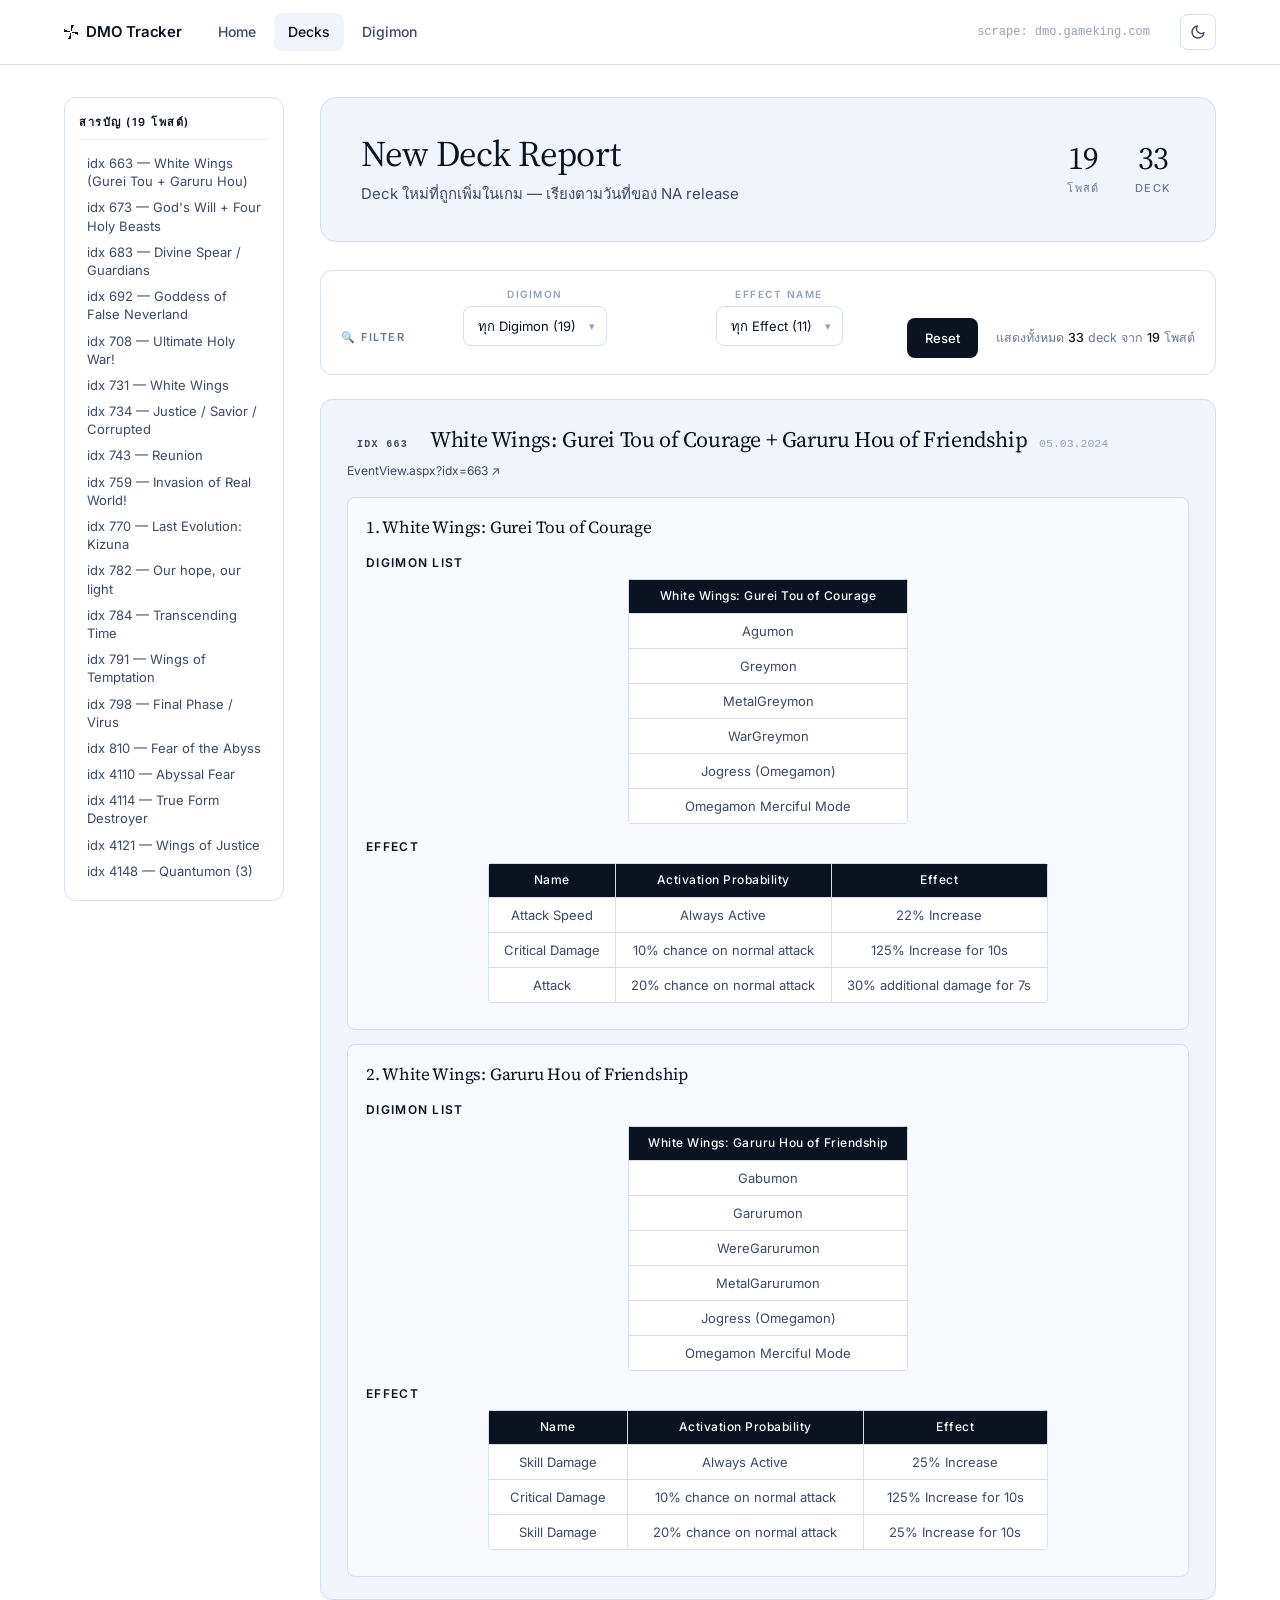
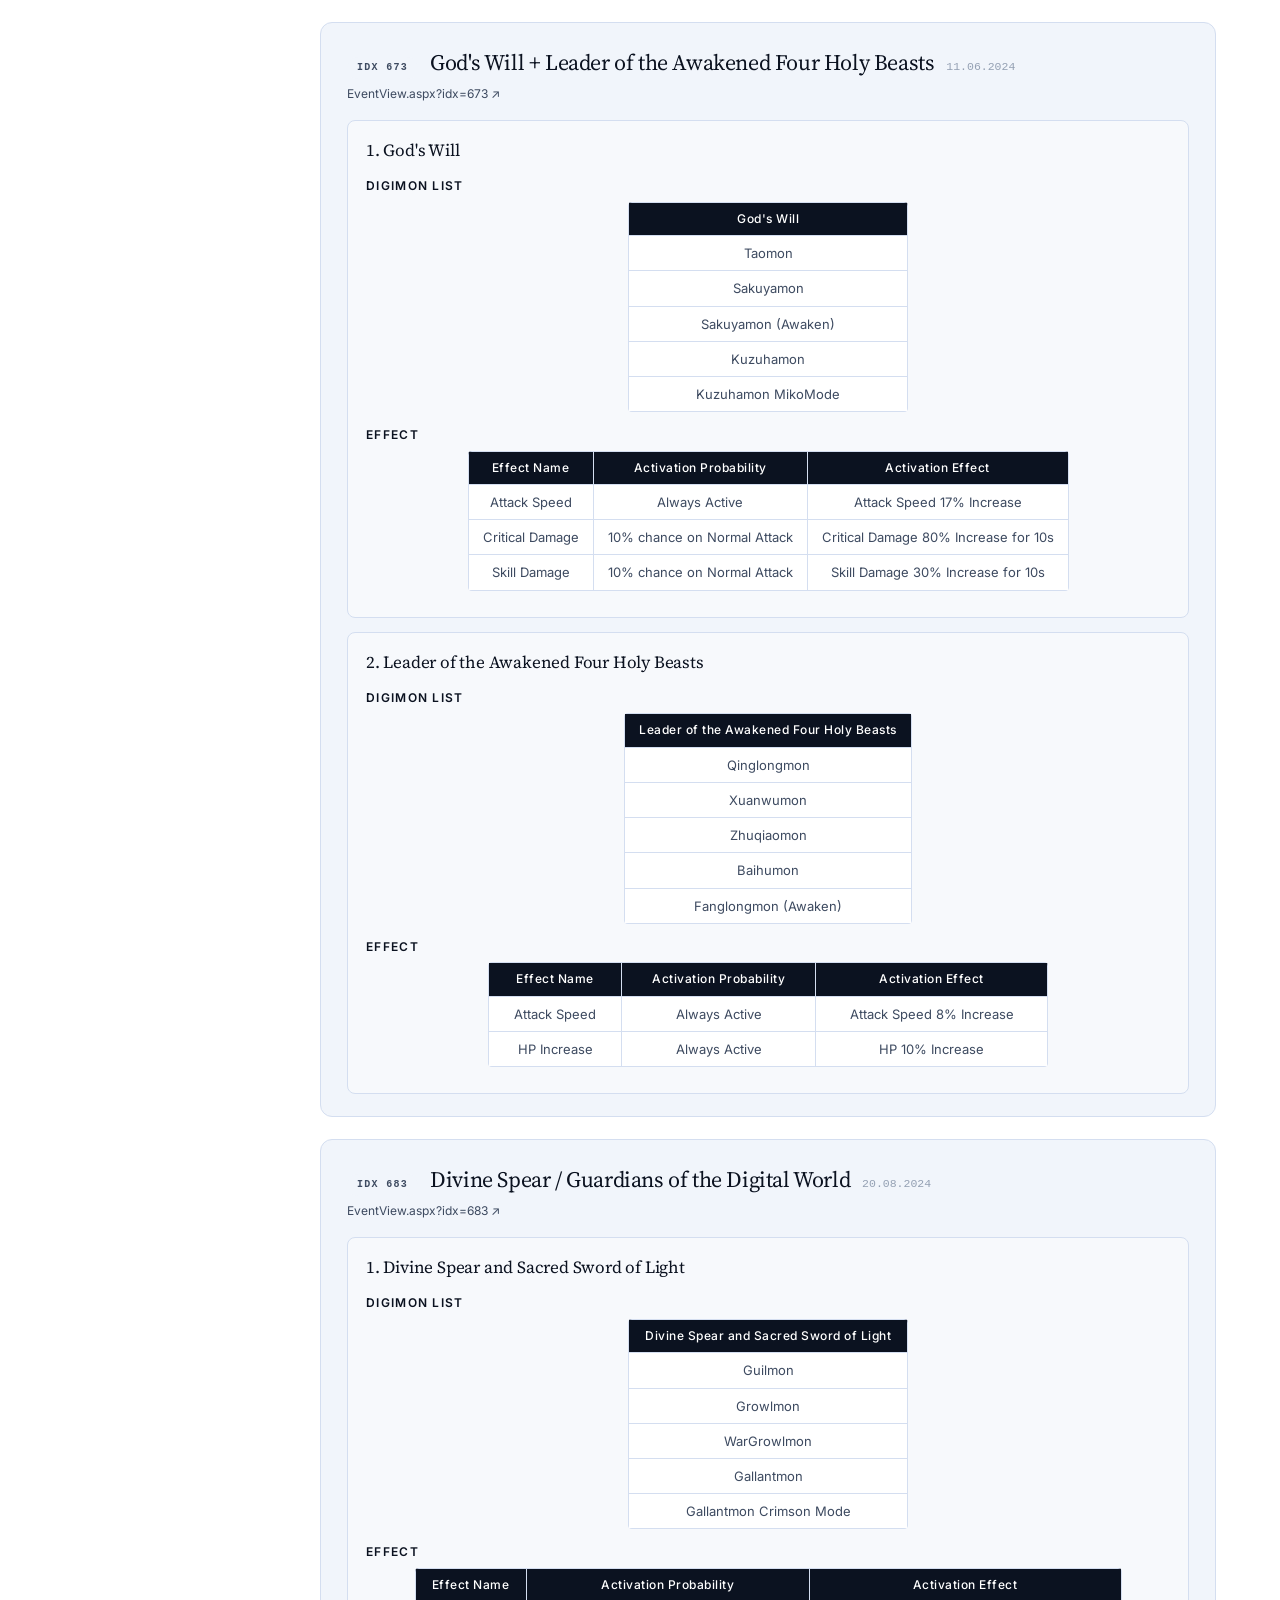
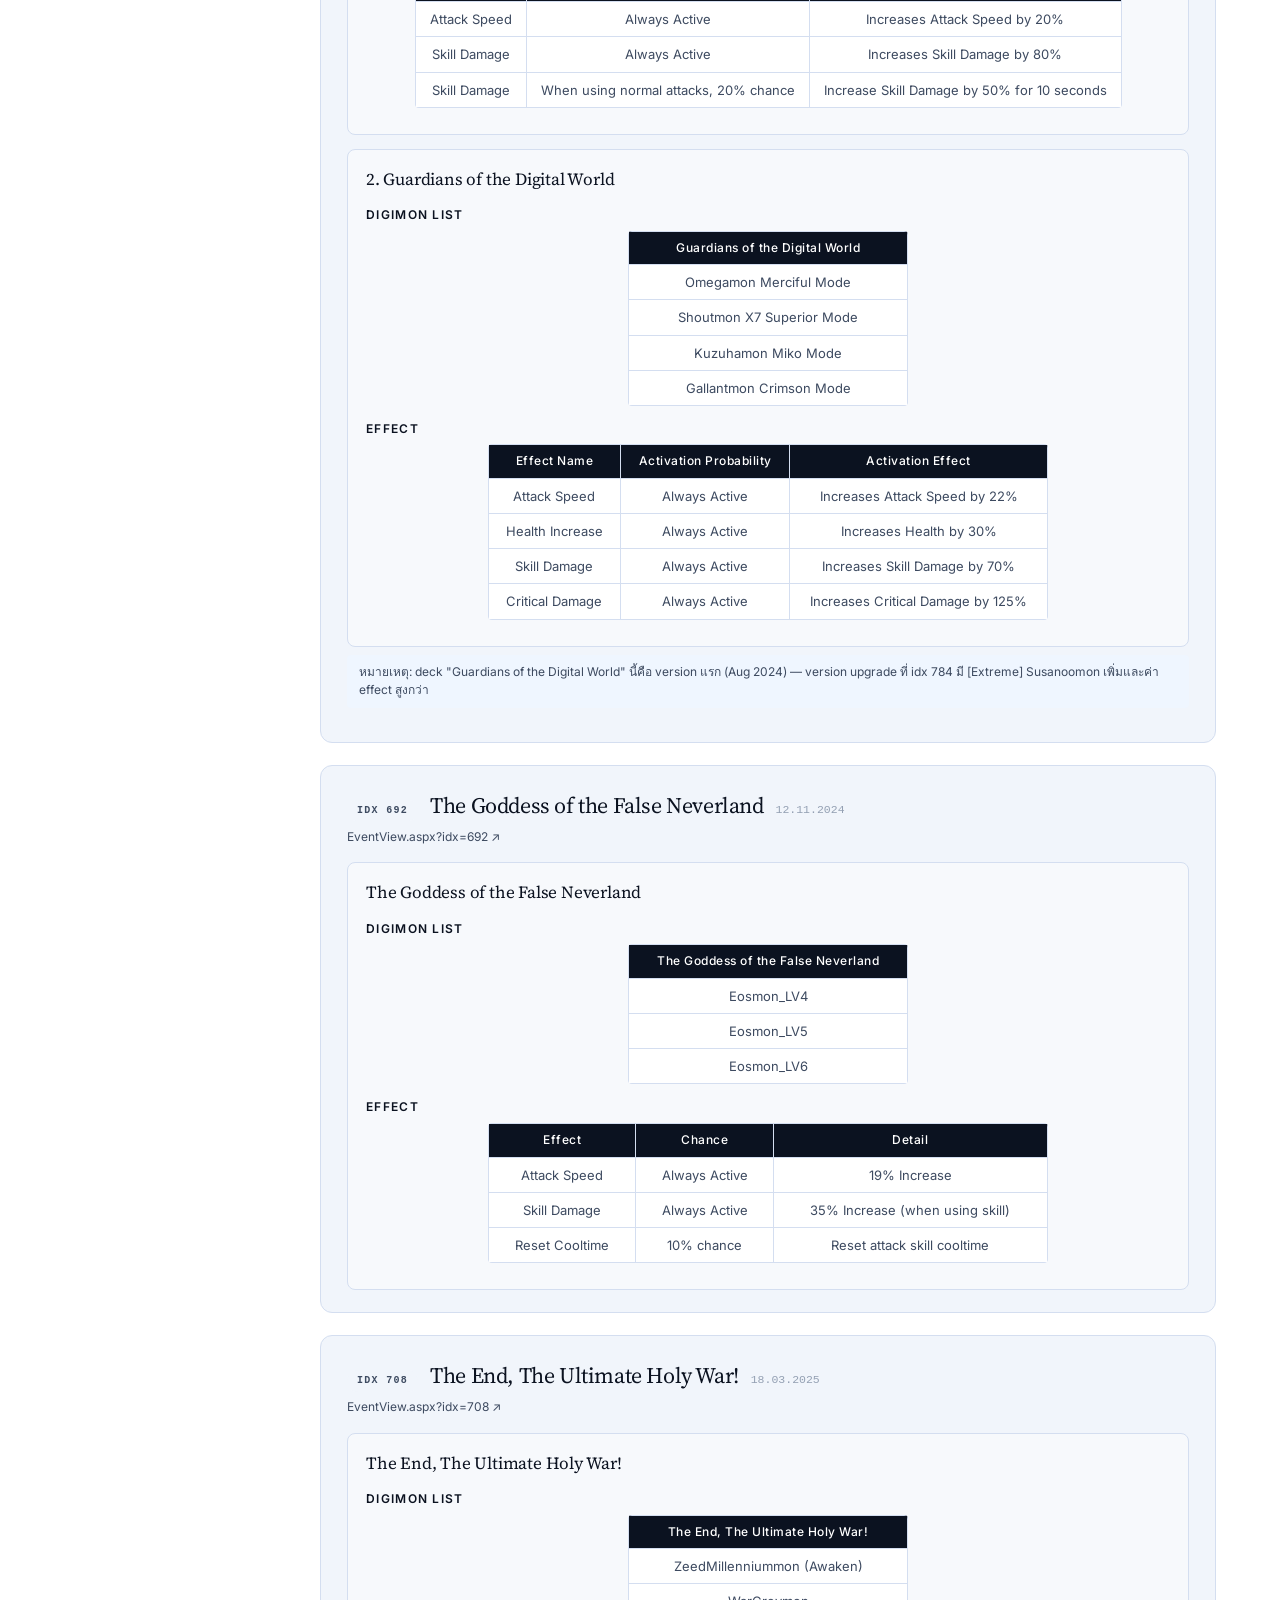
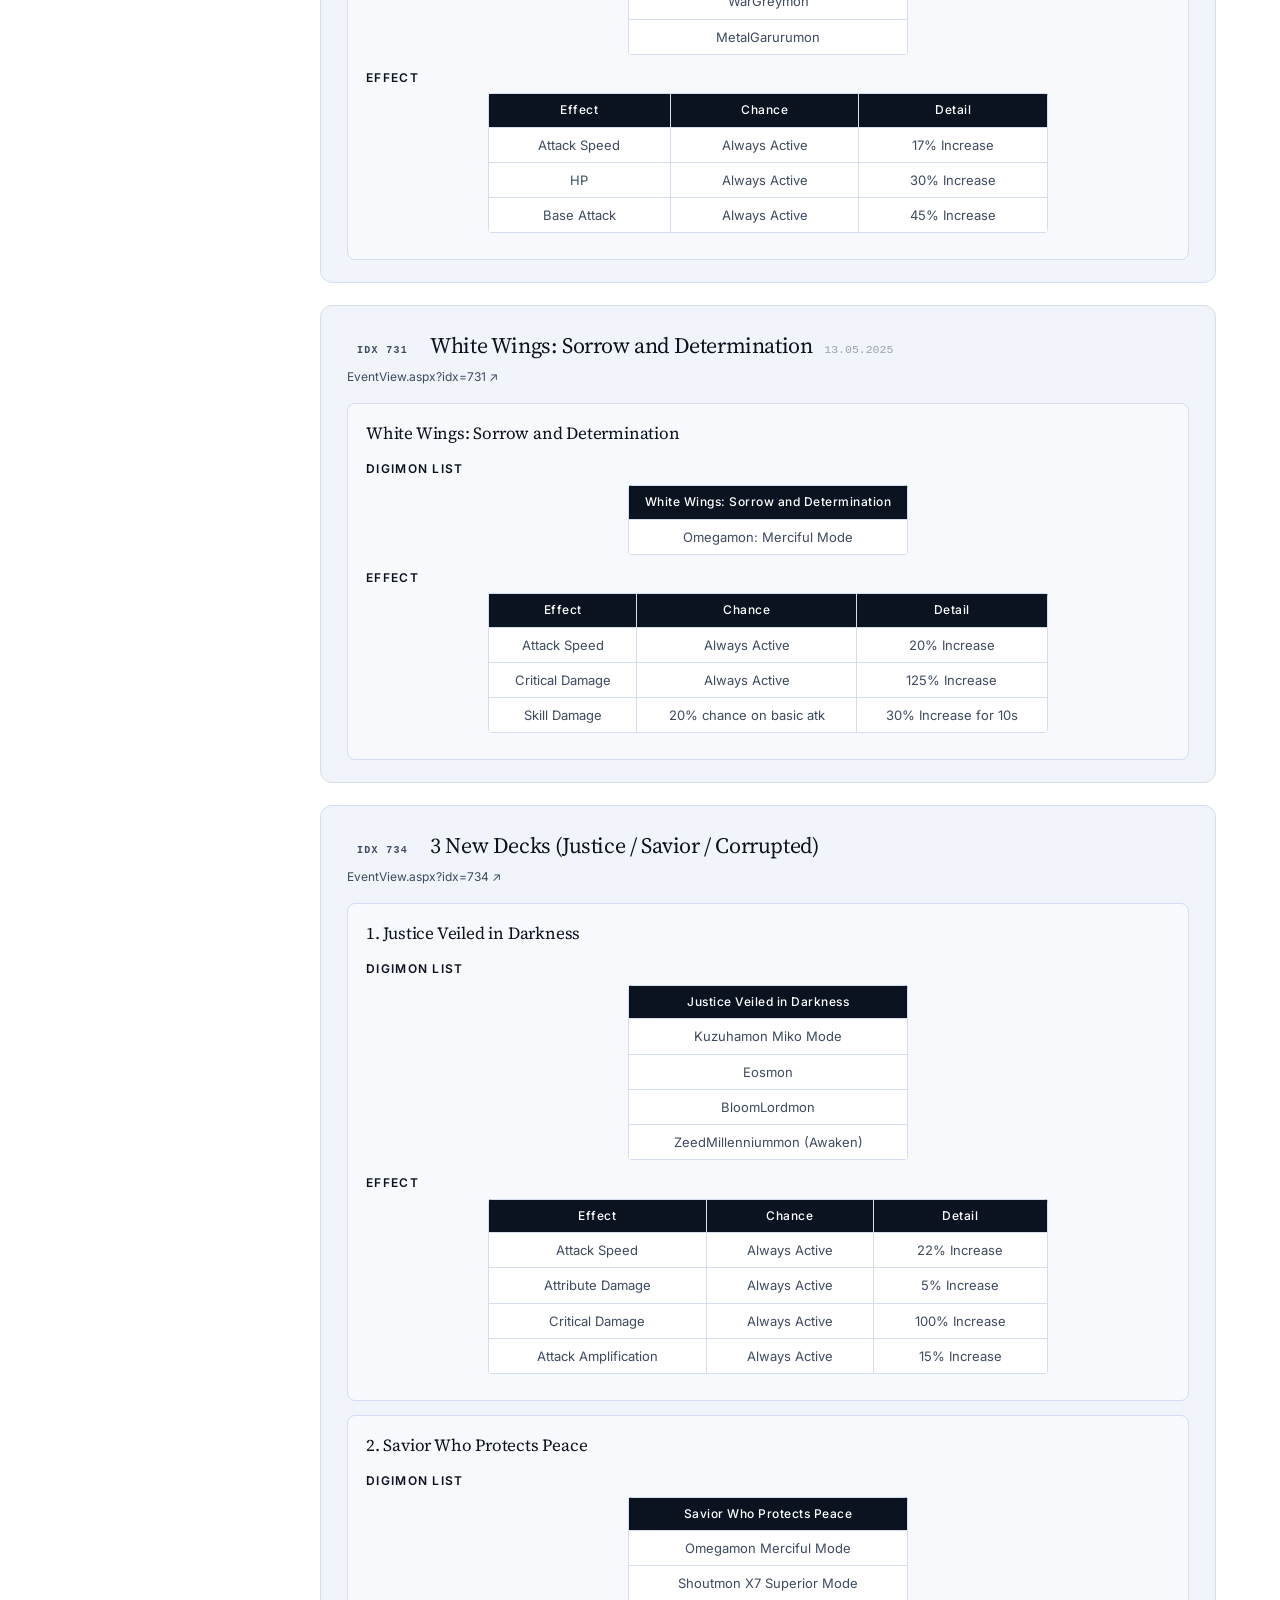
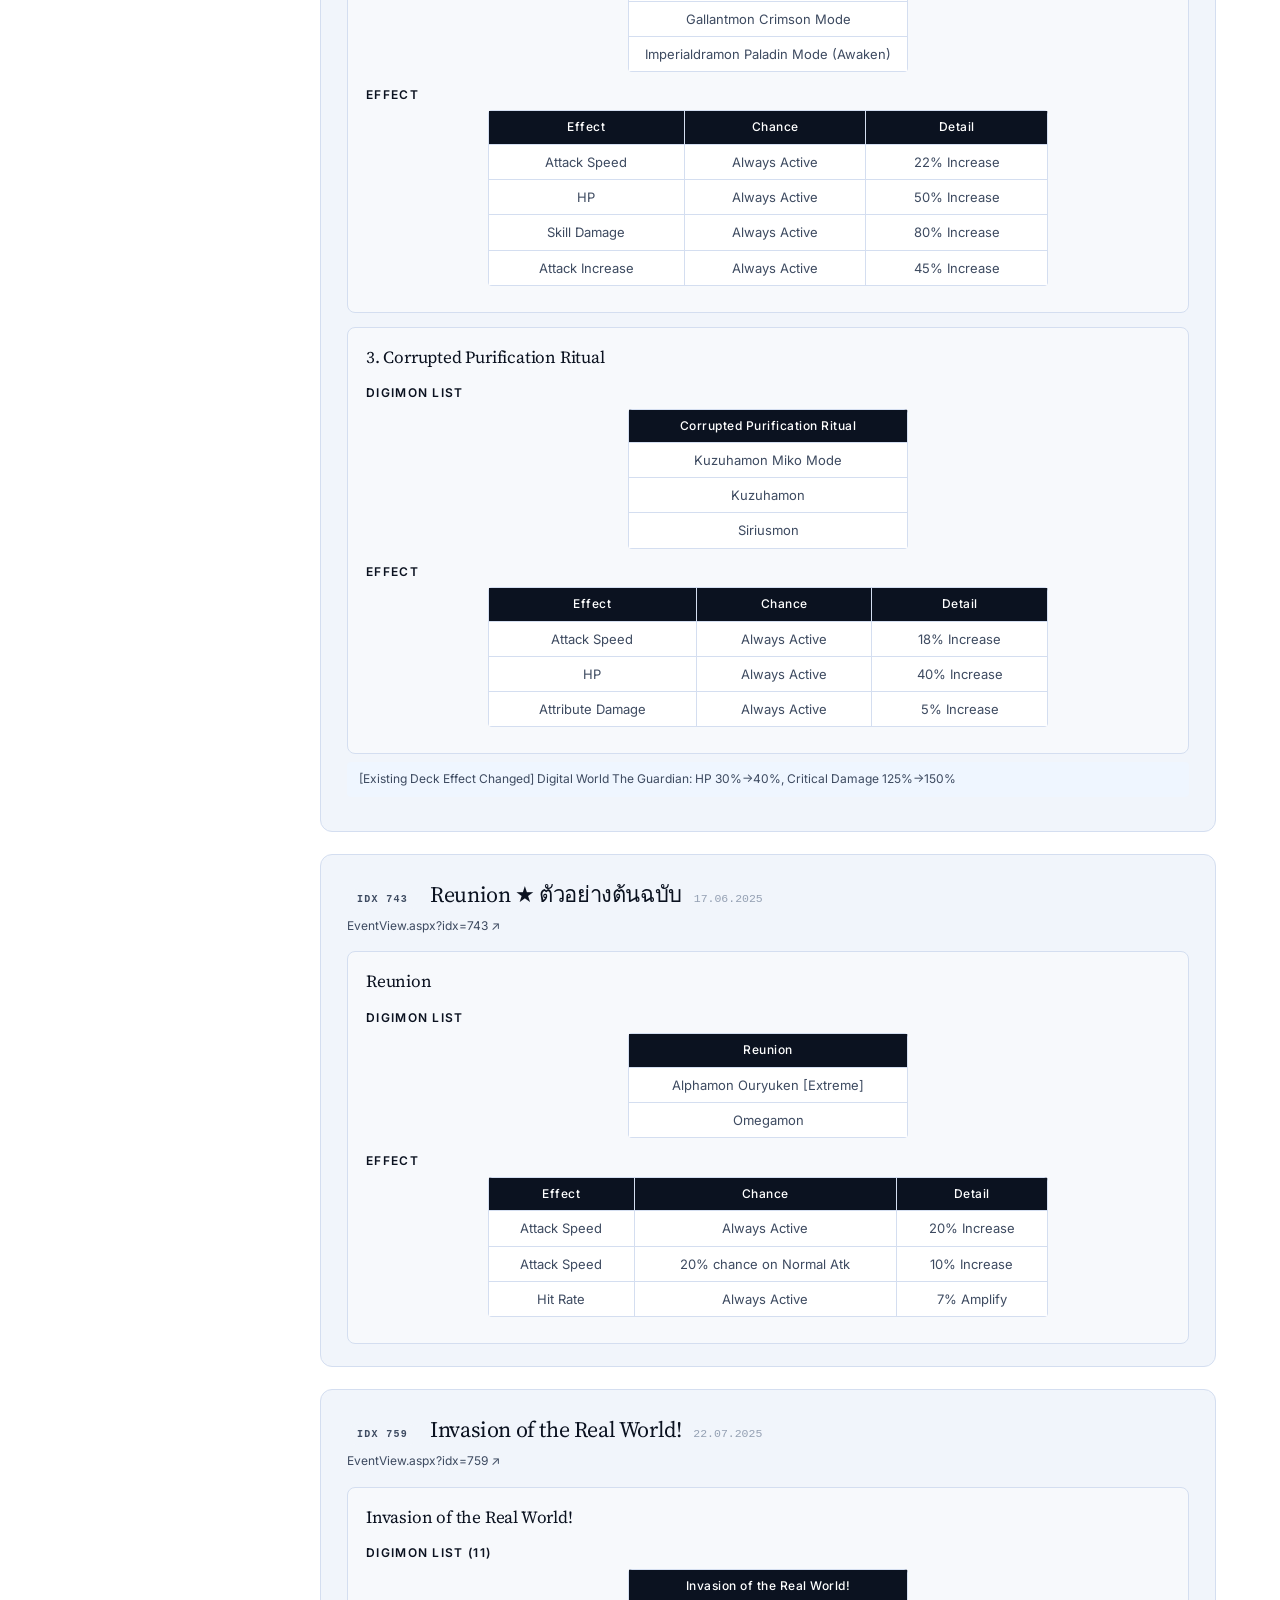
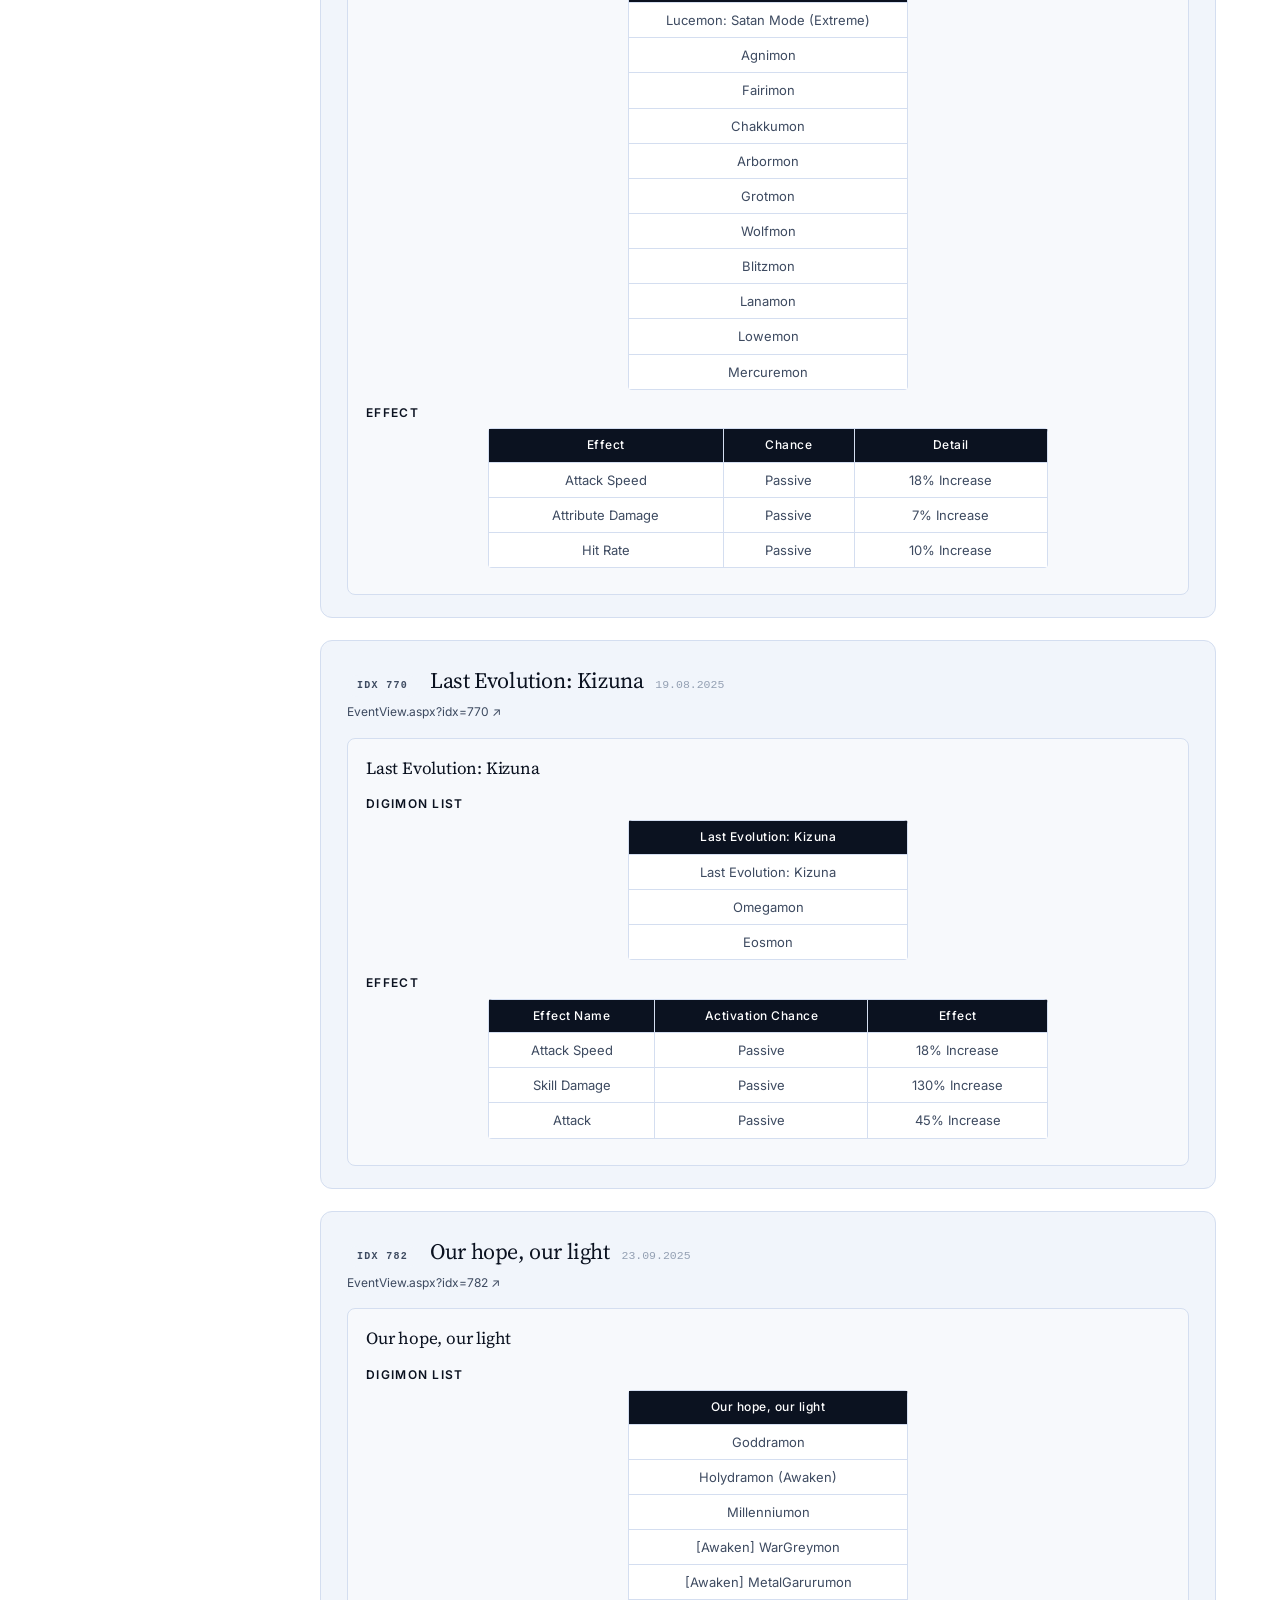
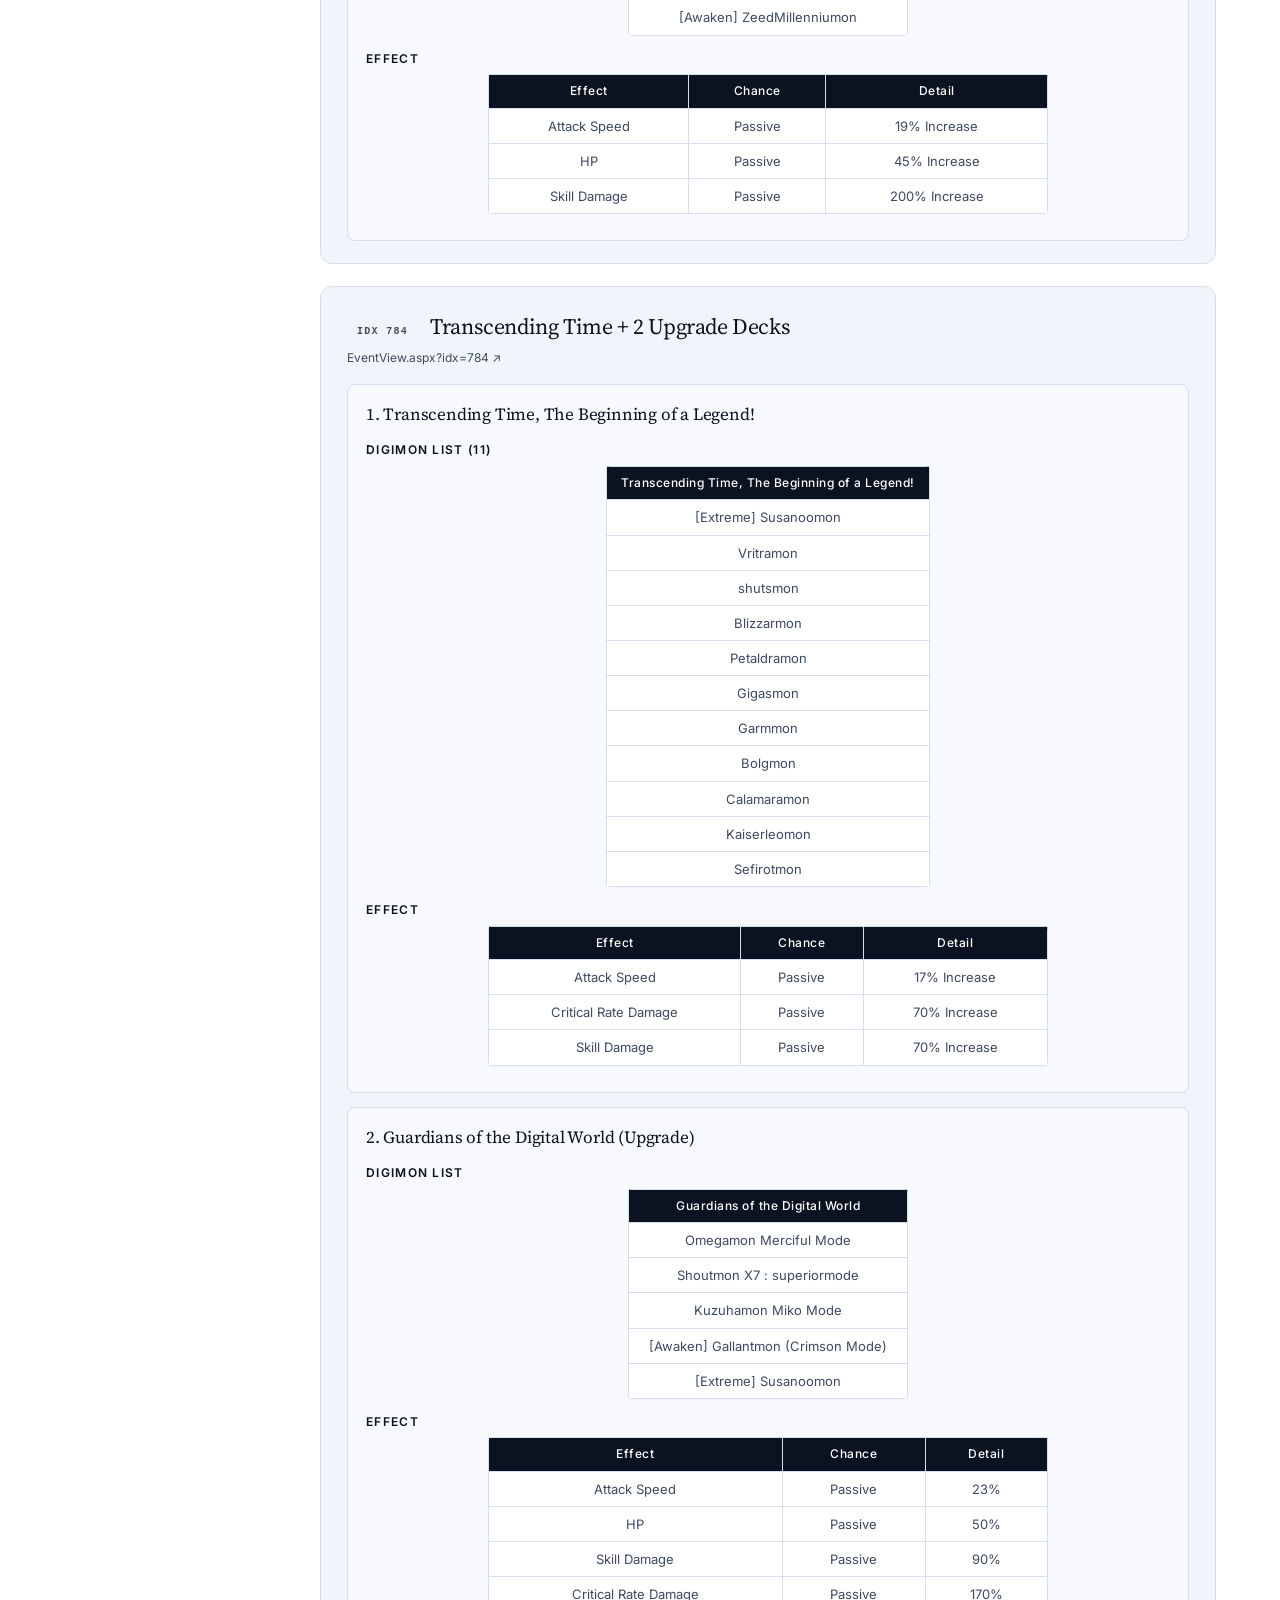
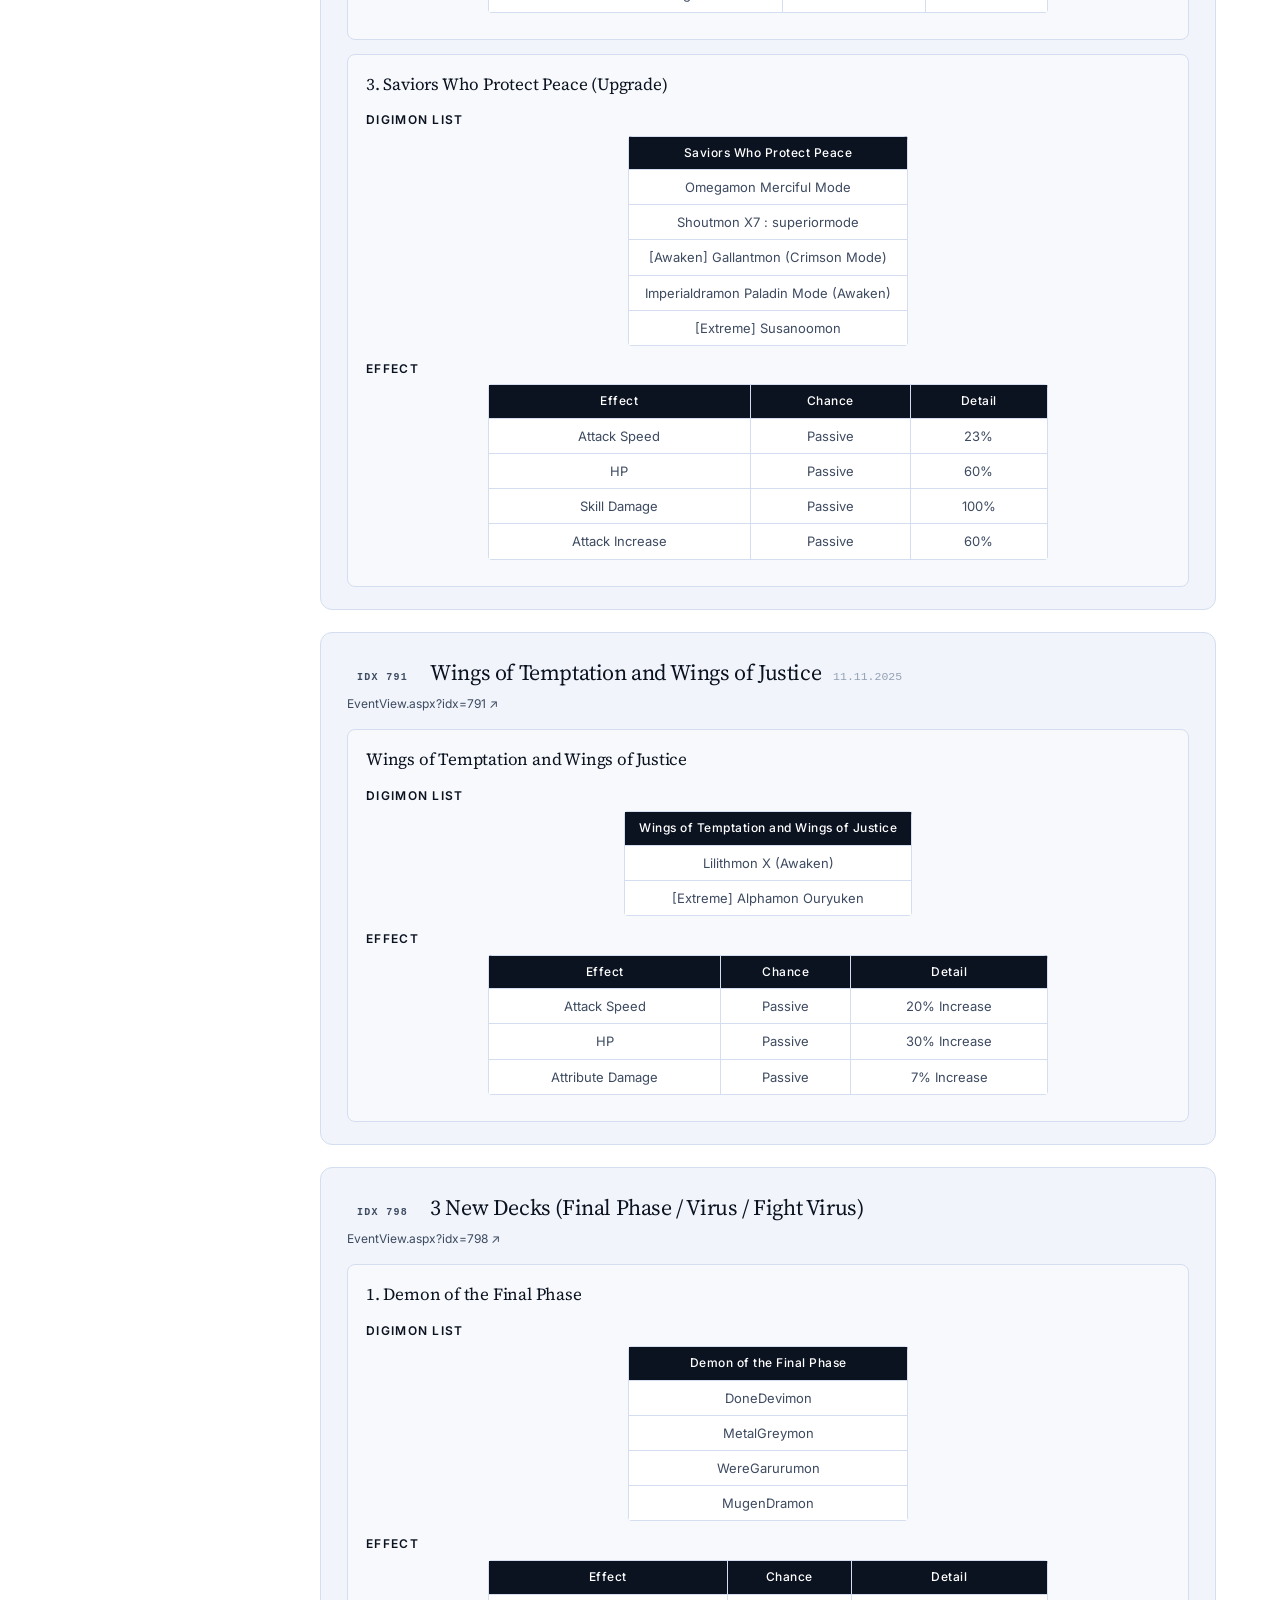
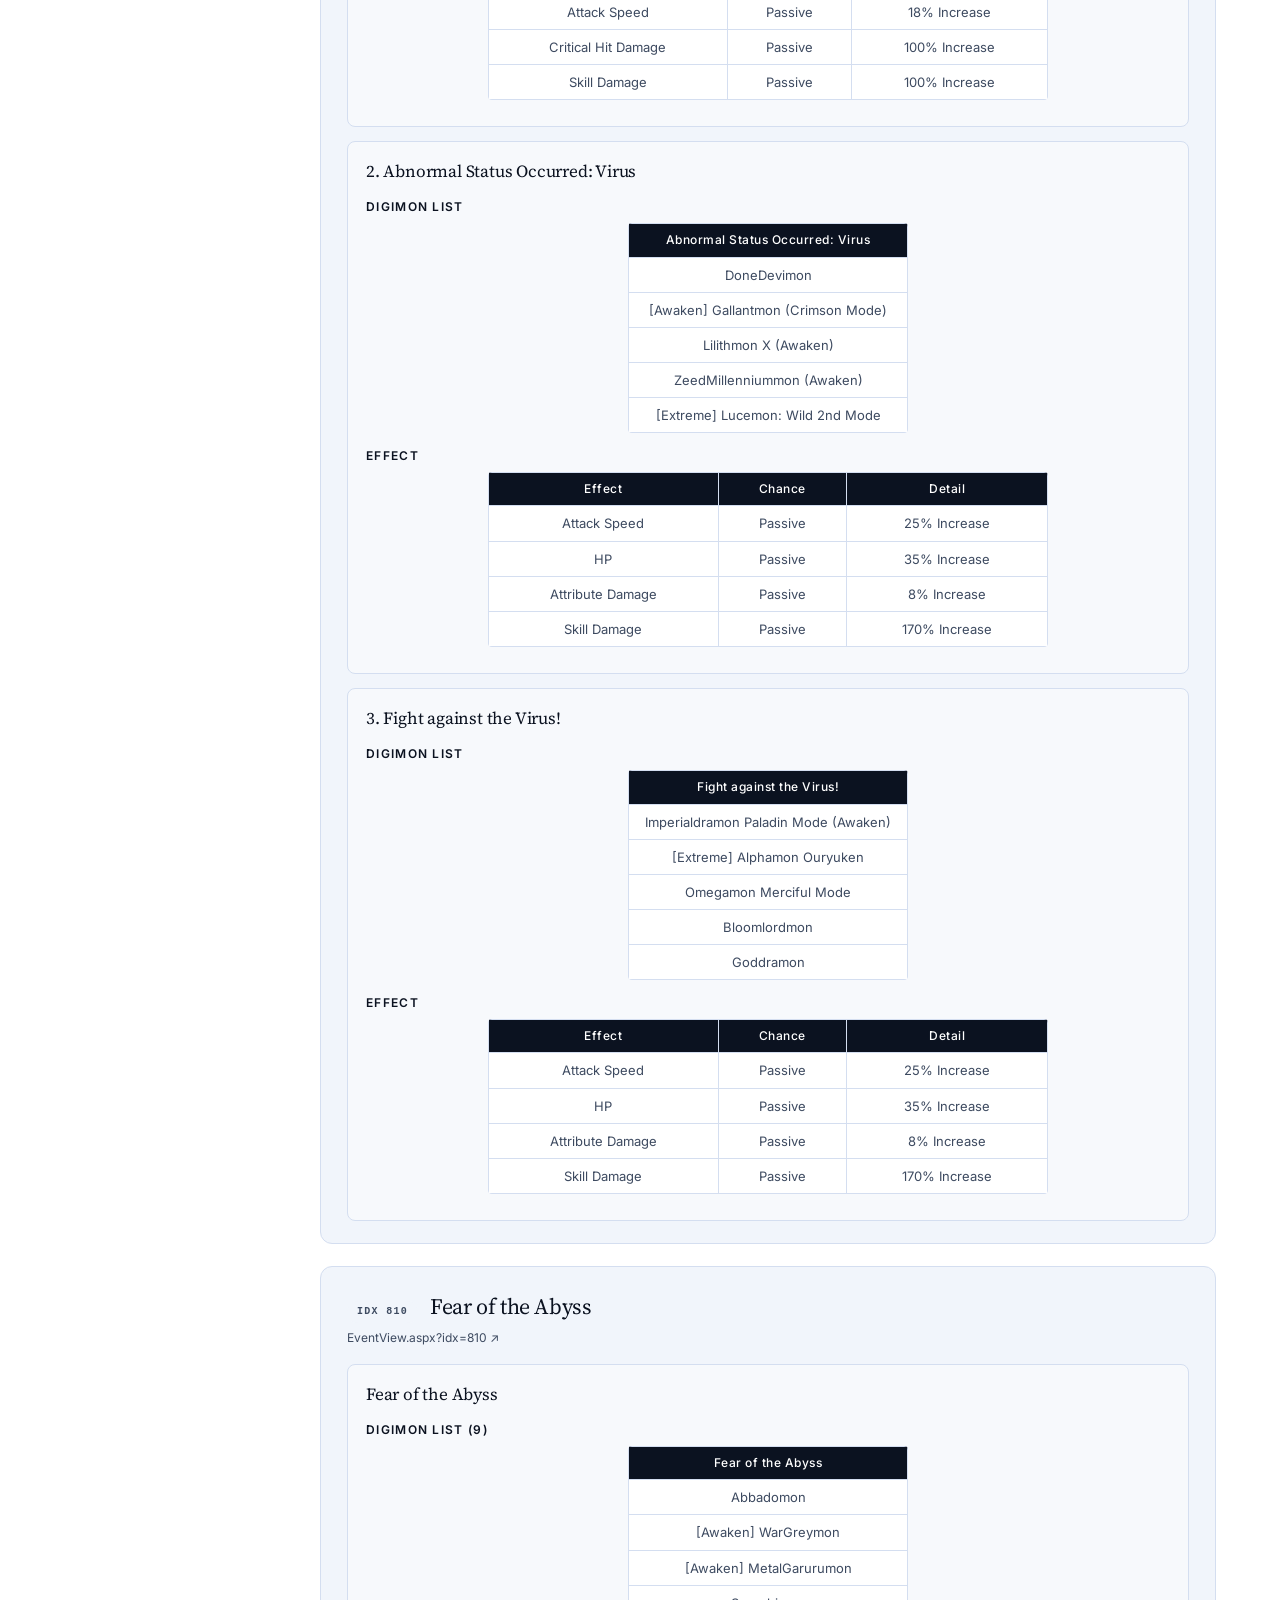
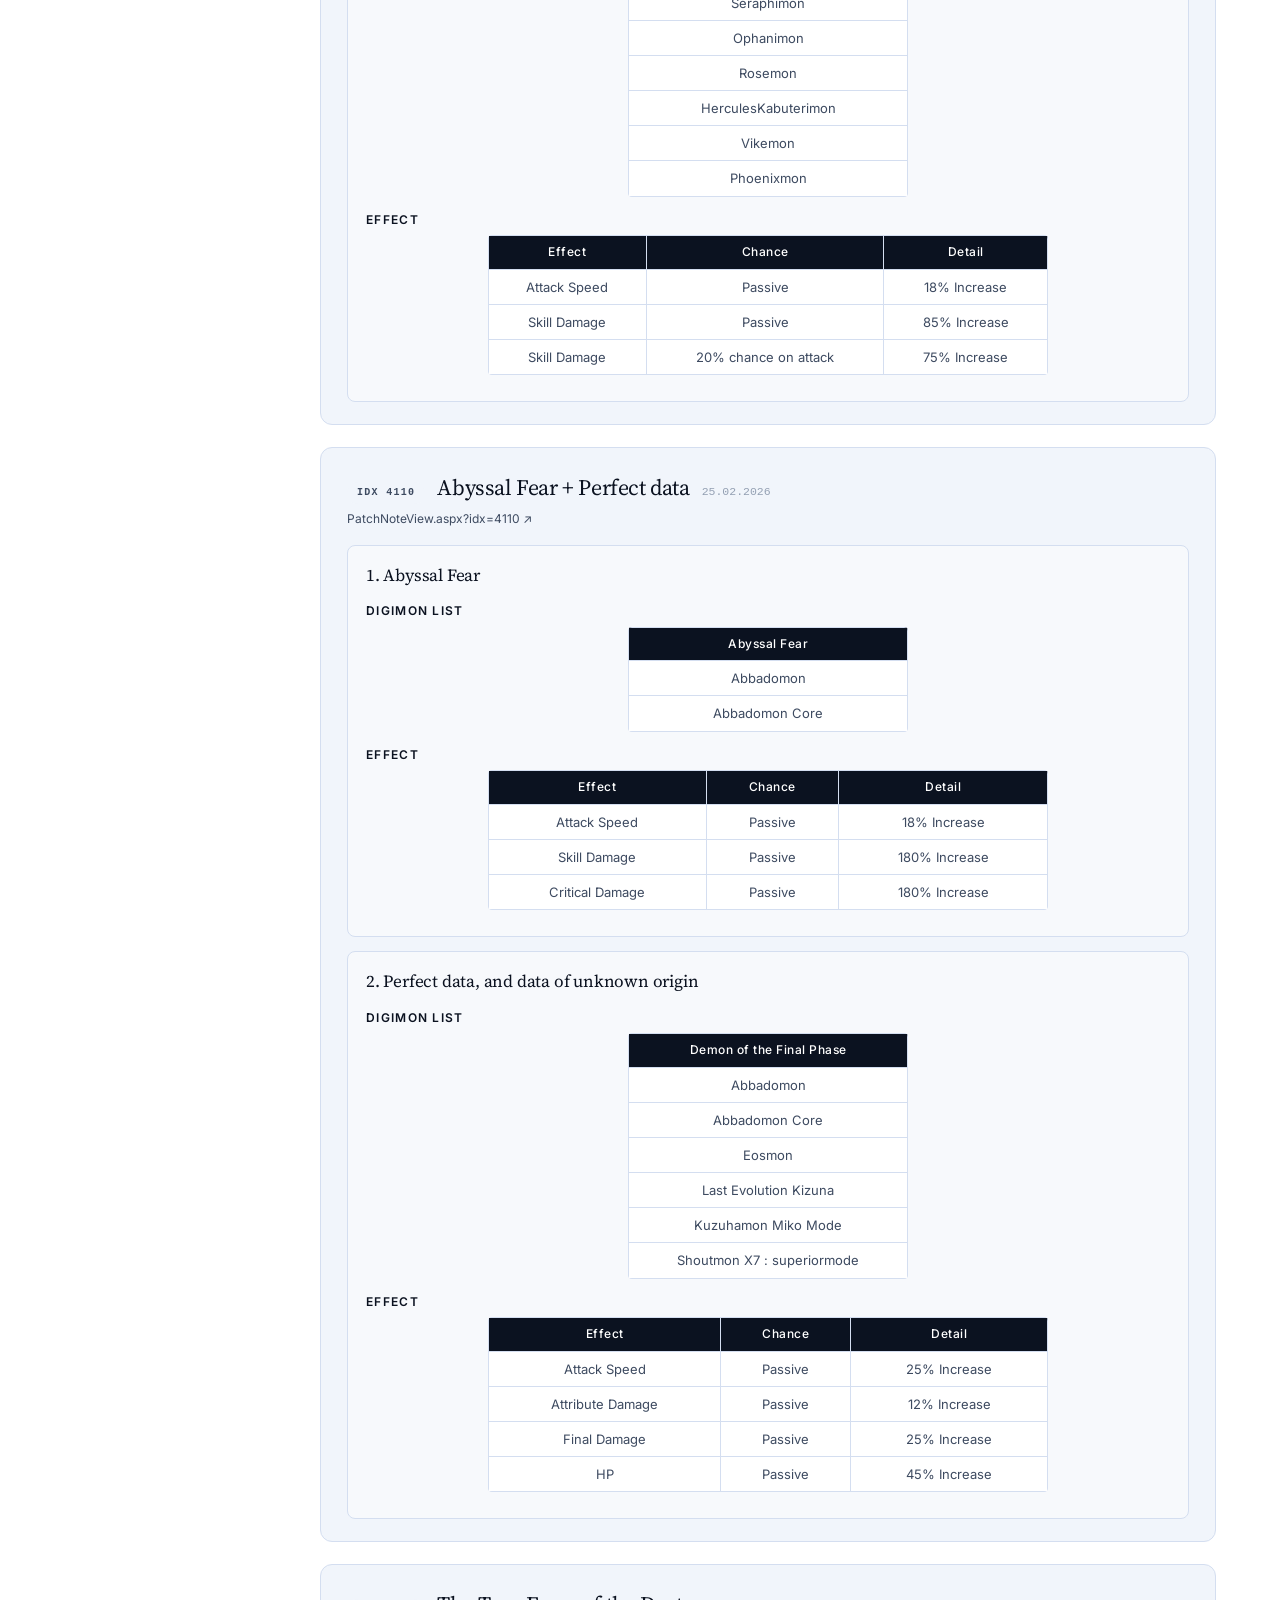
==== commit 45bafdbc: "Add light/dark theme toggle (minimal-blue + PlayStation) - Two-theme CSS system via [data-theme] on " ====
--- a/docs/decks.html
+++ b/docs/decks.html
@@ -2,128 +2,154 @@
 <html lang="th">
 <head>
 <meta charset="UTF-8">
-<title>DMO New Deck Report</title>
+<title>DMO Decks — Activity Feed</title>
+<script src="js/theme.js"></script>
+<link rel="stylesheet" href="css/site.css">
 <style>
-  * { box-sizing: border-box; }
-  body { font-family: "Segoe UI", "Helvetica Neue", Arial, sans-serif; margin: 0; color: #2c3e50; background: #f5f7fa; line-height: 1.5; }
-  .container { max-width: 1200px; margin: 0 auto; padding: 24px; display: grid; grid-template-columns: 240px 1fr; gap: 28px; }
-  @media (max-width: 900px) { .container { grid-template-columns: 1fr; } .toc { position: static !important; max-height: none !important; } }
-
-  /* Sidebar — compact */
-  .toc { position: sticky; top: 16px; max-height: calc(100vh - 32px); overflow-y: auto;
-         background: white; border-radius: 10px; padding: 14px; box-shadow: 0 2px 8px rgba(0,0,0,0.06); font-size: 12.5px; }
-  .toc h3 { margin: 0 0 8px 0; color: #1a4d8f; font-size: 13px; border-bottom: 2px solid #e7eef6; padding-bottom: 5px; }
-  .toc h4 { margin: 10px 0 4px 0; font-size: 10.5px; color: #888; text-transform: uppercase; letter-spacing: 0.5px; }
-  .toc a { color: #2c3e50; text-decoration: none; display: block; padding: 3px 6px; border-radius: 4px; line-height: 1.35; }
-  .toc a:hover { background: #eef4fb; color: #1a4d8f; }
-  .toc a.featured { color: #c0392b; font-weight: 600; }
-  .toc .nav-home { display: inline-block; font-size: 11px; color: #2c6fb8; padding: 0; margin-bottom: 8px; }
-  .toc .nav-home:hover { text-decoration: underline; }
-
-  /* Hero header — title + stats inline (gradient bar) */
-  .hero { background: linear-gradient(135deg, #1a4d8f, #2c6fb8); border-radius: 10px; padding: 18px 24px; margin-bottom: 14px;
-          display: flex; align-items: center; justify-content: space-between; flex-wrap: wrap; gap: 18px;
-          box-shadow: 0 4px 14px rgba(26,77,143,0.20); }
-  .hero h1 { color: white; margin: 0; font-size: 22px; line-height: 1.2; letter-spacing: 0.2px; }
-  .hero-stats { display: flex; gap: 22px; }
-  .hero-stat { text-align: center; color: white; padding: 0 6px; }
-  .hero-stat .num { font-size: 30px; font-weight: 700; line-height: 1; }
-  .hero-stat .lbl { font-size: 10.5px; opacity: 0.88; text-transform: uppercase; letter-spacing: 0.5px; margin-top: 4px; }
-  .warn { background: #fff8e1; border-left: 4px solid #f39c12; padding: 10px 14px; border-radius: 4px; font-size: 13px; margin-bottom: 24px; }
-
-  /* Post (idx) card */
-  .post { background: white; border-radius: 10px; padding: 20px 24px; margin-bottom: 20px; box-shadow: 0 2px 8px rgba(0,0,0,0.06); }
-  .post-header { display: flex; align-items: baseline; gap: 12px; flex-wrap: wrap; margin-bottom: 4px; }
-  .post-header .idx-badge { background: #1a4d8f; color: white; padding: 3px 10px; border-radius: 12px; font-size: 12px; font-weight: 600; }
-  .post-header h2 { color: #2c3e50; font-size: 19px; margin: 0; }
-  .post-header .date { color: #95a5a6; font-size: 13px; }
-  .src { font-size: 12px; margin: 0 0 16px 0; }
-  .src a { color: #2c6fb8; text-decoration: none; }
-  .src a:hover { text-decoration: underline; }
-  .featured-badge { background: #f39c12; color: white; padding: 2px 8px; border-radius: 8px; font-size: 11px; margin-left: 4px; }
-
-  /* Deck block */
-  .deck { margin: 18px 0; padding: 16px 20px; background: #fafbfc; border-radius: 8px; box-shadow: 0 0 0 2px #f39c12; }
-  .deck-name { font-size: 16px; font-weight: 700; color: #1a4d8f; margin-bottom: 14px; }
-  .deck-body { display: block; }
-
-  /* Labels — gameking bullet style */
-  .gk-label { font-size: 14px; font-weight: 600; color: #2c3e50; margin: 14px 0 8px 0; padding-left: 14px; position: relative; }
-  .gk-label::before { content: "•"; position: absolute; left: 0; color: #1a4d8f; font-size: 18px; line-height: 1; }
-
-  /* Tables — match gameking original layout (centered, blue header, black borders) but use main font */
-  .gk-table { border-collapse: collapse; margin: 4px auto 14px auto; background: white; font-size: 13px; }
-  .gk-table th, .gk-table td { border: 1px solid #000; padding: 6px 14px; }
-  .gk-table th { background: #1f4e79; color: white; text-align: center; font-weight: 600; font-size: 13px; }
-  .gk-table td { text-align: center; background: white; color: #2c3e50; }
-  .digimon-table { min-width: 320px; }
-  .effect-table { min-width: 580px; }
-  @media (max-width: 700px) { .effect-table { min-width: 0; width: 100%; } .gk-table th, .gk-table td { padding: 5px 8px; font-size: 13px; } }
-
-  .note { font-size: 12px; color: #7f8c8d; font-style: italic; margin-top: 8px; padding: 6px 10px; background: #fffbf0; border-left: 3px solid #f39c12; border-radius: 3px; }
-
-  .methodology { font-size: 12px; color: #7f8c8d; background: white; padding: 14px 18px; border-radius: 8px; margin-top: 32px; box-shadow: 0 1px 4px rgba(0,0,0,0.05); }
-
-  /* Filter bar — compact */
-  .filter-bar { background: white; border-radius: 10px; padding: 12px 16px; margin-bottom: 18px; box-shadow: 0 2px 8px rgba(0,0,0,0.06);
-                display: flex; align-items: end; gap: 14px; flex-wrap: wrap; }
-  .filter-bar h3 { margin: 0; color: #1a4d8f; font-size: 13px; padding-bottom: 8px; flex-shrink: 0; white-space: nowrap; }
-  .filter-row { display: grid; grid-template-columns: 1fr 1fr auto; gap: 10px; align-items: end; flex: 1; min-width: 260px; }
-  @media (max-width: 700px) { .filter-row { grid-template-columns: 1fr; } .filter-bar { flex-direction: column; align-items: stretch; } .filter-bar h3 { padding-bottom: 0; } }
-  .filter-group { display: flex; flex-direction: column; gap: 3px; }
-  .filter-group label { font-size: 10.5px; color: #7f8c8d; text-transform: uppercase; letter-spacing: 0.5px; }
-  .filter-group input, .filter-group select { padding: 7px 10px; border: 1.5px solid #d5dde6; border-radius: 6px; font-size: 13px; outline: none; transition: border-color 0.15s; background: white; height: 34px; }
-  .filter-group input:focus, .filter-group select:focus { border-color: #2c6fb8; }
-
-  /* Custom multi-select with checkboxes */
+  /* Decks-only overrides — shared theme comes from css/site.css */
+
+  .post {
+    background: var(--surface-card); border-radius: var(--radius-lg);
+    border: 1px solid var(--hairline);
+    padding: 22px 26px; margin-bottom: 22px;
+    transition: border-color 0.15s;
+  }
+  .post:hover { border-color: var(--card-hover-border); }
+  .post-header {
+    display: flex; align-items: baseline; gap: 12px; flex-wrap: wrap;
+    margin-bottom: 6px;
+  }
+  .post-header .idx-badge {
+    background: var(--surface-card); color: var(--body);
+    padding: 3px 10px; border-radius: 9999px;
+    font-size: 10px; font-weight: 600; letter-spacing: 1.3px;
+    text-transform: uppercase;
+    font-family: "JetBrains Mono", monospace;
+  }
+  .post-header h2 {
+    color: var(--ink); margin: 0; font-weight: 400;
+    font-size: 22px; letter-spacing: -0.4px;
+    font-family: var(--display-font);
+  }
+  .post-header .date {
+    color: var(--muted-soft); font-size: 11.5px;
+    font-family: "JetBrains Mono", monospace;
+    font-variant-numeric: tabular-nums;
+  }
+  .src { font-size: 12px; margin: 0 0 16px 0; color: var(--muted); }
+  .src a { color: var(--body); }
+  .src a:hover { color: var(--coral); }
+
+  /* Filter bar layout — single horizontal row across full width.
+     h3 → dropdowns (flex-grow to fill) → Reset → status (right-aligned). */
+  .filter-bar {
+    display: flex; align-items: end; gap: 14px; flex-wrap: nowrap;
+    padding: 16px 20px;
+  }
+  .filter-bar h3 {
+    margin: 0; color: var(--muted); font-size: 11px;
+    text-transform: uppercase; letter-spacing: 1.5px; font-weight: 600;
+    flex-shrink: 0; white-space: nowrap; padding-bottom: 12px;
+  }
+  .filter-row {
+    display: grid; grid-template-columns: 1fr 1fr auto;
+    gap: 12px; align-items: end; flex: 1 1 auto; min-width: 0;
+  }
+  .filter-group { display: flex; flex-direction: column; gap: 4px; min-width: 0; }
+  .filter-group label {
+    font-size: 10px; color: var(--muted-soft);
+    text-transform: uppercase; letter-spacing: 1.5px; font-weight: 600;
+  }
+  @media (max-width: 760px) {
+    .filter-bar { flex-direction: column; align-items: stretch; flex-wrap: wrap; }
+    .filter-bar h3 { padding-bottom: 0; }
+    .filter-row { grid-template-columns: 1fr; }
+    .filter-status { flex-basis: auto !important; padding-bottom: 0 !important; }
+  }
+
+  /* Custom multi-select with checkboxes — Anthropic palette */
   .ms { position: relative; }
   .ms-button {
-    width: 100%; padding: 7px 28px 7px 12px;
-    border: 1.5px solid #d5dde6; border-radius: 6px; background: white;
-    font-size: 13px; cursor: pointer; text-align: left; height: 34px;
-    transition: border-color 0.15s; color: #2c3e50;
+    width: 100%; padding: 9px 30px 9px 14px;
+    border: 1px solid var(--hairline); border-radius: var(--radius);
+    background: var(--canvas); color: var(--ink);
+    font-size: 13px; cursor: pointer; text-align: left; height: 40px;
+    transition: border-color 0.15s, background 0.15s;
+    font-family: inherit;
   }
   .ms-button::after {
-    content: "▾"; position: absolute; right: 10px; top: 50%;
-    transform: translateY(-50%); color: #95a5a6; font-size: 11px;
+    content: "▾"; position: absolute; right: 12px; top: 50%;
+    transform: translateY(-50%); color: var(--muted-soft); font-size: 11px;
     pointer-events: none;
   }
-  .ms-button:hover, .ms-button.is-open { border-color: #2c6fb8; }
-  .ms-button.has-filter { background: #eef4fb; color: #1a4d8f; font-weight: 500; }
+  .ms-button:hover, .ms-button.is-open { border-color: var(--coral); }
+  .ms-button.has-filter { background: var(--coral); color: var(--on-primary); border-color: var(--coral); font-weight: 500; }
+  .ms-button.has-filter::after { color: var(--on-primary); }
   .ms-panel {
     position: absolute; top: calc(100% + 4px); left: 0; right: 0;
-    background: white; border: 1px solid #d5dde6; border-radius: 6px;
-    box-shadow: 0 8px 24px rgba(15,30,50,0.14);
+    background: var(--canvas); border: 1px solid var(--hairline);
+    border-radius: var(--radius);
+    box-shadow: var(--shadow-lg);
     z-index: 50; max-height: 320px; overflow-y: auto;
-    padding: 4px;
+    padding: 6px;
   }
   .ms-option {
-    display: flex; align-items: center; gap: 8px;
-    padding: 5px 8px; border-radius: 4px; font-size: 13px;
+    display: flex; align-items: center; gap: 10px;
+    padding: 7px 10px; border-radius: var(--radius-xs); font-size: 13px;
     cursor: pointer; user-select: none; line-height: 1.3;
-  }
-  .ms-option:hover { background: #eef4fb; }
-  .ms-option input { margin: 0; accent-color: #2c6fb8; flex-shrink: 0; cursor: pointer; }
+    color: var(--body);
+  }
+  .ms-option:hover { background: var(--surface-card); color: var(--ink); }
+  .ms-option input { margin: 0; accent-color: var(--coral); flex-shrink: 0; cursor: pointer; }
   .ms-option.is-all {
-    font-weight: 600; border-bottom: 1px solid #e7eef6;
-    margin: 0 0 4px; padding: 7px 8px; border-radius: 4px 4px 0 0;
-    background: #fafbfc;
-  }
-  .filter-btn { padding: 7px 14px; background: #95a5a6; color: white; border: none; border-radius: 6px; font-size: 13px; cursor: pointer; height: 34px; }
-  .filter-btn:hover { background: #7f8c8d; }
-  .filter-status { font-size: 12px; color: #7f8c8d; flex-basis: 100%; padding-top: 4px; line-height: 1.5; }
-  .filter-status b { color: #1a4d8f; }
+    font-weight: 600; color: var(--ink);
+    border-bottom: 1px solid var(--hairline);
+    margin: 0 0 4px; padding: 9px 10px;
+    border-radius: var(--radius-xs) var(--radius-xs) 0 0;
+    background: var(--surface-soft);
+  }
+  .filter-btn {
+    padding: 0 18px; height: 40px;
+    background: var(--ink); color: var(--on-dark);
+    border: none; border-radius: var(--radius);
+    font-size: 13px; font-weight: 500; cursor: pointer;
+    transition: background 0.15s;
+    font-family: inherit;
+  }
+  .filter-btn:hover { background: var(--coral); }
+  .filter-status {
+    font-size: 12.5px; color: var(--muted);
+    line-height: 1.4; flex-shrink: 0;
+    padding-bottom: 12px;
+    text-align: right; white-space: nowrap;
+    margin-left: 4px;
+  }
+  .filter-status b { color: var(--ink); font-weight: 500; }
   .deck.hidden, .post.hidden { display: none; }
-  .deck.match { box-shadow: 0 0 0 3px #e67e22; }
-  .post mark { background: #fff3a8; padding: 0 2px; border-radius: 2px; }
+  .deck.match { border-color: var(--coral); border-width: 2px; padding: 15px 17px; }
+  .post mark {
+    background: var(--amber); color: var(--ink);
+    padding: 0 4px; border-radius: 3px;
+  }
 </style>
 </head>
 <body>
-<div class="container">
-
-<!-- ===================== TOC ===================== -->
+
+<header class="site-nav">
+  <div class="site-nav-inner">
+    <a class="brand" href="./"><span class="dot"></span>DMO Tracker</a>
+    <nav>
+      <a href="./">Home</a>
+      <a href="decks.html" class="is-active">Decks</a>
+      <a href="digimon.html">Digimon</a>
+    </nav>
+    <span class="nav-meta">scrape: dmo.gameking.com</span>
+  </div>
+</header>
+
+<main class="page has-toc">
+
 <aside class="toc">
-  <a href="./" class="nav-home">← Home</a>
   <h3>สารบัญ (19 โพสต์)</h3>
   <a href="#e663">idx 663 — White Wings (Gurei Tou + Garuru Hou)</a>
   <a href="#e673">idx 673 — God's Will + Four Holy Beasts</a>
@@ -146,14 +172,15 @@
   <a href="#p4148">idx 4148 — Quantumon (3)</a>
 </aside>
 
-<!-- ===================== MAIN ===================== -->
-<main>
-  <!-- ===== Hero header ===== -->
+<section>
   <div class="hero">
-    <h1>DMO – New Deck Add Report</h1>
+    <div>
+      <h1>New Deck Report</h1>
+      <p class="lead">Deck ใหม่ที่ถูกเพิ่มในเกม — เรียงตามวันที่ของ NA release</p>
+    </div>
     <div class="hero-stats">
       <div class="hero-stat"><div class="num">19</div><div class="lbl">โพสต์</div></div>
-      <div class="hero-stat"><div class="num">33</div><div class="lbl">deck ใหม่</div></div>
+      <div class="hero-stat"><div class="num">33</div><div class="lbl">deck</div></div>
     </div>
   </div>
 
@@ -1304,11 +1331,14 @@
     })();
   </script>
 
-  <footer style="margin-top:40px;padding:20px 0 8px;text-align:center;color:#7f8c8d;font-size:12px;border-top:1px solid #e7eef6;">
-    Generated with <a href="https://claude.ai/" target="_blank" style="color:#1a4d8f;text-decoration:none;font-weight:600;">Claude AI</a>
-  </footer>
-
+</section>
 </main>
-</div>
+
+<footer class="site-footer">
+  Built by <a href="https://github.com/kongpop1405" target="_blank">@kongpop1405</a>
+  &nbsp;·&nbsp; Generated with <a href="https://claude.ai/" target="_blank">Claude AI</a>
+  &nbsp;·&nbsp; <a href="https://github.com/dmo-hub/dmo" target="_blank">Source on GitHub</a>
+</footer>
+
 </body>
 </html>
--- a/docs/css/site.css
+++ b/docs/css/site.css
@@ -0,0 +1,647 @@
+/* ==========================================================================
+   DMO Tracker — shared site stylesheet
+   Two-theme system: LIGHT = Anthropic warm-cream editorial (default);
+                     DARK  = PlayStation channel-tile dark.
+   Theme is set via [data-theme="light"|"dark"] on <html> by js/theme.js.
+   See DESIGN-dmo.md for the dark-theme token reference.
+   ========================================================================== */
+
+@import url('https://fonts.googleapis.com/css2?family=Inter:wght@400;500;600;700&family=Source+Serif+4:opsz,wght@8..60,400;8..60,500;8..60,600&display=swap');
+
+/* ============================================================
+   LIGHT theme (default) — Minimal white + blue
+   ============================================================ */
+:root {
+  /* Surfaces — pure white floor, very subtle blue-tinted tiles */
+  --canvas: #ffffff;
+  --surface-soft: #f7f9fc;
+  --surface-card: #f1f5fb;
+  --surface-strong: #e3ebf5;
+  --surface-dark: #0b1220;         /* deep navy — footer */
+  --surface-dark-elevated: #1c2638;
+  --surface-dark-soft: #131b2a;
+
+  /* Text — deep navy ink, not pure black */
+  --ink: #0b1220;
+  --body-strong: #1c2638;
+  --body: #3d4a60;
+  --muted: #6b7891;
+  --muted-soft: #94a0b3;
+
+  /* Text on dark surfaces (footer) */
+  --on-dark: #ffffff;
+  --on-dark-soft: #94a0b3;
+  --on-primary: #ffffff;
+
+  /* Brand — clean blue */
+  --primary: #2563eb;
+  --primary-active: #1d4ed8;
+  --primary-soft: #dbeafe;
+  --accent-cyan: #2563eb;          /* light theme: cyan slot collapses to primary */
+  --accent-cyan-glow: transparent; /* no glow effect in light theme */
+  --teal: #0891b2;
+  --amber: #d97706;
+
+  /* Legacy --coral aliases (existing markup keeps rendering) */
+  --coral: var(--primary);
+  --coral-active: var(--primary-active);
+  --coral-soft: var(--primary-soft);
+
+  /* Hairlines — subtle blue-tinted gray, minimal border style */
+  --hairline: #d4def0;
+  --hairline-soft: #e8edf5;
+
+  /* Per-theme typography swap */
+  --display-font: "Source Serif 4", "Tiempos Headline", "Georgia", "Cambria", serif;
+  --display-weight: 400;
+  --display-tracking: -0.7px;
+
+  /* Per-theme hover effect on .card / .feature tiles */
+  --card-hover-border: var(--primary);
+  --card-hover-transform: none;
+  --card-hover-shadow: none;
+  --feature-hover-transform: translateY(-2px);
+
+  /* Legacy aliases — existing markup keeps rendering against the new palette */
+  --bg: var(--canvas);
+  --surface: var(--canvas);
+  --text: var(--ink);
+  --text-muted: var(--muted);
+  --text-soft: var(--muted-soft);
+  --accent: var(--coral);
+  --accent-bright: var(--coral);
+  --accent-bg: var(--surface-card);
+  --accent-border: var(--hairline);
+  --border: var(--hairline);
+  --border-soft: var(--hairline-soft);
+  --rail: var(--hairline);
+  --rail-node: var(--coral);
+  --orange: var(--amber);
+  --orange-bg: #eff6ff;           /* minimal blue-tinted wash for .note */
+  --green: var(--teal);
+  --red: var(--coral-active);
+
+  /* Shape + elevation */
+  --radius-xs: 4px;
+  --radius: 8px;
+  --radius-lg: 12px;
+  --radius-xl: 16px;
+  --shadow-sm: 0 1px 2px rgba(20,20,19,0.04);
+  --shadow: 0 2px 8px rgba(20,20,19,0.06);
+  --shadow-lg: 0 8px 24px rgba(20,20,19,0.08);
+
+  --rail-thick: 1px;
+}
+
+/* ============================================================
+   DARK theme — PlayStation channel-tile
+   ============================================================ */
+:root[data-theme="dark"] {
+  /* Surfaces — channel-tile ladder on deep blue-black */
+  --canvas: #0a0a0f;
+  --surface-soft: #11151c;
+  --surface-card: #1a1f2e;
+  --surface-strong: #232838;
+  --surface-dark: #050608;
+  --surface-dark-elevated: #11151c;
+  --surface-dark-soft: #0a0a0f;
+
+  /* Text — WCAG AA-tuned for canvas + surface-card */
+  --ink: #f5f7fa;
+  --body-strong: #dde2ea;
+  --body: #c2c9d4;
+  --muted: #9aa3b1;
+  --muted-soft: #828b99;
+
+  --on-dark: #f5f7fa;
+  --on-dark-soft: #b6bcc8;
+  --on-primary: #ffffff;
+
+  /* Brand — PlayStation Blue */
+  --primary: #0070d1;
+  --primary-active: #005ba8;
+  --primary-soft: #1a3a6e;
+  --accent-cyan: #5eb1ef;
+  --accent-cyan-glow: rgba(94, 177, 239, 0.18);
+  --teal: #00d9c0;
+  --amber: #f5a623;
+
+  --hairline: #2a2f3d;
+  --hairline-soft: #1f2330;
+
+  /* Typography swap → tight modern sans */
+  --display-font: "Inter", "SST Pro", "Segoe UI", sans-serif;
+  --display-weight: 700;
+  --display-tracking: -0.8px;
+
+  /* Hover effect → cyan glow + scale (PS signature) */
+  --card-hover-border: var(--accent-cyan);
+  --card-hover-transform: scale(1.005);
+  --card-hover-shadow: 0 0 0 1px var(--accent-cyan-glow), 0 12px 24px var(--accent-cyan-glow);
+  --feature-hover-transform: translateY(-2px) scale(1.01);
+}
+
+* { box-sizing: border-box; }
+html { scroll-behavior: smooth; scroll-padding-top: 72px; }
+
+body {
+  font-family: "Inter", "StyreneB", "Segoe UI", "Helvetica Neue", Arial, sans-serif;
+  margin: 0; color: var(--body); background: var(--canvas);
+  line-height: 1.55; font-size: 15px;
+  -webkit-font-smoothing: antialiased;
+}
+
+a { color: var(--coral); text-decoration: none; }
+a:hover { color: var(--coral-active); text-decoration: underline; }
+
+/* Display headlines (Hero h1, large section heads) — theme-swappable */
+h1, .display, .display-xl, .display-lg, .display-md {
+  font-family: var(--display-font);
+  font-weight: var(--display-weight);
+  letter-spacing: var(--display-tracking);
+  color: var(--ink);
+}
+
+/* Section / card titles use sans for utility */
+h2, h3, h4 {
+  font-family: "Inter", "StyreneB", "Segoe UI", sans-serif;
+  color: var(--ink);
+}
+
+/* --- Sticky top nav -- cream, no blur ---------------------------------- */
+
+.site-nav {
+  position: sticky; top: 0; z-index: 30;
+  background: var(--canvas);
+  border-bottom: 1px solid var(--hairline);
+}
+.site-nav-inner {
+  max-width: 1200px; margin: 0 auto;
+  display: flex; align-items: center; gap: 22px;
+  padding: 14px 24px;
+  height: 64px;
+}
+.site-nav .brand {
+  font-weight: 600; letter-spacing: -0.2px; font-size: 15px;
+  color: var(--ink); text-decoration: none;
+  display: flex; align-items: center; gap: 8px;
+}
+.site-nav .brand .dot {
+  width: 14px; height: 14px;
+  background:
+    conic-gradient(from 0deg,
+      var(--ink) 0deg 22deg, transparent 22deg 90deg,
+      var(--ink) 90deg 112deg, transparent 112deg 180deg,
+      var(--ink) 180deg 202deg, transparent 202deg 270deg,
+      var(--ink) 270deg 292deg, transparent 292deg 360deg);
+  border-radius: 0;
+  display: inline-block;
+  /* Anthropic radial-spike mark — 4-spoke asterisk-style */
+}
+.site-nav .brand:hover { color: var(--coral); }
+.site-nav nav { display: flex; gap: 4px; flex: 1; }
+.site-nav nav a {
+  color: var(--body); text-decoration: none;
+  padding: 8px 14px; border-radius: var(--radius);
+  font-size: 14px; font-weight: 500;
+  transition: background 0.12s, color 0.12s;
+}
+.site-nav nav a:hover { background: var(--surface-card); color: var(--ink); }
+.site-nav nav a.is-active { background: var(--surface-card); color: var(--ink); }
+.site-nav .nav-meta {
+  color: var(--muted-soft); font-size: 12px;
+  font-family: "JetBrains Mono", "Consolas", monospace;
+}
+
+/* --- Page wrapper ------------------------------------------------------ */
+
+.page {
+  max-width: 1200px; margin: 0 auto; padding: 32px 24px 64px;
+}
+.page.has-toc {
+  display: grid; grid-template-columns: 220px 1fr; gap: 36px;
+}
+@media (max-width: 900px) {
+  .page.has-toc { grid-template-columns: 1fr; }
+  .toc { position: static !important; max-height: none !important; }
+}
+
+/* --- Hero strip — cream, no gradient ---------------------------------- */
+
+.hero {
+  background: var(--surface-card);
+  color: var(--ink);
+  border-radius: var(--radius-xl);
+  padding: 36px 40px;
+  margin-bottom: 28px;
+  display: flex; align-items: center; justify-content: space-between;
+  flex-wrap: wrap; gap: 24px;
+  border: 1px solid var(--hairline);
+}
+.hero h1 {
+  margin: 0; font-size: 36px; font-weight: 400;
+  letter-spacing: -0.8px; line-height: 1.1;
+  font-family: var(--display-font);
+}
+.hero p.lead {
+  margin: 8px 0 0; font-size: 15px;
+  color: var(--body); max-width: 540px;
+}
+.hero-stats { display: flex; gap: 28px; }
+.hero-stat { text-align: center; padding: 0 4px; }
+.hero-stat .num {
+  font-size: 32px; font-weight: 400; line-height: 1;
+  color: var(--ink);
+  font-family: var(--display-font);
+  letter-spacing: -0.5px;
+  font-variant-numeric: tabular-nums;
+}
+.hero-stat .lbl {
+  font-size: 11px; text-transform: uppercase; letter-spacing: 1.2px;
+  color: var(--muted); margin-top: 6px; font-weight: 500;
+}
+
+/* --- Table of contents (sidebar) -------------------------------------- */
+
+.toc {
+  position: sticky; top: 80px; max-height: calc(100vh - 96px); overflow-y: auto;
+  background: var(--canvas); border-radius: var(--radius-lg);
+  padding: 16px 14px; font-size: 13px;
+  border: 1px solid var(--hairline);
+}
+.toc h3 {
+  margin: 0 0 10px; color: var(--ink); font-size: 11px;
+  text-transform: uppercase; letter-spacing: 1.5px; font-weight: 600;
+  border-bottom: 1px solid var(--hairline-soft); padding-bottom: 8px;
+}
+.toc h4 {
+  margin: 14px 0 4px; font-size: 10px; color: var(--muted-soft);
+  text-transform: uppercase; letter-spacing: 1.4px; font-weight: 500;
+}
+.toc a {
+  color: var(--body); text-decoration: none; display: block;
+  padding: 4px 8px; border-radius: var(--radius-xs); line-height: 1.4;
+  transition: background 0.12s, color 0.12s;
+}
+.toc a:hover { background: var(--surface-card); color: var(--ink); }
+.toc a.is-active { background: var(--surface-card); color: var(--ink); font-weight: 500; }
+
+/* --- Filter bar ------------------------------------------------------- */
+
+.filter-bar {
+  background: var(--canvas); border-radius: var(--radius-lg);
+  padding: 18px 22px; margin-bottom: 24px;
+  border: 1px solid var(--hairline);
+}
+.filter-bar h4 {
+  margin: 0 0 8px; font-size: 10px; color: var(--muted);
+  text-transform: uppercase; letter-spacing: 1.5px; font-weight: 600;
+}
+.filter-bar h4 .hint {
+  font-weight: 400; text-transform: none; color: var(--muted-soft);
+  font-size: 10.5px; margin-left: 6px; letter-spacing: 0;
+}
+.filter-group {
+  display: flex; flex-wrap: wrap; gap: 6px; margin-bottom: 12px; align-items: center;
+}
+.filter-group:last-child { margin-bottom: 0; }
+.filter-pill {
+  padding: 5px 12px 5px 6px; border-radius: 9999px;
+  font-size: 12.5px; font-weight: 500;
+  border: 1px solid var(--hairline);
+  display: inline-flex; align-items: center; gap: 6px;
+  cursor: pointer; user-select: none;
+  opacity: 0.7; transition: opacity 0.12s, transform 0.12s, background 0.12s;
+  background: var(--canvas); color: var(--body);
+}
+.filter-pill:hover { opacity: 1; background: var(--surface-card); }
+.filter-pill.active {
+  opacity: 1; background: var(--coral); color: var(--on-primary);
+  border-color: var(--coral);
+}
+.filter-pill img { width: 18px; height: 18px; object-fit: contain; flex-shrink: 0; }
+.filter-reset {
+  background: transparent; color: var(--coral); border: none;
+  padding: 4px 8px; font-size: 12px; cursor: pointer;
+  font-weight: 500; text-decoration: underline;
+}
+.filter-reset:hover { color: var(--coral-active); }
+.filter-count { font-size: 11px; color: var(--muted); margin-left: auto;
+                font-family: "JetBrains Mono", "Consolas", monospace; }
+
+/* Attribute colour variants — keep semantic tints but mute them */
+.filter-pill.chip-attr-VA { background: #e5efde; color: #4a6a2f; border-color: #d5e3c4; }
+.filter-pill.chip-attr-VI { background: #e8d8e8; color: #6b3868; border-color: #d6c0d6; }
+.filter-pill.chip-attr-DA { background: #dde5e5; color: #2f5f6a; border-color: #c8d5d6; }
+.filter-pill.chip-attr-FR { background: #f0e4cc; color: #8a6a1a; border-color: #e1d2b3; }
+.filter-pill.chip-attr-UN { background: var(--surface-card); color: var(--body); }
+.filter-pill.chip-elem { background: var(--surface-soft); color: var(--body); }
+.filter-pill.chip-families { background: #fbe9d2; color: #8a5b1a; border-color: #f0d4a8; }
+.filter-pill.active.chip-attr-VA,
+.filter-pill.active.chip-attr-VI,
+.filter-pill.active.chip-attr-DA,
+.filter-pill.active.chip-attr-FR,
+.filter-pill.active.chip-attr-UN,
+.filter-pill.active.chip-elem,
+.filter-pill.active.chip-families {
+  background: var(--coral); color: var(--on-primary); border-color: var(--coral);
+}
+
+/* --- Timeline rail ---------------------------------------------------- */
+
+.timeline {
+  position: relative;
+  padding-left: 32px;
+}
+.timeline::before {
+  content: ""; position: absolute;
+  left: 12px; top: 8px; bottom: 8px;
+  width: 1px; background: var(--hairline);
+}
+
+.tl-month {
+  position: relative;
+  margin: 20px 0 14px -32px;
+  padding-left: 32px;
+  display: flex; align-items: center; gap: 12px;
+}
+.tl-month::before {
+  content: ""; position: absolute;
+  left: 8px; top: 50%; transform: translateY(-50%);
+  width: 8px; height: 8px;
+  background: var(--coral); border-radius: 0;
+  /* small square node to echo Anthropic's geometric marks */
+  box-shadow: 0 0 0 4px var(--canvas);
+}
+.tl-month-label {
+  font-size: 11px; font-weight: 600; color: var(--ink);
+  text-transform: uppercase; letter-spacing: 1.5px;
+  font-family: "Inter", sans-serif;
+}
+.tl-month-count {
+  font-size: 11px; color: var(--muted-soft);
+  font-family: "JetBrains Mono", "Consolas", monospace;
+}
+
+.tl-entry {
+  position: relative;
+  margin: 0 0 18px 0;
+}
+.tl-entry::before {
+  content: ""; position: absolute;
+  left: -25px; top: 22px;
+  width: 7px; height: 7px;
+  background: var(--canvas);
+  border: 1px solid var(--muted);
+}
+
+/* --- Entry card ------------------------------------------------------- */
+
+.card {
+  background: var(--surface-card);
+  border-radius: var(--radius-lg);
+  border: 1px solid var(--hairline);
+  overflow: hidden;
+  transition: border-color 0.15s, transform 0.15s, box-shadow 0.15s;
+}
+.card:hover {
+  border-color: var(--card-hover-border);
+  transform: var(--card-hover-transform);
+  box-shadow: var(--card-hover-shadow);
+}
+
+.card-head {
+  padding: 16px 20px 0;
+  display: flex; align-items: center; gap: 12px; flex-wrap: wrap;
+}
+.card-date {
+  font-size: 11px; font-weight: 500; color: var(--muted);
+  letter-spacing: 0.3px;
+  font-variant-numeric: tabular-nums;
+  font-family: "JetBrains Mono", "Consolas", monospace;
+}
+.card-kind-badge {
+  font-size: 10px; font-weight: 600; padding: 3px 10px; border-radius: 9999px;
+  letter-spacing: 1.2px; text-transform: uppercase;
+  background: var(--surface-card); color: var(--body);
+}
+.card-idx {
+  font-size: 11px; color: var(--muted-soft);
+  font-family: "JetBrains Mono", "Consolas", monospace;
+}
+.card-title {
+  margin: 8px 20px 12px;
+  font-size: 22px; font-weight: 400; color: var(--ink);
+  line-height: 1.25;
+  font-family: var(--display-font);
+  letter-spacing: -0.4px;
+}
+.card-body { padding: 0 20px 18px; }
+.card-image {
+  display: block; max-width: 100%; max-height: 320px;
+  margin: 4px auto 14px;       /* center horizontally inside its card */
+  border-radius: var(--radius); border: 1px solid var(--hairline);
+  object-fit: contain; background: var(--surface-soft);
+}
+
+/* Source links */
+.sources { display: flex; flex-wrap: wrap; gap: 4px 14px;
+           font-size: 12px; padding: 0 20px 14px; }
+.sources .src-item { display: inline-flex; align-items: center; gap: 6px; }
+.sources .src-label {
+  font-weight: 600; font-size: 9.5px; letter-spacing: 1.3px;
+  text-transform: uppercase; padding: 2px 7px; border-radius: 9999px;
+  background: var(--surface-card); color: var(--body);
+}
+.sources .src-item.is-kr .src-label { background: var(--coral); color: var(--on-primary); }
+.sources .src-item.is-th .src-label { background: var(--teal); color: var(--on-primary); }
+.sources .src-date { color: var(--muted-soft); font-size: 10.5px;
+                     font-variant-numeric: tabular-nums;
+                     font-family: "JetBrains Mono", monospace; }
+.sources .src-item a { color: var(--body); font-size: 11.5px; }
+.sources .src-item a:hover { color: var(--coral); }
+
+/* --- Digimon list (chip rows) ----------------------------------------- */
+
+.digimon-list { list-style: none; padding: 0; margin: 0; display: grid; gap: 10px; }
+.digimon-list li {
+  padding: 12px 16px;
+  background: var(--surface-soft);
+  border-radius: var(--radius);
+  font-size: 15px; font-weight: 500; color: var(--ink);
+  border: 1px solid var(--hairline);
+}
+.digimon-name { display: block; margin-bottom: 8px; font-size: 14px;
+                font-weight: 500; color: var(--ink); }
+.chips-row {
+  display: flex; flex-wrap: wrap; gap: 4px; margin-top: 4px;
+  align-items: center; font-size: 11px; color: var(--muted);
+}
+.chips-row .chips-label {
+  font-weight: 600; text-transform: uppercase; letter-spacing: 1.3px;
+  font-size: 10px; color: var(--muted-soft); min-width: 72px;
+}
+.chip-icon-only {
+  width: 24px; height: 24px; object-fit: contain; cursor: help;
+  transition: transform 0.12s;
+}
+.chip-icon-only:hover { transform: scale(1.18); }
+.rebalance-src {
+  margin-left: 8px; font-size: 10px; color: var(--coral);
+  text-decoration: none; padding: 2px 8px; border-radius: 9999px;
+  background: var(--surface-card); font-weight: 500;
+}
+.rebalance-src:hover { background: var(--coral); color: var(--on-primary); }
+
+/* --- Deck-specific (decks.html) --------------------------------------- */
+
+.deck {
+  margin: 14px 0 0; padding: 16px 18px;
+  background: var(--surface-soft);
+  border-radius: var(--radius);
+  border: 1px solid var(--hairline);
+}
+.deck-name {
+  font-size: 17px; font-weight: 400; color: var(--ink);
+  margin-bottom: 12px;
+  font-family: var(--display-font);
+  letter-spacing: -0.2px;
+}
+.gk-label {
+  font-size: 12px; font-weight: 600; color: var(--ink);
+  margin: 14px 0 6px; padding: 0;
+  text-transform: uppercase; letter-spacing: 1.3px;
+}
+.gk-table {
+  border-collapse: collapse; margin: 4px auto 10px;   /* center horizontally */
+  background: var(--canvas); font-size: 13px;
+  border-radius: var(--radius-xs); overflow: hidden;
+}
+.gk-table th, .gk-table td {
+  border: 1px solid var(--hairline); padding: 7px 14px;
+}
+.gk-table th {
+  background: var(--ink); color: var(--on-dark);
+  text-align: center; font-weight: 500;
+  font-size: 12px; letter-spacing: 0.5px;
+}
+.gk-table td { text-align: center; background: var(--canvas); color: var(--body); }
+:root[data-theme="dark"] .gk-table th {
+  background: var(--surface-strong); color: var(--ink); font-weight: 600;
+}
+:root[data-theme="dark"] .gk-table td { background: var(--surface-soft); }
+.digimon-table { min-width: 280px; }
+.effect-table { min-width: 560px; }
+@media (max-width: 700px) {
+  .effect-table { min-width: 0; width: 100%; }
+  .gk-table th, .gk-table td { padding: 6px 8px; font-size: 12px; }
+}
+.note {
+  font-size: 12px; color: var(--body); font-style: normal;
+  margin-top: 8px; padding: 8px 12px;
+  background: var(--orange-bg);
+  border-radius: var(--radius-xs);
+}
+:root[data-theme="dark"] .note {
+  color: var(--amber);
+  background: rgba(245, 166, 35, 0.08);
+  border-left: 2px solid var(--amber);
+}
+
+/* --- Index landing (feature cards) ------------------------------------ */
+
+.feature-grid {
+  display: grid; grid-template-columns: repeat(auto-fit, minmax(280px, 1fr));
+  gap: 18px; margin-bottom: 36px;
+}
+.feature {
+  background: var(--surface-card); border-radius: var(--radius-lg);
+  padding: 28px; text-decoration: none; color: inherit;
+  border: 1px solid var(--hairline);
+  transition: border-color 0.15s, transform 0.15s;
+  display: flex; flex-direction: column; gap: 8px;
+}
+.feature:hover {
+  border-color: var(--card-hover-border);
+  transform: var(--feature-hover-transform);
+  box-shadow: var(--card-hover-shadow);
+}
+.feature.disabled { opacity: 0.55; cursor: not-allowed; }
+.feature.disabled:hover { transform: none; border-color: var(--hairline); }
+.feature .icon { font-size: 28px; line-height: 1; margin-bottom: 6px; }
+.feature h3 {
+  margin: 0; color: var(--ink); font-size: 22px; font-weight: 400;
+  font-family: var(--display-font);
+  letter-spacing: -0.4px;
+}
+.feature p { color: var(--body); font-size: 13.5px; margin: 0; line-height: 1.5; }
+.feature .feature-stats {
+  display: flex; gap: 20px; margin-top: 12px; padding-top: 14px;
+  border-top: 1px solid var(--hairline);
+}
+.feature .stat { font-size: 12px; color: var(--muted); }
+.feature .stat b {
+  display: block; color: var(--ink); font-size: 24px; font-weight: 400;
+  font-variant-numeric: tabular-nums;
+  font-family: var(--display-font);
+  letter-spacing: -0.4px;
+}
+.feature .badge {
+  display: inline-block; background: var(--surface-strong); color: var(--muted);
+  padding: 3px 12px; border-radius: 9999px; font-size: 10px; font-weight: 600;
+  letter-spacing: 1.3px; text-transform: uppercase;
+  align-self: flex-start;
+}
+
+/* Section header inside page */
+.section-header {
+  display: flex; align-items: baseline; justify-content: space-between;
+  margin: 36px 0 16px;
+}
+.section-header h2 {
+  margin: 0; font-size: 12px; color: var(--muted);
+  text-transform: uppercase; letter-spacing: 1.5px; font-weight: 600;
+}
+.section-header .see-all {
+  font-size: 12px; color: var(--coral); font-weight: 500;
+}
+
+/* --- Footer — dark navy band ----------------------------------------- */
+
+.site-footer {
+  background: var(--surface-dark); color: var(--on-dark-soft);
+  text-align: center; font-size: 13px;
+  padding: 36px 24px; margin-top: 56px;
+  border-radius: 0;
+}
+.site-footer a { color: var(--on-dark); font-weight: 500; }
+.site-footer a:hover { color: var(--coral); }
+
+/* --- Theme toggle button (injected by js/theme.js) --------------------- */
+
+.theme-toggle {
+  width: 36px; height: 36px;
+  display: inline-flex; align-items: center; justify-content: center;
+  background: transparent; border: 1px solid var(--hairline);
+  border-radius: var(--radius);
+  color: var(--body);
+  cursor: pointer;
+  transition: background 0.12s, border-color 0.12s, color 0.12s, transform 0.12s;
+  flex-shrink: 0;
+  padding: 0;
+  margin-left: 8px;
+}
+.theme-toggle:hover {
+  background: var(--surface-card);
+  border-color: var(--card-hover-border);
+  color: var(--ink);
+}
+.theme-toggle:active { transform: scale(0.96); }
+.theme-toggle svg { width: 16px; height: 16px; display: block; }
+
+/* Show moon when current theme is light (click → go dark)
+   Show sun when current theme is dark  (click → go light) */
+.theme-toggle .icon-sun { display: none; }
+.theme-toggle .icon-moon { display: block; }
+.theme-toggle[data-current="dark"] .icon-sun { display: block; }
+.theme-toggle[data-current="dark"] .icon-moon { display: none; }
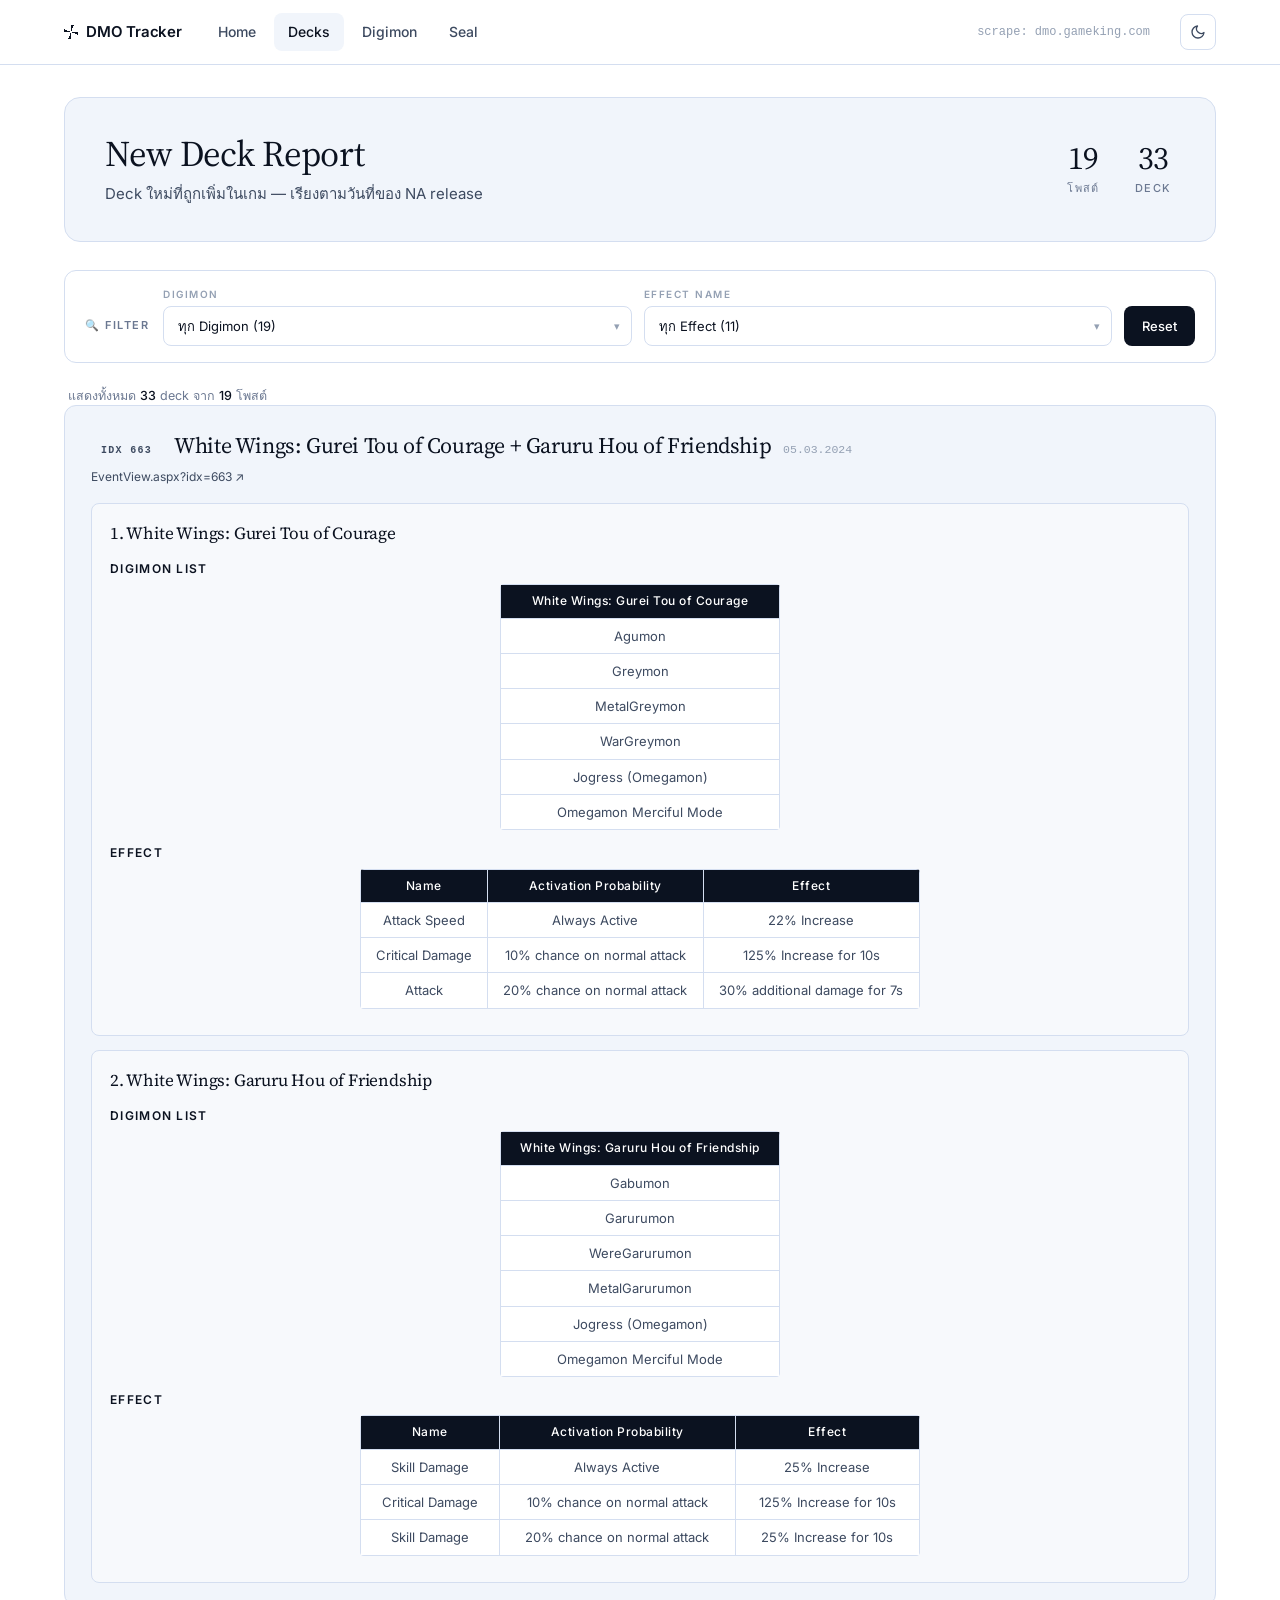
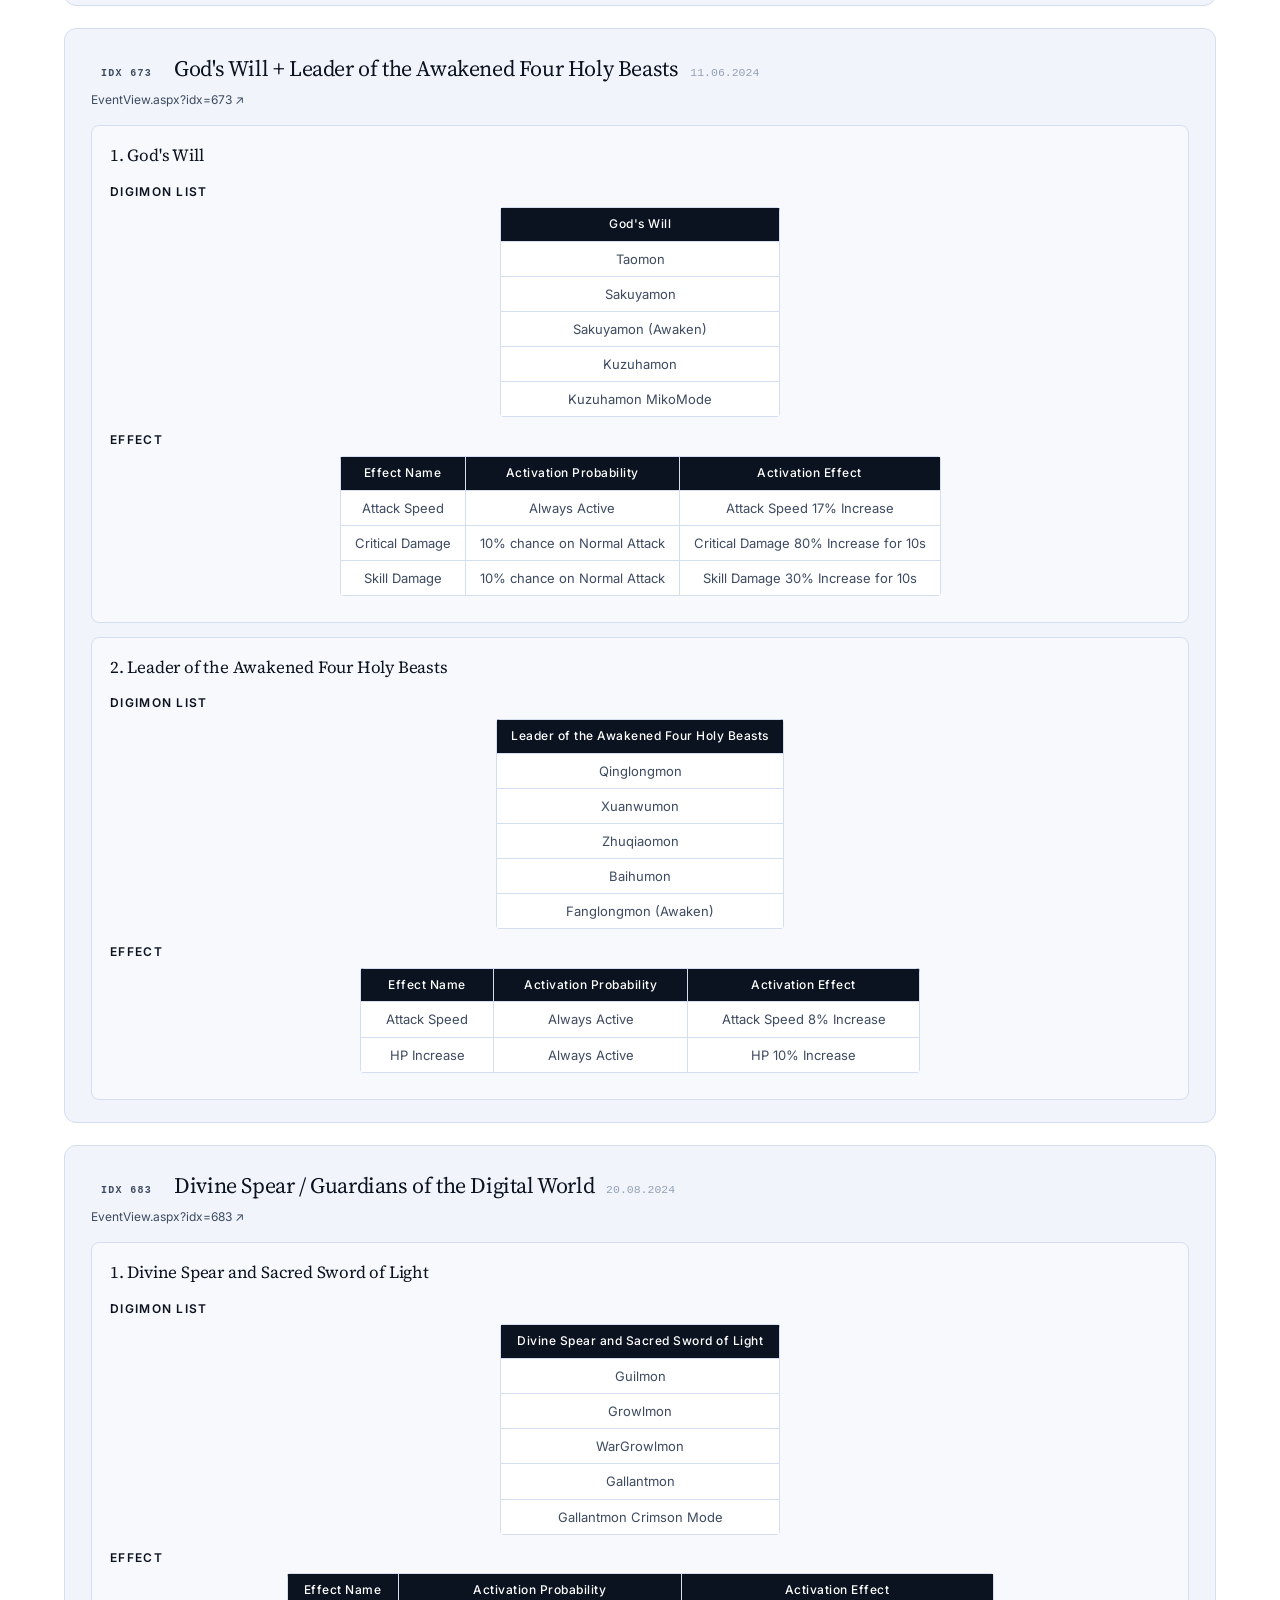
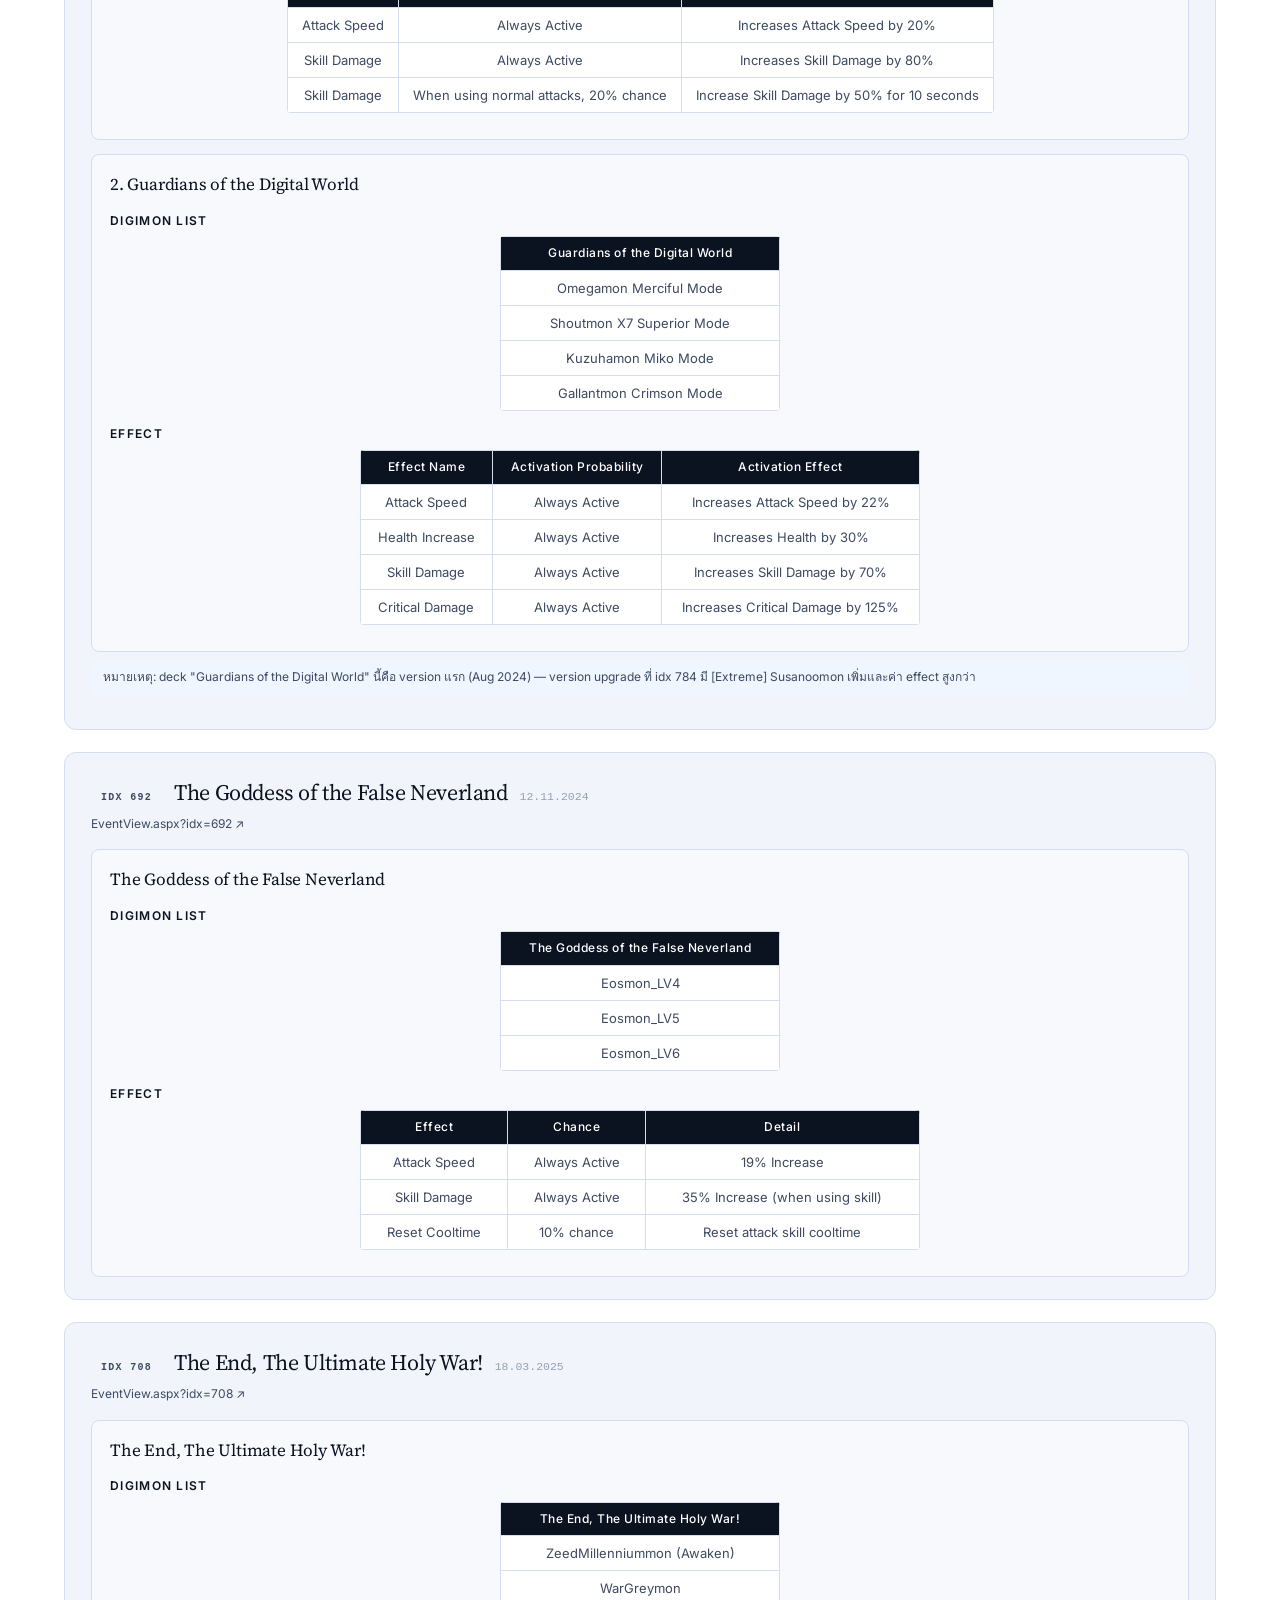
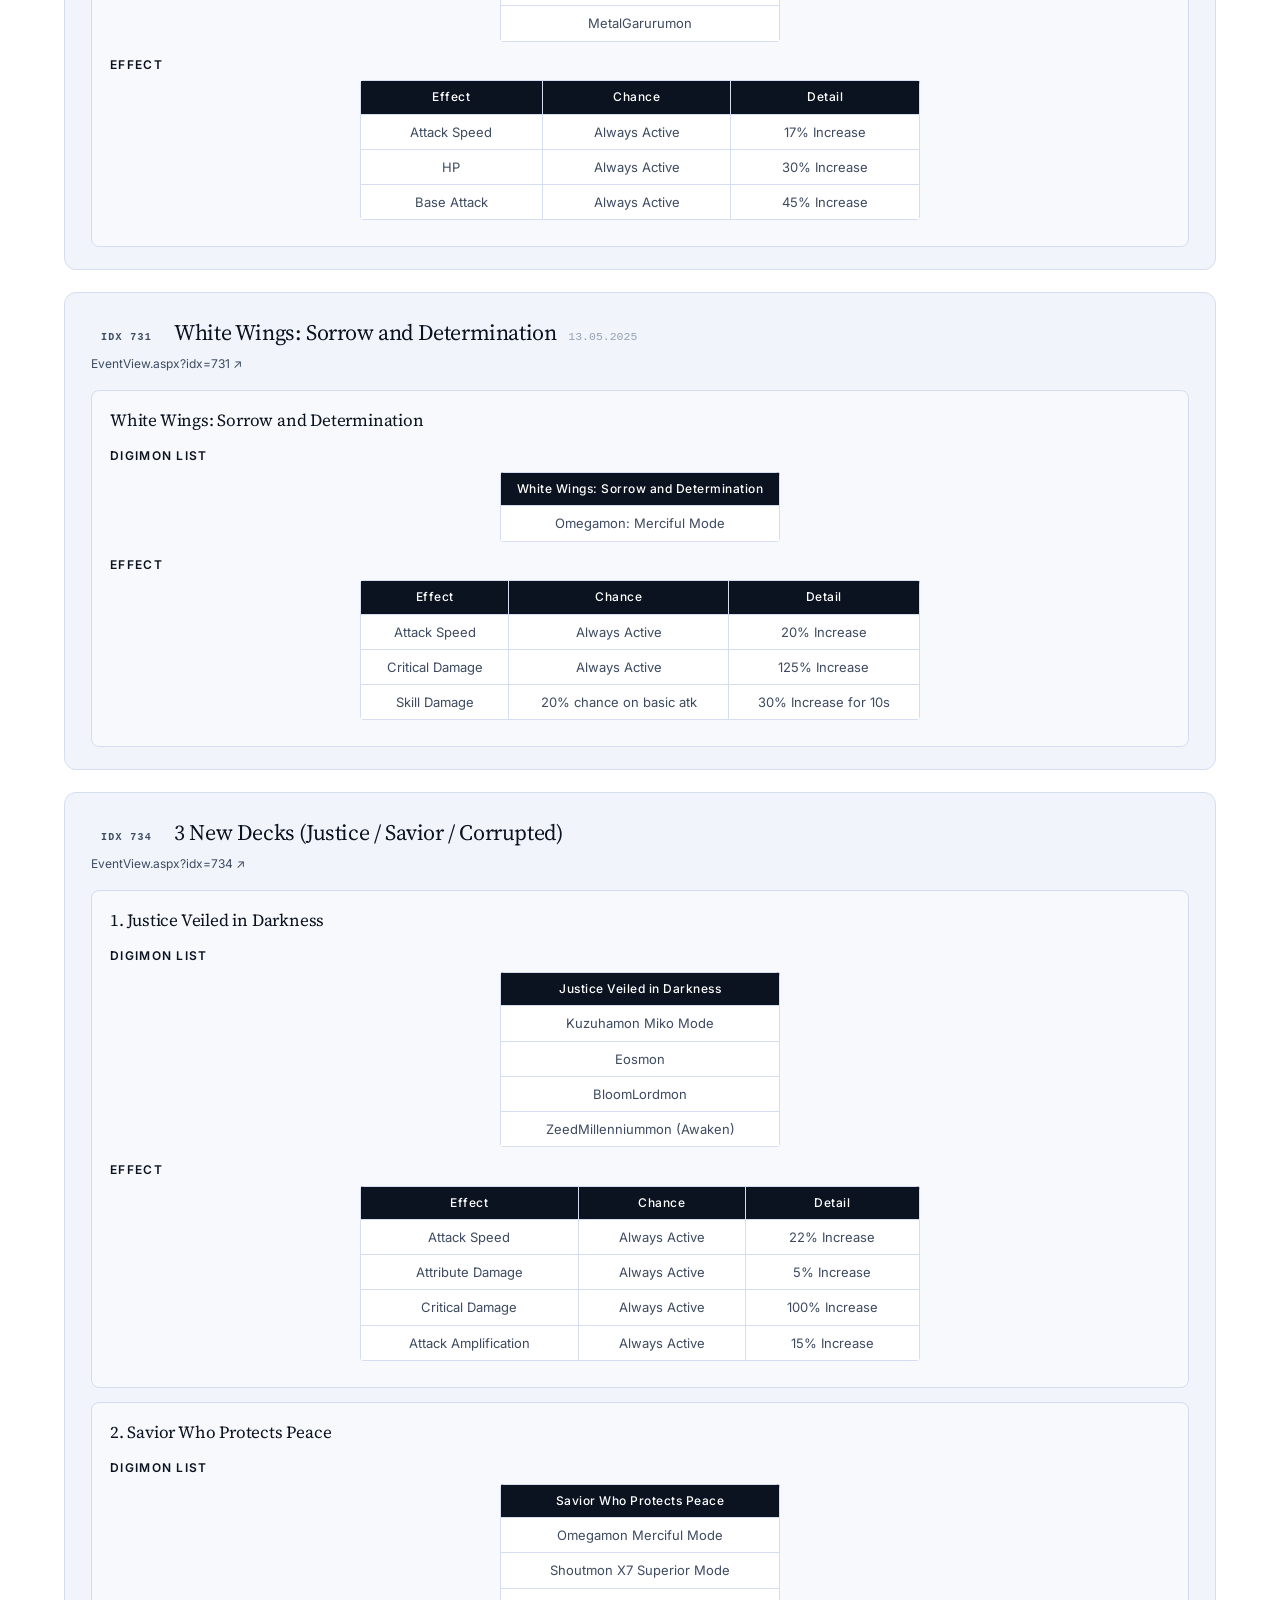
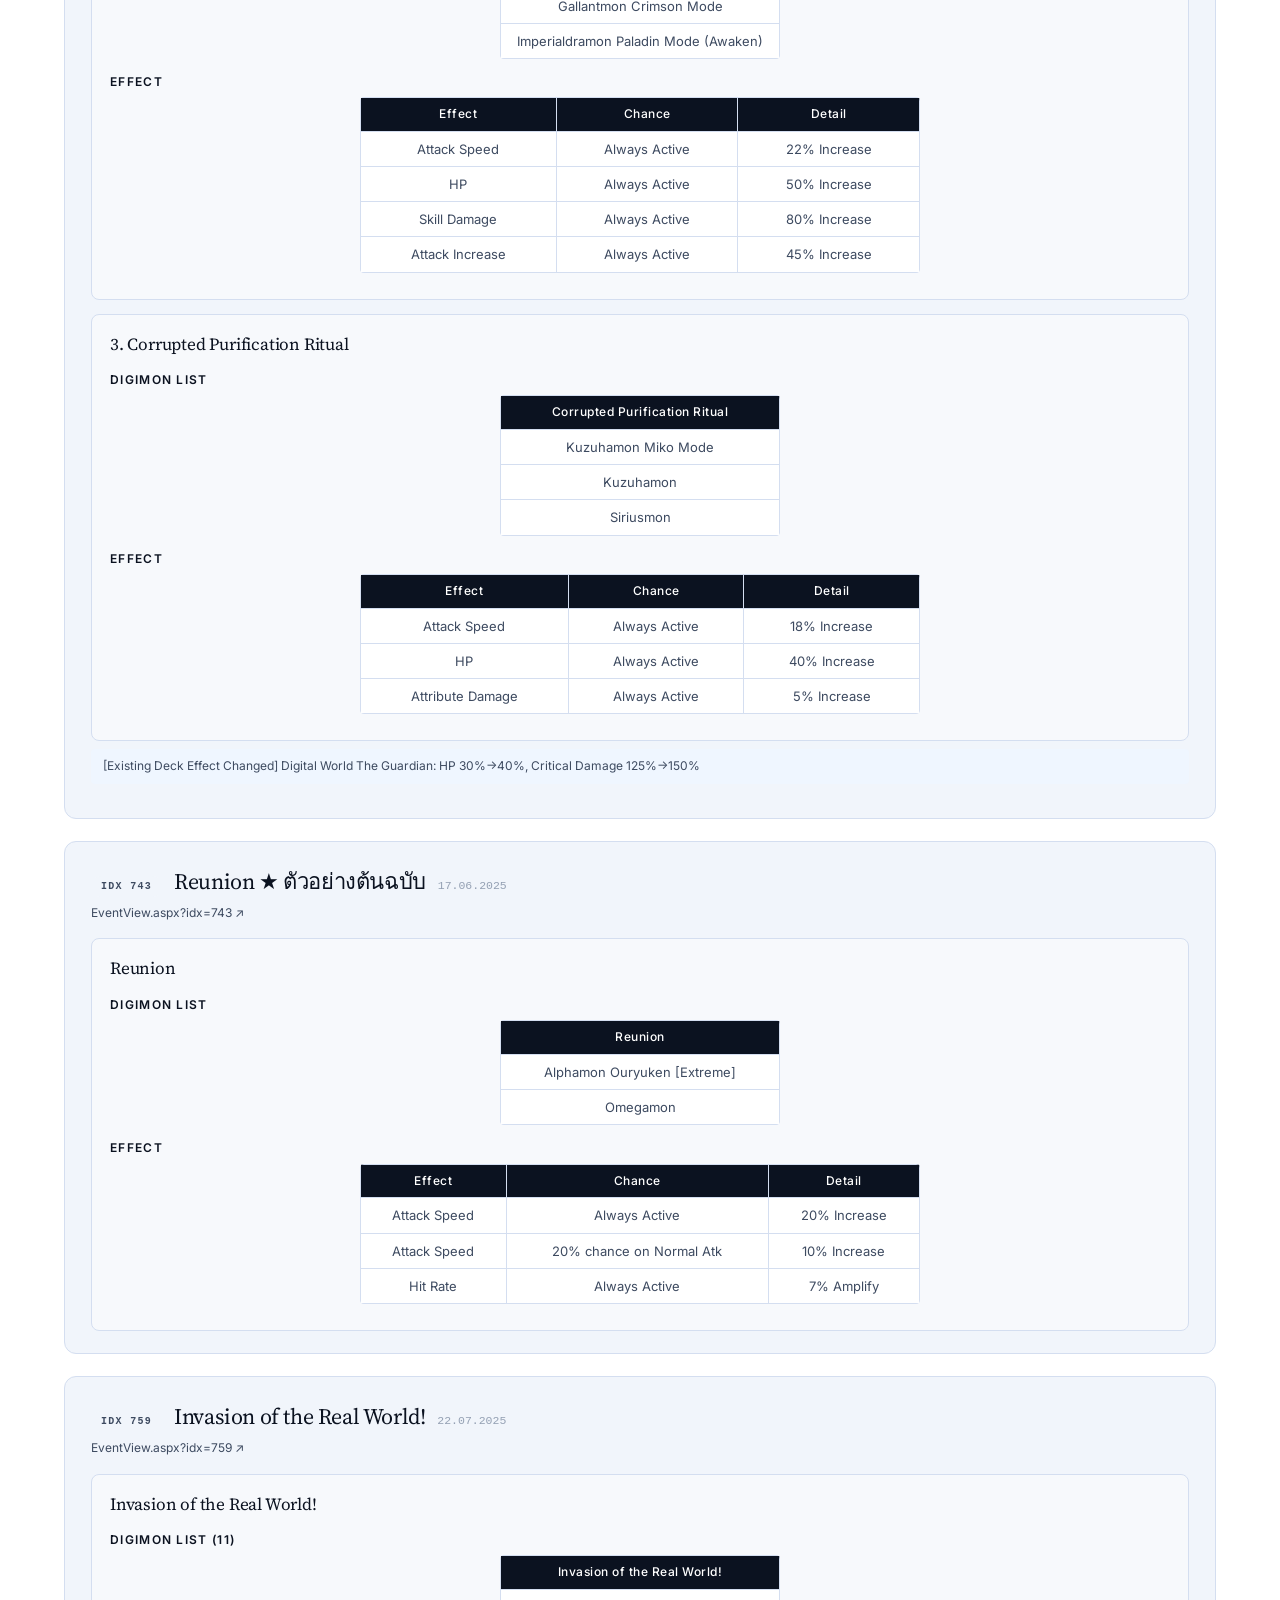
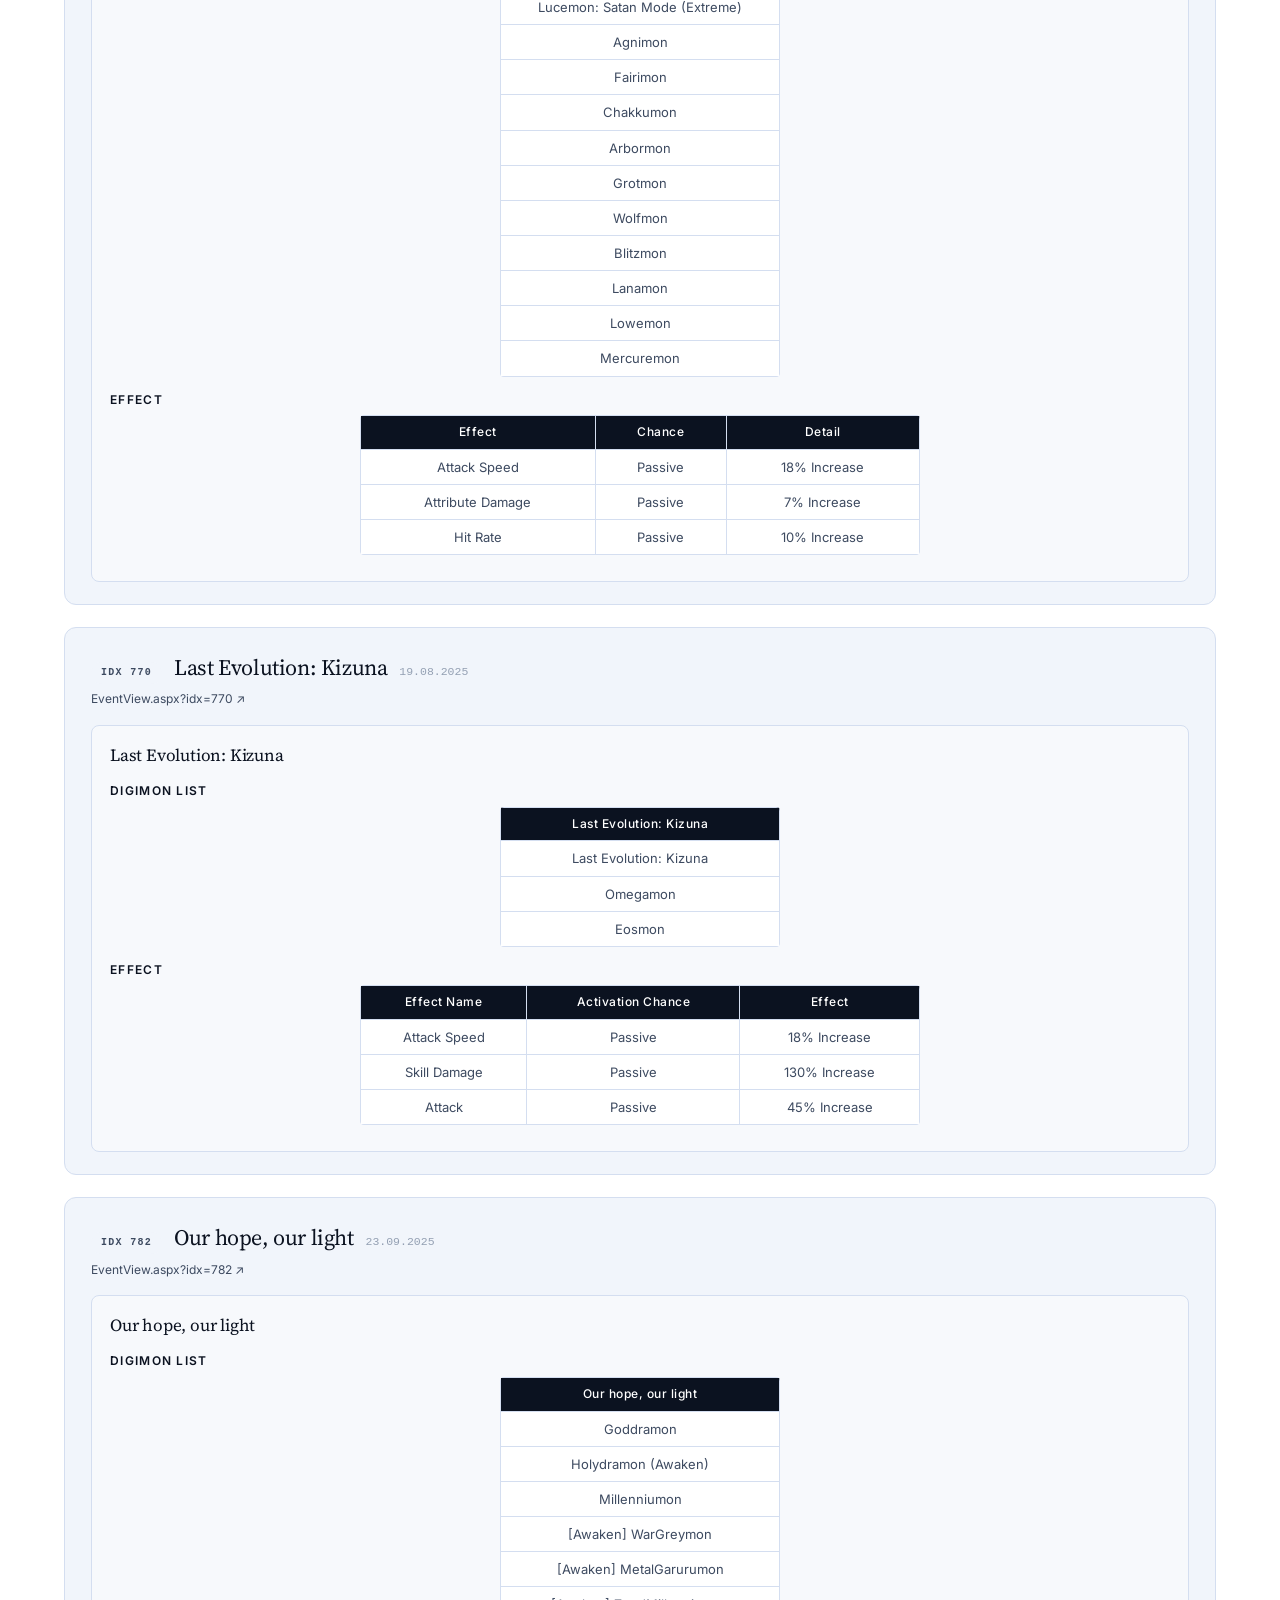
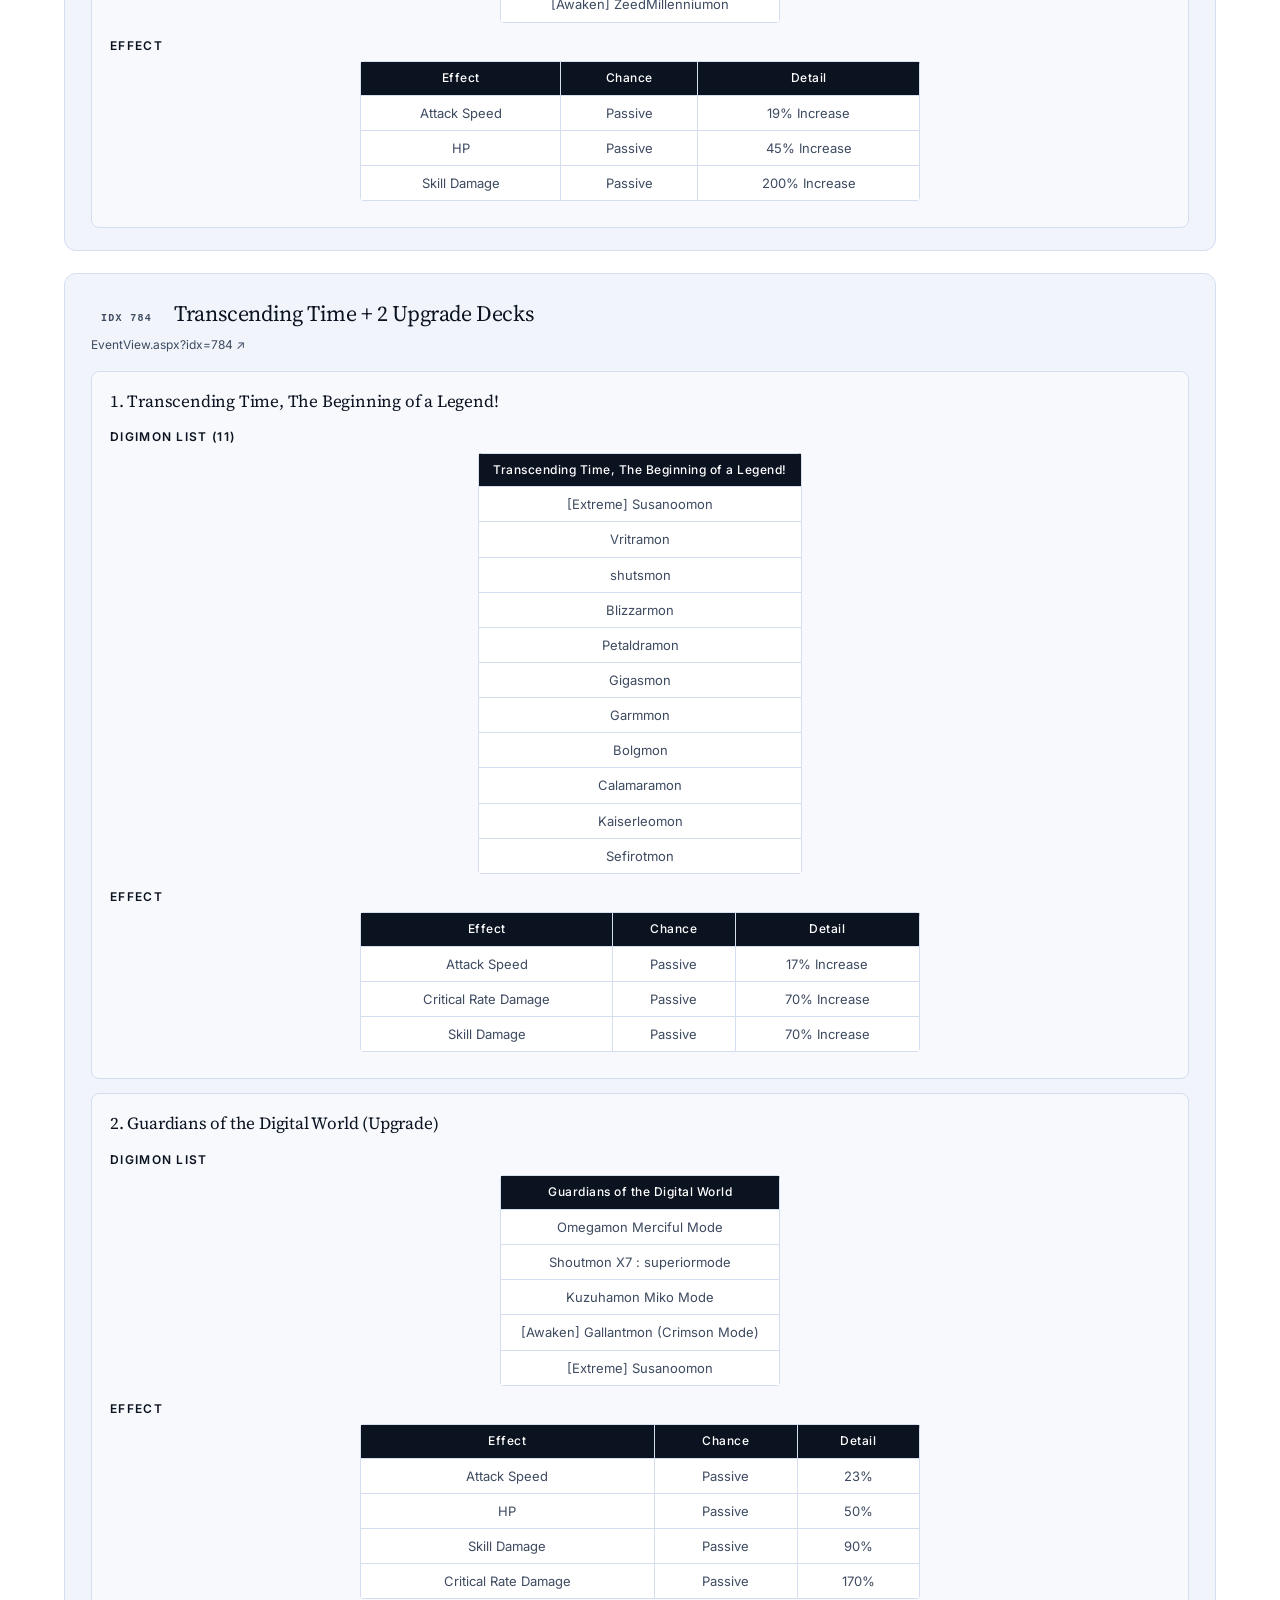
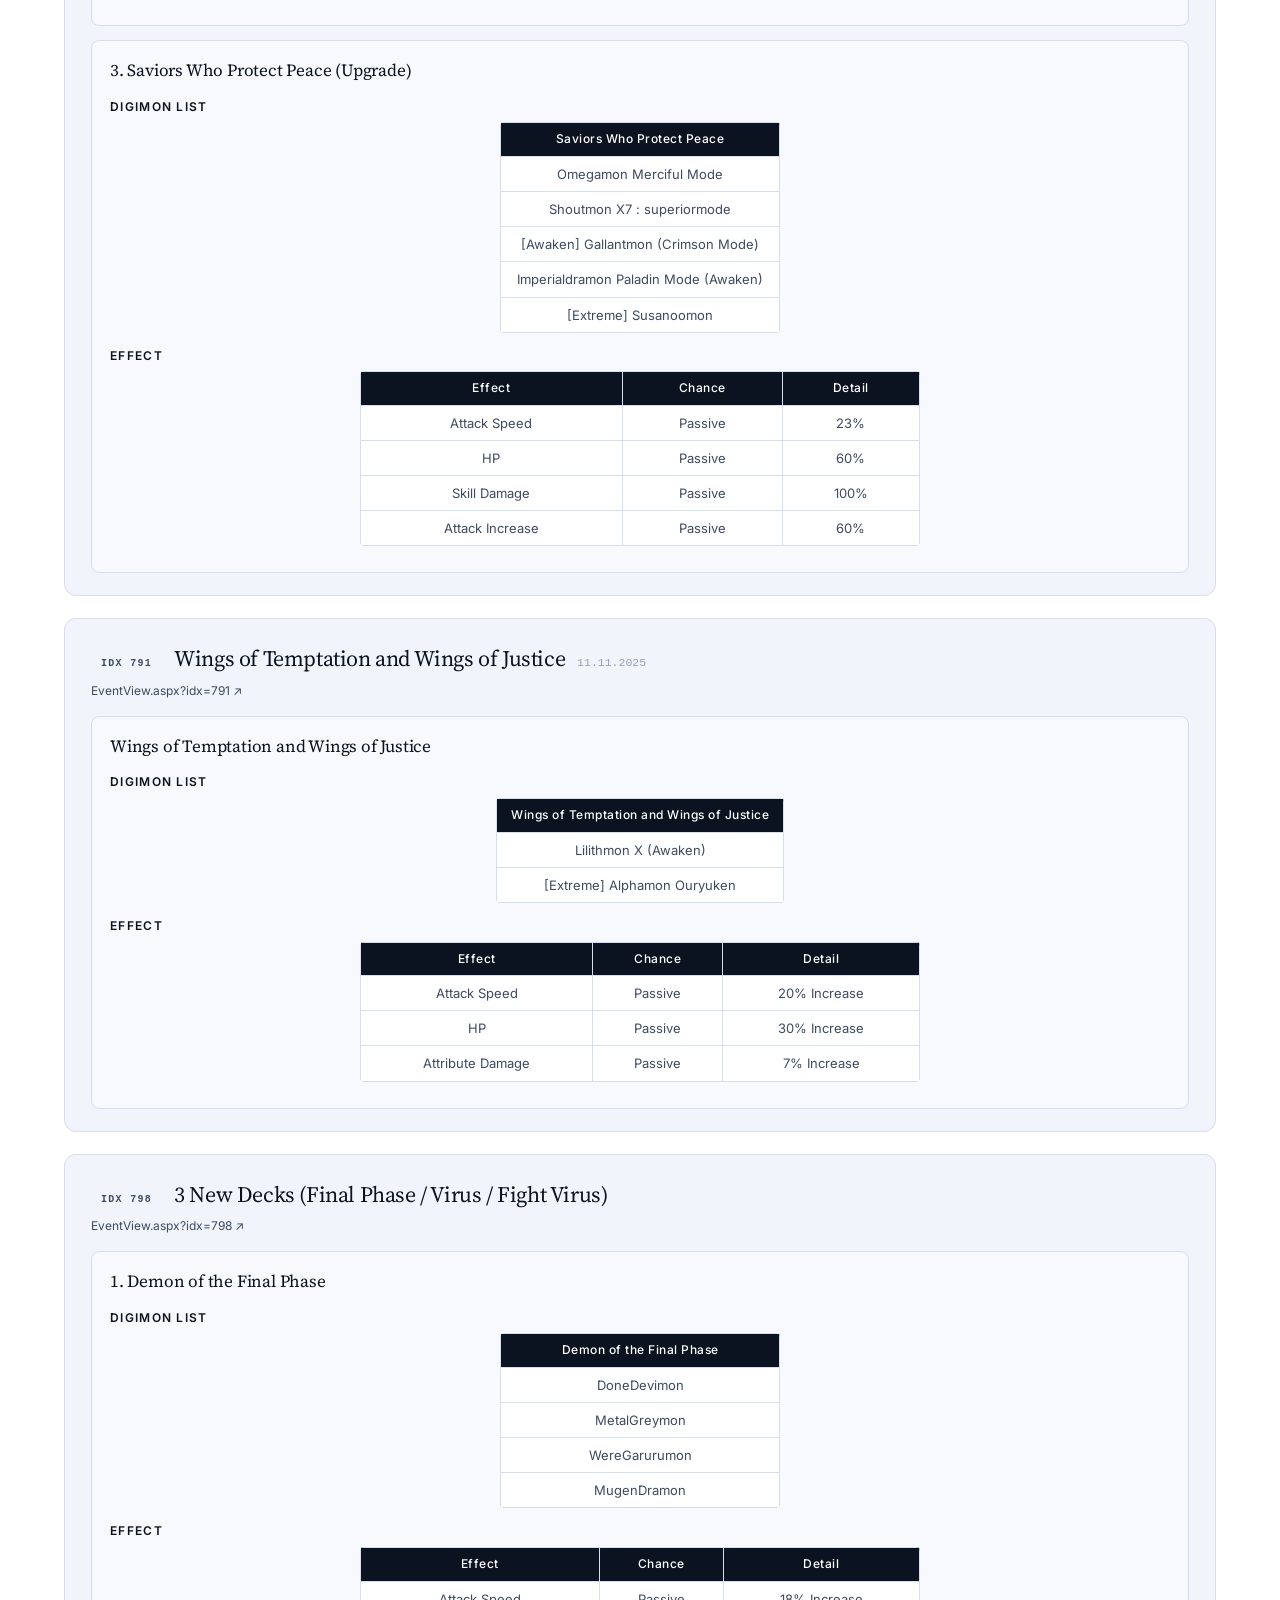
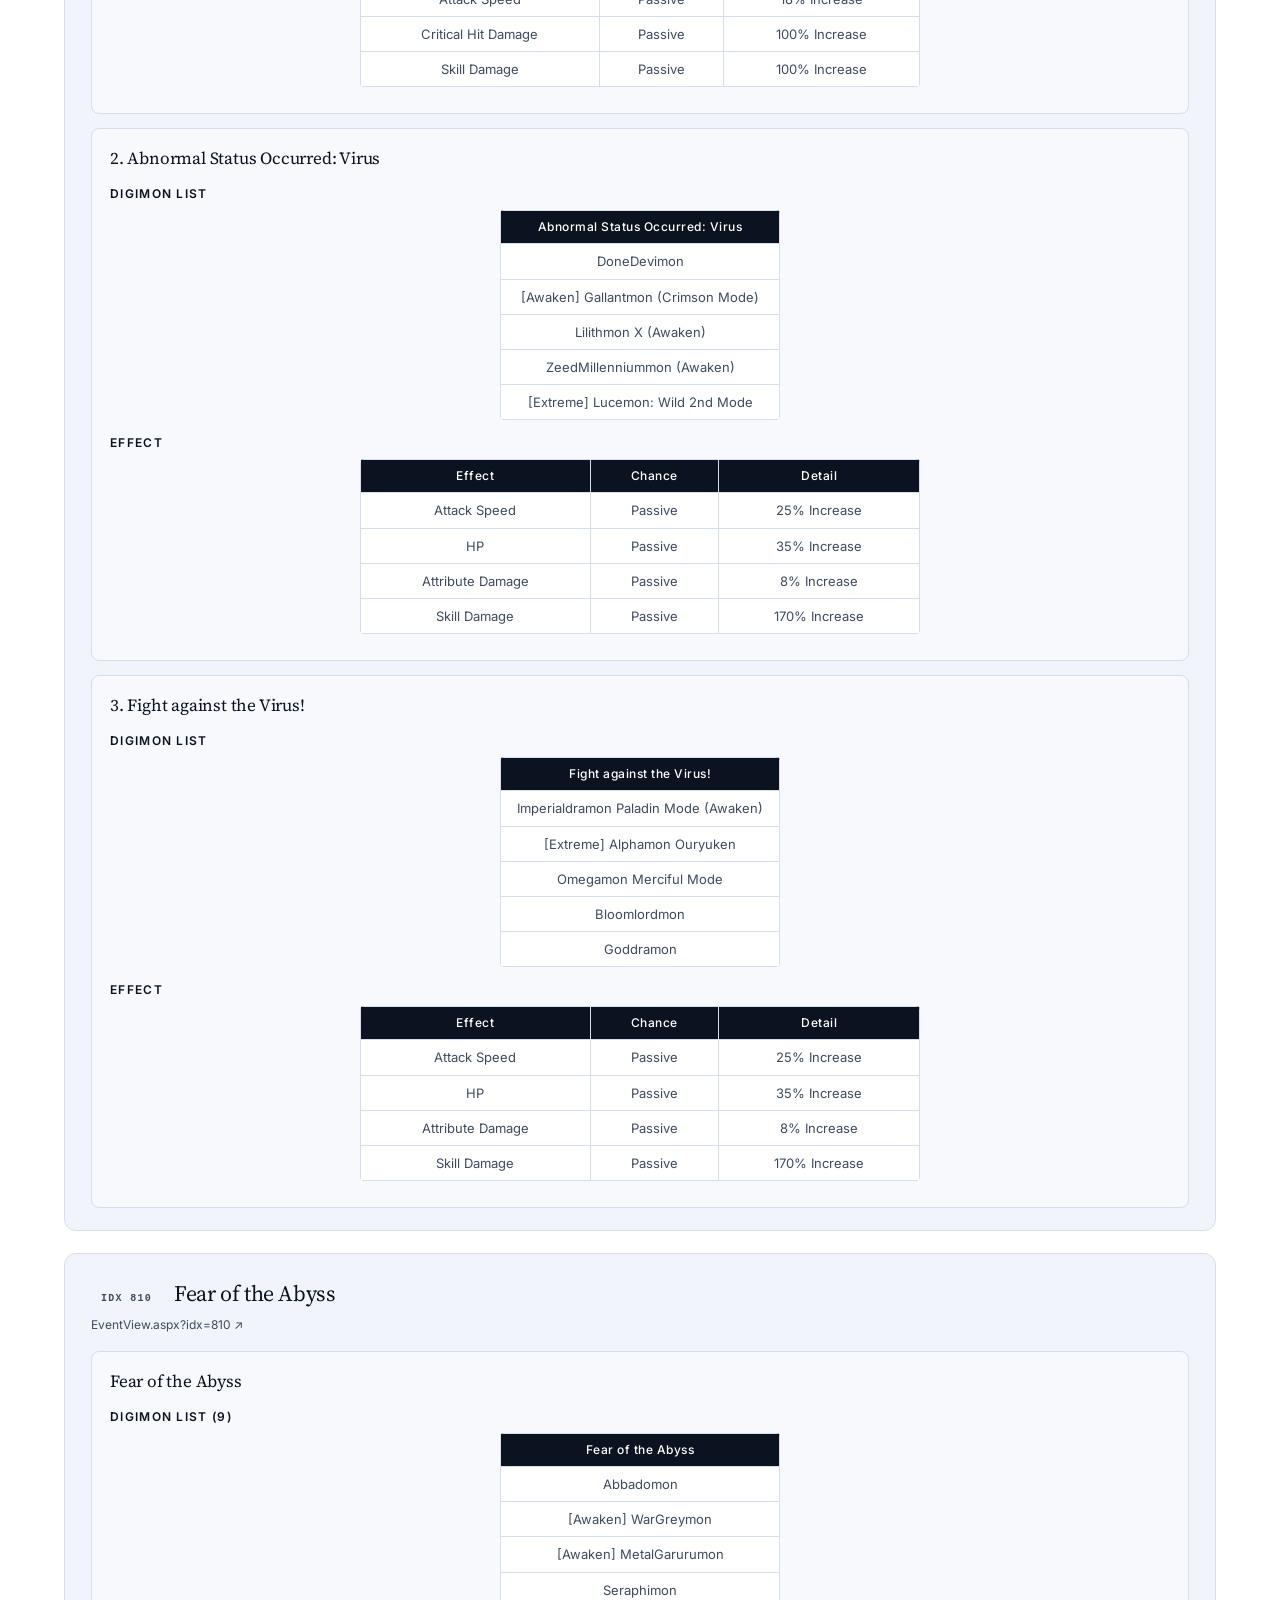
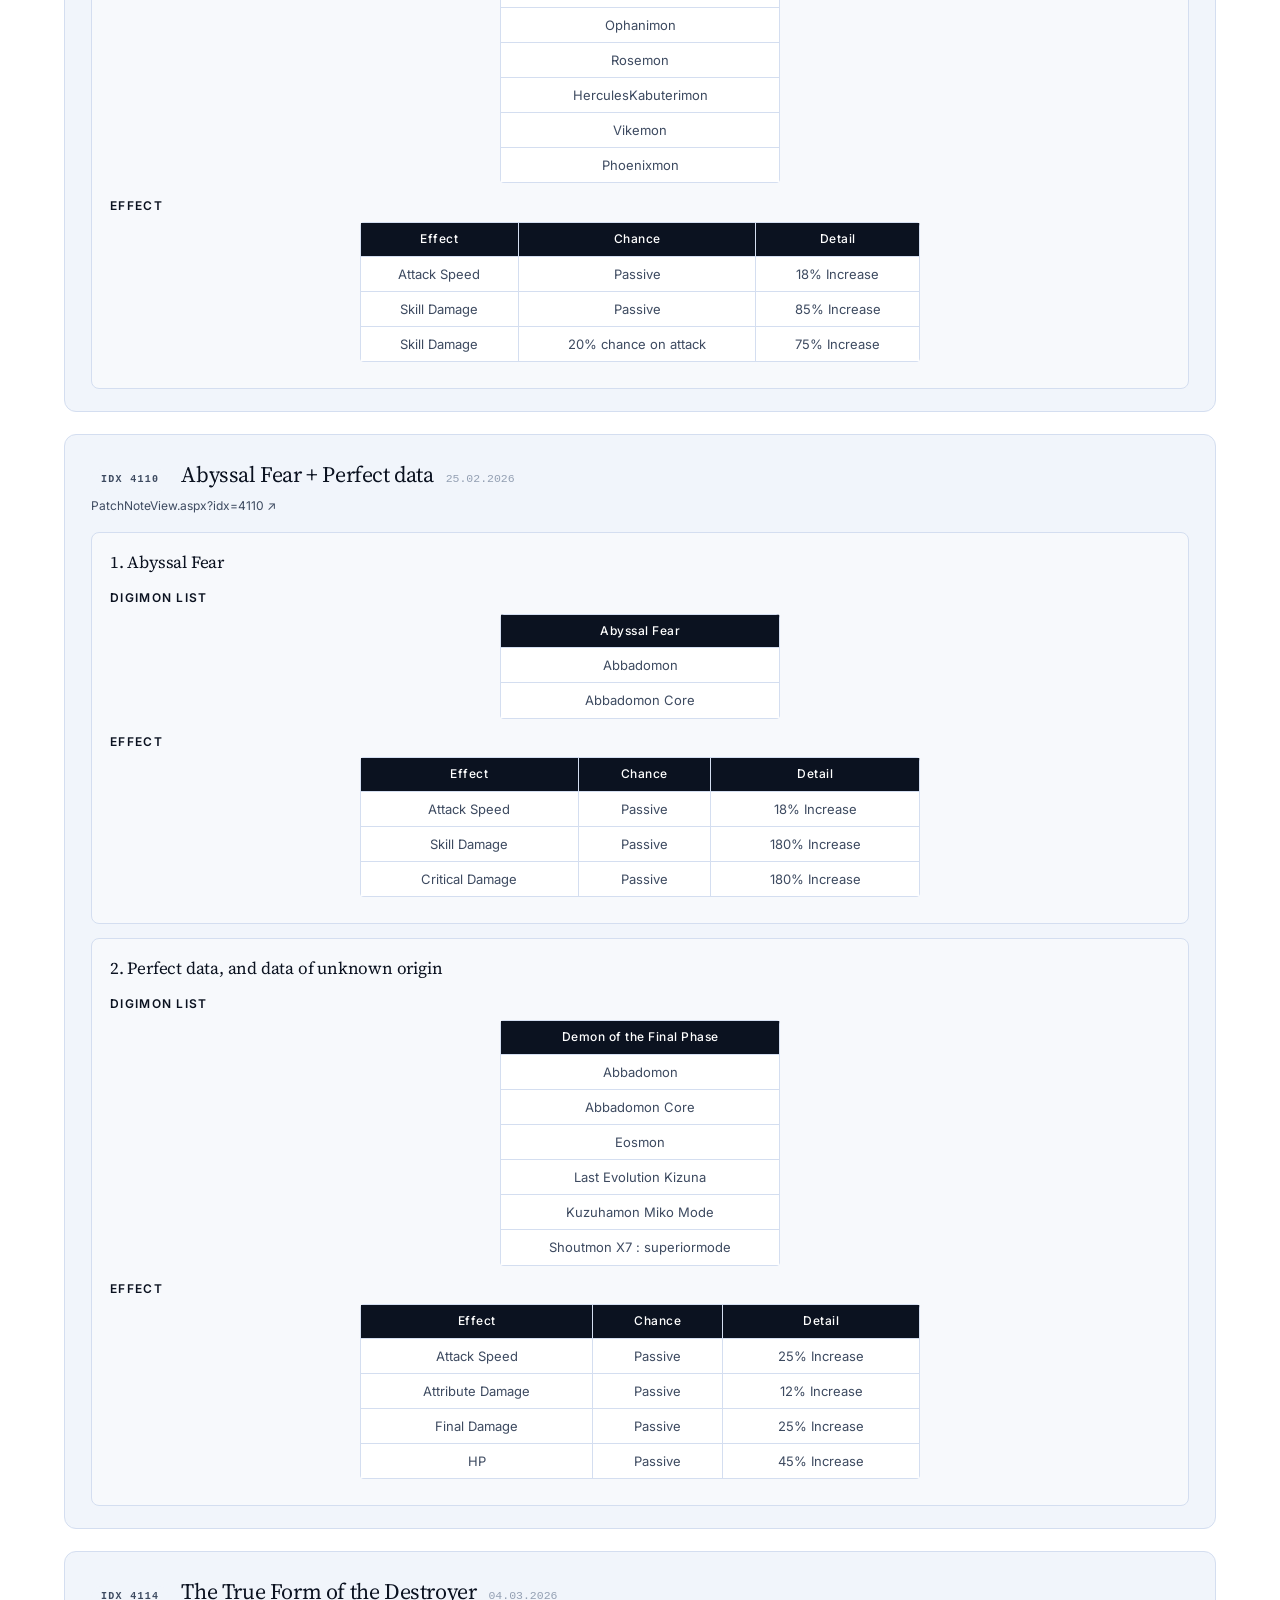
==== commit 5b81eb52: "Add Seal Exchange report page (NA/KR/TH cross-server feed) New docs/seals.html: activity feed of all" ====
--- a/docs/decks.html
+++ b/docs/decks.html
@@ -55,7 +55,7 @@
     display: grid; grid-template-columns: 1fr 1fr auto;
     gap: 12px; align-items: end; flex: 1 1 auto; min-width: 0;
   }
-  .filter-group { display: flex; flex-direction: column; gap: 4px; min-width: 0; }
+  .filter-group { display: flex; flex-direction: column; gap: 4px; min-width: 0; align-items: stretch; margin-bottom: 0; }
   .filter-group label {
     font-size: 10px; color: var(--muted-soft);
     text-transform: uppercase; letter-spacing: 1.5px; font-weight: 600;
@@ -64,7 +64,6 @@
     .filter-bar { flex-direction: column; align-items: stretch; flex-wrap: wrap; }
     .filter-bar h3 { padding-bottom: 0; }
     .filter-row { grid-template-columns: 1fr; }
-    .filter-status { flex-basis: auto !important; padding-bottom: 0 !important; }
   }
 
   /* Custom multi-select with checkboxes — Anthropic palette */
@@ -86,7 +85,8 @@
   .ms-button.has-filter { background: var(--coral); color: var(--on-primary); border-color: var(--coral); font-weight: 500; }
   .ms-button.has-filter::after { color: var(--on-primary); }
   .ms-panel {
-    position: absolute; top: calc(100% + 4px); left: 0; right: 0;
+    position: absolute; top: calc(100% + 4px); left: 0;
+    min-width: 100%; width: max-content; max-width: 380px;
     background: var(--canvas); border: 1px solid var(--hairline);
     border-radius: var(--radius);
     box-shadow: var(--shadow-lg);
@@ -97,7 +97,7 @@
     display: flex; align-items: center; gap: 10px;
     padding: 7px 10px; border-radius: var(--radius-xs); font-size: 13px;
     cursor: pointer; user-select: none; line-height: 1.3;
-    color: var(--body);
+    color: var(--body); white-space: nowrap;
   }
   .ms-option:hover { background: var(--surface-card); color: var(--ink); }
   .ms-option input { margin: 0; accent-color: var(--coral); flex-shrink: 0; cursor: pointer; }
@@ -119,10 +119,9 @@
   .filter-btn:hover { background: var(--coral); }
   .filter-status {
     font-size: 12.5px; color: var(--muted);
-    line-height: 1.4; flex-shrink: 0;
-    padding-bottom: 12px;
-    text-align: right; white-space: nowrap;
-    margin-left: 4px;
+    line-height: 1.4;
+    text-align: left; white-space: normal;
+    margin: 10px 0 0; padding: 0 4px;
   }
   .filter-status b { color: var(--ink); font-weight: 500; }
   .deck.hidden, .post.hidden { display: none; }
@@ -142,35 +141,13 @@
       <a href="./">Home</a>
       <a href="decks.html" class="is-active">Decks</a>
       <a href="digimon.html">Digimon</a>
+      <a href="seals.html">Seal</a>
     </nav>
     <span class="nav-meta">scrape: dmo.gameking.com</span>
   </div>
 </header>
 
-<main class="page has-toc">
-
-<aside class="toc">
-  <h3>สารบัญ (19 โพสต์)</h3>
-  <a href="#e663">idx 663 — White Wings (Gurei Tou + Garuru Hou)</a>
-  <a href="#e673">idx 673 — God's Will + Four Holy Beasts</a>
-  <a href="#e683">idx 683 — Divine Spear / Guardians</a>
-  <a href="#e692">idx 692 — Goddess of False Neverland</a>
-  <a href="#e708">idx 708 — Ultimate Holy War!</a>
-  <a href="#e731">idx 731 — White Wings</a>
-  <a href="#e734">idx 734 — Justice / Savior / Corrupted</a>
-  <a href="#e743">idx 743 — Reunion</a>
-  <a href="#e759">idx 759 — Invasion of Real World!</a>
-  <a href="#e770">idx 770 — Last Evolution: Kizuna</a>
-  <a href="#e782">idx 782 — Our hope, our light</a>
-  <a href="#e784">idx 784 — Transcending Time</a>
-  <a href="#e791">idx 791 — Wings of Temptation</a>
-  <a href="#e798">idx 798 — Final Phase / Virus</a>
-  <a href="#e810">idx 810 — Fear of the Abyss</a>
-  <a href="#p4110">idx 4110 — Abyssal Fear</a>
-  <a href="#p4114">idx 4114 — True Form Destroyer</a>
-  <a href="#p4121">idx 4121 — Wings of Justice</a>
-  <a href="#p4148">idx 4148 — Quantumon (3)</a>
-</aside>
+<main class="page">
 
 <section>
   <div class="hero">
@@ -198,8 +175,8 @@
       </div>
       <button class="filter-btn" id="f-reset" title="ล้างฟิลเตอร์">Reset</button>
     </div>
-    <div class="filter-status" id="f-status">แสดงทั้งหมด <b id="f-count">33</b> deck จาก <b>19</b> โพสต์</div>
   </div>
+  <div class="filter-status" id="f-status">แสดงทั้งหมด <b id="f-count">33</b> deck จาก <b>19</b> โพสต์</div>
 
   <!-- ============ 663 ============ -->
   <section class="post" id="e663">
@@ -1250,8 +1227,16 @@
 
         btn.addEventListener('click', (e) => {
           e.stopPropagation();
-          panel.hidden = !panel.hidden;
-          btn.classList.toggle('is-open', !panel.hidden);
+          const willOpen = panel.hidden;
+          // Close every other open panel so two never overlap
+          document.querySelectorAll('.ms-panel').forEach(p => {
+            if (p !== panel) {
+              p.hidden = true;
+              p.previousElementSibling.classList.remove('is-open');
+            }
+          });
+          panel.hidden = !willOpen;
+          btn.classList.toggle('is-open', willOpen);
         });
         document.addEventListener('click', (e) => {
           if (!wrap.contains(e.target)) {
